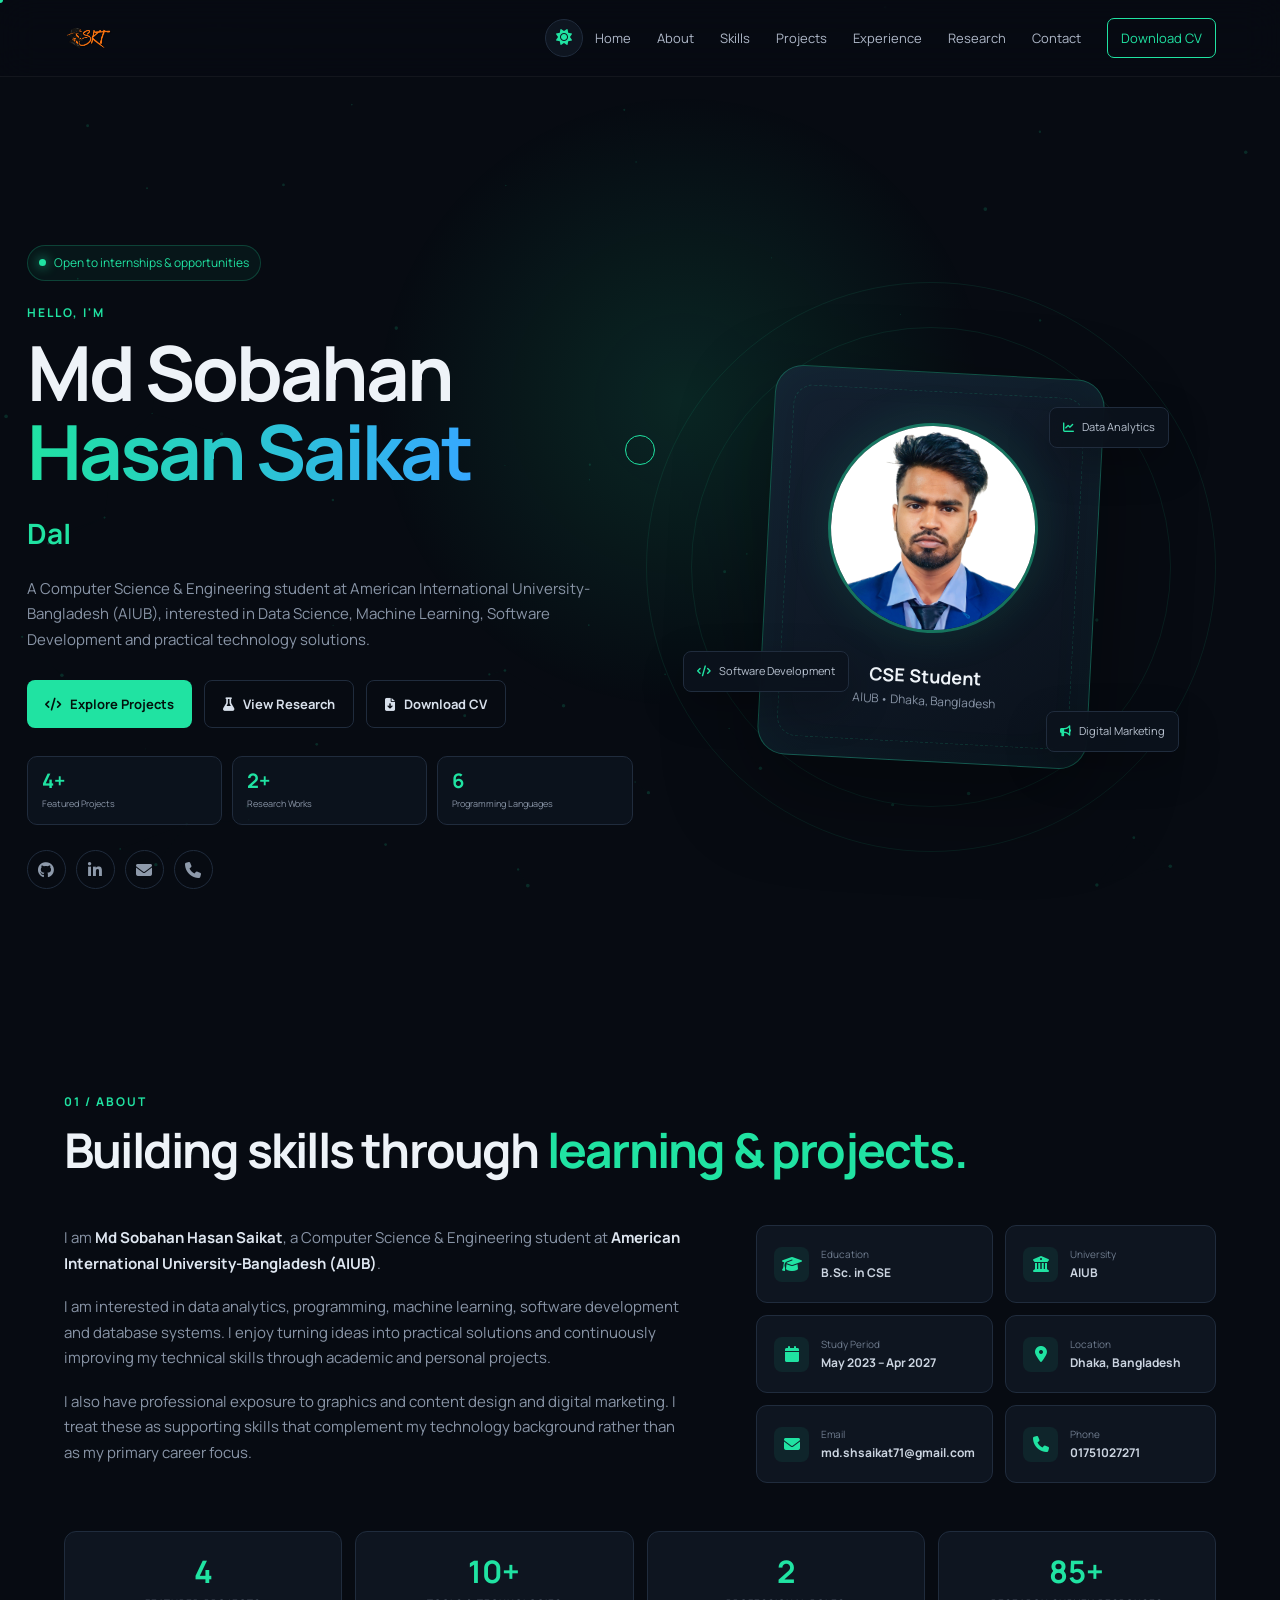
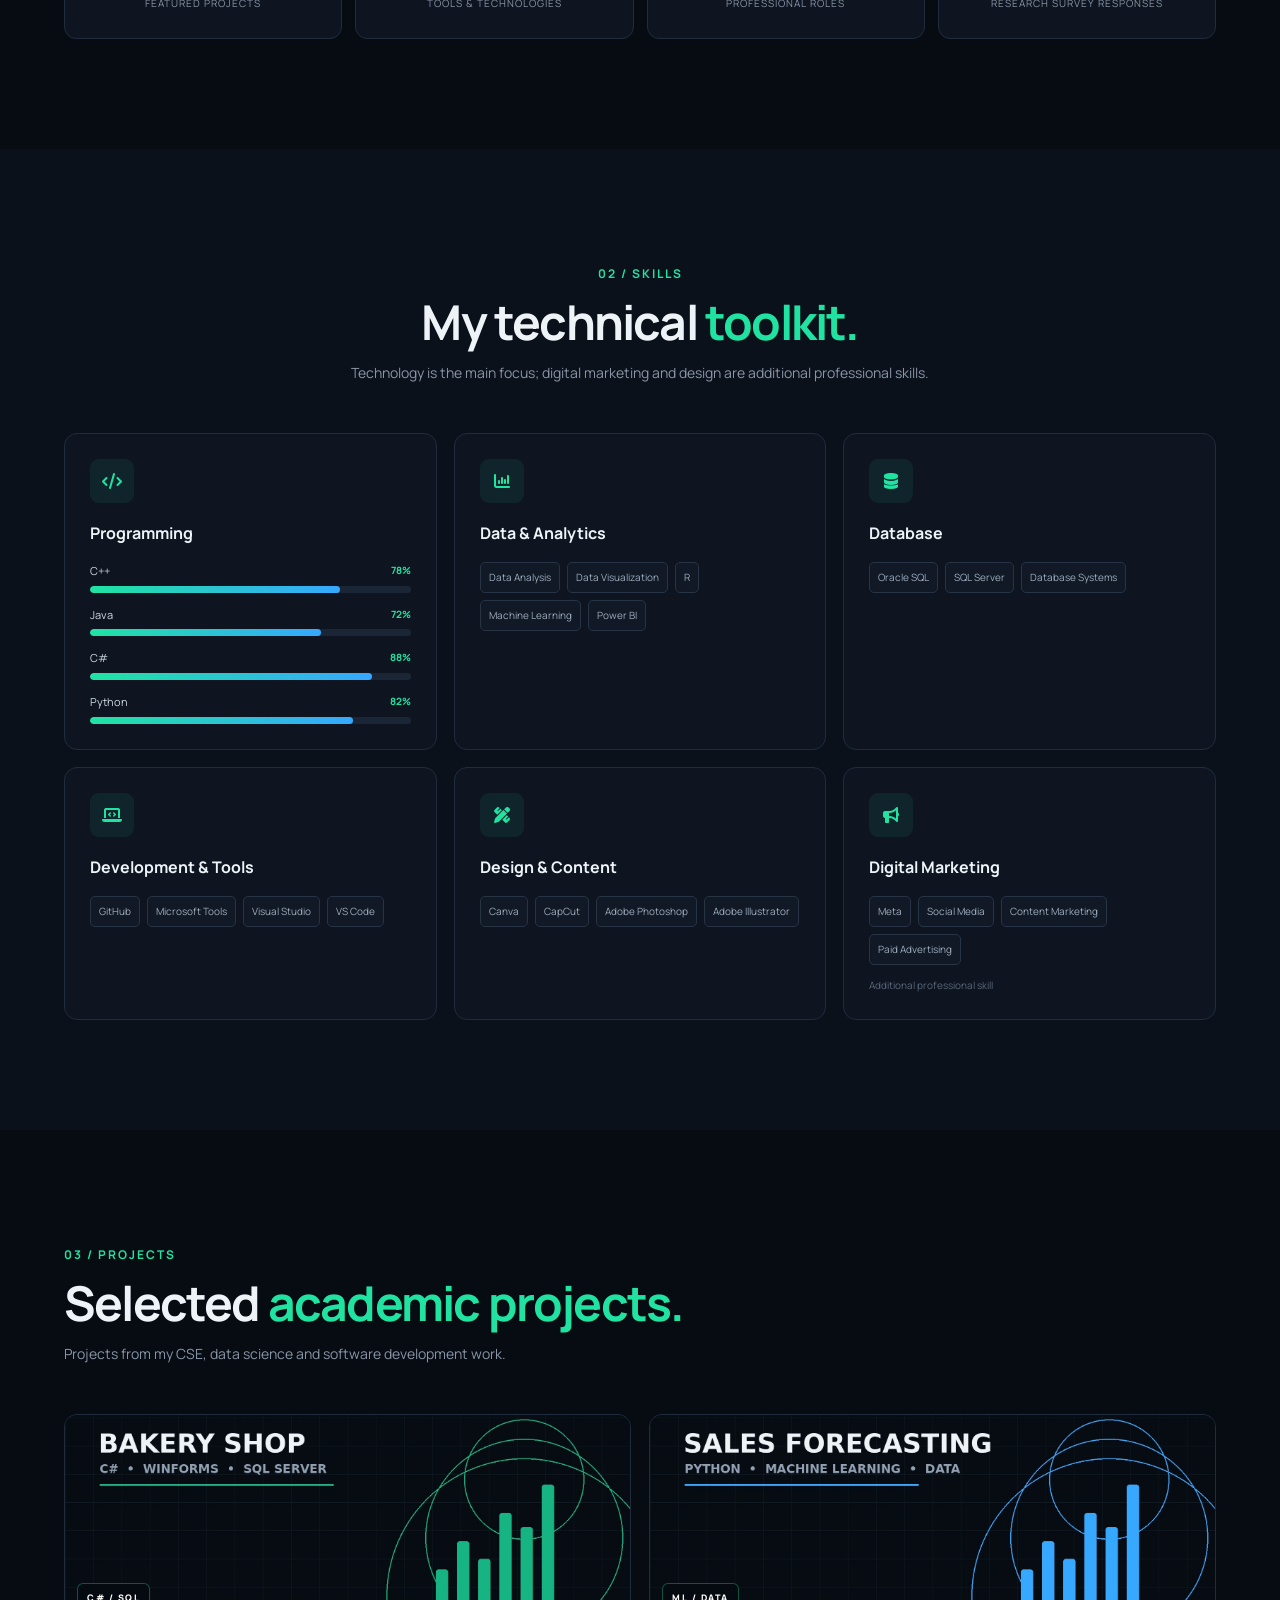
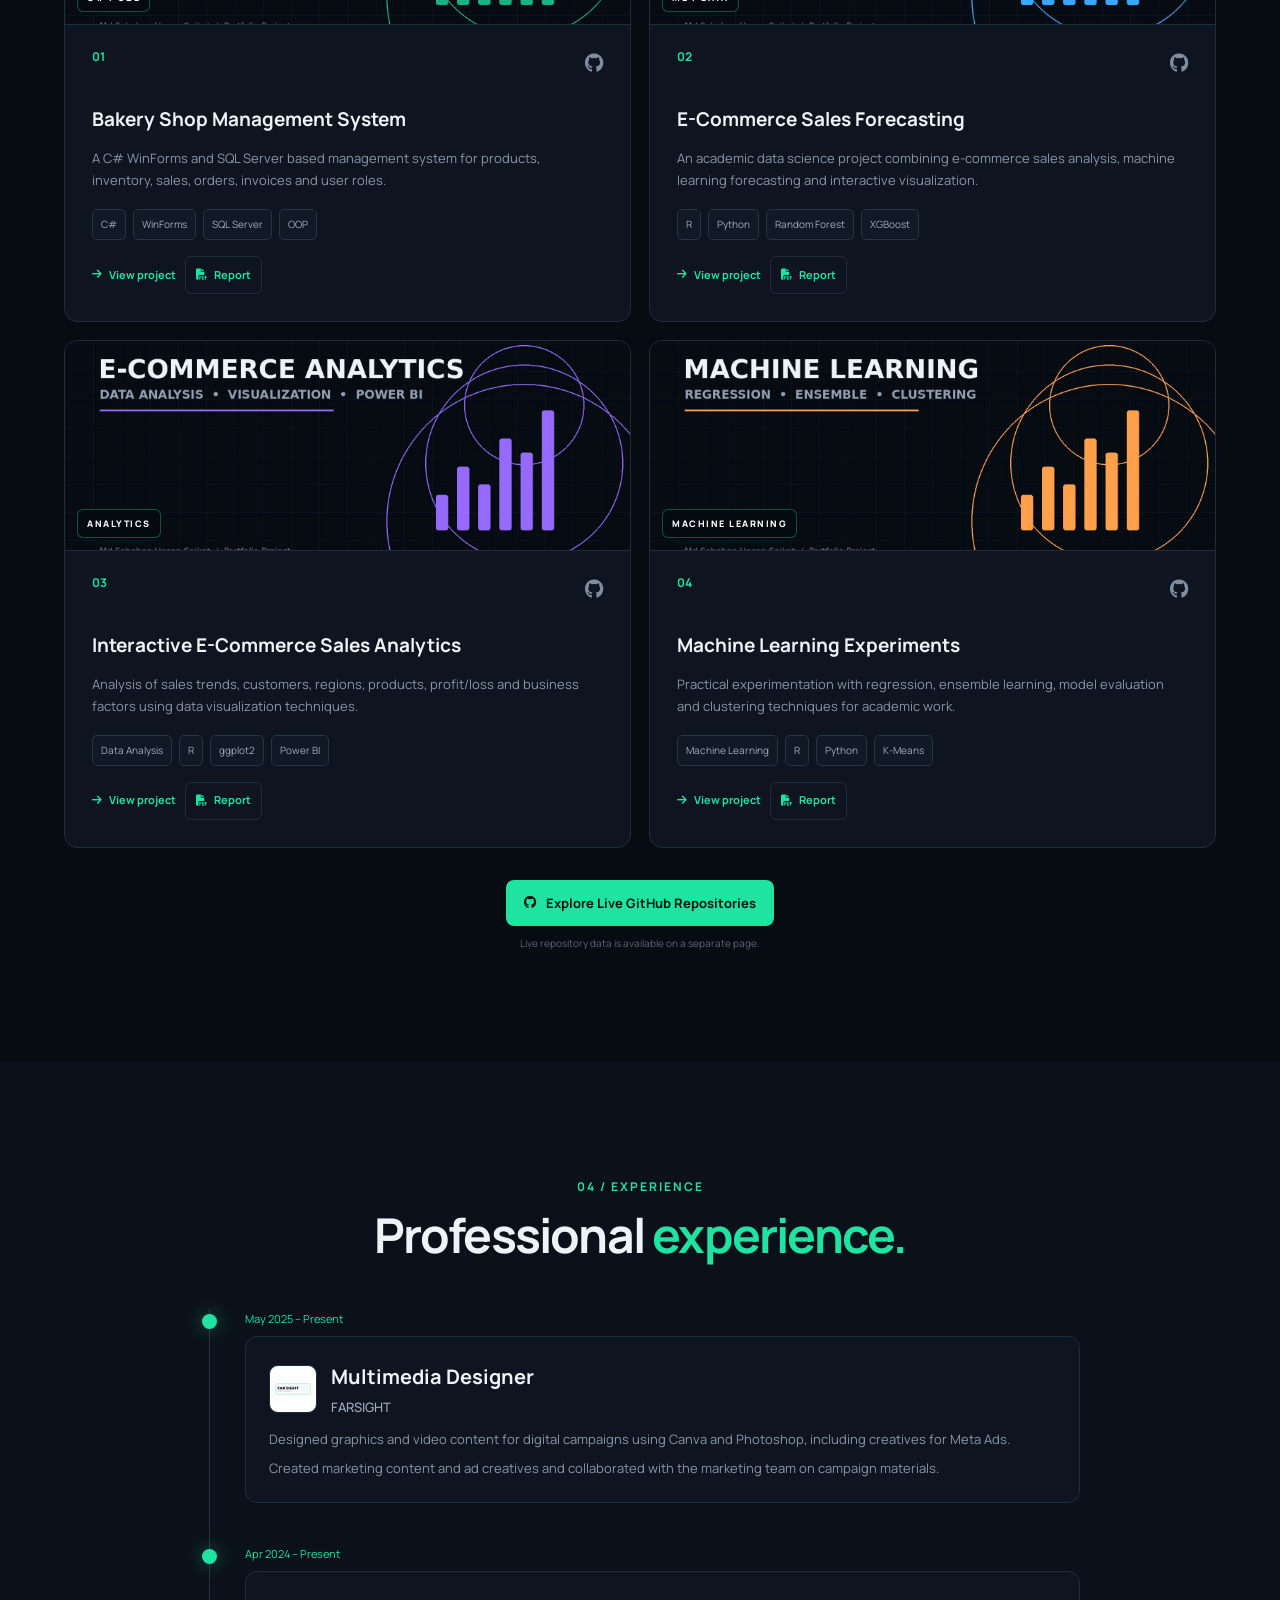
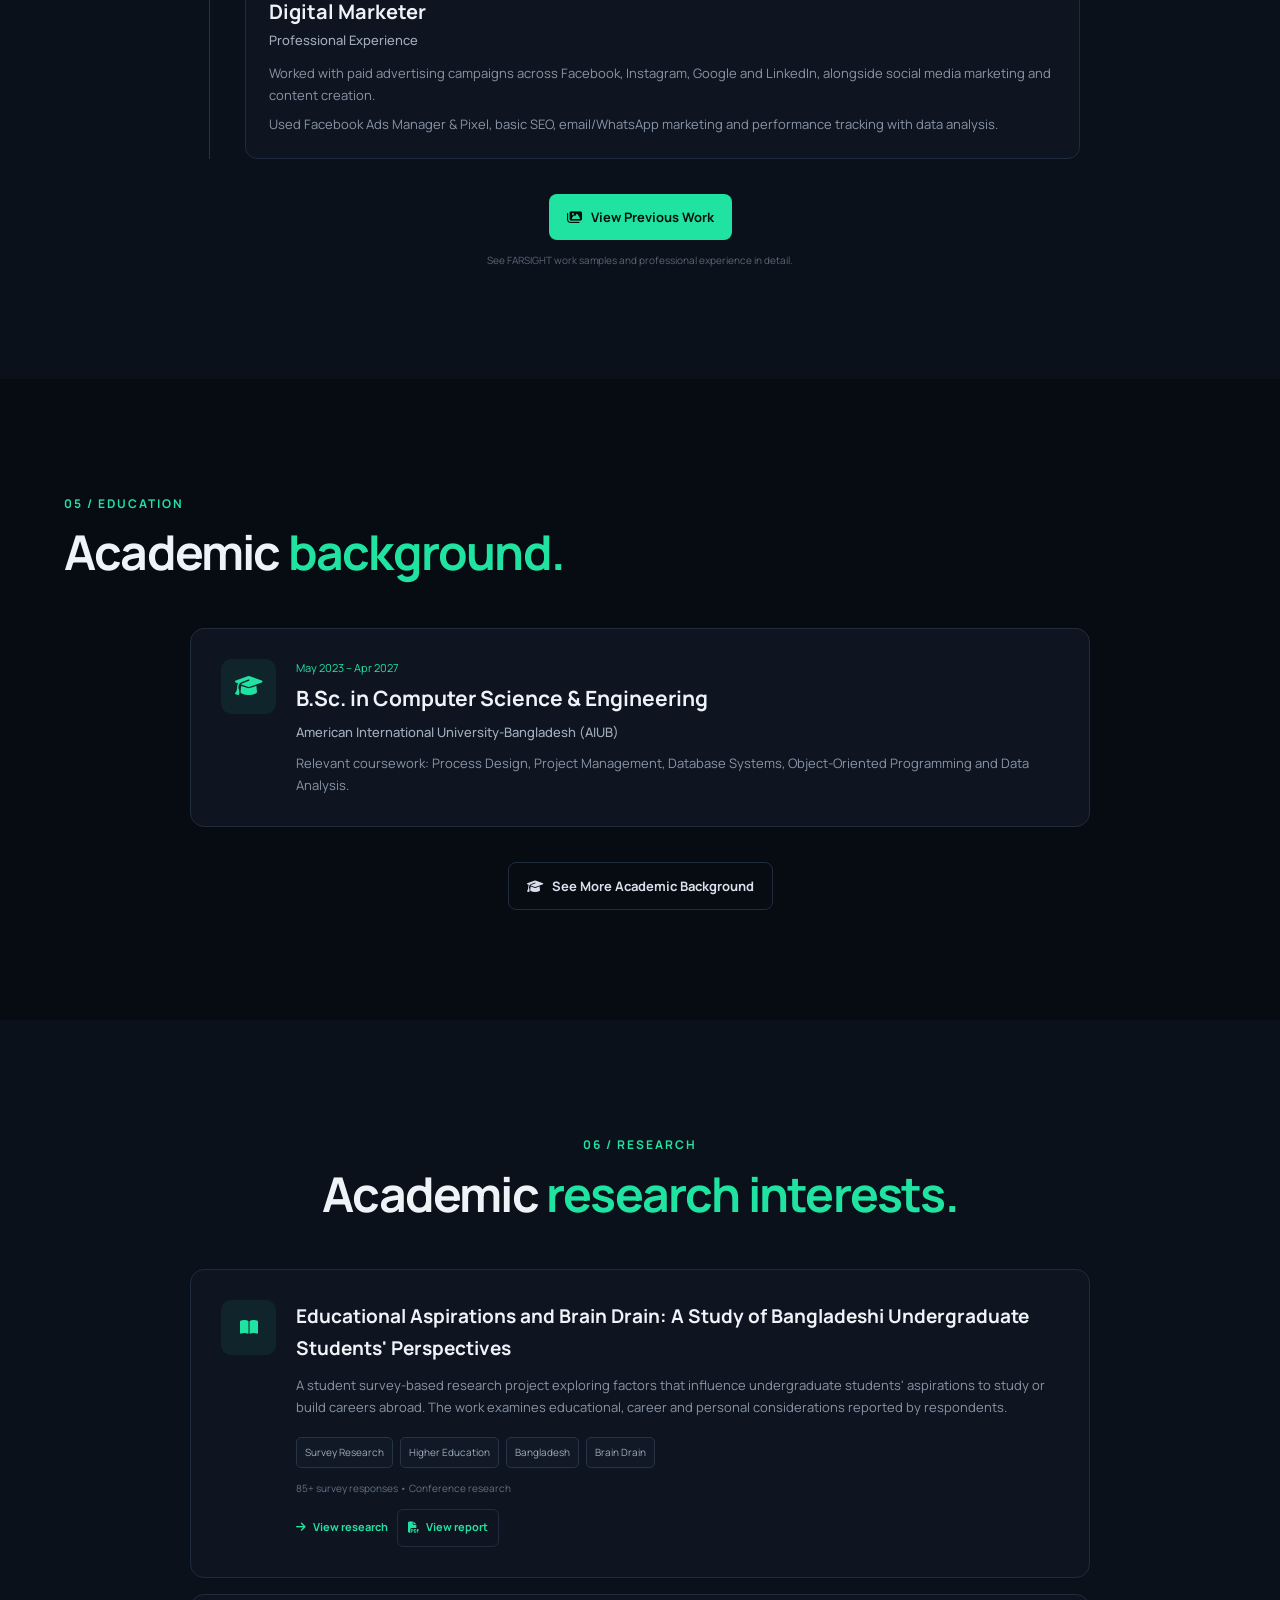
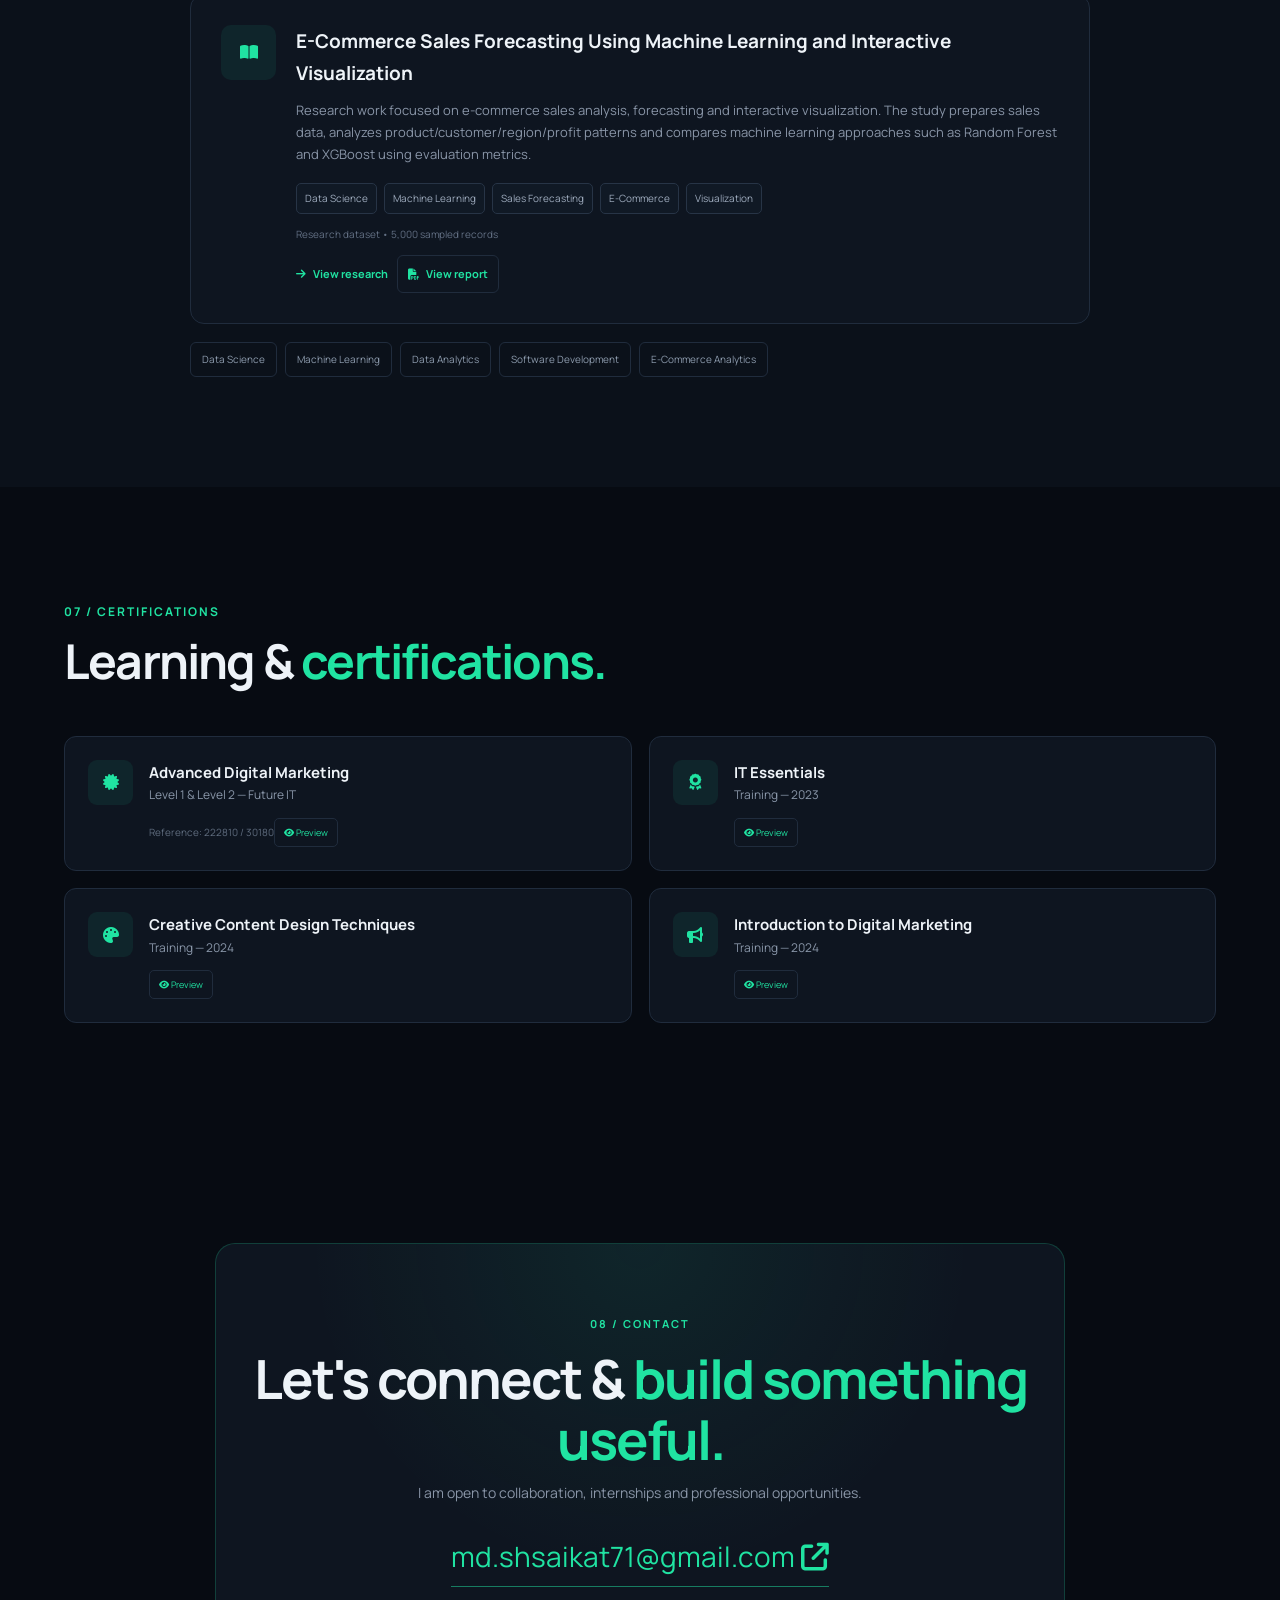
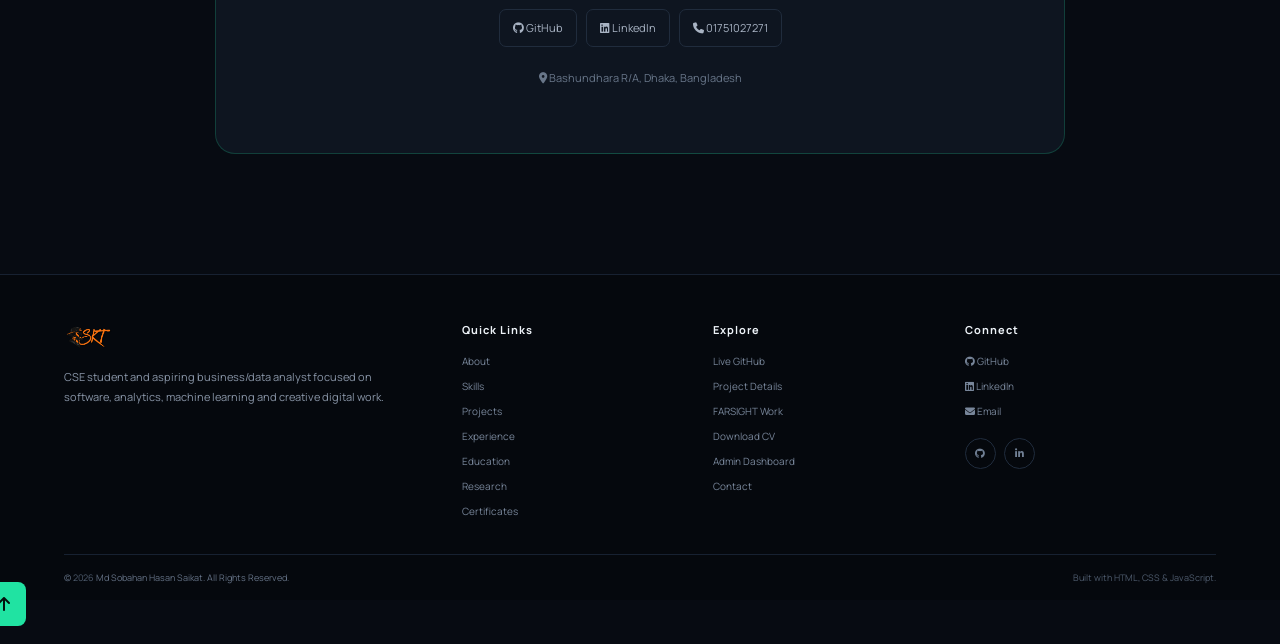
==== index.html @ 8b810a0f "Fresh Start" ====
<!DOCTYPE html>
<html lang="en">
<head>
  <meta charset="UTF-8">
  <meta name="viewport" content="width=device-width, initial-scale=1.0">
  <meta name="description" content="Md Sobahan Hasan Saikat — CSE student at AIUB, Data Science and Software Development enthusiast.">
  <meta name="author" content="Md Sobahan Hasan Saikat">
  <title>Md Sobahan Hasan Saikat | CSE Student & Developer</title>
  <link rel="icon" type="image/png" href="images/Favicon.PNG">
  <link rel="apple-touch-icon" href="images/Favicon.PNG">

  <link rel="preconnect" href="https://fonts.googleapis.com">
  <link rel="preconnect" href="https://fonts.gstatic.com" crossorigin>
  <link href="https://fonts.googleapis.com/css2?family=Manrope:wght@400;500;600;700;800&display=swap" rel="stylesheet">
  <link rel="stylesheet" href="https://cdnjs.cloudflare.com/ajax/libs/font-awesome/6.5.2/css/all.min.css">
  <link rel="stylesheet" href="style.css">
</head>

<body>
  <canvas id="particles" aria-hidden="true"></canvas>
  <div class="cursor-dot" aria-hidden="true"></div><div class="cursor-ring" aria-hidden="true"></div>
  <div id="preloader"><span></span></div>

  <header class="header">
    <nav class="nav container">
      <a class="brand brand-logo" href="#home" aria-label="Saikat home"><img src="images/Logo.png" alt="Saikat logo"></a>

      <button class="theme-toggle" id="themeToggle" aria-label="Toggle dark and light mode"><i class="fa-solid fa-sun"></i></button>
      <button class="menu-toggle" aria-label="Open menu">
        <i class="fa-solid fa-bars"></i>
      </button>

      <div class="nav-menu">
        <a href="#home">Home</a>
        <a href="#about">About</a>
        <a href="#skills">Skills</a>
        <a href="#projects">Projects</a>
        <a href="#experience">Experience</a>
        <a href="#research">Research</a>
        <a href="#contact">Contact</a>
        <a class="nav-cv" href="documents/CV.pdf" download>Download CV</a>
      </div>
    </nav>
  </header>

  <main>
    <!-- HERO -->
    <section id="home" class="hero">
      <div class="hero-grid container">
        <div class="hero-copy reveal">
          <div class="availability"><span></span> Open to internships & opportunities</div>
          <p class="eyebrow">HELLO, I'M</p>
          <h1>Md Sobahan<br><span>Hasan Saikat</span></h1>
          <h2><span id="typing"></span><b class="cursor">|</b></h2>
          <p class="hero-text">
            A Computer Science & Engineering student at American International University-Bangladesh (AIUB),
            interested in Data Science, Machine Learning, Software Development and practical technology solutions.
          </p>

          <div class="hero-actions">
            <a class="btn btn-primary" href="#projects"><i class="fa-solid fa-code"></i> Explore Projects</a>
            <a class="btn btn-ghost" href="#research"><i class="fa-solid fa-flask"></i> View Research</a>
            <a class="btn btn-ghost" href="documents/CV.pdf" download><i class="fa-solid fa-file-arrow-down"></i> Download CV</a>
          </div>

          <div class="hero-metrics" aria-label="Portfolio highlights">
            <div><strong>4+</strong><span>Featured Projects</span></div>
            <div><strong>2+</strong><span>Research Works</span></div>
            <div><strong>6</strong><span>Programming Languages</span></div>
          </div>

          <div class="socials">
            <a href="https://github.com/saikat-71" target="_blank" rel="noopener" aria-label="GitHub"><i class="fa-brands fa-github"></i></a>
            <a href="https://www.linkedin.com/in/sobahansaikat/" target="_blank" rel="noopener" aria-label="LinkedIn"><i class="fa-brands fa-linkedin-in"></i></a>
            <a href="mailto:md.shsaikat71@gmail.com" aria-label="Email"><i class="fa-solid fa-envelope"></i></a>
            <a href="tel:+8801751027271" aria-label="Phone"><i class="fa-solid fa-phone"></i></a>
          </div>
        </div>

        <div class="hero-visual reveal">
          <div class="orbit orbit-1"></div>
          <div class="orbit orbit-2"></div>
          <div class="profile">
            <img class="profile-photo" src="images/profile.jpg" alt="Md Sobahan Hasan Saikat profile photo">
            <div class="profile-caption">
              <strong>CSE Student</strong>
              <span>AIUB • Dhaka, Bangladesh</span>
            </div>
          </div>
          <div class="float-card fc-one"><i class="fa-solid fa-chart-line"></i><span>Data Analytics</span></div>
          <div class="float-card fc-two"><i class="fa-solid fa-code"></i><span>Software Development</span></div>
          <div class="float-card fc-three"><i class="fa-solid fa-bullhorn"></i><span>Digital Marketing</span></div>
        </div>
      </div>

      <a class="scroll-cue" href="#about"><span>Scroll to explore</span><i class="fa-solid fa-arrow-down"></i></a>
    </section>

    <!-- ABOUT -->
    <section id="about" class="section">
      <div class="container">
        <div class="section-head reveal">
          <span>01 / ABOUT</span>
          <h2>Building skills through <em>learning & projects.</em></h2>
        </div>

        <div class="about-grid">
          <div class="about-copy reveal">
            <p>
              I am <strong>Md Sobahan Hasan Saikat</strong>, a Computer Science & Engineering student at
              <strong>American International University-Bangladesh (AIUB)</strong>.
            </p>
            <p>
              I am interested in data analytics, programming, machine learning, software development and
              database systems. I enjoy turning ideas into practical solutions and continuously improving
              my technical skills through academic and personal projects.
            </p>
            <p>
              I also have professional exposure to graphics and content design and digital marketing.
              I treat these as supporting skills that complement my technology background rather than as my
              primary career focus.
            </p>
          </div>

          <div class="fact-grid reveal">
            <div class="fact"><i class="fa-solid fa-graduation-cap"></i><div><small>Education</small><strong>B.Sc. in CSE</strong></div></div>
            <div class="fact"><i class="fa-solid fa-building-columns"></i><div><small>University</small><strong>AIUB</strong></div></div>
            <div class="fact"><i class="fa-solid fa-calendar"></i><div><small>Study Period</small><strong>May 2023 – Apr 2027</strong></div></div>
            <div class="fact"><i class="fa-solid fa-location-dot"></i><div><small>Location</small><strong>Dhaka, Bangladesh</strong></div></div>
            <div class="fact"><i class="fa-solid fa-envelope"></i><div><small>Email</small><strong>md.shsaikat71@gmail.com</strong></div></div>
            <div class="fact"><i class="fa-solid fa-phone"></i><div><small>Phone</small><strong>01751027271</strong></div></div>
          </div>
        </div>

        <div class="stats-grid reveal" aria-label="Portfolio statistics">
          <div class="stat"><strong data-count="4">0</strong><span>Featured Projects</span></div>
          <div class="stat"><strong data-count="10" data-suffix="+">0</strong><span>Tools & Technologies</span></div>
          <div class="stat"><strong data-count="2">0</strong><span>Professional Roles</span></div>
          <div class="stat"><strong data-count="85" data-suffix="+">0</strong><span>Research Survey Responses</span></div>
        </div>
      </div>
    </section>

    <!-- SKILLS -->
    <section id="skills" class="section section-dark">
      <div class="container">
        <div class="section-head center reveal">
          <span>02 / SKILLS</span>
          <h2>My technical <em>toolkit.</em></h2>
          <p>Technology is the main focus; digital marketing and design are additional professional skills.</p>
        </div>

        <div class="skill-groups">
          <article class="skill-card reveal">
            <div class="skill-icon"><i class="fa-solid fa-code"></i></div>
            <h3>Programming</h3>
            <div class="tags"><span>C++</span><span>Java</span><span>C#</span><span>Python</span></div>
          </article>

          <article class="skill-card reveal">
            <div class="skill-icon"><i class="fa-solid fa-chart-column"></i></div>
            <h3>Data & Analytics</h3>
            <div class="tags"><span>Data Analysis</span><span>Data Visualization</span><span>R</span><span>Machine Learning</span></div>
          </article>

          <article class="skill-card reveal">
            <div class="skill-icon"><i class="fa-solid fa-database"></i></div>
            <h3>Database</h3>
            <div class="tags"><span>Oracle SQL</span><span>SQL Server</span><span>Database Systems</span></div>
          </article>

          <article class="skill-card reveal">
            <div class="skill-icon"><i class="fa-solid fa-laptop-code"></i></div>
            <h3>Development & Tools</h3>
            <div class="tags"><span>GitHub</span><span>Microsoft Tools</span><span>Visual Studio</span><span>VS Code</span></div>
          </article>

          <article class="skill-card reveal">
            <div class="skill-icon"><i class="fa-solid fa-pen-ruler"></i></div>
            <h3>Design & Content</h3>
            <div class="tags"><span>Canva</span><span>CapCut</span><span>Adobe Photoshop</span><span>Adobe Illustrator</span></div>
          </article>

          <article class="skill-card reveal">
            <div class="skill-icon"><i class="fa-solid fa-bullhorn"></i></div>
            <h3>Digital Marketing</h3>
            <div class="tags"><span>Meta</span><span>Social Media</span><span>Content Marketing</span><span>Paid Advertising</span></div>
            <p class="skill-note">Additional professional skill</p>
          </article>
        </div>
      </div>
    </section>

    <!-- PROJECTS -->
    <section id="projects" class="section">
      <div class="container">
        <div class="section-head reveal">
          <span>03 / PROJECTS</span>
          <h2>Selected <em>academic projects.</em></h2>
          <p>Projects from my CSE, data science and software development work.</p>
        </div>

        <div class="project-grid">
          <article class="project reveal">
            <div class="project-cover"><img src="images/project-bakery.jpg" alt="Bakery Shop Management System project cover"><div class="cover-label">C# / SQL</div></div>
            <div class="project-top"><span class="project-number">01</span><a href="https://github.com/saikat-71" target="_blank" rel="noopener"><i class="fa-brands fa-github"></i></a></div>
            <h3>Bakery Shop Management System</h3>
            <p>A C# WinForms and SQL Server based management system for products, inventory, sales, orders, invoices and user roles.</p>
            <div class="tags"><span>C#</span><span>WinForms</span><span>SQL Server</span><span>OOP</span></div><div class="project-actions"><a class="project-details" href="project.html?id=bakery">View project details <i class="fa-solid fa-arrow-right"></i></a><a class="report-link" href="documents/bakery-shop-management-report.pdf" target="_blank"><i class="fa-solid fa-file-pdf"></i> View report PDF</a></div>
          </article>

          <article class="project reveal">
            <div class="project-cover"><img src="images/project-forecasting.jpg" alt="E-Commerce Sales Forecasting project cover"><div class="cover-label">ML / DATA</div></div>
            <div class="project-top"><span class="project-number">02</span><a href="https://github.com/saikat-71" target="_blank" rel="noopener"><i class="fa-brands fa-github"></i></a></div>
            <h3>E-Commerce Sales Forecasting</h3>
            <p>An academic data science project combining e-commerce sales analysis, machine learning forecasting and interactive visualization.</p>
            <div class="tags"><span>R</span><span>Python</span><span>Random Forest</span><span>XGBoost</span></div><div class="project-actions"><a class="project-details" href="project.html?id=forecasting">View project details <i class="fa-solid fa-arrow-right"></i></a><a class="report-link" href="documents/ecommerce-sales-forecasting-report.pdf" target="_blank"><i class="fa-solid fa-file-pdf"></i> View report PDF</a></div>
          </article>

          <article class="project reveal">
            <div class="project-cover"><img src="images/project-analytics.jpg" alt="Interactive E-Commerce Sales Analytics project cover"><div class="cover-label">ANALYTICS</div></div>
            <div class="project-top"><span class="project-number">03</span><a href="https://github.com/saikat-71" target="_blank" rel="noopener"><i class="fa-brands fa-github"></i></a></div>
            <h3>Interactive E-Commerce Sales Analytics</h3>
            <p>Analysis of sales trends, customers, regions, products, profit/loss and business factors using data visualization techniques.</p>
            <div class="tags"><span>Data Analysis</span><span>R</span><span>ggplot2</span><span>Power BI</span></div><div class="project-actions"><a class="project-details" href="project.html?id=analytics">View project details <i class="fa-solid fa-arrow-right"></i></a><a class="report-link" href="documents/ecommerce-sales-analytics-report.pdf" target="_blank"><i class="fa-solid fa-file-pdf"></i> View report PDF</a></div>
          </article>

          <article class="project reveal">
            <div class="project-cover"><img src="images/project-ml.jpg" alt="Machine Learning Experiments project cover"><div class="cover-label">MACHINE LEARNING</div></div>
            <div class="project-top"><span class="project-number">04</span><a href="https://github.com/saikat-71" target="_blank" rel="noopener"><i class="fa-brands fa-github"></i></a></div>
            <h3>Machine Learning Experiments</h3>
            <p>Practical experimentation with regression, ensemble learning, model evaluation and clustering techniques for academic work.</p>
            <div class="tags"><span>Machine Learning</span><span>R</span><span>Python</span><span>K-Means</span></div><div class="project-actions"><a class="project-details" href="project.html?id=ml">View project details <i class="fa-solid fa-arrow-right"></i></a><a class="report-link" href="documents/machine-learning-experiments-report.pdf" target="_blank"><i class="fa-solid fa-file-pdf"></i> View report PDF</a></div>
          </article>
        </div>

        <div class="center reveal github-cta">
          <a class="btn btn-primary" href="github.html"><i class="fa-brands fa-github"></i> Explore Live GitHub Repositories</a>
          <p class="skill-note">Live repository data is available on a separate page.</p>
        </div>
      </div>
    </section>

    <!-- EXPERIENCE -->
    <section id="experience" class="section section-dark">
      <div class="container">
        <div class="section-head center reveal">
          <span>04 / EXPERIENCE</span>
          <h2>Professional <em>experience.</em></h2>
        </div>

        <div class="timeline">
          <article class="timeline-item reveal">
            <div class="timeline-marker"></div>
            <div class="timeline-date">May 2025 – Present</div>
            <div class="timeline-card">
              <div class="company-heading"><img src="images/farsight-logo.png" alt="FARSIGHT company logo"><div><h3>Multimedia Designer</h3><h4>FARSIGHT</h4></div></div>
              <p>Designed graphics and video content for digital campaigns using Canva and Photoshop, including creatives for Meta Ads.</p>
              <p>Created marketing content and ad creatives and collaborated with the marketing team on campaign materials.</p>
            </div>
          </article>

          <article class="timeline-item reveal">
            <div class="timeline-marker"></div>
            <div class="timeline-date">Apr 2024 – Present</div>
            <div class="timeline-card">
              <h3>Digital Marketer</h3>
              <h4>Professional Experience</h4>
              <p>Worked with paid advertising campaigns across Facebook, Instagram, Google and LinkedIn, alongside social media marketing and content creation.</p>
              <p>Used Facebook Ads Manager & Pixel, basic SEO, email/WhatsApp marketing and performance tracking with data analysis.</p>
            </div>
          </article>
        </div>
        <div class="center reveal">
          <a class="btn btn-primary" href="experience.html"><i class="fa-solid fa-images"></i> View Previous Work</a>
          <p class="skill-note">See FARSIGHT work samples and professional experience in detail.</p>
        </div>
      </div>
    </section>

    <!-- EDUCATION -->
    <section class="section">
      <div class="container">
        <div class="section-head reveal">
          <span>05 / EDUCATION</span>
          <h2>Academic <em>background.</em></h2>
        </div>

        <div class="education reveal">
          <div class="edu-icon"><i class="fa-solid fa-graduation-cap"></i></div>
          <div>
            <div class="edu-date">May 2023 – Apr 2027</div>
            <h3>B.Sc. in Computer Science & Engineering</h3>
            <h4>American International University-Bangladesh (AIUB)</h4>
            <p>Relevant coursework: Process Design, Project Management, Database Systems, Object-Oriented Programming and Data Analysis.</p>
          </div>
        </div>
        <div class="center reveal">
          <a class="btn btn-ghost" href="education.html"><i class="fa-solid fa-graduation-cap"></i> See More Academic Background</a>
        </div>
      </div>
    </section>

    <!-- RESEARCH -->
    <section id="research" class="section section-dark">
      <div class="container">
        <div class="section-head center reveal">
          <span>06 / RESEARCH</span>
          <h2>Academic <em>research interests.</em></h2>
        </div>

        <div class="research-list">
          <article class="research-card reveal">
            <div class="research-icon"><i class="fa-solid fa-book-open"></i></div>
            <div><h3>Educational Aspirations and Brain Drain: A Study of Bangladeshi Undergraduate Students' Perspectives</h3><p>Research on the factors influencing Bangladeshi undergraduate students' aspirations to study or build careers abroad, based on a student survey.</p><div class="tags"><span>Survey Research</span><span>Higher Education</span><span>Bangladesh</span><span>Brain Drain</span></div><span class="paper-meta">85+ survey responses • Conference research</span><div class="research-actions"><a class="project-details" href="research.html?id=brain-drain">View research details <i class="fa-solid fa-arrow-right"></i></a><a class="report-link" href="documents/brain-drain-research-report.pdf" target="_blank"><i class="fa-solid fa-file-pdf"></i> View report PDF</a></div></div>
          </article>
          <article class="research-card reveal">
            <div class="research-icon"><i class="fa-solid fa-magnifying-glass-chart"></i></div>
            <div><h3>E-Commerce Sales Forecasting Using Machine Learning and Interactive Visualization</h3><p>Academic research work focused on e-commerce sales analysis, machine learning based sales forecasting and interactive visualization for business decision support.</p><div class="tags"><span>Data Science</span><span>Machine Learning</span><span>Sales Forecasting</span><span>E-Commerce</span><span>Visualization</span></div><div class="research-actions"><a class="project-details" href="research.html?id=forecasting">View research details <i class="fa-solid fa-arrow-right"></i></a><a class="report-link" href="documents/ecommerce-sales-forecasting-research-report.pdf" target="_blank"><i class="fa-solid fa-file-pdf"></i> View report PDF</a></div></div>
          </article>
        </div>

        <div class="research-interests reveal">
          <span>Data Science</span><span>Machine Learning</span><span>Data Analytics</span><span>Software Development</span><span>E-Commerce Analytics</span>
        </div>
      </div>
    </section>

    <!-- CERTIFICATIONS -->
    <section class="section">
      <div class="container">
        <div class="section-head reveal">
          <span>07 / CERTIFICATIONS</span>
          <h2>Learning & <em>certifications.</em></h2>
        </div>

        <div class="cert-grid">
          <article class="certificate reveal"><i class="fa-solid fa-certificate"></i><div><h3>Advanced Digital Marketing</h3><p>Level 1 & Level 2 — Future IT</p><small>References: 222810 / 30180</small><button class="preview-btn" data-title="Advanced Digital Marketing" data-provider="Future IT" data-file="documents/advanced-digital-marketing-advance-digital-marketing-l1-l2-certificate.pdf">Preview</button></div></article>
          <article class="certificate reveal"><i class="fa-solid fa-award"></i><div><h3>IT Essentials</h3><p>Training — 2023</p><button class="preview-btn" data-title="IT Essentials" data-provider="Training — 2023">Preview</button></div></article>
          <article class="certificate reveal"><i class="fa-solid fa-palette"></i><div><h3>Creative Content Design Techniques</h3><p>Training — 2024</p><button class="preview-btn" data-title="Creative Content Design Techniques" data-provider="Training — 2024">Preview</button></div></article>
          <article class="certificate reveal"><i class="fa-solid fa-bullhorn"></i><div><h3>Introduction to Digital Marketing</h3><p>Training — 2024</p><button class="preview-btn" data-title="Introduction to Digital Marketing" data-provider="Training — 2024">Preview</button></div></article>
        </div>
      </div>
    </section>

    <!-- CONTACT -->
    <section id="contact" class="contact section">
      <div class="container">
        <div class="contact-box reveal">
          <span>08 / CONTACT</span>
          <h2>Let's connect & <em>build something useful.</em></h2>
          <p>I am open to collaboration, internships and professional opportunities.</p>
          <a class="email" href="mailto:md.shsaikat71@gmail.com">md.shsaikat71@gmail.com <i class="fa-solid fa-arrow-up-right-from-square"></i></a>

          <div class="contact-links">
            <a href="https://github.com/saikat-71" target="_blank" rel="noopener"><i class="fa-brands fa-github"></i> GitHub</a>
            <a href="https://www.linkedin.com/in/sobahansaikat/" target="_blank" rel="noopener"><i class="fa-brands fa-linkedin"></i> LinkedIn</a>
            <a href="tel:+8801751027271"><i class="fa-solid fa-phone"></i> 01751027271</a>
          </div>

          <div class="location"><i class="fa-solid fa-location-dot"></i> Bashundhara R/A, Dhaka, Bangladesh</div>
        </div>
      </div>
    </section>
  </main>

  <div id="certificateModal" class="modal" aria-hidden="true"><div class="modal-backdrop"></div><div class="certificate-preview"><button class="modal-close" aria-label="Close">&times;</button><div class="certificate-sheet"><span class="cert-ribbon">CERTIFICATE</span><div class="cert-seal"><i class="fa-solid fa-award"></i></div><p class="cert-small">CERTIFICATE OF COMPLETION</p><h2 id="modalCertTitle">Certificate</h2><p id="modalCertProvider">Training</p><div class="cert-line"></div><small>Preview generated from portfolio information. The original certificate file remains available in the admin-managed documents.</small></div></div></div>

  <footer>
    <div class="container footer-grid">
      <div class="footer-about">
        <a class="brand brand-logo footer-logo" href="#home" aria-label="Saikat home"><img src="images/Logo.png" alt="Saikat logo"></a>
        <p>CSE student and aspiring business/data analyst focused on software, analytics, machine learning and creative digital work.</p>
      </div>
      <div class="footer-column"><h4>Quick Links</h4><a href="#about">About</a><a href="#skills">Skills</a><a href="#projects">Projects</a><a href="#experience">Experience</a><a href="education.html">Education</a><a href="#research">Research</a><a href="#certificates">Certificates</a></div>
      <div class="footer-column"><h4>Explore</h4><a href="github.html">Live GitHub</a><a href="project.html?id=bakery">Project Details</a><a href="experience.html">FARSIGHT Work</a><a href="documents/CV.pdf" target="_blank">Download CV</a><a href="admin.html">Admin Dashboard</a><a href="#contact">Contact</a></div>
      <div class="footer-column"><h4>Connect</h4><a href="https://github.com/saikat-71" target="_blank" rel="noopener"><i class="fa-brands fa-github"></i> GitHub</a><a href="https://www.linkedin.com/in/sobahansaikat/" target="_blank" rel="noopener"><i class="fa-brands fa-linkedin"></i> LinkedIn</a><a href="mailto:md.shsaikat71@gmail.com"><i class="fa-solid fa-envelope"></i> Email</a><div class="footer-social"><a href="https://github.com/saikat-71" target="_blank" rel="noopener" aria-label="GitHub"><i class="fa-brands fa-github"></i></a><a href="https://www.linkedin.com/in/sobahansaikat/" target="_blank" rel="noopener" aria-label="LinkedIn"><i class="fa-brands fa-linkedin-in"></i></a></div></div>
    </div>
    <div class="container footer-bottom"><p>© <span id="year"></span> Md Sobahan Hasan Saikat. All Rights Reserved.</p><span>Built with HTML, CSS & JavaScript.</span></div>
  </footer>

  <button id="topBtn" aria-label="Back to top"><i class="fa-solid fa-arrow-up"></i></button>
  <script src="script.js"></script>
<script src="data/portfolio-loader.js"></script>
</body>
</html>
---- style.css ----
*{margin:0;padding:0;box-sizing:border-box}
:root{--bg:#070b12;--panel:#0e1520;--panel2:#111a27;--text:#eef3f8;--muted:#8995a7;--line:#202c3d;--accent:#20e3a2;--accent2:#36a8ff;--max:1160px}
html{scroll-behavior:smooth}
body{font-family:Inter,Arial,sans-serif;background:var(--bg);color:var(--text);line-height:1.7;overflow-x:hidden}
a{text-decoration:none;color:inherit}button{font:inherit}.container{width:min(var(--max),90%);margin:auto}
.header{position:fixed;top:0;left:0;width:100%;z-index:1000;background:rgba(7,11,18,.72);backdrop-filter:blur(18px);border-bottom:1px solid rgba(255,255,255,.05)}
.nav{height:76px;display:flex;align-items:center;justify-content:space-between}
.brand{font-weight:800;font-size:22px;letter-spacing:-1px}.brand span{color:var(--accent)}
.nav-menu{display:flex;align-items:center;gap:26px}.nav-menu>a{font-size:13px;color:#aeb8c8;transition:.25s}.nav-menu>a:hover{color:var(--accent)}
.nav-cv{padding:8px 13px;border:1px solid var(--accent);border-radius:7px;color:var(--accent)!important}.nav-cv:hover{background:var(--accent);color:#04100b!important}
.menu-toggle{display:none;border:0;background:transparent;color:white;font-size:22px}
.hero{min-height:100vh;display:flex;align-items:center;position:relative;padding-top:80px;overflow:hidden}
.hero:before{content:"";position:absolute;width:650px;height:650px;left:28%;top:0;background:radial-gradient(circle,rgba(32,227,162,.13),transparent 67%);pointer-events:none}
.hero-grid{display:grid;grid-template-columns:1.1fr .9fr;gap:50px;align-items:center}
.availability{display:inline-flex;align-items:center;gap:8px;color:var(--accent);font-size:12px;border:1px solid rgba(32,227,162,.22);padding:7px 11px;border-radius:99px;background:rgba(32,227,162,.05);margin-bottom:22px}.availability span{width:7px;height:7px;border-radius:50%;background:var(--accent);box-shadow:0 0 12px var(--accent)}
.eyebrow,.section-head>span{font-size:12px;color:var(--accent);letter-spacing:2px;font-weight:700}
.hero h1{font-size:clamp(42px,6vw,76px);line-height:1.03;letter-spacing:-3px;margin:10px 0 20px}.hero h1 span{background:linear-gradient(90deg,var(--accent),var(--accent2));-webkit-background-clip:text;color:transparent}
.hero h2{font-size:clamp(20px,3vw,28px);color:#d7deea;margin-bottom:18px}.hero h2 #typing{color:var(--accent)}.cursor{animation:blink .7s infinite;color:var(--accent)}@keyframes blink{50%{opacity:0}}
.hero-text{max-width:650px;color:var(--muted);font-size:15px}
.hero-actions{display:flex;gap:12px;flex-wrap:wrap;margin-top:28px}.btn{display:inline-flex;align-items:center;gap:9px;padding:12px 18px;border-radius:8px;font-size:13px;font-weight:700;transition:.3s}.btn-primary{background:var(--accent);color:#03110c}.btn-primary:hover{transform:translateY(-3px);box-shadow:0 12px 35px rgba(32,227,162,.18)}.btn-ghost{border:1px solid var(--line);color:#d8e0eb}.btn-ghost:hover{border-color:var(--accent);color:var(--accent);transform:translateY(-3px)}
.socials{display:flex;gap:10px;margin-top:25px}.socials a{width:39px;height:39px;border:1px solid var(--line);border-radius:50%;display:grid;place-items:center;color:#8e9aab;transition:.25s}.socials a:hover{border-color:var(--accent);color:var(--accent);transform:translateY(-4px)}
.hero-visual{min-height:500px;display:grid;place-items:center;position:relative}.profile{width:330px;height:390px;border-radius:28px;border:1px solid rgba(32,227,162,.3);background:linear-gradient(145deg,#142131,#0a111b);box-shadow:0 35px 90px rgba(0,0,0,.35),inset 0 0 50px rgba(32,227,162,.04);display:flex;flex-direction:column;justify-content:center;align-items:center;position:relative;transform:rotate(3deg);transition:.5s}.profile:hover{transform:rotate(0) scale(1.025)}
.profile:before{content:"";position:absolute;inset:18px;border:1px dashed rgba(32,227,162,.15);border-radius:20px}.profile-photo{width:210px;height:210px;object-fit:cover;object-position:center top;border-radius:50%;display:block;border:3px solid rgba(32,227,162,.45);box-shadow:0 0 45px rgba(32,227,162,.12);position:relative;z-index:2}
.profile-initials{width:155px;height:155px;border-radius:50%;display:grid;place-items:center;font-size:42px;font-weight:800;background:linear-gradient(135deg,rgba(32,227,162,.18),rgba(54,168,255,.18));border:1px solid rgba(32,227,162,.4);color:var(--accent);box-shadow:0 0 70px rgba(32,227,162,.12)}
.profile-caption{text-align:center;margin-top:28px;display:flex;flex-direction:column}.profile-caption strong{font-size:18px}.profile-caption span{color:var(--muted);font-size:12px}
.orbit{position:absolute;border:1px solid rgba(32,227,162,.09);border-radius:50%;pointer-events:none}.orbit-1{width:480px;height:480px;animation:spin 20s linear infinite}.orbit-2{width:570px;height:570px;animation:spin 30s linear infinite reverse}@keyframes spin{to{transform:rotate(360deg)}}
.float-card{position:absolute;padding:10px 13px;border:1px solid var(--line);background:rgba(12,19,29,.88);backdrop-filter:blur(10px);border-radius:8px;font-size:11px;color:#b9c3d1;display:flex;gap:8px;align-items:center;box-shadow:0 15px 40px rgba(0,0,0,.25)}.float-card i{color:var(--accent)}.fc-one{top:90px;right:10px;animation:float 4s ease-in-out infinite}.fc-two{left:0;bottom:125px;animation:float 4s ease-in-out infinite 1s}.fc-three{right:0;bottom:65px;animation:float 4s ease-in-out infinite 2s}@keyframes float{50%{transform:translateY(-10px)}}
.scroll-cue{position:absolute;bottom:22px;left:50%;transform:translateX(-50%);display:flex;flex-direction:column;align-items:center;gap:5px;color:#687589;font-size:10px}.scroll-cue i{color:var(--accent)}
.section{padding:110px 0}.section-dark{background:#0b111a}.section-head{margin-bottom:48px}.section-head.center{text-align:center;max-width:750px;margin:0 auto 48px}.section-head h2{font-size:clamp(31px,4.5vw,48px);line-height:1.15;letter-spacing:-1.8px;margin-top:8px}.section-head h2 em,.contact-box h2 em{font-style:normal;color:var(--accent)}.section-head p{color:var(--muted);font-size:14px;margin-top:12px}
.about-grid{display:grid;grid-template-columns:1.15fr .85fr;gap:70px}.about-copy p{color:var(--muted);font-size:15px;margin-bottom:18px}.about-copy strong{color:#dfe7f1}
.fact-grid{display:grid;grid-template-columns:1fr 1fr;gap:12px}.fact{background:var(--panel);border:1px solid var(--line);border-radius:11px;padding:17px;display:flex;gap:12px;align-items:center;transition:.3s}.fact:hover{border-color:rgba(32,227,162,.5);transform:translateY(-3px)}.fact i{color:var(--accent);width:35px;height:35px;display:grid;place-items:center;background:rgba(32,227,162,.08);border-radius:8px}.fact small,.fact strong{display:block}.fact small{color:#6f7c8e;font-size:10px}.fact strong{font-size:12px;color:#cbd4e0}
.skill-groups{display:grid;grid-template-columns:repeat(3,1fr);gap:17px}.skill-card{background:var(--panel);border:1px solid var(--line);border-radius:13px;padding:25px;transition:.35s}.skill-card:hover{transform:translateY(-6px);border-color:rgba(32,227,162,.55)}.skill-icon{width:44px;height:44px;display:grid;place-items:center;border-radius:9px;background:rgba(32,227,162,.08);color:var(--accent);margin-bottom:17px}.skill-card h3{font-size:16px;margin-bottom:15px}.tags{display:flex;flex-wrap:wrap;gap:7px}.tags span{font-size:10px;color:#9eabbd;border:1px solid #273446;background:#101925;padding:6px 8px;border-radius:5px}.skill-note{color:#59677a;font-size:10px;margin-top:12px}
.project-grid{display:grid;grid-template-columns:1fr 1fr;gap:18px}.project{background:var(--panel);border:1px solid var(--line);padding:27px;border-radius:13px;transition:.35s}.project:hover{transform:translateY(-7px);border-color:rgba(32,227,162,.55);box-shadow:0 20px 60px rgba(0,0,0,.2)}.project-top{display:flex;justify-content:space-between;margin-bottom:24px}.project-number{font-size:12px;color:var(--accent);font-weight:700}.project-top a{color:#7f8da0;font-size:19px}.project-top a:hover{color:var(--accent)}.project h3{font-size:19px;margin-bottom:11px}.project p{font-size:13px;color:var(--muted);margin-bottom:18px}.center{text-align:center;margin-top:35px}
.timeline{max-width:880px;margin:auto;position:relative}.timeline:before{content:"";position:absolute;left:9px;top:0;bottom:0;width:1px;background:#263243}.timeline-item{position:relative;padding-left:45px;margin-bottom:42px}.timeline-marker{position:absolute;left:2px;top:4px;width:15px;height:15px;background:var(--accent);border-radius:50%;box-shadow:0 0 18px rgba(32,227,162,.45)}.timeline-date{color:var(--accent);font-size:11px;margin-bottom:7px}.timeline-card{background:var(--panel);border:1px solid var(--line);border-radius:12px;padding:23px}.timeline-card h3{font-size:20px}.timeline-card h4{font-size:13px;color:#a0acbc;font-weight:500;margin-bottom:11px}.timeline-card p{font-size:13px;color:var(--muted);margin-top:7px}
.education{max-width:900px;margin:auto;padding:30px;border:1px solid var(--line);background:var(--panel);border-radius:14px;display:flex;gap:20px}.edu-icon{min-width:55px;height:55px;border-radius:11px;background:rgba(32,227,162,.08);color:var(--accent);display:grid;place-items:center;font-size:22px}.edu-date{color:var(--accent);font-size:11px}.education h3{font-size:21px;margin:4px 0}.education h4{font-size:13px;color:#a2aebf;font-weight:500}.education p{font-size:13px;color:var(--muted);margin-top:9px}
.research-card{max-width:900px;margin:auto;padding:30px;background:var(--panel);border:1px solid var(--line);border-radius:14px;display:grid;grid-template-columns:55px 1fr;gap:20px}.research-icon{width:55px;height:55px;background:rgba(32,227,162,.08);color:var(--accent);display:grid;place-items:center;border-radius:10px}.research-card h3{font-size:19px}.research-card p{font-size:13px;color:var(--muted);margin:10px 0 18px}.research-interests{max-width:900px;margin:18px auto 0;display:flex;gap:8px;flex-wrap:wrap}.research-interests span{padding:8px 11px;border-radius:6px;border:1px solid var(--line);font-size:10px;color:#8d9bad}
.cert-grid{display:grid;grid-template-columns:1fr 1fr;gap:17px}.certificate{display:flex;gap:16px;padding:23px;background:var(--panel);border:1px solid var(--line);border-radius:12px;transition:.3s}.certificate:hover{border-color:rgba(32,227,162,.5);transform:translateY(-4px)}.certificate>i{width:45px;height:45px;min-width:45px;border-radius:9px;display:grid;place-items:center;background:rgba(32,227,162,.08);color:var(--accent)}.certificate h3{font-size:15px}.certificate p{font-size:12px;color:#8996a8}.certificate small{font-size:10px;color:#5f6c7e}
.contact{padding-bottom:120px}.contact-box{text-align:center;max-width:850px;margin:auto;padding:65px 25px;border:1px solid rgba(32,227,162,.2);border-radius:20px;background:radial-gradient(circle at 50% 0,rgba(32,227,162,.08),transparent 50%),var(--panel)}.contact-box>span{font-size:11px;color:var(--accent);letter-spacing:2px;font-weight:700}.contact-box h2{font-size:clamp(34px,5vw,54px);line-height:1.12;letter-spacing:-2px;margin:12px 0}.contact-box>p{color:var(--muted);font-size:14px}.email{display:inline-block;color:var(--accent);font-size:clamp(18px,3vw,28px);margin:28px 0 22px;border-bottom:1px solid rgba(32,227,162,.5);padding-bottom:5px}.contact-links{display:flex;justify-content:center;gap:9px;flex-wrap:wrap}.contact-links a{border:1px solid var(--line);padding:9px 13px;border-radius:7px;color:#a8b3c3;font-size:11px;transition:.25s}.contact-links a:hover{border-color:var(--accent);color:var(--accent)}.location{margin-top:22px;color:#687689;font-size:11px}
footer{border-top:1px solid #172131;background:#05080d}.footer-inner{min-height:90px;display:flex;align-items:center;justify-content:space-between;gap:20px}.footer-inner p{font-size:10px;color:#5e6b7d}.footer-social{display:flex;gap:10px}.footer-social a{color:#718095}.footer-social a:hover{color:var(--accent)}
#topBtn{position:fixed;right:max(18px,env(safe-area-inset-right));bottom:max(18px,env(safe-area-inset-bottom));width:44px;height:44px;box-sizing:border-box;border:0;border-radius:8px;background:var(--accent);color:#03110c;display:grid;place-items:center;opacity:0;visibility:hidden;cursor:pointer;transition:.3s;z-index:900}#topBtn.show{opacity:1;visibility:visible}#topBtn:hover{transform:translateY(-4px)}
.reveal{opacity:0;transform:translateY(28px);transition:opacity .75s ease,transform .75s ease}.reveal.show{opacity:1;transform:none}
#preloader{position:fixed;inset:0;background:var(--bg);z-index:5000;display:grid;place-items:center;transition:.5s}#preloader span{width:46px;height:46px;border:3px solid #203040;border-top-color:var(--accent);border-radius:50%;animation:load .8s linear infinite}@keyframes load{to{transform:rotate(360deg)}}

@media(max-width:900px){
  .menu-toggle{display:block}.nav-menu{position:fixed;right:-100%;top:76px;width:280px;height:calc(100vh - 76px);padding:30px;background:#09101a;border-left:1px solid var(--line);display:flex;flex-direction:column;align-items:flex-start;gap:22px;transition:.35s}.nav-menu.open{right:0}
  .hero-grid,.about-grid{grid-template-columns:1fr}.hero-copy{text-align:center}.hero-text{margin:auto}.hero-actions,.socials{justify-content:center}.hero-visual{order:-1;min-height:390px}.profile{transform:scale(.82) rotate(3deg)}.orbit-1{width:400px;height:400px}.orbit-2{width:470px;height:470px}.float-card{display:none}
  .skill-groups{grid-template-columns:1fr 1fr}
}
@media(max-width:650px){
  .section{padding:80px 0}.hero h1{font-size:43px}.hero-visual{min-height:310px}.profile{transform:scale(.66) rotate(3deg);margin-top:-35px;margin-bottom:-55px}.orbit{display:none}.skill-groups,.project-grid,.cert-grid{grid-template-columns:1fr}.fact-grid{grid-template-columns:1fr}.research-card{grid-template-columns:1fr}.education{flex-direction:column}.footer-inner{flex-direction:column;justify-content:center;padding:25px 0}.scroll-cue{display:none}.contact-box{padding:45px 18px}.email{font-size:18px}
}


/* ===== Portfolio Ready Additions ===== */
.brand-logo{display:flex;align-items:center;height:42px}
.brand-logo img{display:block;width:122px;height:42px;object-fit:contain;object-position:left center}
.project{overflow:hidden}
.project-cover{height:210px;margin:-27px -27px 24px;position:relative;overflow:hidden;background:#0a111b;border-bottom:1px solid var(--line)}
.project-cover img{width:100%;height:100%;object-fit:cover;display:block;transition:transform .5s ease,filter .5s ease}
.project:hover .project-cover img{transform:scale(1.045);filter:saturate(1.08)}
.cover-label{position:absolute;left:14px;bottom:14px;padding:6px 9px;border-radius:5px;background:rgba(7,11,18,.82);border:1px solid rgba(32,227,162,.35);color:var(--accent);font-size:9px;letter-spacing:1px;font-weight:700;backdrop-filter:blur(8px)}
.company-heading{display:flex;align-items:center;gap:15px;margin-bottom:10px}
.company-heading img{width:118px;height:42px;object-fit:contain;border-radius:7px}
.company-heading h3{margin:0}
.company-heading h4{margin:2px 0 0}
.footer-logo img{width:108px;height:38px}
.footer-copy{display:flex;flex-direction:column;gap:2px}
.footer-copy span{font-size:9px;color:#465366}
footer .footer-inner{padding:12px 0}
@media(max-width:650px){
  .brand-logo img{width:105px;height:38px}
  .project-cover{height:190px}
  .company-heading{align-items:flex-start;flex-direction:column;gap:10px}
  .company-heading img{width:145px;height:48px}
  .footer-copy{text-align:center;align-items:center}
}


/* ===== Advanced Portfolio Features ===== */
body.light{--bg:#f4f7fb;--panel:#ffffff;--panel2:#eef3f8;--text:#102033;--muted:#5d6b7d;--line:#dbe3ed;--accent:#079e72;--accent2:#1689d8}body.light .header{background:rgba(244,247,251,.8)}body.light .section-dark{background:#eaf0f6}body.light .nav-menu{background:#fff}body.light .project,body.light .skill-card,body.light .fact,body.light .timeline-card,body.light .education,body.light .research-card,body.light .certificate{box-shadow:0 8px 30px rgba(20,40,70,.06)}
.theme-toggle{width:38px;height:38px;border:1px solid var(--line);background:var(--panel);color:var(--accent);border-radius:50%;cursor:pointer;margin-left:auto;margin-right:12px;transition:.25s}.theme-toggle:hover{transform:rotate(18deg);border-color:var(--accent)}
.brand-logo img{width:78px;height:28px;object-fit:contain;object-position:left center}.footer-logo img{width:78px;height:28px}.brand-logo{height:32px}
#particles{position:fixed;inset:0;width:100%;height:100%;pointer-events:none;z-index:0;opacity:.55}.header,main,footer,#topBtn,.modal{position:relative;z-index:1}.hero:before{z-index:0}.hero-grid,.scroll-cue{position:relative;z-index:1}
.cursor-dot,.cursor-ring{position:fixed;top:0;left:0;pointer-events:none;z-index:6000;border-radius:50%;transform:translate(-50%,-50%);opacity:0}.cursor-dot{width:6px;height:6px;background:var(--accent)}.cursor-ring{width:30px;height:30px;border:1px solid var(--accent);transition:width .2s,height .2s,opacity .2s}.cursor-ring.active{width:48px;height:48px;opacity:.5}@media(pointer:fine){body{cursor:none}a,button{cursor:none}.cursor-dot,.cursor-ring{opacity:1}}@media(pointer:coarse){.cursor-dot,.cursor-ring{display:none}}
.stats-grid{display:grid;grid-template-columns:repeat(4,1fr);gap:13px;margin-top:48px}.stat{padding:22px;background:var(--panel);border:1px solid var(--line);border-radius:12px;text-align:center}.stat strong{display:block;font-size:31px;line-height:1.1;color:var(--accent)}.stat span{font-size:10px;color:var(--muted);text-transform:uppercase;letter-spacing:1px}.project-details{display:inline-flex;align-items:center;gap:7px;margin-top:18px;color:var(--accent);font-size:11px;font-weight:700}.project-details i{transition:.2s}.project-details:hover i{transform:translateX(4px)}
.github-section{margin-top:42px;border-top:1px solid var(--line);padding-top:28px}.github-heading{display:flex;justify-content:space-between;align-items:center;margin-bottom:15px}.github-heading span{font-size:10px;letter-spacing:2px;color:var(--accent);font-weight:700}.github-heading small{font-size:10px;color:var(--muted)}.repo-grid{display:grid;grid-template-columns:repeat(3,1fr);gap:12px}.repo-card{padding:17px;background:var(--panel);border:1px solid var(--line);border-radius:10px;min-height:145px;transition:.25s}.repo-card:hover{transform:translateY(-4px);border-color:rgba(32,227,162,.5)}.repo-card h4{font-size:14px;margin-bottom:7px}.repo-card p{font-size:11px;color:var(--muted);min-height:34px}.repo-meta{display:flex;gap:12px;margin-top:13px;color:#738196;font-size:9px}.repo-meta b{color:var(--accent);font-weight:600}.repo-card a{display:inline-block;margin-top:10px;font-size:10px;color:var(--accent)}.paper-meta{display:block;margin-top:12px;color:#637084;font-size:10px}
.research-list{display:grid;gap:16px}.research-card{grid-template-columns:55px 1fr}.preview-btn{margin-top:10px;border:1px solid var(--line);background:transparent;color:var(--accent);border-radius:5px;padding:6px 9px;font-size:9px}.preview-btn:hover{background:rgba(32,227,162,.08);border-color:var(--accent)}
.modal{position:fixed;inset:0;z-index:7000;display:none;align-items:center;justify-content:center;padding:20px}.modal.open{display:flex}.modal-backdrop{position:absolute;inset:0;background:rgba(2,6,12,.82);backdrop-filter:blur(8px)}.certificate-preview{position:relative;width:min(620px,92vw);z-index:2}.modal-close{position:absolute;right:-8px;top:-48px;width:36px;height:36px;border-radius:50%;border:1px solid #536176;background:#0c1420;color:#fff;font-size:24px}.certificate-sheet{aspect-ratio:1.45/1;background:linear-gradient(135deg,#fff,#edf3f7);color:#1b2a3b;border:12px solid #c8d5df;outline:2px solid #6ea08e;box-shadow:0 25px 80px rgba(0,0,0,.35);display:flex;flex-direction:column;align-items:center;justify-content:center;text-align:center;padding:35px}.cert-ribbon{font-size:10px;letter-spacing:4px;color:#087b59;font-weight:800}.cert-seal{width:60px;height:60px;border-radius:50%;border:2px solid #087b59;display:grid;place-items:center;color:#087b59;margin:18px 0}.certificate-sheet h2{font-family:Georgia,serif;font-size:28px;margin:5px 0 8px}.certificate-sheet p{font-size:13px}.cert-small{letter-spacing:2px}.cert-line{width:190px;border-top:1px solid #9cafbd;margin:18px}.certificate-sheet small{max-width:390px;color:#6a7887;font-size:9px}
@media(max-width:900px){.stats-grid{grid-template-columns:1fr 1fr}.repo-grid{grid-template-columns:1fr 1fr}.theme-toggle{margin-left:auto}}
@media(max-width:650px){.brand-logo img{width:70px;height:25px}.stats-grid,.repo-grid{grid-template-columns:1fr}.github-heading{align-items:flex-start;flex-direction:column;gap:5px}.certificate-sheet h2{font-size:21px}.certificate-sheet{padding:20px}}

/* ===== Final polish: footer, GitHub page, subpage cursor and light-mode readability ===== */
.footer-grid{display:grid;grid-template-columns:1.7fr 1fr 1fr 1.2fr;gap:42px;padding:46px 0 34px}
.footer-about p{max-width:330px;color:#8995a7;font-size:11px;margin-top:14px;line-height:1.8}
.footer-column{display:flex;flex-direction:column;gap:8px}.footer-column h4{font-size:11px;letter-spacing:1px;color:var(--text);margin-bottom:5px}.footer-column a{font-size:10px;color:#78869a;transition:.2s}.footer-column a:hover{color:var(--accent);transform:translateX(2px)}
.footer-social{display:flex;gap:8px;margin-top:10px}.footer-social a{width:31px;height:31px;border:1px solid var(--line);border-radius:50%;display:grid;place-items:center;color:#718095}.footer-bottom{border-top:1px solid #172131;display:flex;justify-content:space-between;gap:20px;padding:15px 0;font-size:9px;color:#657286}.footer-bottom span{color:#4f5c6e}
.github-cta{text-align:center;margin-top:32px}.github-cta .skill-note{margin-top:9px}
.subnav-actions{display:flex;align-items:center;gap:10px}.subnav-actions .theme-toggle{margin:0}
.github-page{padding-top:140px;min-height:100vh}.github-page h1{font-size:clamp(38px,5vw,58px);line-height:1.1}.github-profile-card{display:flex;align-items:center;justify-content:space-between;gap:20px;padding:20px 22px;background:var(--panel);border:1px solid var(--line);border-radius:13px;margin-bottom:24px}.github-profile-card>div{display:flex;align-items:center;gap:14px}.github-profile-card>div>i{font-size:32px;color:var(--accent)}.github-profile-card strong,.github-profile-card span{display:block}.github-profile-card strong{font-size:16px}.github-profile-card span{font-size:10px;color:var(--muted);margin-top:2px}.repo-grid-page{grid-template-columns:repeat(3,1fr)}.repo-card-large{min-height:185px}.repo-title{display:flex;align-items:center;gap:9px}.repo-title>i{color:var(--accent)}.repo-title h3{font-size:14px;word-break:break-word}.repo-card-large p{margin-top:12px;min-height:50px}.repo-card a i{transition:.2s}.repo-card a:hover i{transform:translateX(4px)}.repo-error{grid-column:1/-1;padding:40px;text-align:center;border:1px solid var(--line);border-radius:12px;background:var(--panel);color:var(--muted)}.repo-error i{font-size:28px;color:var(--accent);margin-bottom:10px}
/* Make explicit dark-theme hard-coded grays readable in light mode */
body.light .hero h2,body.light .socials a,body.light .nav-menu>a,body.light .btn-ghost,body.light .float-card,body.light .fact strong,body.light .tags span,body.light .skill-note,body.light .timeline-card p,body.light .timeline-card small,body.light .education p,body.light .education small,body.light .research-card p,body.light .research-card small,body.light .certificate p,body.light .certificate small,body.light .repo-meta,body.light .footer-about p,body.light .footer-column a,body.light .footer-bottom,body.light .footer-bottom span{color:#425268}
body.light .tags span{background:#f0f4f8;border-color:#ccd7e2}.light .float-card{background:rgba(255,255,255,.92)}body.light .nav-menu{border-color:#dbe3ed}body.light footer{background:#e8eef5;border-top-color:#d4dde8}body.light .footer-bottom{border-top-color:#d2dce7}body.light .footer-column h4{color:#17263a}body.light .github-profile-card,body.light .repo-card{background:#fff}
@media(max-width:900px){.footer-grid{grid-template-columns:1fr 1fr;gap:28px}.repo-grid-page{grid-template-columns:1fr 1fr}}
@media(max-width:650px){.footer-grid{grid-template-columns:1fr 1fr;gap:24px}.footer-about{grid-column:1/-1}.footer-bottom{flex-direction:column;text-align:center;align-items:center}.github-profile-card{align-items:flex-start;flex-direction:column}.repo-grid-page{grid-template-columns:1fr}}

/* ===== Mobile Navigation & Layout Polish ===== */
@media (max-width: 900px){
  .header{z-index:3000;}
  .nav{height:72px;position:relative;}
  .brand-logo{flex:0 0 auto;}
  .theme-toggle{margin-left:auto;}
  .menu-toggle{display:grid;place-items:center;width:42px;height:42px;margin-left:8px;position:relative;z-index:3100;}
  .nav-menu{
    position:fixed;
    top:72px;
    left:0;
    right:0;
    width:100%;
    height:auto;
    max-height:calc(100dvh - 72px);
    overflow-y:auto;
    padding:24px 22px 30px;
    background:#09101a;
    border:0;
    border-top:1px solid rgba(255,255,255,.08);
    box-shadow:0 24px 45px rgba(0,0,0,.35);
    display:flex;
    flex-direction:column;
    align-items:stretch;
    gap:8px;
    right:auto;
    transform:translateY(-12px);
    opacity:0;
    visibility:hidden;
    pointer-events:none;
    transition:opacity .25s ease,transform .25s ease,visibility .25s ease;
    z-index:3050;
  }
  .nav-menu.open{
    right:auto;
    transform:translateY(0);
    opacity:1;
    visibility:visible;
    pointer-events:auto;
  }
  .nav-menu>a{
    width:100%;
    padding:13px 14px;
    border-radius:9px;
    font-size:14px;
    color:#d8e0eb;
  }
  .nav-menu>a:hover,.nav-menu>a:active{background:rgba(32,227,162,.08);color:var(--accent);}
  .nav-menu .nav-cv{text-align:center;margin-top:6px;padding:11px 14px;}
  body.menu-open{overflow:hidden;}

  .hero{padding-top:88px;min-height:auto;}
  .hero-grid{gap:24px;}
  .hero-visual{order:-1;min-height:320px;margin-top:5px;overflow:visible;}
}

@media (max-width:650px){
  .nav{width:min(var(--max),92%);}
  .brand-logo img{width:70px;height:25px;}
  .theme-toggle{width:38px;height:38px;}
  .menu-toggle{width:40px;height:40px;}
  .nav-menu{top:72px;max-height:calc(100dvh - 72px);padding:20px 18px 28px;}
  .hero{padding-top:88px;}
  .hero-grid{gap:10px;}
  .hero-visual{min-height:285px;margin-bottom:4px;}
  .profile{transform:scale(.62) rotate(3deg);margin-top:-30px;margin-bottom:-70px;}
  .hero-copy{padding-top:8px;}
  .hero h1{font-size:clamp(38px,11vw,46px);letter-spacing:-2px;}
  .hero h2{font-size:21px;line-height:1.35;min-height:30px;}
  .hero-text{font-size:14px;line-height:1.7;}
  .hero-actions .btn{width:100%;justify-content:center;}
  .socials{margin-top:20px;}
  .section{padding:72px 0;}
  .section-head{margin-bottom:34px;}
  .section-head h2{font-size:32px;}
  .project,.skill-card,.education,.research-card{padding:21px;}
  .project-cover{margin:-21px -21px 20px;}
  .timeline-item{padding-left:35px;}
  .timeline-card{padding:19px;}
  .contact-box{padding:40px 16px;}
  .email{word-break:break-word;}
}

body.light .nav-menu{background:#fff;box-shadow:0 24px 45px rgba(20,40,70,.16);border-top-color:#dbe3ed;}
body.light .nav-menu>a{color:#425268;}
body.light .nav-menu>a:hover,body.light .nav-menu>a:active{background:#eef7f4;color:#079e72;}

@media (min-width:901px){body.menu-open{overflow:auto;}}

/* ===== Portfolio improvements ===== */
body{font-family:"Manrope",Arial,sans-serif}
.subpage{padding-top:145px;min-height:78vh}
.subpage h1{font-size:clamp(38px,5vw,64px);line-height:1.08;letter-spacing:-2px}
.subpage .section-head h1{margin-top:8px}
.company-heading{display:flex;align-items:center;gap:14px}
.company-heading img{width:48px;height:48px;object-fit:contain;border-radius:9px;background:#fff;padding:5px;border:1px solid var(--line)}
.research-actions{display:flex;gap:12px;align-items:center;flex-wrap:wrap;margin-top:12px}
.report-link{display:inline-flex;align-items:center;gap:7px;color:var(--accent);font-size:11px;font-weight:700;border:1px solid var(--line);padding:7px 10px;border-radius:6px;transition:.25s}
.report-link:hover{border-color:var(--accent);background:rgba(32,227,162,.06);transform:translateY(-2px)}
.education-list{display:grid;gap:18px;max-width:900px;margin:auto}
.education-list .education{max-width:none}
.gallery-grid{display:grid;grid-template-columns:repeat(4,1fr);gap:16px}
.gallery-card{background:var(--panel);border:1px solid var(--line);border-radius:14px;overflow:hidden;transition:.3s}
.gallery-card:hover{transform:translateY(-5px);border-color:rgba(32,227,162,.55);box-shadow:0 18px 45px rgba(0,0,0,.15)}
.gallery-card img{width:100%;aspect-ratio:4/3;display:block;object-fit:cover}
.gallery-card>div{padding:14px}
.gallery-card span{font-size:9px;color:var(--accent);letter-spacing:1.5px;font-weight:800}
.gallery-card h3{font-size:13px;margin-top:4px}
.research-detail-hero{display:grid;grid-template-columns:90px 1fr;gap:24px;align-items:start;max-width:980px;margin:auto}
.research-icon.large{width:90px;height:90px;font-size:30px}
.research-detail-hero h1{margin:9px 0 14px}
.research-detail-hero p{color:var(--muted);font-size:15px;max-width:850px}
.detail-box p{color:var(--muted);margin:8px 0}
.detail-box strong{color:var(--text)}
.project{overflow:hidden}
.project-cover{margin:-27px -27px 22px;position:relative;overflow:hidden;background:var(--panel2)}
.project-cover img{width:100%;aspect-ratio:16/8;object-fit:cover;display:block;transition:.4s}
.project:hover .project-cover img{transform:scale(1.03)}
.cover-label{position:absolute;left:12px;bottom:12px;padding:6px 9px;border-radius:6px;background:rgba(4,10,16,.82);backdrop-filter:blur(8px);color:#fff;font-size:9px;letter-spacing:1.5px;font-weight:800}
body.light .cover-label{background:rgba(255,255,255,.88);color:#102033}
body.light .nav-menu>a{color:#425166}
body.light .nav-menu>a:hover{color:var(--accent)}
body.light .menu-toggle{color:#102033}
body.light .hero h2{color:#304156}
body.light .hero-text,.light .about-copy p,.light .project p,.light .timeline-card p,.light .education p,.light .research-card p,.light .contact-box>p{color:#536276}
body.light .about-copy strong,body.light .fact strong{color:#17283d}
body.light .fact small{color:#718095}
body.light .fact i,body.light .skill-icon,body.light .research-icon,body.light .edu-icon,body.light .certificate>i{background:rgba(7,158,114,.08)}
body.light .tags span{background:#f4f7fb;border-color:#d4deea;color:#4d5c70}
body.light .skill-note,body.light .paper-meta{color:#68788d}
body.light .project-top a{color:#607087}
body.light .timeline:before{background:#c9d5e2}
body.light .timeline-card h4,body.light .education h4{color:#536276}
body.light .research-interests span{color:#536276;background:#fff}
body.light .certificate p{color:#536276}
body.light .float-card{background:rgba(255,255,255,.9);color:#425166;box-shadow:0 15px 40px rgba(20,40,70,.1)}
body.light .btn-ghost{color:#23364d}
body.light .btn-ghost:hover{color:var(--accent)}
body.light .footer-column a,body.light .footer-about p{color:#536276}
body.light footer{background:#eef3f8;border-top-color:#d8e1eb}
body.light .footer-bottom{border-top-color:#d8e1eb}
body.light .footer-inner{color:#536276}
body.light .header{border-bottom-color:rgba(20,40,70,.08)}
body.light .subnav-actions .btn-ghost{background:#fff}
code{font-family:ui-monospace,SFMono-Regular,Consolas,monospace;font-size:.85em;color:var(--accent)}
@media(max-width:950px){.gallery-grid{grid-template-columns:repeat(2,1fr)}}
@media(max-width:650px){.gallery-grid{grid-template-columns:1fr}.research-detail-hero{grid-template-columns:1fr}.research-icon.large{width:65px;height:65px}.subpage{padding-top:120px}}

.project-actions{display:flex;align-items:center;gap:10px;flex-wrap:wrap;margin-top:16px}.project-actions .project-details,.project-actions .report-link{margin-top:0}.report-link{white-space:nowrap}

/* ===== Auto-expanding managed content =====
   All collections controlled from the Admin Dashboard grow with their content.
   No fixed section height is used, so adding items automatically pushes the
   following section downward without leaving overlap or artificial blank space.
*/
#skills,
#projects,
#experience,
#research,
section.section:has(.cert-grid){
  height:auto;
  min-height:0;
}

.skill-groups,
.project-grid,
.cert-grid,
.research-list,
.timeline{
  height:auto;
  min-height:0;
  align-content:start;
}

.skill-groups,
.project-grid,
.cert-grid{
  grid-auto-rows:auto;
}

.timeline{
  display:block;
}

.timeline-item:last-child{
  margin-bottom:0;
}

/* Keep long titles/descriptions from forcing horizontal overflow. */
.skill-card,
.project,
.certificate,
.timeline-card,
.research-card{
  min-width:0;
  height:auto;
}

.skill-card h3,
.project h3,
.certificate h3,
.timeline-card h3,
.research-card h3,
.skill-card p,
.project p,
.certificate p,
.timeline-card p,
.research-card p{
  overflow-wrap:anywhere;
}

/* ===== Final UI/UX Upgrade ===== */
.hero-metrics{display:grid;grid-template-columns:repeat(3,minmax(0,1fr));gap:10px;margin-top:28px;max-width:620px}.hero-metrics>div{padding:13px 14px;border:1px solid var(--line);border-radius:10px;background:rgba(14,21,32,.72)}.hero-metrics strong{display:block;color:var(--accent);font-size:20px;line-height:1.1}.hero-metrics span{display:block;color:var(--muted);font-size:9px;margin-top:4px}.language-list{display:grid;gap:13px}.language-item{min-width:0}.language-top{display:flex;justify-content:space-between;gap:10px;font-size:11px;color:#cdd7e3;margin-bottom:5px}.language-top strong{color:var(--accent);font-size:10px}.language-track{height:7px;border-radius:99px;background:#1a2635;overflow:hidden}.language-track span{display:block;height:100%;border-radius:inherit;background:linear-gradient(90deg,var(--accent),var(--accent2))}.project-actions,.research-actions{display:flex;align-items:center;gap:9px;flex-wrap:wrap}.project-actions .btn,.research-actions .btn{min-height:38px}.project-actions .report-link,.research-actions .report-link{margin-top:0}.report-link{display:inline-flex;align-items:center;justify-content:center;min-height:38px}.certificate>div{min-width:0}.certificate .preview-btn{margin-top:12px}.modal{z-index:5000}.certificate-preview{width:min(1000px,92vw);max-height:90vh;overflow:hidden}.certificate-preview-head{display:flex;align-items:center;justify-content:space-between;gap:18px;padding:22px 24px;border-bottom:1px solid var(--line)}.certificate-preview-head h2{font-size:24px;margin-top:4px}.certificate-preview-head p{color:var(--muted);font-size:12px}.certificate-preview-frame{height:min(72vh,720px);background:#101722;display:grid;place-items:center}.certificate-preview-frame iframe{width:100%;height:100%;border:0}.certificate-preview-frame img{max-width:100%;max-height:100%;object-fit:contain}.certificate-placeholder{text-align:center;color:var(--muted);padding:30px}.certificate-placeholder i{font-size:38px;color:var(--accent);margin-bottom:12px}.modal-close{z-index:2}.company-heading{min-width:0}.company-heading>div{min-width:0}.research-card>div:last-child{min-width:0}.paper-meta{display:block}.topBtnFix{right:20px}
@media(max-width:900px){.hero-grid{grid-template-columns:1fr}.hero-visual{order:-1}.hero-copy{max-width:760px}.skill-groups{grid-template-columns:1fr 1fr}.project-grid,.cert-grid{grid-template-columns:1fr 1fr}.about-grid{grid-template-columns:1fr;gap:35px}.hero{padding-bottom:65px}.float-card{font-size:10px}.fc-one{right:0}.fc-two{left:0}.fc-three{right:0}}
@media(max-width:650px){.container{width:min(92%,1160px)}.nav{height:68px}.brand-logo img{max-width:76px;height:auto}.hero{padding-top:82px}.hero-grid{gap:4px}.hero-visual{min-height:260px}.profile{transform:scale(.56) rotate(2deg);margin-top:-45px;margin-bottom:-90px}.orbit-1{width:360px;height:360px}.orbit-2{width:420px;height:420px}.float-card{padding:8px 10px;font-size:9px}.fc-one{top:30px}.fc-two{bottom:82px}.fc-three{bottom:30px}.availability{font-size:10px}.hero h1{font-size:clamp(36px,10.5vw,46px);letter-spacing:-2px}.hero h2{font-size:19px}.hero-text{font-size:13px}.hero-actions{display:grid;grid-template-columns:1fr;gap:9px}.hero-actions .btn{width:100%;justify-content:center}.hero-metrics{grid-template-columns:1fr 1fr;max-width:none}.hero-metrics>div:last-child{grid-column:1/-1}.section{padding:68px 0}.section-head h2{font-size:29px}.skill-groups,.project-grid,.cert-grid{grid-template-columns:1fr}.skill-card,.project,.certificate,.research-card{padding:18px}.project-cover{margin:-18px -18px 18px}.project-actions,.research-actions{display:grid;grid-template-columns:1fr}.project-actions>* ,.research-actions>*{width:100%;justify-content:center}.research-card{grid-template-columns:1fr;gap:13px}.research-icon{width:48px;height:48px}.timeline-item{padding-left:29px}.timeline-card{padding:17px}.company-heading{align-items:flex-start}.company-heading img{width:42px;height:42px}.fact-grid{grid-template-columns:1fr}.certificate-preview{width:94vw}.certificate-preview-head{padding:16px;align-items:flex-start}.certificate-preview-head .btn{padding:9px 11px}.certificate-preview-frame{height:65vh}.scroll-cue{display:none}.subpage{padding-top:105px}}
@media(max-width:380px){.hero-metrics{grid-template-columns:1fr}.hero-metrics>div:last-child{grid-column:auto}.hero h1{font-size:34px}.nav-menu{width:calc(100vw - 20px);right:10px}.profile{transform:scale(.5) rotate(2deg)}}
@media(prefers-reduced-motion:reduce){html{scroll-behavior:auto}.orbit,.float-card{animation:none!important}.project,.skill-card,.fact,.profile,.btn{transition:none!important}}

/* ===== Theme Button Contrast Fix ===== */
body.light .btn-primary, body.light .btn-primary:visited { color:#062218 !important; }
body.light .btn-ghost, body.light .btn-ghost:visited { color:#23364d !important; background:transparent; }
body.light .btn-ghost:hover { color:var(--accent) !important; }
body.light .preview-btn { color:#087b59 !important; background:#ffffff; border-color:#cbd7e4; }
body.light .preview-btn:hover { color:#056c4e !important; background:#eef8f4; }
body.light .mini-btn { color:#23364d !important; background:#ffffff; }
body.light .mini-btn:hover { color:var(--accent) !important; }
body.light .admin-tabs button { color:#425268 !important; }
body.light .admin-tabs button.active { color:var(--accent) !important; }
body.light .menu-toggle { color:#23364d !important; }
body.light #topBtn { color:#062218 !important; }
body.light .theme-toggle { color:var(--accent) !important; }

/* Certificate preview is an instant in-page modal; never load the PDF inside it. */
.certificate-preview { width:min(760px,92vw); max-height:90vh; }
.certificate-sheet { width:100%; }
@media(max-width:650px){ .certificate-preview{width:94vw;} .certificate-sheet{padding:22px 16px;border-width:8px;} .certificate-sheet h2{font-size:21px;} .cert-seal{width:52px;height:52px;margin:14px 0;} }

/* ===== Project/research action buttons: text-only style ===== */
.project-actions .project-details,
.research-actions .project-details {
  display:inline-flex;
  align-items:center;
  gap:7px;
  padding:0;
  margin-top:0;
  min-height:auto;
  border:0 !important;
  border-radius:0;
  background:transparent !important;
  box-shadow:none !important;
  color:var(--accent) !important;
  font-size:11px;
  font-weight:700;
  transform:none !important;
}
.project-actions .project-details:hover,
.research-actions .project-details:hover {
  color:var(--accent) !important;
  background:transparent !important;
  border:0 !important;
  box-shadow:none !important;
}
.project-actions .project-details i,
.research-actions .project-details i { transition:transform .2s ease; }
.project-actions .project-details:hover i,
.research-actions .project-details:hover i { transform:translateX(4px); }
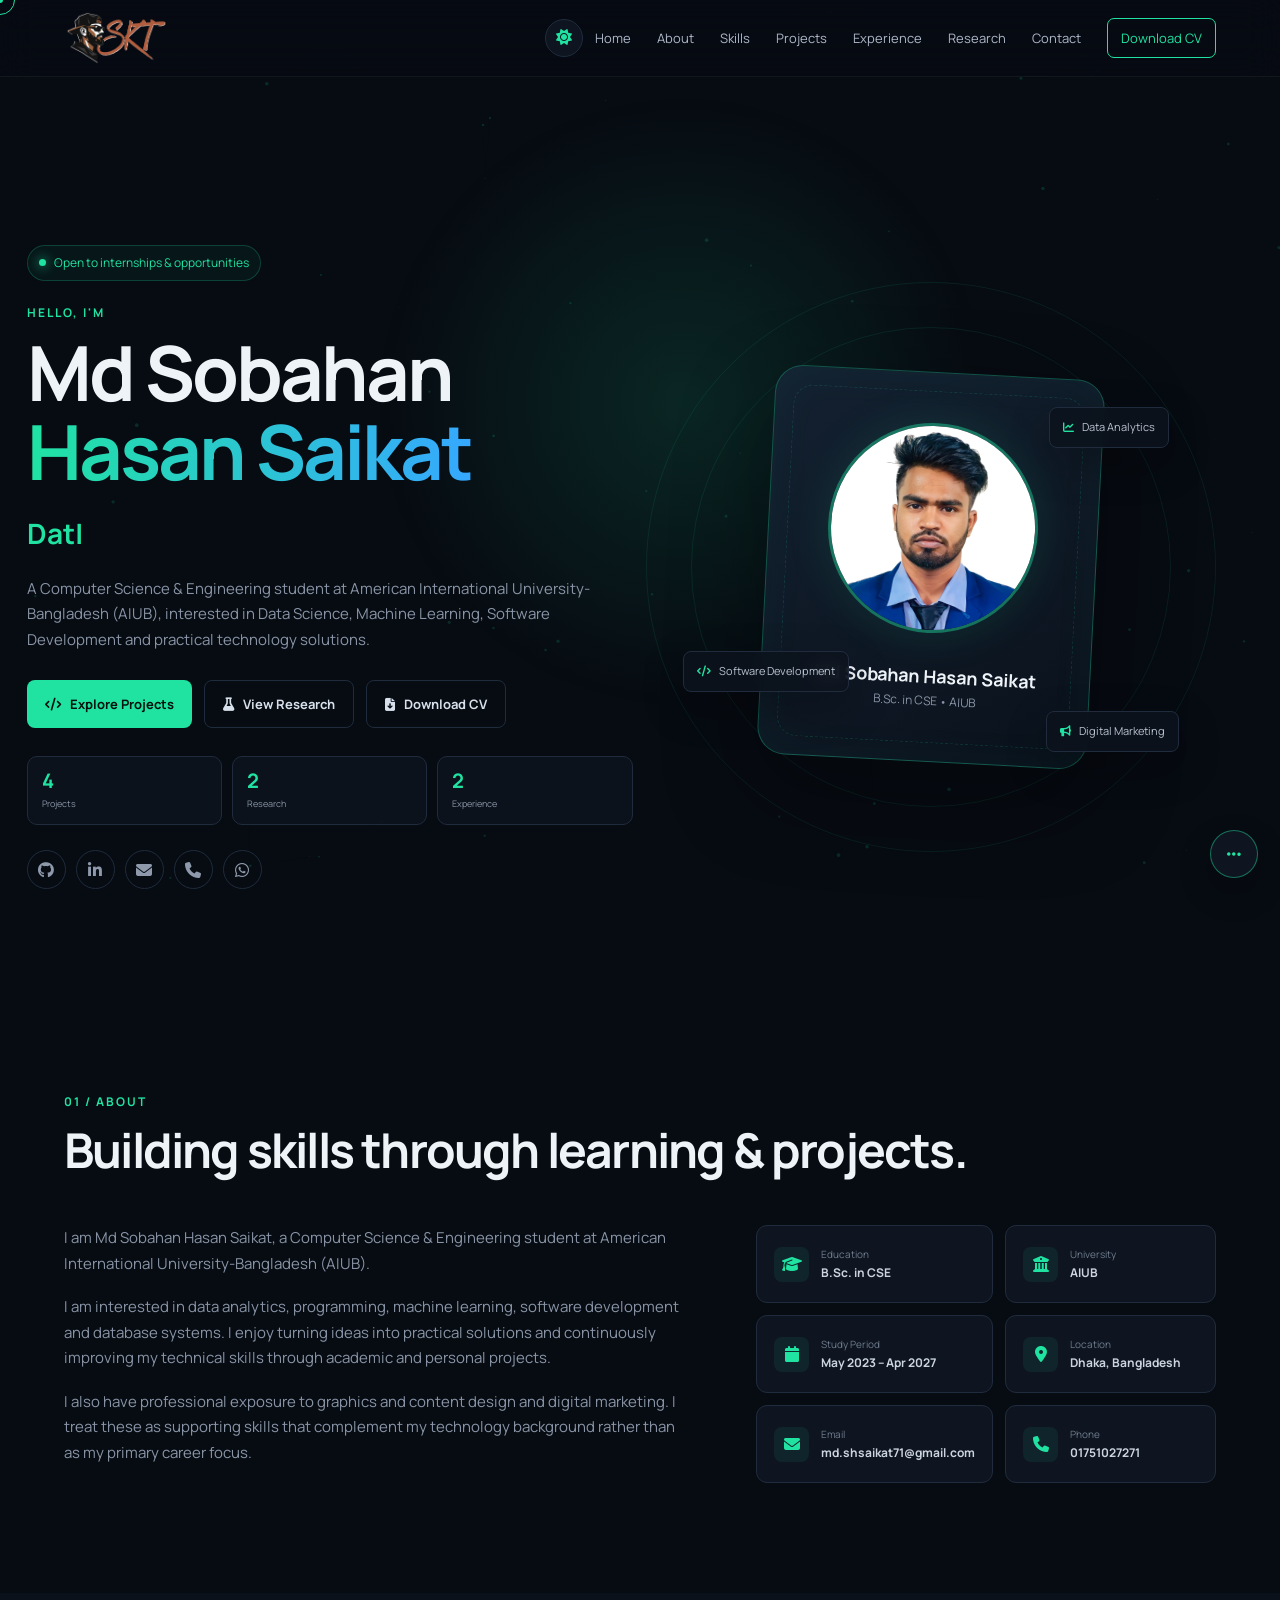
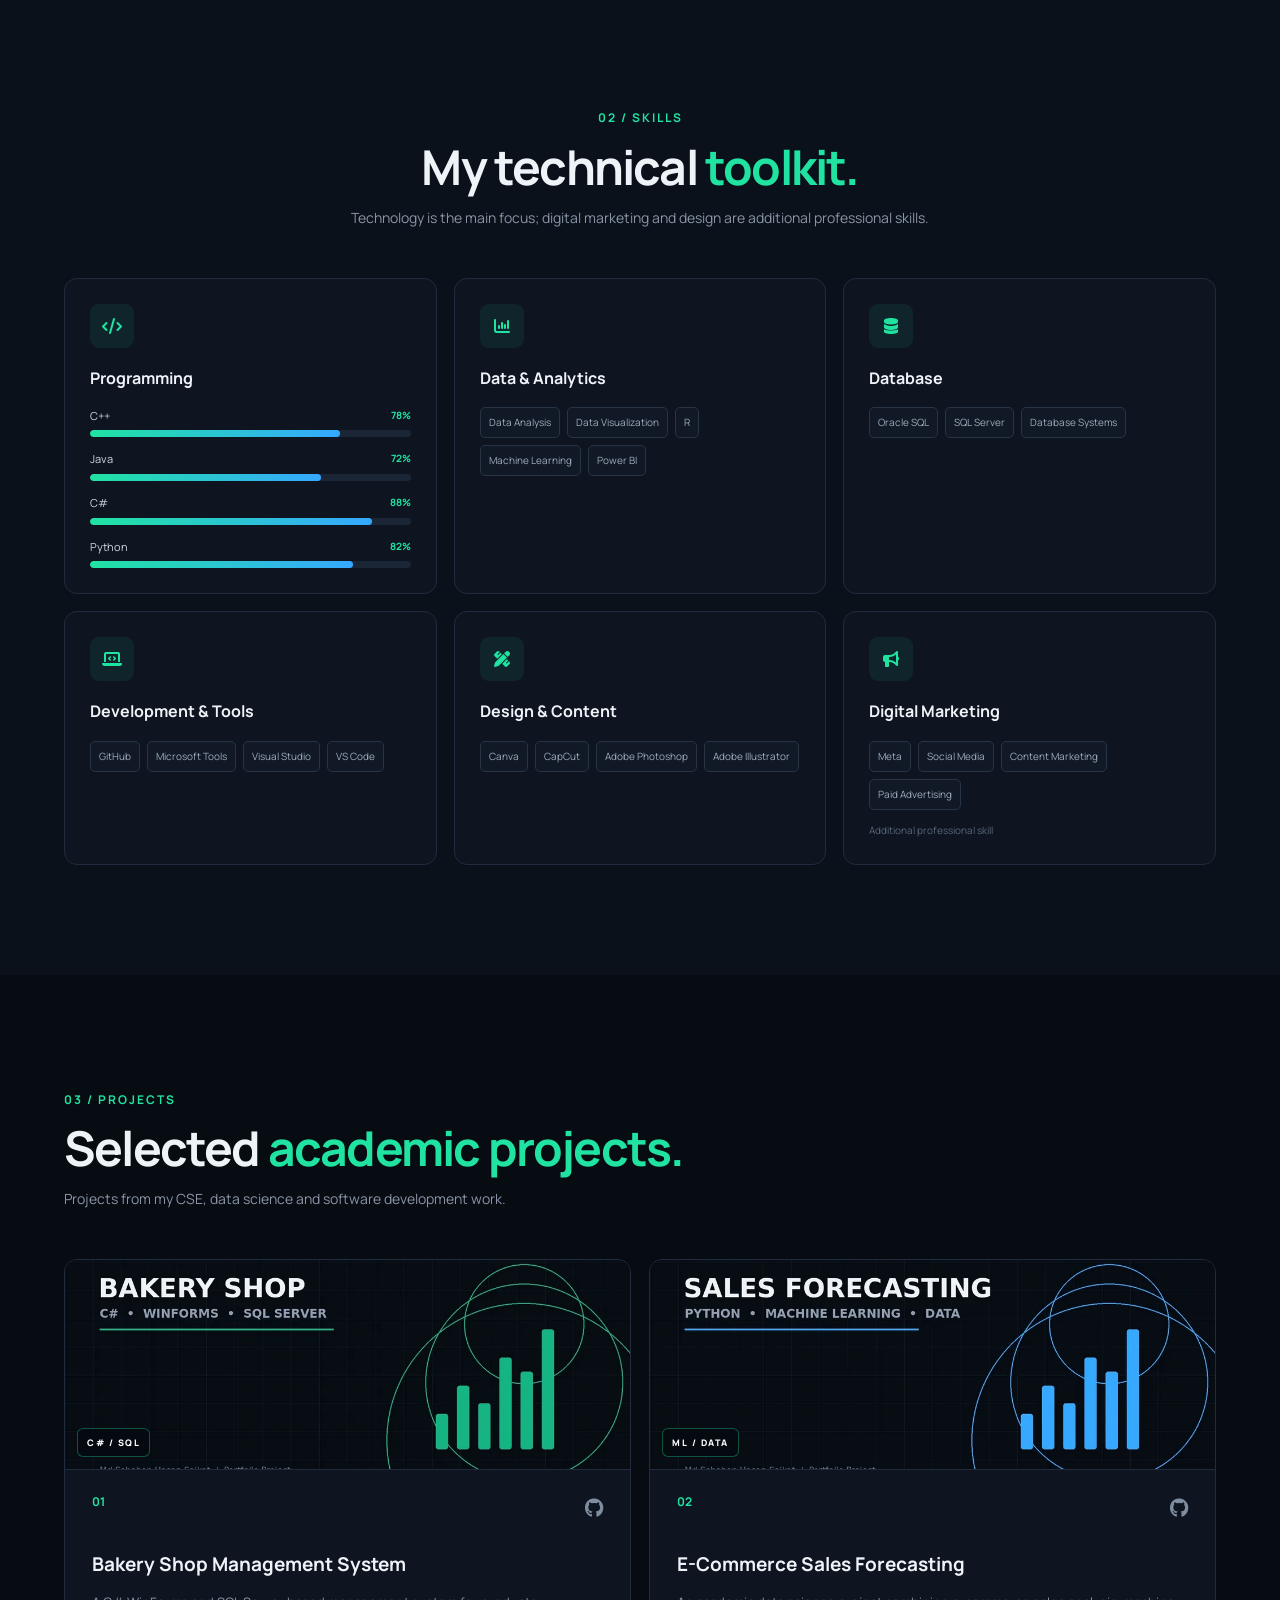
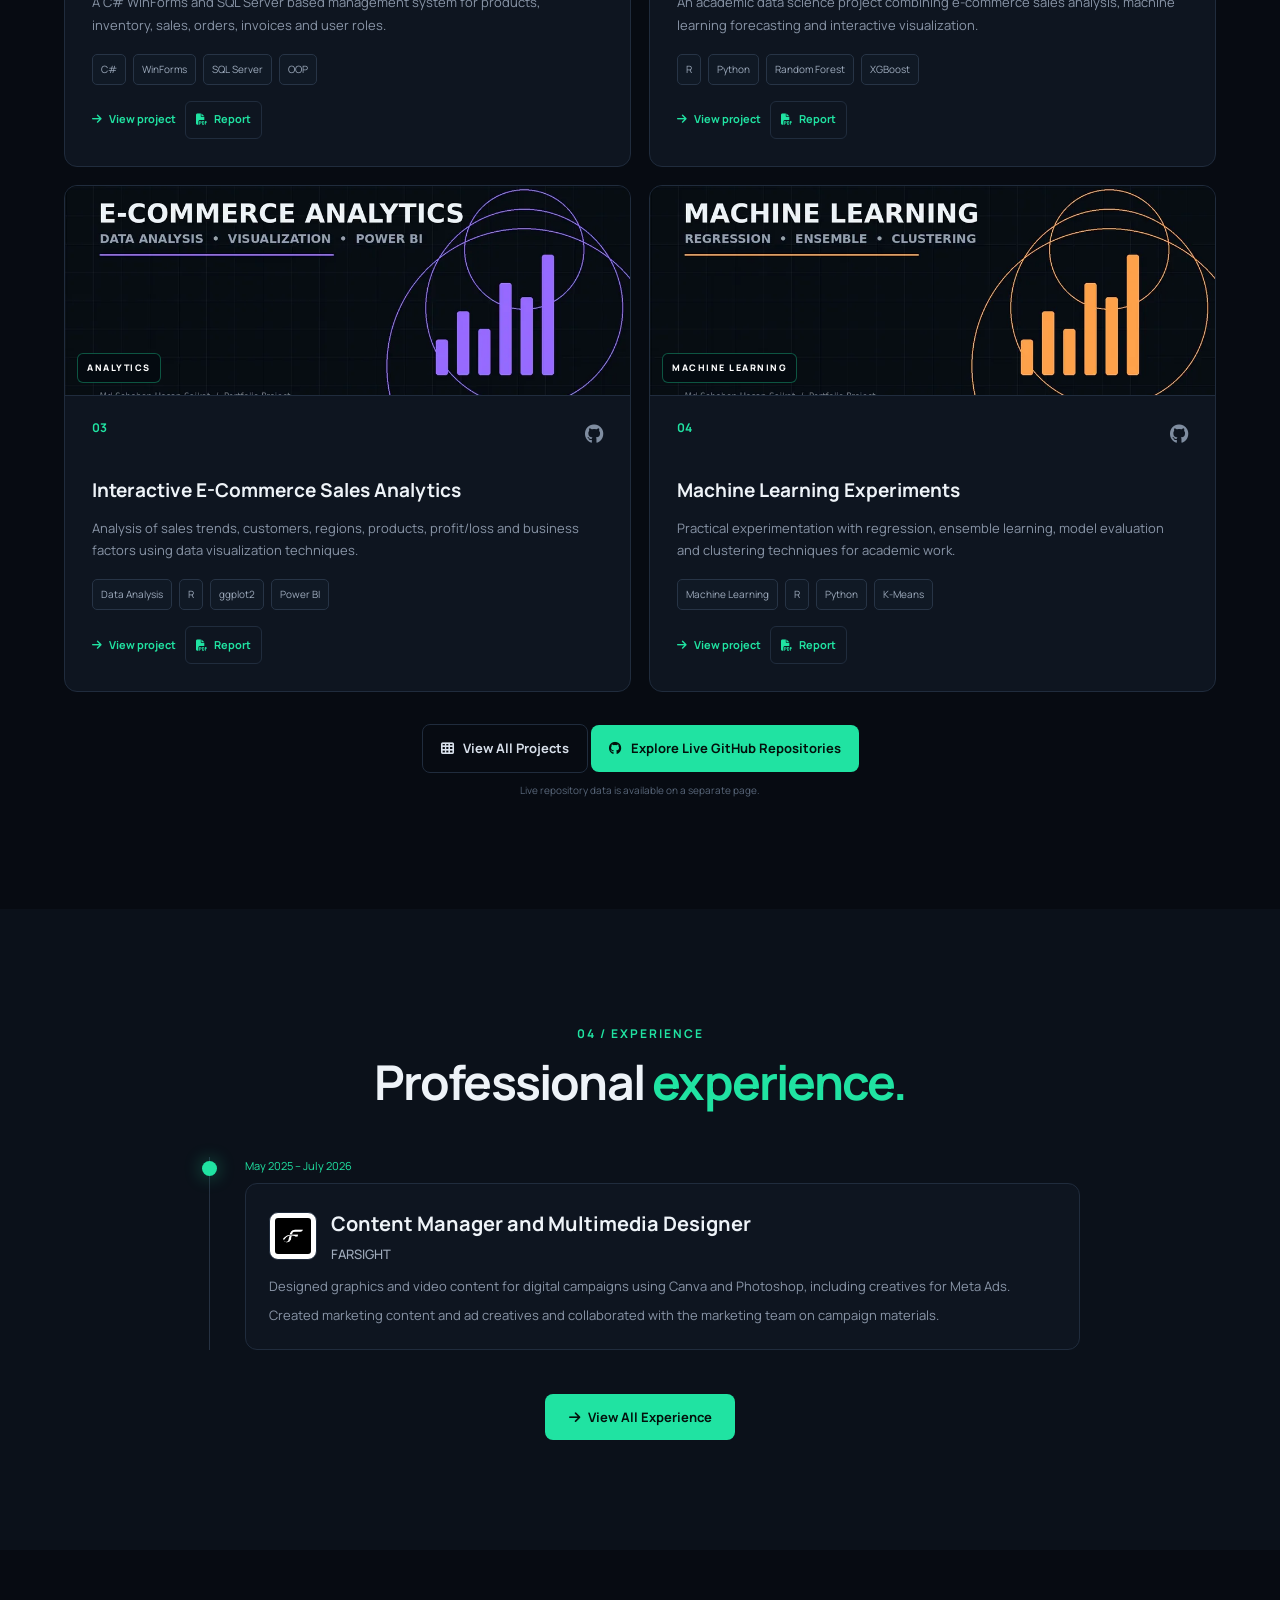
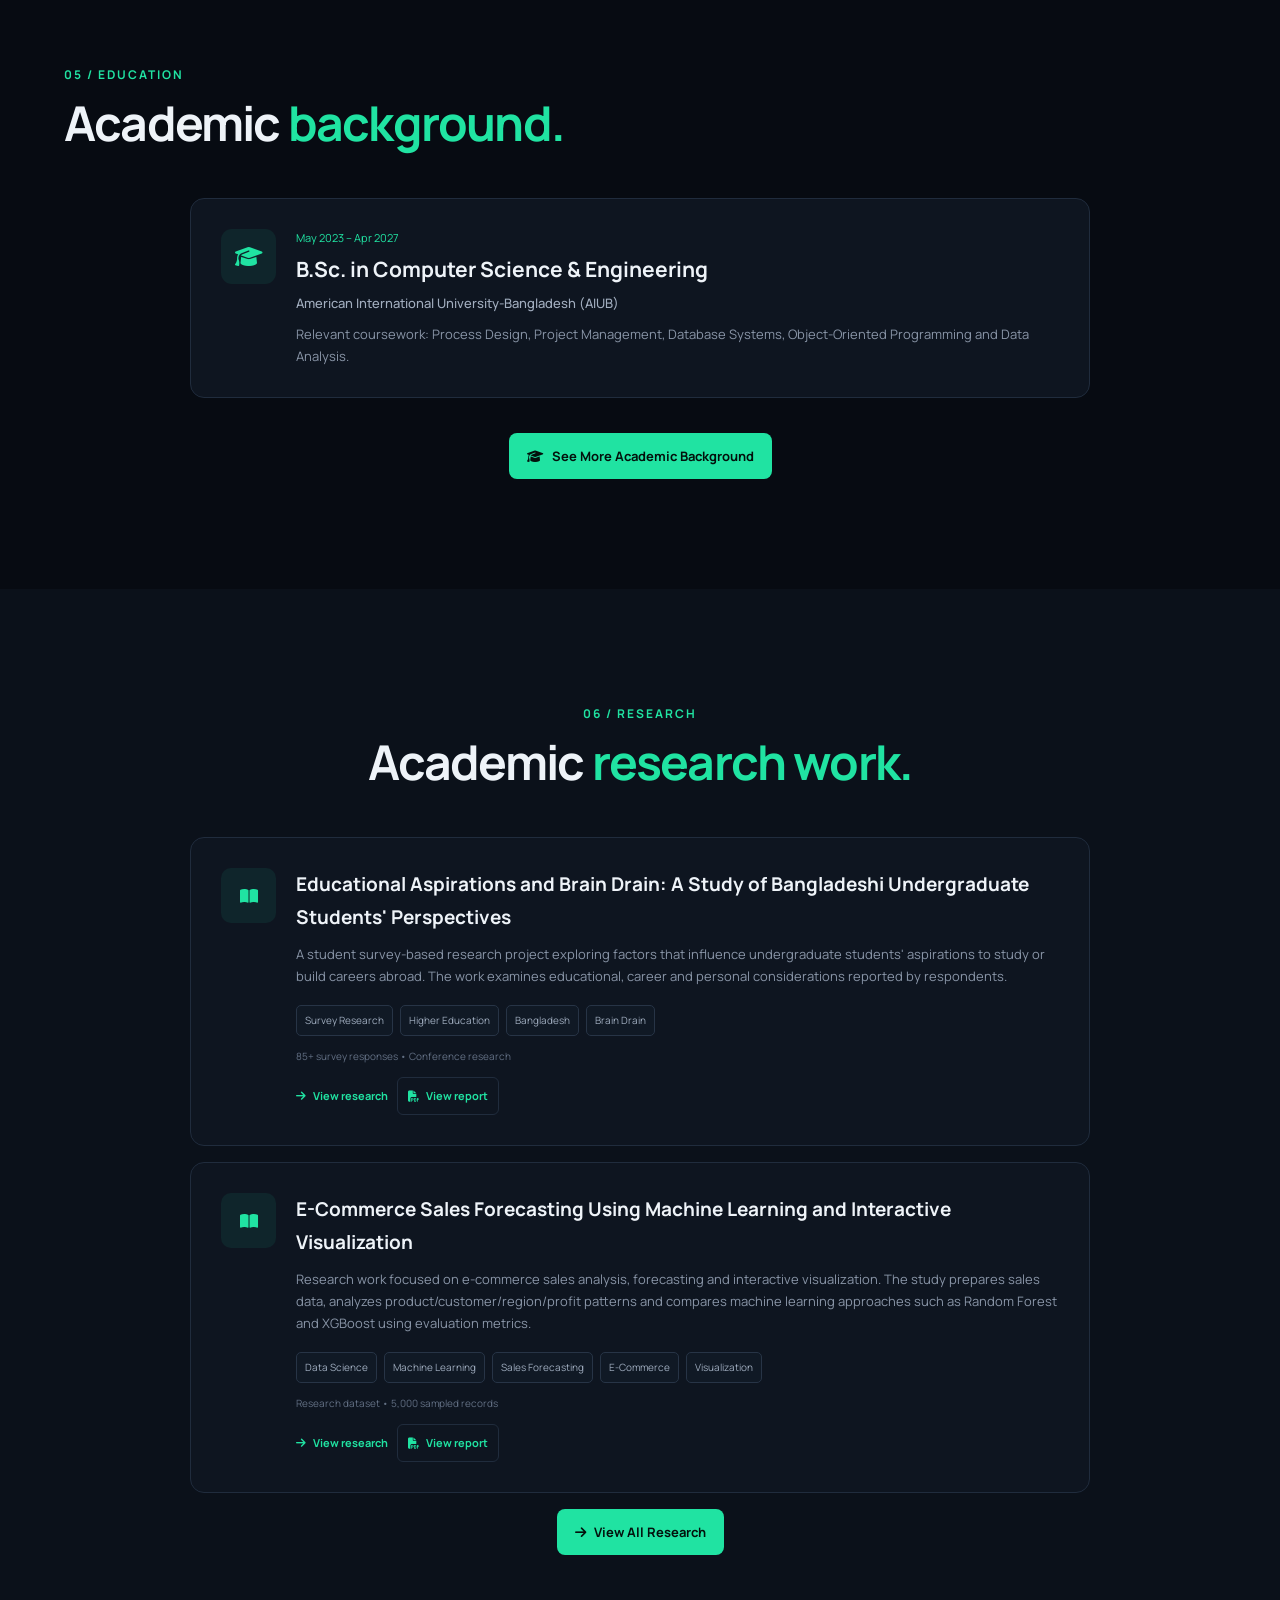
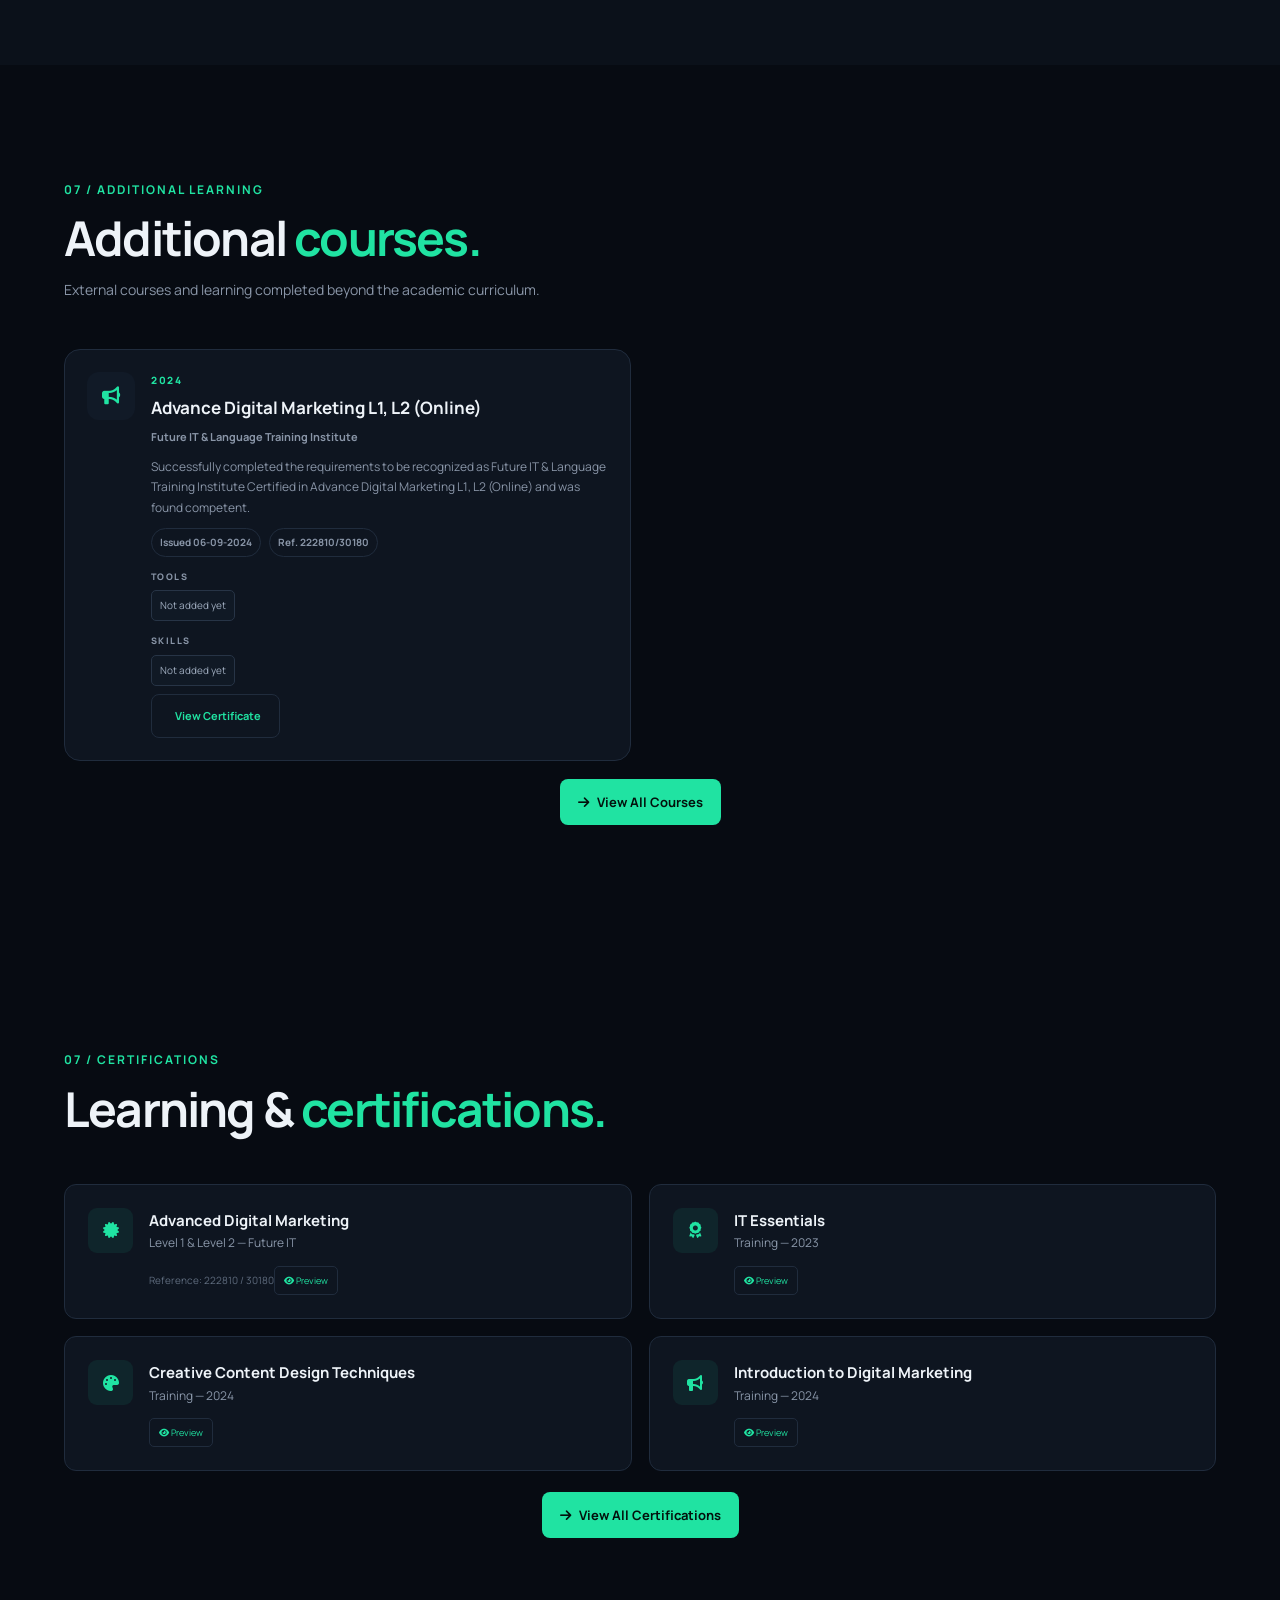
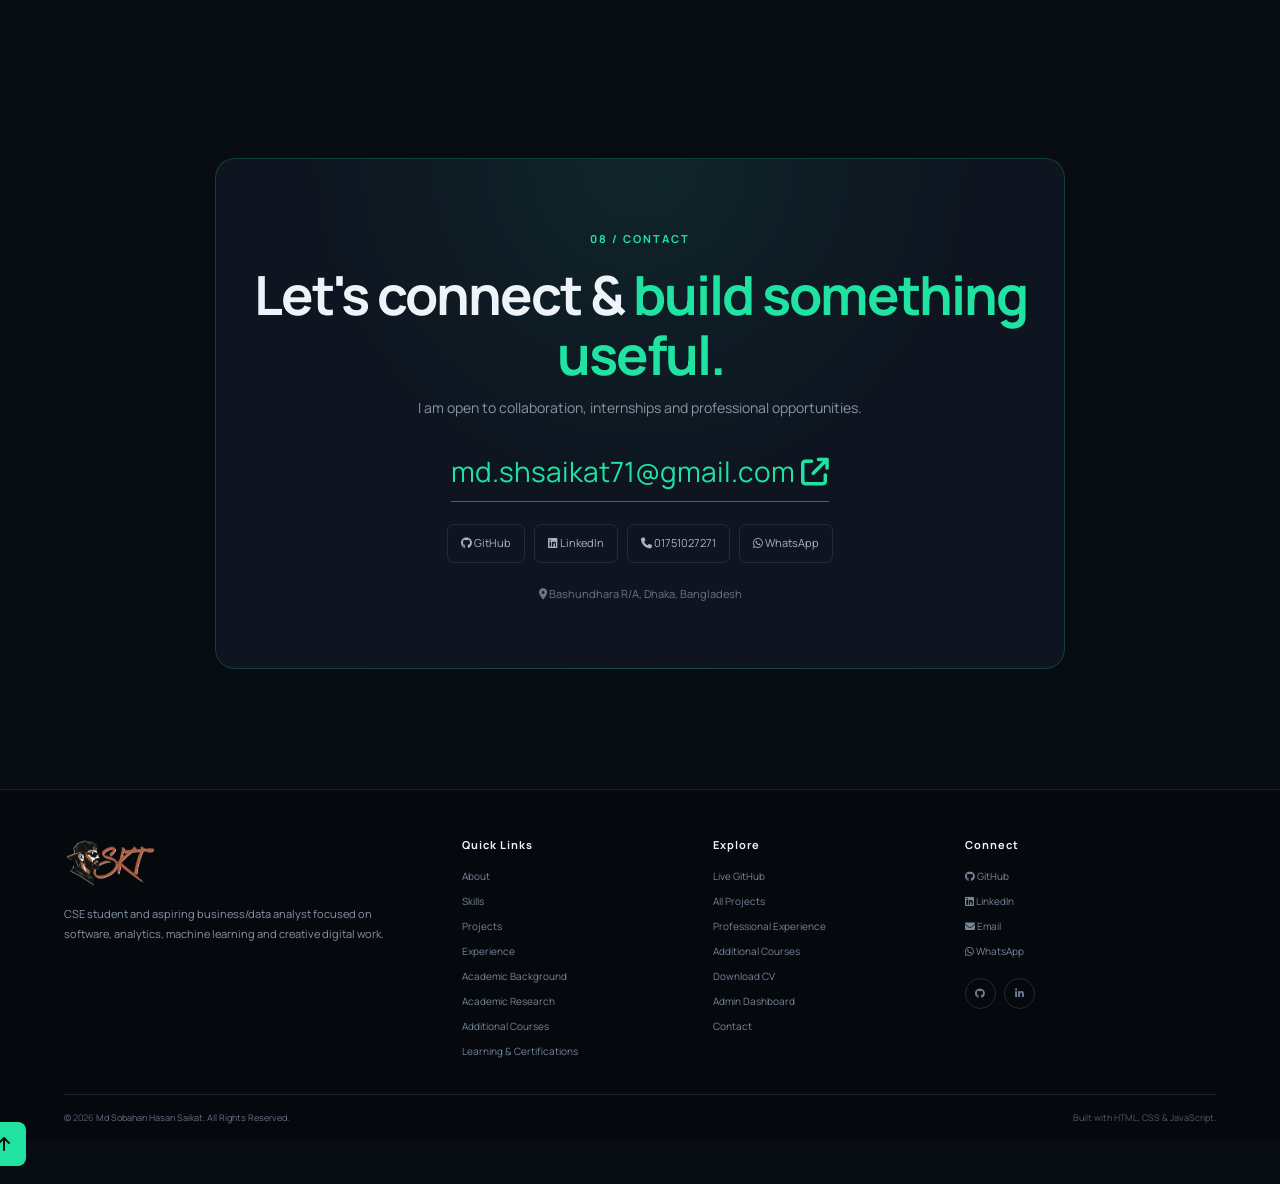
==== commit 197e15ff: "Fresh Start" ====
--- a/index.html
+++ b/index.html
@@ -2,18 +2,33 @@
 <html lang="en">
 <head>
   <meta charset="UTF-8">
-  <meta name="viewport" content="width=device-width, initial-scale=1.0">
-  <meta name="description" content="Md Sobahan Hasan Saikat — CSE student at AIUB, Data Science and Software Development enthusiast.">
-  <meta name="author" content="Md Sobahan Hasan Saikat">
-  <title>Md Sobahan Hasan Saikat | CSE Student & Developer</title>
-  <link rel="icon" type="image/png" href="images/Favicon.PNG">
-  <link rel="apple-touch-icon" href="images/Favicon.PNG">
-
-  <link rel="preconnect" href="https://fonts.googleapis.com">
+  <meta name="viewport" content="width=device-width, initial-scale=1.0"><link rel="icon" type="image/svg+xml" href="images/favicon.svg?v=2"><link rel="icon" type="image/png" sizes="512x512" href="images/favicon.png?v=2"><link rel="icon" href="images/favicon.ico?v=2" sizes="any"><link rel="apple-touch-icon" sizes="256x256" href="images/apple-touch-icon.png?v=2">
+  
+  
+  <title>Md Sobahan Hasan Saikat | CSE Student, Data & Business Analytics</title>
+  <link rel="preconnect" href="https://cdnjs.cloudflare.com">
+<link rel="preconnect" href="https://fonts.googleapis.com">
   <link rel="preconnect" href="https://fonts.gstatic.com" crossorigin>
   <link href="https://fonts.googleapis.com/css2?family=Manrope:wght@400;500;600;700;800&display=swap" rel="stylesheet">
   <link rel="stylesheet" href="https://cdnjs.cloudflare.com/ajax/libs/font-awesome/6.5.2/css/all.min.css">
-  <link rel="stylesheet" href="style.css">
+  <script id="theme-bootstrap">(function(){try{var k="saikat-theme",t=localStorage.getItem(k)||localStorage.getItem("theme");if(t!=="light"&&t!=="dark")t="dark";localStorage.setItem(k,t);document.documentElement.dataset.theme=t;document.documentElement.classList.toggle("theme-light-preload",t==="light");}catch(e){}})();</script><link rel="preload" as="image" href="images/Logo.webp" fetchpriority="high"><link rel="stylesheet" href="style.css">
+<meta name="description" content="Md Sobahan Hasan Saikat — AIUB CSE student focused on data analytics, business analysis, software development, machine learning and practical projects.">
+<meta name="author" content="Md Sobahan Hasan Saikat">
+<meta name="robots" content="index,follow,max-image-preview:large,max-snippet:-1,max-video-preview:-1">
+<link rel="canonical" href="https://saikat-71.github.io/home">
+<meta property="og:type" content="website">
+<meta property="og:site_name" content="Saikat Portfolio">
+<meta property="og:title" content="Md Sobahan Hasan Saikat | CSE Student, Data & Business Analytics">
+<meta property="og:description" content="Md Sobahan Hasan Saikat — AIUB CSE student focused on data analytics, business analysis, software development, machine learning and practical projects.">
+<meta property="og:url" content="https://saikat-71.github.io/home">
+<meta property="og:image" content="https://saikat-71.github.io/images/profile.webp">
+<meta property="og:image:alt" content="Md Sobahan Hasan Saikat">
+<meta name="twitter:card" content="summary_large_image">
+<meta name="twitter:title" content="Md Sobahan Hasan Saikat | CSE Student, Data & Business Analytics">
+<meta name="twitter:description" content="Md Sobahan Hasan Saikat — AIUB CSE student focused on data analytics, business analysis, software development, machine learning and practical projects.">
+<meta name="twitter:image" content="https://saikat-71.github.io/images/profile.webp">
+<link rel="manifest" href="site.webmanifest">
+<script type="application/ld+json">{"@context":"https://schema.org","@type":"Person","name":"Md Sobahan Hasan Saikat","url":"https://saikat-71.github.io/","jobTitle":"CSE Student / Aspiring Data & Business Analyst","email":"mailto:md.shsaikat71@gmail.com","sameAs":["https://github.com/saikat-71","https://www.linkedin.com/in/sobahansaikat/"],"alumniOf":{"@type":"CollegeOrUniversity","name":"American International University-Bangladesh"},"knowsAbout":["Data Analytics","Business Analysis","Python","C++","C#","Java","SQL","Machine Learning","Software Development"]}</script><meta name="theme-color" content="#070b10"><meta name="color-scheme" content="dark light">
 </head>
 
 <body>
@@ -23,7 +38,7 @@
 
   <header class="header">
     <nav class="nav container">
-      <a class="brand brand-logo" href="#home" aria-label="Saikat home"><img src="images/Logo.png" alt="Saikat logo"></a>
+      <a class="brand brand-logo" href="#home" aria-label="Saikat home"><img src="images/Logo.webp" alt="Saikat logo" loading="lazy" decoding="async"></a>
 
       <button class="theme-toggle" id="themeToggle" aria-label="Toggle dark and light mode"><i class="fa-solid fa-sun"></i></button>
       <button class="menu-toggle" aria-label="Open menu">
@@ -64,9 +79,9 @@
           </div>
 
           <div class="hero-metrics" aria-label="Portfolio highlights">
-            <div><strong>4+</strong><span>Featured Projects</span></div>
-            <div><strong>2+</strong><span>Research Works</span></div>
-            <div><strong>6</strong><span>Programming Languages</span></div>
+            <div><strong>4</strong><span>Projects</span></div>
+            <div><strong>2</strong><span>Research</span></div>
+            <div><strong>1</strong><span>Experience</span></div>
           </div>
 
           <div class="socials">
@@ -74,6 +89,7 @@
             <a href="https://www.linkedin.com/in/sobahansaikat/" target="_blank" rel="noopener" aria-label="LinkedIn"><i class="fa-brands fa-linkedin-in"></i></a>
             <a href="mailto:md.shsaikat71@gmail.com" aria-label="Email"><i class="fa-solid fa-envelope"></i></a>
             <a href="tel:+8801751027271" aria-label="Phone"><i class="fa-solid fa-phone"></i></a>
+            <a href="https://wa.me/8801751027271" target="_blank" rel="noopener" aria-label="WhatsApp"><i class="fa-brands fa-whatsapp"></i></a>
           </div>
         </div>
 
@@ -81,10 +97,10 @@
           <div class="orbit orbit-1"></div>
           <div class="orbit orbit-2"></div>
           <div class="profile">
-            <img class="profile-photo" src="images/profile.jpg" alt="Md Sobahan Hasan Saikat profile photo">
+            <img class="profile-photo" src="images/profile.webp" alt="Md Sobahan Hasan Saikat profile photo" loading="lazy" decoding="async">
             <div class="profile-caption">
-              <strong>CSE Student</strong>
-              <span>AIUB • Dhaka, Bangladesh</span>
+              <strong>Md Sobahan Hasan Saikat</strong>
+              <span>B.Sc. in CSE • AIUB</span>
             </div>
           </div>
           <div class="float-card fc-one"><i class="fa-solid fa-chart-line"></i><span>Data Analytics</span></div>
@@ -131,13 +147,6 @@
             <div class="fact"><i class="fa-solid fa-phone"></i><div><small>Phone</small><strong>01751027271</strong></div></div>
           </div>
         </div>
-
-        <div class="stats-grid reveal" aria-label="Portfolio statistics">
-          <div class="stat"><strong data-count="4">0</strong><span>Featured Projects</span></div>
-          <div class="stat"><strong data-count="10" data-suffix="+">0</strong><span>Tools & Technologies</span></div>
-          <div class="stat"><strong data-count="2">0</strong><span>Professional Roles</span></div>
-          <div class="stat"><strong data-count="85" data-suffix="+">0</strong><span>Research Survey Responses</span></div>
-        </div>
       </div>
     </section>
 
@@ -202,7 +211,7 @@
 
         <div class="project-grid">
           <article class="project reveal">
-            <div class="project-cover"><img src="images/project-bakery.jpg" alt="Bakery Shop Management System project cover"><div class="cover-label">C# / SQL</div></div>
+            <div class="project-cover"><img src="images/project-bakery.webp" alt="Bakery Shop Management System project cover" loading="lazy" decoding="async"><div class="cover-label">C# / SQL</div></div>
             <div class="project-top"><span class="project-number">01</span><a href="https://github.com/saikat-71" target="_blank" rel="noopener"><i class="fa-brands fa-github"></i></a></div>
             <h3>Bakery Shop Management System</h3>
             <p>A C# WinForms and SQL Server based management system for products, inventory, sales, orders, invoices and user roles.</p>
@@ -210,7 +219,7 @@
           </article>
 
           <article class="project reveal">
-            <div class="project-cover"><img src="images/project-forecasting.jpg" alt="E-Commerce Sales Forecasting project cover"><div class="cover-label">ML / DATA</div></div>
+            <div class="project-cover"><img src="images/project-forecasting.webp" alt="E-Commerce Sales Forecasting project cover" loading="lazy" decoding="async"><div class="cover-label">ML / DATA</div></div>
             <div class="project-top"><span class="project-number">02</span><a href="https://github.com/saikat-71" target="_blank" rel="noopener"><i class="fa-brands fa-github"></i></a></div>
             <h3>E-Commerce Sales Forecasting</h3>
             <p>An academic data science project combining e-commerce sales analysis, machine learning forecasting and interactive visualization.</p>
@@ -218,7 +227,7 @@
           </article>
 
           <article class="project reveal">
-            <div class="project-cover"><img src="images/project-analytics.jpg" alt="Interactive E-Commerce Sales Analytics project cover"><div class="cover-label">ANALYTICS</div></div>
+            <div class="project-cover"><img src="images/project-analytics.webp" alt="Interactive E-Commerce Sales Analytics project cover" loading="lazy" decoding="async"><div class="cover-label">ANALYTICS</div></div>
             <div class="project-top"><span class="project-number">03</span><a href="https://github.com/saikat-71" target="_blank" rel="noopener"><i class="fa-brands fa-github"></i></a></div>
             <h3>Interactive E-Commerce Sales Analytics</h3>
             <p>Analysis of sales trends, customers, regions, products, profit/loss and business factors using data visualization techniques.</p>
@@ -226,7 +235,7 @@
           </article>
 
           <article class="project reveal">
-            <div class="project-cover"><img src="images/project-ml.jpg" alt="Machine Learning Experiments project cover"><div class="cover-label">MACHINE LEARNING</div></div>
+            <div class="project-cover"><img src="images/project-ml.webp" alt="Machine Learning Experiments project cover" loading="lazy" decoding="async"><div class="cover-label">MACHINE LEARNING</div></div>
             <div class="project-top"><span class="project-number">04</span><a href="https://github.com/saikat-71" target="_blank" rel="noopener"><i class="fa-brands fa-github"></i></a></div>
             <h3>Machine Learning Experiments</h3>
             <p>Practical experimentation with regression, ensemble learning, model evaluation and clustering techniques for academic work.</p>
@@ -234,7 +243,7 @@
           </article>
         </div>
 
-        <div class="center reveal github-cta">
+        <div class="center reveal github-cta"><a class="btn btn-ghost" href="projects.html"><i class="fa-solid fa-table-cells"></i> View All Projects</a> 
           <a class="btn btn-primary" href="github.html"><i class="fa-brands fa-github"></i> Explore Live GitHub Repositories</a>
           <p class="skill-note">Live repository data is available on a separate page.</p>
         </div>
@@ -252,29 +261,16 @@
         <div class="timeline">
           <article class="timeline-item reveal">
             <div class="timeline-marker"></div>
-            <div class="timeline-date">May 2025 – Present</div>
+            <div class="timeline-date">May 2025 – July 2026</div>
             <div class="timeline-card">
-              <div class="company-heading"><img src="images/farsight-logo.png" alt="FARSIGHT company logo"><div><h3>Multimedia Designer</h3><h4>FARSIGHT</h4></div></div>
+              <div class="company-heading"><img src="images/farsight-logo.jpg" alt="FARSIGHT company logo" loading="lazy" decoding="async"><div><h3>Multimedia Designer</h3><h4>FARSIGHT</h4></div></div>
               <p>Designed graphics and video content for digital campaigns using Canva and Photoshop, including creatives for Meta Ads.</p>
               <p>Created marketing content and ad creatives and collaborated with the marketing team on campaign materials.</p>
             </div>
           </article>
 
-          <article class="timeline-item reveal">
-            <div class="timeline-marker"></div>
-            <div class="timeline-date">Apr 2024 – Present</div>
-            <div class="timeline-card">
-              <h3>Digital Marketer</h3>
-              <h4>Professional Experience</h4>
-              <p>Worked with paid advertising campaigns across Facebook, Instagram, Google and LinkedIn, alongside social media marketing and content creation.</p>
-              <p>Used Facebook Ads Manager & Pixel, basic SEO, email/WhatsApp marketing and performance tracking with data analysis.</p>
-            </div>
-          </article>
-        </div>
-        <div class="center reveal">
-          <a class="btn btn-primary" href="experience.html"><i class="fa-solid fa-images"></i> View Previous Work</a>
-          <p class="skill-note">See FARSIGHT work samples and professional experience in detail.</p>
-        </div>
+        </div>
+        <div class="collection-more experience-more"><a class="see-more-link btn btn-primary magnetic" href="experience.html"><i class="fa-solid fa-arrow-right"></i> View All Experience</a></div>
       </div>
     </section>
 
@@ -296,7 +292,7 @@
           </div>
         </div>
         <div class="center reveal">
-          <a class="btn btn-ghost" href="education.html"><i class="fa-solid fa-graduation-cap"></i> See More Academic Background</a>
+          <a class="btn btn-primary magnetic" href="education.html"><i class="fa-solid fa-graduation-cap"></i> See More Academic Background</a>
         </div>
       </div>
     </section>
@@ -306,7 +302,7 @@
       <div class="container">
         <div class="section-head center reveal">
           <span>06 / RESEARCH</span>
-          <h2>Academic <em>research interests.</em></h2>
+          <h2>Academic <em>research work.</em></h2>
         </div>
 
         <div class="research-list">
@@ -319,15 +315,17 @@
             <div><h3>E-Commerce Sales Forecasting Using Machine Learning and Interactive Visualization</h3><p>Academic research work focused on e-commerce sales analysis, machine learning based sales forecasting and interactive visualization for business decision support.</p><div class="tags"><span>Data Science</span><span>Machine Learning</span><span>Sales Forecasting</span><span>E-Commerce</span><span>Visualization</span></div><div class="research-actions"><a class="project-details" href="research.html?id=forecasting">View research details <i class="fa-solid fa-arrow-right"></i></a><a class="report-link" href="documents/ecommerce-sales-forecasting-research-report.pdf" target="_blank"><i class="fa-solid fa-file-pdf"></i> View report PDF</a></div></div>
           </article>
         </div>
-
-        <div class="research-interests reveal">
-          <span>Data Science</span><span>Machine Learning</span><span>Data Analytics</span><span>Software Development</span><span>E-Commerce Analytics</span>
-        </div>
       </div>
     </section>
 
     <!-- CERTIFICATIONS -->
-    <section class="section">
+    <section id="courses" class="section">
+      <div class="container">
+        <div class="section-head"><span>07 / ADDITIONAL LEARNING</span><h2>Additional <em>courses.</em></h2><p>External courses and learning completed beyond the academic curriculum.</p></div>
+        <div class="course-list"></div>
+      </div>
+    </section>
+    <section id="certificates" class="section">
       <div class="container">
         <div class="section-head reveal">
           <span>07 / CERTIFICATIONS</span>
@@ -356,6 +354,7 @@
             <a href="https://github.com/saikat-71" target="_blank" rel="noopener"><i class="fa-brands fa-github"></i> GitHub</a>
             <a href="https://www.linkedin.com/in/sobahansaikat/" target="_blank" rel="noopener"><i class="fa-brands fa-linkedin"></i> LinkedIn</a>
             <a href="tel:+8801751027271"><i class="fa-solid fa-phone"></i> 01751027271</a>
+            <a href="https://wa.me/8801751027271" target="_blank" rel="noopener"><i class="fa-brands fa-whatsapp"></i> WhatsApp</a>
           </div>
 
           <div class="location"><i class="fa-solid fa-location-dot"></i> Bashundhara R/A, Dhaka, Bangladesh</div>
@@ -364,17 +363,17 @@
     </section>
   </main>
 
-  <div id="certificateModal" class="modal" aria-hidden="true"><div class="modal-backdrop"></div><div class="certificate-preview"><button class="modal-close" aria-label="Close">&times;</button><div class="certificate-sheet"><span class="cert-ribbon">CERTIFICATE</span><div class="cert-seal"><i class="fa-solid fa-award"></i></div><p class="cert-small">CERTIFICATE OF COMPLETION</p><h2 id="modalCertTitle">Certificate</h2><p id="modalCertProvider">Training</p><div class="cert-line"></div><small>Preview generated from portfolio information. The original certificate file remains available in the admin-managed documents.</small></div></div></div>
+  <div id="certificateModal" class="modal" aria-hidden="true"><div class="modal-backdrop"></div><div class="certificate-preview"><button class="modal-close" aria-label="Close">&times;</button><div class="certificate-preview-head"><div><span>07A / CERTIFICATE PREVIEW</span><h2 id="modalCertTitle">Certificate</h2><p id="modalCertProvider">Training</p></div></div><div id="certificatePreviewContent" class="certificate-preview-frame"></div></div></div>
 
   <footer>
     <div class="container footer-grid">
       <div class="footer-about">
-        <a class="brand brand-logo footer-logo" href="#home" aria-label="Saikat home"><img src="images/Logo.png" alt="Saikat logo"></a>
+        <a class="brand brand-logo footer-logo" href="#home" aria-label="Saikat home"><img src="images/Logo.webp" alt="Saikat logo" loading="lazy" decoding="async"></a>
         <p>CSE student and aspiring business/data analyst focused on software, analytics, machine learning and creative digital work.</p>
       </div>
-      <div class="footer-column"><h4>Quick Links</h4><a href="#about">About</a><a href="#skills">Skills</a><a href="#projects">Projects</a><a href="#experience">Experience</a><a href="education.html">Education</a><a href="#research">Research</a><a href="#certificates">Certificates</a></div>
-      <div class="footer-column"><h4>Explore</h4><a href="github.html">Live GitHub</a><a href="project.html?id=bakery">Project Details</a><a href="experience.html">FARSIGHT Work</a><a href="documents/CV.pdf" target="_blank">Download CV</a><a href="admin.html">Admin Dashboard</a><a href="#contact">Contact</a></div>
-      <div class="footer-column"><h4>Connect</h4><a href="https://github.com/saikat-71" target="_blank" rel="noopener"><i class="fa-brands fa-github"></i> GitHub</a><a href="https://www.linkedin.com/in/sobahansaikat/" target="_blank" rel="noopener"><i class="fa-brands fa-linkedin"></i> LinkedIn</a><a href="mailto:md.shsaikat71@gmail.com"><i class="fa-solid fa-envelope"></i> Email</a><div class="footer-social"><a href="https://github.com/saikat-71" target="_blank" rel="noopener" aria-label="GitHub"><i class="fa-brands fa-github"></i></a><a href="https://www.linkedin.com/in/sobahansaikat/" target="_blank" rel="noopener" aria-label="LinkedIn"><i class="fa-brands fa-linkedin-in"></i></a></div></div>
+      <div class="footer-column"><h4>Quick Links</h4><a href="#about">About</a><a href="#skills">Skills</a><a href="#projects">Projects</a><a href="#experience">Experience</a><a href="education.html">Academic Background</a><a href="#research">Academic Research</a><a href="courses.html">Additional Courses</a><a href="#certificates">Learning & Certifications</a></div>
+      <div class="footer-column"><h4>Explore</h4><a href="github.html">Live GitHub</a><a href="projects.html">All Projects</a><a href="experience.html">Professional Experience</a><a href="courses.html">Additional Courses</a><a href="documents/CV.pdf" target="_blank">Download CV</a><a href="admin.html">Admin Dashboard</a><a href="#contact">Contact</a></div>
+      <div class="footer-column"><h4>Connect</h4><a href="https://github.com/saikat-71" target="_blank" rel="noopener"><i class="fa-brands fa-github"></i> GitHub</a><a href="https://www.linkedin.com/in/sobahansaikat/" target="_blank" rel="noopener"><i class="fa-brands fa-linkedin"></i> LinkedIn</a><a href="mailto:md.shsaikat71@gmail.com"><i class="fa-solid fa-envelope"></i> Email</a><a href="https://wa.me/8801751027271" target="_blank" rel="noopener"><i class="fa-brands fa-whatsapp"></i> WhatsApp</a><div class="footer-social"><a href="https://github.com/saikat-71" target="_blank" rel="noopener" aria-label="GitHub"><i class="fa-brands fa-github"></i></a><a href="https://www.linkedin.com/in/sobahansaikat/" target="_blank" rel="noopener" aria-label="LinkedIn"><i class="fa-brands fa-linkedin-in"></i></a></div></div>
     </div>
     <div class="container footer-bottom"><p>© <span id="year"></span> Md Sobahan Hasan Saikat. All Rights Reserved.</p><span>Built with HTML, CSS & JavaScript.</span></div>
   </footer>
@@ -382,5 +381,5 @@
   <button id="topBtn" aria-label="Back to top"><i class="fa-solid fa-arrow-up"></i></button>
   <script src="script.js"></script>
 <script src="data/portfolio-loader.js"></script>
-</body>
+<script src="site-common.js"></script><script src="enhancements.js"></script></body>
 </html>
--- a/style.css
+++ b/style.css
@@ -2,6 +2,11 @@
 :root{--bg:#070b12;--panel:#0e1520;--panel2:#111a27;--text:#eef3f8;--muted:#8995a7;--line:#202c3d;--accent:#20e3a2;--accent2:#36a8ff;--max:1160px}
 html{scroll-behavior:smooth}
 body{font-family:Inter,Arial,sans-serif;background:var(--bg);color:var(--text);line-height:1.7;overflow-x:hidden}
+/* Reliable theme variables before body scripts finish loading. */
+html[data-theme="light"]{--bg:#f4f7fb;--panel:#ffffff;--panel2:#eef3f8;--text:#102033;--muted:#5d6b7d;--line:#dbe3ed;--accent:#079e72;--accent2:#1689d8}
+html[data-theme="dark"]{--bg:#070b12;--panel:#0e1520;--panel2:#111a27;--text:#eef3f8;--muted:#8995a7;--line:#202c3d;--accent:#20e3a2;--accent2:#36a8ff}
+body, .header, .section, footer, .theme-toggle, .project, .skill-card, .fact, .timeline-card, .education, .research-card, .certificate, .repo-card, .github-profile-card{transition:background-color .22s ease,color .22s ease,border-color .22s ease}
+
 a{text-decoration:none;color:inherit}button{font:inherit}.container{width:min(var(--max),90%);margin:auto}
 .header{position:fixed;top:0;left:0;width:100%;z-index:1000;background:rgba(7,11,18,.72);backdrop-filter:blur(18px);border-bottom:1px solid rgba(255,255,255,.05)}
 .nav{height:76px;display:flex;align-items:center;justify-content:space-between}
@@ -81,8 +86,8 @@
 .theme-toggle{width:38px;height:38px;border:1px solid var(--line);background:var(--panel);color:var(--accent);border-radius:50%;cursor:pointer;margin-left:auto;margin-right:12px;transition:.25s}.theme-toggle:hover{transform:rotate(18deg);border-color:var(--accent)}
 .brand-logo img{width:78px;height:28px;object-fit:contain;object-position:left center}.footer-logo img{width:78px;height:28px}.brand-logo{height:32px}
 #particles{position:fixed;inset:0;width:100%;height:100%;pointer-events:none;z-index:0;opacity:.55}.header,main,footer,#topBtn,.modal{position:relative;z-index:1}.hero:before{z-index:0}.hero-grid,.scroll-cue{position:relative;z-index:1}
-.cursor-dot,.cursor-ring{position:fixed;top:0;left:0;pointer-events:none;z-index:6000;border-radius:50%;transform:translate(-50%,-50%);opacity:0}.cursor-dot{width:6px;height:6px;background:var(--accent)}.cursor-ring{width:30px;height:30px;border:1px solid var(--accent);transition:width .2s,height .2s,opacity .2s}.cursor-ring.active{width:48px;height:48px;opacity:.5}@media(pointer:fine){body{cursor:none}a,button{cursor:none}.cursor-dot,.cursor-ring{opacity:1}}@media(pointer:coarse){.cursor-dot,.cursor-ring{display:none}}
-.stats-grid{display:grid;grid-template-columns:repeat(4,1fr);gap:13px;margin-top:48px}.stat{padding:22px;background:var(--panel);border:1px solid var(--line);border-radius:12px;text-align:center}.stat strong{display:block;font-size:31px;line-height:1.1;color:var(--accent)}.stat span{font-size:10px;color:var(--muted);text-transform:uppercase;letter-spacing:1px}.project-details{display:inline-flex;align-items:center;gap:7px;margin-top:18px;color:var(--accent);font-size:11px;font-weight:700}.project-details i{transition:.2s}.project-details:hover i{transform:translateX(4px)}
+ .cursor-dot,.cursor-ring{position:fixed;top:0;left:0;pointer-events:none;z-index:6000;border-radius:50%;transform:translate(-50%,-50%);opacity:0;will-change:transform}.cursor-dot{width:6px;height:6px;background:var(--accent)}.cursor-ring{width:30px;height:30px;border:1px solid var(--accent);transition:width .18s,height .18s,opacity .18s,transform .09s linear}.cursor-ring.active{width:48px;height:48px;opacity:.5}@media(pointer:fine){body.has-custom-cursor{cursor:none}body.has-custom-cursor a,body.has-custom-cursor button{cursor:none}.cursor-dot,.cursor-ring{opacity:0}.has-custom-cursor .cursor-dot,.has-custom-cursor .cursor-ring{opacity:1}}@media(pointer:coarse){.cursor-dot,.cursor-ring{display:none}}
+.stats-grid{display:grid;grid-template-columns:repeat(4,1fr);gap:13px;margin-top:48px}.stat{min-height:134px;padding:26px 20px;background:var(--panel);border:1px solid var(--line);border-radius:15px;text-align:center;display:flex;flex-direction:column;justify-content:center}.stat strong{display:block;font-size:38px;line-height:1.1;color:var(--accent)}.stat span{font-size:10px;color:var(--muted);text-transform:uppercase;letter-spacing:1px;margin-top:9px}.project-details{display:inline-flex;align-items:center;gap:7px;margin-top:18px;color:var(--accent);font-size:11px;font-weight:700}.project-details i{transition:.2s}.project-details:hover i{transform:translateX(4px)}
 .github-section{margin-top:42px;border-top:1px solid var(--line);padding-top:28px}.github-heading{display:flex;justify-content:space-between;align-items:center;margin-bottom:15px}.github-heading span{font-size:10px;letter-spacing:2px;color:var(--accent);font-weight:700}.github-heading small{font-size:10px;color:var(--muted)}.repo-grid{display:grid;grid-template-columns:repeat(3,1fr);gap:12px}.repo-card{padding:17px;background:var(--panel);border:1px solid var(--line);border-radius:10px;min-height:145px;transition:.25s}.repo-card:hover{transform:translateY(-4px);border-color:rgba(32,227,162,.5)}.repo-card h4{font-size:14px;margin-bottom:7px}.repo-card p{font-size:11px;color:var(--muted);min-height:34px}.repo-meta{display:flex;gap:12px;margin-top:13px;color:#738196;font-size:9px}.repo-meta b{color:var(--accent);font-weight:600}.repo-card a{display:inline-block;margin-top:10px;font-size:10px;color:var(--accent)}.paper-meta{display:block;margin-top:12px;color:#637084;font-size:10px}
 .research-list{display:grid;gap:16px}.research-card{grid-template-columns:55px 1fr}.preview-btn{margin-top:10px;border:1px solid var(--line);background:transparent;color:var(--accent);border-radius:5px;padding:6px 9px;font-size:9px}.preview-btn:hover{background:rgba(32,227,162,.08);border-color:var(--accent)}
 .modal{position:fixed;inset:0;z-index:7000;display:none;align-items:center;justify-content:center;padding:20px}.modal.open{display:flex}.modal-backdrop{position:absolute;inset:0;background:rgba(2,6,12,.82);backdrop-filter:blur(8px)}.certificate-preview{position:relative;width:min(620px,92vw);z-index:2}.modal-close{position:absolute;right:-8px;top:-48px;width:36px;height:36px;border-radius:50%;border:1px solid #536176;background:#0c1420;color:#fff;font-size:24px}.certificate-sheet{aspect-ratio:1.45/1;background:linear-gradient(135deg,#fff,#edf3f7);color:#1b2a3b;border:12px solid #c8d5df;outline:2px solid #6ea08e;box-shadow:0 25px 80px rgba(0,0,0,.35);display:flex;flex-direction:column;align-items:center;justify-content:center;text-align:center;padding:35px}.cert-ribbon{font-size:10px;letter-spacing:4px;color:#087b59;font-weight:800}.cert-seal{width:60px;height:60px;border-radius:50%;border:2px solid #087b59;display:grid;place-items:center;color:#087b59;margin:18px 0}.certificate-sheet h2{font-family:Georgia,serif;font-size:28px;margin:5px 0 8px}.certificate-sheet p{font-size:13px}.cert-small{letter-spacing:2px}.cert-line{width:190px;border-top:1px solid #9cafbd;margin:18px}.certificate-sheet small{max-width:390px;color:#6a7887;font-size:9px}
@@ -369,3 +374,270 @@
 .research-actions .project-details i { transition:transform .2s ease; }
 .project-actions .project-details:hover i,
 .research-actions .project-details:hover i { transform:translateX(4px); }
+
+/* ===== Portfolio polish / responsive cursor ===== */
+body.light .nav-menu{background:transparent}
+body.light .nav-menu>a{background:transparent}
+body.light .nav-cv{background:transparent}
+body.light .theme-toggle{background:transparent}
+body.light .hero-metrics>div,
+body.light .float-card{
+  background:#2b3440;
+  border-color:#3b4654;
+  color:#f3f6f9;
+}
+body.light .stat{
+  background:#fff;
+  border-color:#d7e0ea;
+  color:#23364d;
+  box-shadow:0 8px 24px rgba(28,48,72,.04);
+}
+body.light .hero-metrics span,
+body.light .float-card{color:#d1d9e2}
+body.light .stat span{color:#718096}
+body.light .hero-metrics strong,
+body.light .float-card i{color:var(--accent)}
+body.light .language-top{color:#253447}
+body.light .language-top strong{color:#078e69}
+body.light .language-track{background:#d5dde6}
+body.light .skill-card .language-list{color:#253447}
+body.light .tags span{color:#44546a;background:#f1f4f8;border-color:#d5dee8}
+body.light .skill-note{color:#617087}
+body.light .certificate p,body.light .certificate small{color:#536276}
+body.light .research-interests span{background:#fff;color:#425166;border-color:#d4deea}
+.see-more-link{display:inline-flex;align-items:center;justify-content:center;gap:8px;margin-top:18px;text-decoration:none}
+.see-more-link:hover{gap:10px}
+.research-interests .see-more-link{margin-top:0}
+.collection-more{grid-column:1/-1;text-align:center}
+.cert-grid .collection-more{margin-top:4px}
+/* Magnetic CTA buttons */
+.magnetic{transform:translate3d(0,0,0);will-change:transform;transition:transform .18s ease,box-shadow .25s ease,border-color .25s ease,color .25s ease,background-color .25s ease}
+.magnetic.magnetic-active{transition:box-shadow .25s ease,border-color .25s ease,color .25s ease,background-color .25s ease}
+@media(prefers-reduced-motion:reduce){.magnetic,.magnetic.magnetic-active{transform:none!important;transition:none!important}}
+@media(max-width:650px){.collection-more{grid-column:1}.hero-metrics{grid-template-columns:1fr}.float-card{font-size:10px}}
+/* Header navigation buttons stay clean in both themes. */
+.subnav-actions .btn-ghost{background:transparent!important}
+
+/* ===== Requested light-mode polish ===== */
+body.light .hero-metrics>div{
+  background:#ffffff;
+  border-color:#d7e0ea;
+  color:#23364d;
+  box-shadow:0 8px 24px rgba(28,48,72,.04);
+}
+body.light .hero-metrics span{color:#718096;}
+body.light .stats-grid .stat{
+  background:#ffffff;
+  border-color:#d7e0ea;
+  color:#23364d;
+  box-shadow:0 8px 24px rgba(28,48,72,.04);
+}
+body.light .stats-grid .stat span{color:#718096;}
+
+.research-interests .collection-more{
+  width:100%;
+  text-align:center;
+  margin-top:14px;
+}
+.research-more .see-more-link,.cert-grid .collection-more .see-more-link{
+  margin-top:0;
+}
+
+body.light .contact-links a{
+  color:#23364d;
+  background:#ffffff;
+  border-color:#d4deea;
+  box-shadow:0 6px 18px rgba(28,48,72,.04);
+}
+body.light .contact-links a:hover{
+  color:#087b59;
+  border-color:#079e72;
+}
+
+.certificate-preview-frame{
+  min-height:420px;
+  overflow:auto;
+}
+.certificate-preview-frame iframe{
+  display:block;
+  width:100%;
+  height:min(72vh,720px);
+  border:0;
+  background:#fff;
+}
+.generated-certificate{
+  width:min(680px,92%);
+  margin:28px auto;
+  min-height:390px;
+}
+@media(max-width:650px){
+  .research-interests .collection-more{margin-top:12px;}
+  .contact-links{gap:8px;}
+  .contact-links a{padding:10px 12px;}
+  .certificate-preview-frame{min-height:360px;}
+  .certificate-preview-frame iframe{height:65vh;}
+  .generated-certificate{min-height:330px;margin:18px auto;}
+}
+
+/* ===== Global theme persistence + floating quick navigation ===== */
+html.theme-light-preload body{background:#f4f7fb;color:#102033}
+.quick-menu{position:fixed;right:22px;bottom:22px;z-index:4500;font-family:inherit}
+.quick-menu-toggle{width:48px;height:48px;border:1px solid rgba(32,227,162,.45);border-radius:50%;background:var(--panel);color:var(--accent);display:grid;place-items:center;cursor:pointer;box-shadow:0 14px 35px rgba(0,0,0,.2);transition:.25s}
+.quick-menu-toggle:hover{transform:translateY(-3px) scale(1.03);border-color:var(--accent);box-shadow:0 18px 42px rgba(32,227,162,.15)}
+.quick-menu-panel{position:absolute;right:0;bottom:60px;width:235px;max-height:min(72vh,520px);overflow-y:auto;padding:9px;border:1px solid var(--line);border-radius:14px;background:rgba(14,21,32,.97);backdrop-filter:blur(18px);box-shadow:0 22px 60px rgba(0,0,0,.28);opacity:0;visibility:hidden;pointer-events:none;transform:translateY(10px) scale(.98);transform-origin:bottom right;transition:.22s}
+.quick-menu.open .quick-menu-panel{opacity:1;visibility:visible;pointer-events:auto;transform:none}
+.quick-menu-head{display:flex;align-items:center;justify-content:space-between;padding:8px 8px 10px;margin-bottom:3px;border-bottom:1px solid var(--line);font-size:12px}
+.quick-menu-head strong{color:var(--text)}
+.quick-menu-close{width:28px;height:28px;border:1px solid var(--line);border-radius:7px;background:transparent;color:var(--muted);cursor:pointer}
+.quick-menu-close:hover{color:var(--accent);border-color:var(--accent)}
+.quick-menu-panel>a{display:flex;align-items:center;gap:10px;padding:9px 10px;border-radius:8px;color:#c8d2df;font-size:11px;transition:.18s}
+.quick-menu-panel>a i{width:16px;text-align:center;color:var(--accent)}
+.quick-menu-panel>a:hover{background:rgba(32,227,162,.08);color:var(--accent);transform:translateX(2px)}
+.quick-menu-panel .quick-whatsapp{border-top:1px solid var(--line);margin-top:5px;padding-top:12px}
+body.light .quick-menu-panel{background:rgba(255,255,255,.98);box-shadow:0 22px 60px rgba(20,40,70,.16)}
+body.light .quick-menu-panel>a{color:#425268}
+body.light .quick-menu-panel>a:hover{color:var(--accent)}
+body.light .quick-menu-head strong{color:#17263a}
+@media(max-width:650px){.quick-menu{right:15px;bottom:15px}.quick-menu-toggle{width:46px;height:46px}.quick-menu-panel{right:0;bottom:57px;width:min(235px,calc(100vw - 30px));max-height:68vh}}
+
+/* Slight logo size increase — intentionally subtle */
+.brand-logo img{width:88px;height:30px}
+.footer-logo img{width:84px;height:29px}
+@media(max-width:650px){.brand-logo img{width:80px;height:27px}.footer-logo img{width:78px;height:26px}}
+html.theme-light-preload{--bg:#f4f7fb;--panel:#ffffff;--panel2:#eef3f8;--text:#102033;--muted:#5d6b7d;--line:#dbe3ed;--accent:#079e72;--accent2:#1689d8}
+
+/* ===== Portfolio UX enhancements ===== */
+#scrollProgress{position:fixed;top:0;left:0;height:3px;width:0;background:var(--accent);z-index:10000;box-shadow:0 0 12px rgba(32,227,162,.35);pointer-events:none}
+#siteTopBtn{position:fixed;right:22px;bottom:82px;width:42px;height:42px;border:1px solid var(--line);border-radius:50%;background:var(--panel);color:var(--accent);display:grid;place-items:center;z-index:4400;opacity:0;visibility:hidden;transform:translateY(8px);transition:.22s;cursor:pointer;box-shadow:0 12px 30px rgba(0,0,0,.16)}
+#siteTopBtn.show{opacity:1;visibility:visible;transform:none}
+#siteTopBtn:hover{border-color:var(--accent);transform:translateY(-2px)}
+#siteToast{position:fixed;left:50%;bottom:24px;transform:translate(-50%,12px);padding:11px 16px;border:1px solid var(--line);border-radius:10px;background:var(--panel);color:var(--text);font-size:12px;box-shadow:0 15px 40px rgba(0,0,0,.2);opacity:0;visibility:hidden;z-index:10001;transition:.22s;pointer-events:none}
+#siteToast.show{opacity:1;visibility:visible;transform:translate(-50%,0)}
+.collection-tools{display:flex;align-items:center;gap:10px;margin:0 0 24px;padding:10px;border:1px solid var(--line);border-radius:14px;background:color-mix(in srgb,var(--panel) 92%,transparent);box-shadow:0 10px 25px rgba(0,0,0,.05)}
+.collection-search{display:flex;align-items:center;gap:9px;flex:1;min-width:180px}.collection-search i{color:var(--accent)}
+.collection-search input,.collection-tools select{width:100%;border:1px solid var(--line);background:var(--panel2);color:var(--text);border-radius:9px;padding:10px 12px;outline:none;font:inherit;font-size:12px}.collection-tools select{width:auto;min-width:140px}.collection-search input:focus,.collection-tools select:focus{border-color:var(--accent);box-shadow:0 0 0 3px rgba(32,227,162,.08)}
+.collection-count{font-size:11px;color:var(--muted);white-space:nowrap;padding:0 5px}.collection-tools+* [hidden],.collection-tools~[hidden]{display:none!important}
+.project-grid>.project[hidden],.cert-grid>.certificate[hidden],.research-list>.research-card[hidden],.repo-grid>.repo-card[hidden]{display:none!important}
+.lightbox{position:fixed;inset:0;z-index:9000;display:grid;place-items:center;opacity:0;visibility:hidden;transition:.2s}.lightbox.open{opacity:1;visibility:visible}.lightbox-backdrop{position:absolute;inset:0;background:rgba(2,7,14,.84);backdrop-filter:blur(8px)}.lightbox-box{position:relative;width:min(92vw,1000px);max-height:88vh;padding:16px;border:1px solid var(--line);border-radius:16px;background:var(--panel);z-index:1;box-shadow:0 30px 90px rgba(0,0,0,.4)}.lightbox-box img{display:block;max-width:100%;max-height:74vh;width:auto;height:auto;margin:auto;border-radius:10px;object-fit:contain;background:#fff}.lightbox-caption{text-align:center;margin-top:10px;color:var(--text);font-size:12px}.lightbox-close{position:absolute;right:10px;top:10px;width:34px;height:34px;border:1px solid var(--line);border-radius:50%;background:rgba(0,0,0,.45);color:#fff;cursor:pointer;z-index:2}.lightbox-close:hover{border-color:var(--accent);color:var(--accent)}
+.keyboard-user :focus-visible{outline:2px solid var(--accent);outline-offset:3px}
+.image-failed{object-fit:contain!important;padding:20px;background:var(--panel2)}
+@media(max-width:650px){#siteTopBtn{right:14px;bottom:72px}.collection-tools{flex-wrap:wrap}.collection-search{flex-basis:100%}.collection-tools select{flex:1;min-width:0}.collection-count{margin-left:auto}.lightbox-box{width:94vw;padding:10px}.lightbox-box img{max-height:70vh}}
+@media(prefers-reduced-motion:reduce){#siteTopBtn,#siteToast,.lightbox{transition:none}.collection-tools *{scroll-behavior:auto}}
+.certificate-credential{display:inline-flex;align-items:center;gap:5px;margin:8px 8px 0 0;font-size:11px;color:var(--accent);text-decoration:none}.certificate-credential:hover{text-decoration:underline}
+
+/* Collection search/filter improvements */
+.collection-tools{display:flex;align-items:center;gap:10px;margin:0 0 24px;padding:11px;border:1px solid var(--line);border-radius:14px;background:color-mix(in srgb,var(--panel) 94%,transparent);box-shadow:0 10px 25px rgba(0,0,0,.05)}
+.collection-search{display:flex;align-items:center;gap:9px;flex:1;min-width:220px}.collection-search i{color:var(--accent)}
+.collection-search input,.collection-tools select{width:100%;border:1px solid var(--line);background:var(--panel2);color:var(--text);border-radius:9px;padding:10px 12px;outline:none;font:inherit;font-size:12px}.collection-tools select{width:auto;min-width:180px}.collection-search input:focus,.collection-tools select:focus{border-color:var(--accent);box-shadow:0 0 0 3px rgba(32,227,162,.08)}
+.collection-reset{display:inline-flex;align-items:center;gap:7px;border:1px solid var(--line);background:transparent;color:var(--muted);border-radius:9px;padding:10px 12px;font:inherit;font-size:11px;font-weight:800;cursor:pointer;white-space:nowrap}.collection-reset:hover{color:var(--text);border-color:var(--accent);transform:translateY(-1px)}
+.collection-count{font-size:11px;color:var(--muted);white-space:nowrap;padding:0 5px}.collection-tools+* [hidden],.collection-tools~[hidden]{display:none!important}
+.collection-empty{grid-column:1/-1;min-height:180px;display:flex;align-items:center;justify-content:center;flex-direction:column;gap:7px;border:1px dashed var(--line);border-radius:14px;color:var(--muted);text-align:center}.collection-empty i{font-size:22px;color:var(--accent)}.collection-empty strong{color:var(--text);font-size:14px}.collection-empty span{font-size:12px}
+@media(max-width:650px){.collection-tools{flex-wrap:wrap}.collection-search{flex-basis:100%;min-width:100%}.collection-tools select{flex:1;min-width:0}.collection-reset{flex:0 0 auto}.collection-count{margin-left:auto}}
+
+
+/* ===== Final logo, favicon and header polish ===== */
+.brand-logo{
+  display:flex;
+  align-items:center;
+  justify-content:flex-start;
+  height:54px;
+  width:150px;
+  min-width:150px;
+  flex:0 0 150px;
+  overflow:visible;
+}
+.brand-logo img{
+  display:block;
+  width:150px;
+  height:54px;
+  max-width:none;
+  object-fit:contain;
+  object-position:left center;
+}
+.footer-logo{
+  width:138px;
+  min-width:138px;
+  flex-basis:138px;
+}
+.footer-logo img{
+  width:138px;
+  height:48px;
+}
+@media(max-width:900px){
+  .brand-logo{
+    width:128px;
+    min-width:128px;
+    flex-basis:128px;
+    height:48px;
+  }
+  .brand-logo img{
+    width:128px;
+    height:48px;
+  }
+  .footer-logo{
+    width:128px;
+    min-width:128px;
+    flex-basis:128px;
+  }
+  .footer-logo img{
+    width:128px;
+    height:44px;
+  }
+}
+
+
+/* ===== Cross-page light-mode fixes ===== */
+body.light .profile{background:linear-gradient(145deg,#ffffff,#edf4f8);border-color:rgba(7,158,114,.28);box-shadow:0 30px 75px rgba(20,40,70,.14),inset 0 0 45px rgba(7,158,114,.04)}
+body.light .profile-caption strong{color:#102033}
+body.light .profile-caption span{color:#536276}
+body.light .certificate-preview{background:var(--panel);border:1px solid var(--line);border-radius:14px;box-shadow:0 28px 90px rgba(20,40,70,.22);overflow:hidden}
+body.light .certificate-preview-head{background:#fff;color:#102033}
+body.light .certificate-preview-head span{color:var(--accent)}
+body.light .certificate-preview-head h2{color:#102033}
+body.light .certificate-preview-head p{color:#536276}
+body.light .modal-close{background:#fff;color:#23364d;border-color:#cbd7e4}
+body.light .modal-close:hover{color:var(--accent);border-color:var(--accent)}
+body.light .certificate-preview-frame{background:#eef3f8}
+.preview-pdf-link{display:inline-flex;align-items:center;gap:7px;color:var(--accent);font-size:11px;font-weight:800;white-space:nowrap;border:1px solid var(--line);padding:8px 11px;border-radius:7px}
+.preview-pdf-link:hover{border-color:var(--accent);transform:translateY(-1px)}
+body.light .preview-pdf-link{background:#fff;color:#087b59;border-color:#cbd7e4}
+.gallery-card img{background:var(--panel2)}
+
+/* Experience work samples: company-specific and hidden until requested */
+.experience-actions{display:flex;flex-wrap:wrap;gap:10px;margin-top:18px}
+.experience-works-button{font-size:.82rem;padding:10px 14px}
+.experience-works-button .fa-arrow-right{font-size:.72rem;opacity:.7}
+.experience-works-panel{margin:28px 0 10px;padding:30px;border:1px solid var(--line);border-radius:24px;background:var(--panel2);scroll-margin-top:110px}
+.experience-works-panel[hidden]{display:none!important}
+.experience-works-panel .section-head{margin-bottom:22px}
+.experience-works-panel .gallery-grid{margin-top:0}
+@media(max-width:700px){
+  .experience-works-panel{padding:20px;border-radius:18px}
+  .experience-actions{width:100%}.experience-works-button{width:100%;justify-content:center}
+}
+
+/* Professional experience details */
+.experience-meta-grid{display:grid;grid-template-columns:repeat(2,minmax(0,1fr));gap:12px;margin:22px 0 18px}
+.experience-meta-grid>div{padding:13px 15px;border:1px solid var(--line);border-radius:12px;background:var(--panel2)}
+.experience-meta-grid small,.experience-detail-group>span{display:block;font-size:10px;letter-spacing:.14em;font-weight:800;color:var(--muted);margin-bottom:6px}
+.experience-meta-grid strong{font-size:13px;color:var(--text)}
+.experience-detail-group{margin:17px 0}.experience-detail-group .tags{margin-top:8px}
+.experience-more{margin-top:26px}.experience-more .see-more-link{min-width:190px;justify-content:center}
+.experience-works-button.btn-primary{color:#061b14}
+.check-label{display:flex;align-items:center;gap:9px;flex-direction:row!important;padding-top:25px}.check-label input{width:18px!important;height:18px}
+@media(max-width:700px){.experience-meta-grid{grid-template-columns:1fr}.check-label{padding-top:0}}
+
+.course-list{display:grid;grid-template-columns:repeat(2,minmax(0,1fr));gap:18px}.course-card{display:grid;grid-template-columns:auto 1fr;gap:16px;padding:22px;background:var(--panel);border:1px solid var(--line);border-radius:16px;transition:.25s}.course-card:hover{transform:translateY(-4px);border-color:rgba(32,227,162,.5)}.course-icon{width:48px;height:48px;border-radius:12px;display:grid;place-items:center;background:var(--panel2);color:var(--accent);font-size:18px}.course-year{font-size:10px;letter-spacing:1.5px;color:var(--accent);font-weight:800}.course-card h3{font-size:17px;margin:5px 0}.course-card h4{font-size:11px;color:var(--muted);margin:0 0 10px}.course-card p{font-size:12px;color:var(--muted);line-height:1.7}.course-detail-group{margin-top:12px}.course-detail-group>span{display:block;font-size:9px;letter-spacing:1.4px;font-weight:800;color:var(--muted);margin-bottom:6px}.experience-works-button .toggle-icon{transition:transform .2s}.experience-works-panel{scroll-margin-top:110px}@media(max-width:700px){.course-list{grid-template-columns:1fr}.course-card{grid-template-columns:1fr}.course-icon{width:42px;height:42px}}
+.course-meta{display:flex;flex-wrap:wrap;gap:8px;margin:10px 0 12px}.course-meta span{font-size:10px;font-weight:700;color:var(--muted);border:1px solid var(--line);padding:5px 8px;border-radius:999px}.empty-state{padding:28px;text-align:center;border:1px dashed var(--line);border-radius:14px;background:var(--panel2);color:var(--muted)}.empty-state i{font-size:22px;color:var(--accent);margin-bottom:10px}.empty-state p{margin:0 0 4px;color:var(--text);font-weight:700}.empty-state small{font-size:11px}
+
+/* Education: equal visual cards and clear major/group information */
+.education-list{display:grid;grid-template-columns:repeat(3,minmax(0,1fr));gap:20px;max-width:1200px;margin:auto;align-items:stretch}
+.education-list .education{max-width:none;width:100%;height:100%;box-sizing:border-box;align-items:flex-start}
+.education-list .education>div:last-child{flex:1;min-width:0}
+.edu-major{display:flex;flex-direction:column;gap:4px;margin:12px 0 10px;padding:9px 11px;border:1px solid var(--line);border-radius:10px;background:var(--panel2)}
+.edu-major span{font-size:10px;letter-spacing:.08em;text-transform:uppercase;font-weight:800;color:var(--muted)}
+.edu-major strong{font-size:13px;color:var(--text)}
+.course-empty,.collection-empty{grid-column:1/-1;display:flex;flex-direction:column;align-items:center;justify-content:center;gap:8px;min-height:180px;padding:28px;border:1px dashed var(--line);border-radius:16px;color:var(--muted);text-align:center}
+.course-empty i,.collection-empty i{font-size:28px;color:var(--accent)}
+img[src*="take-bite-logo"]{background:#000;border-radius:10px;padding:8px;object-fit:contain}
+@media (max-width:900px){.education-list{grid-template-columns:1fr}.education-list .education{height:auto}}
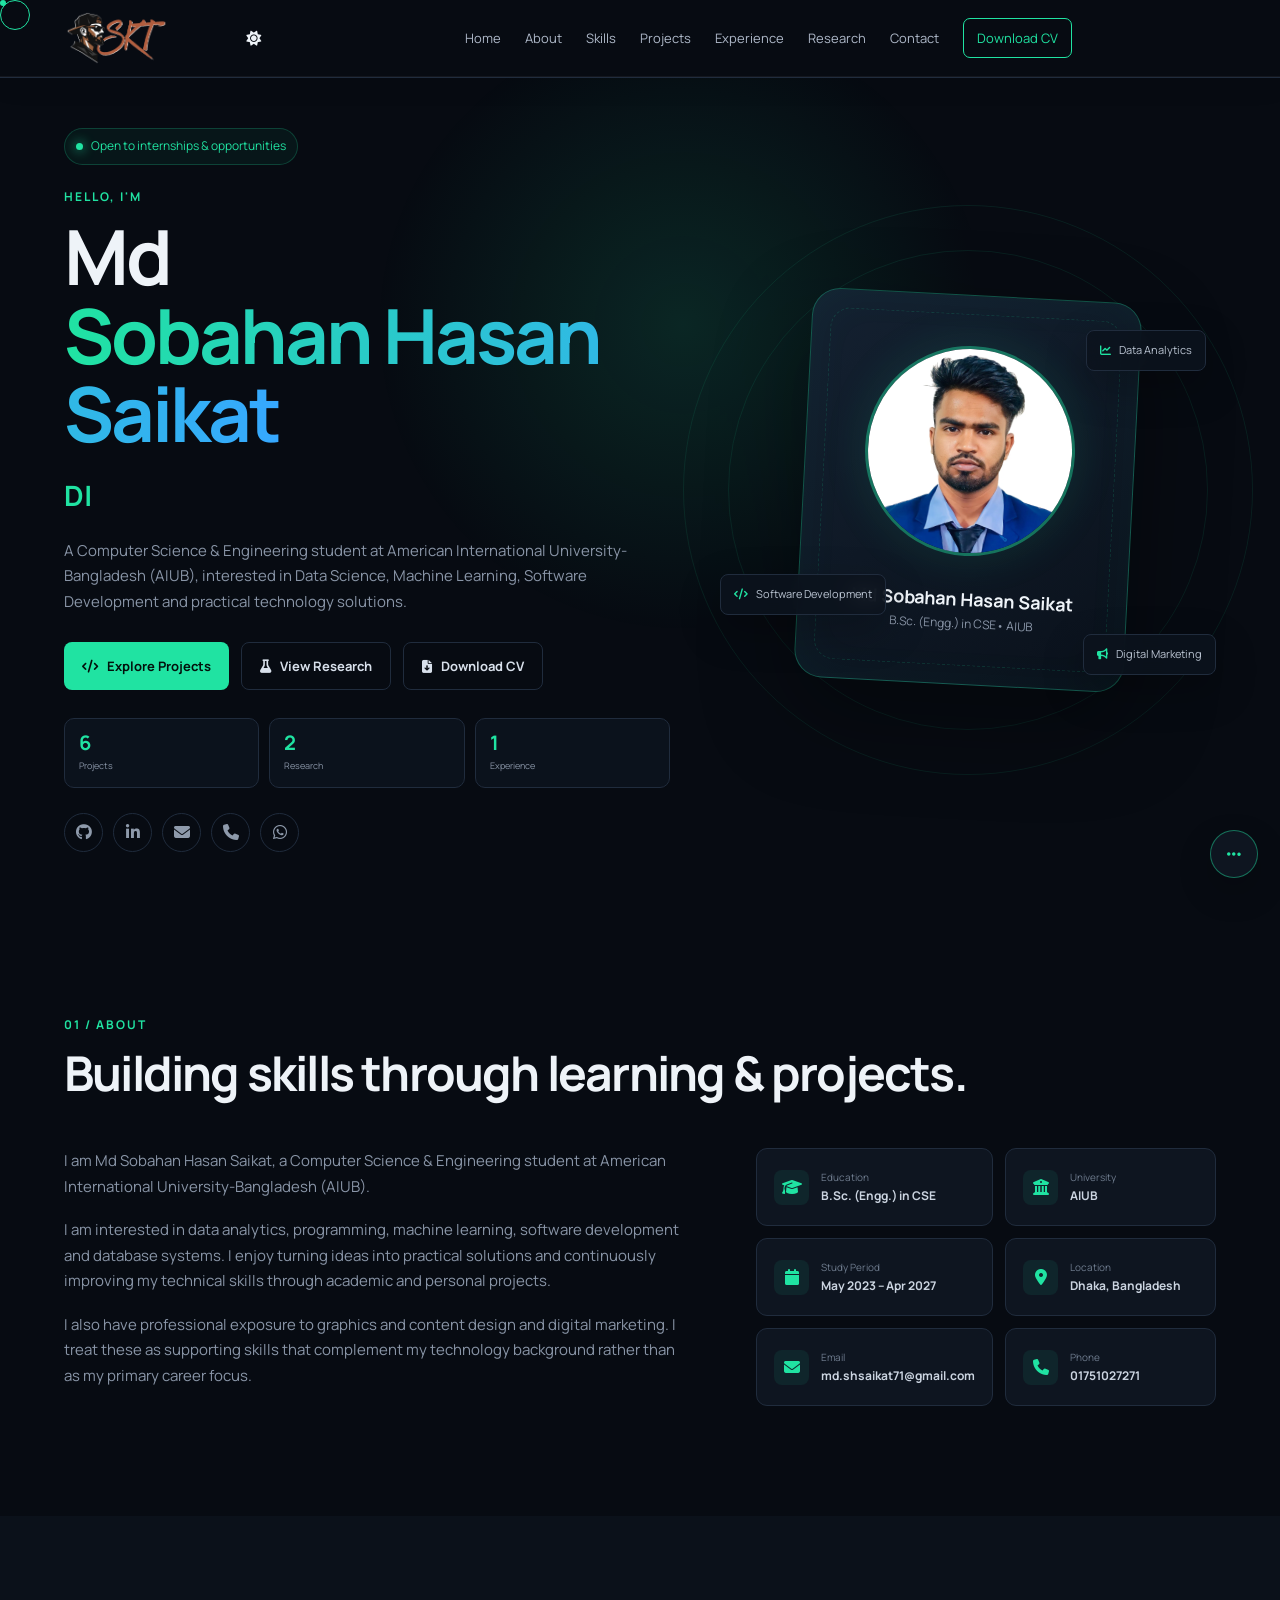
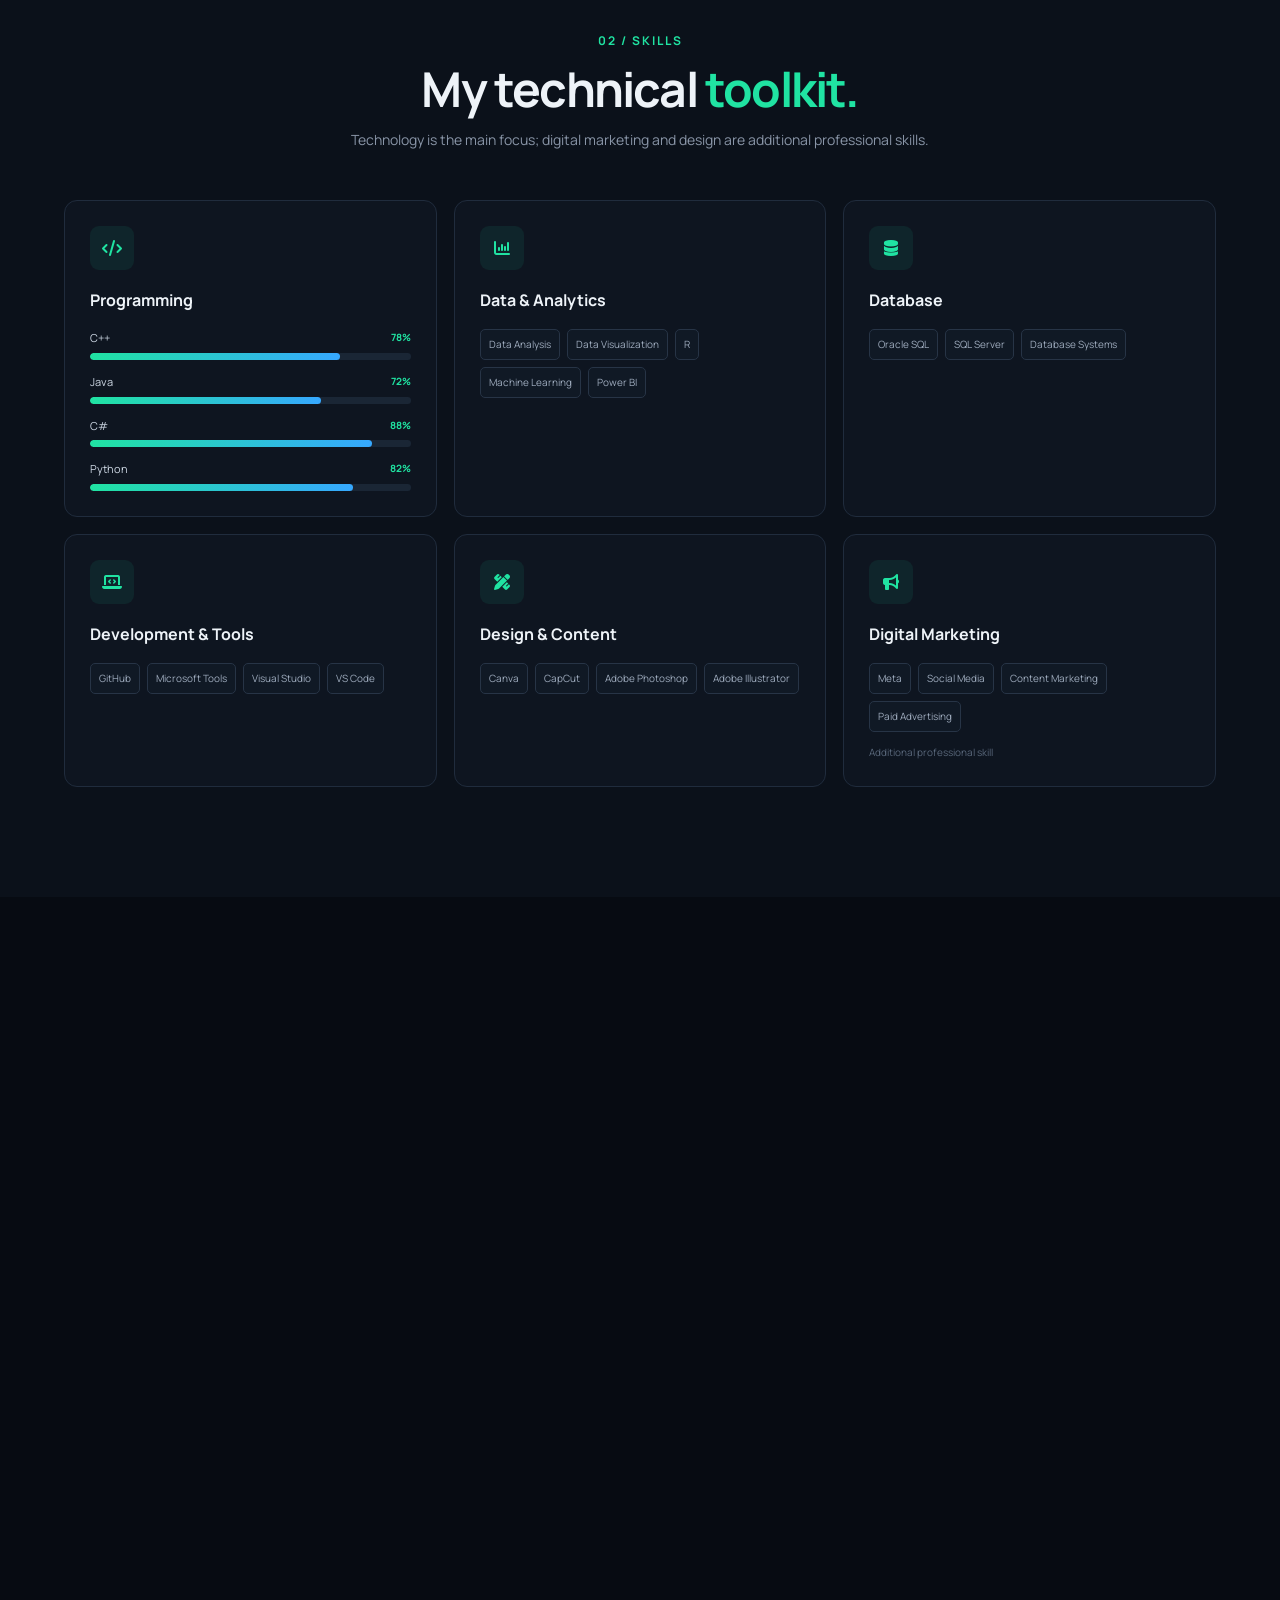
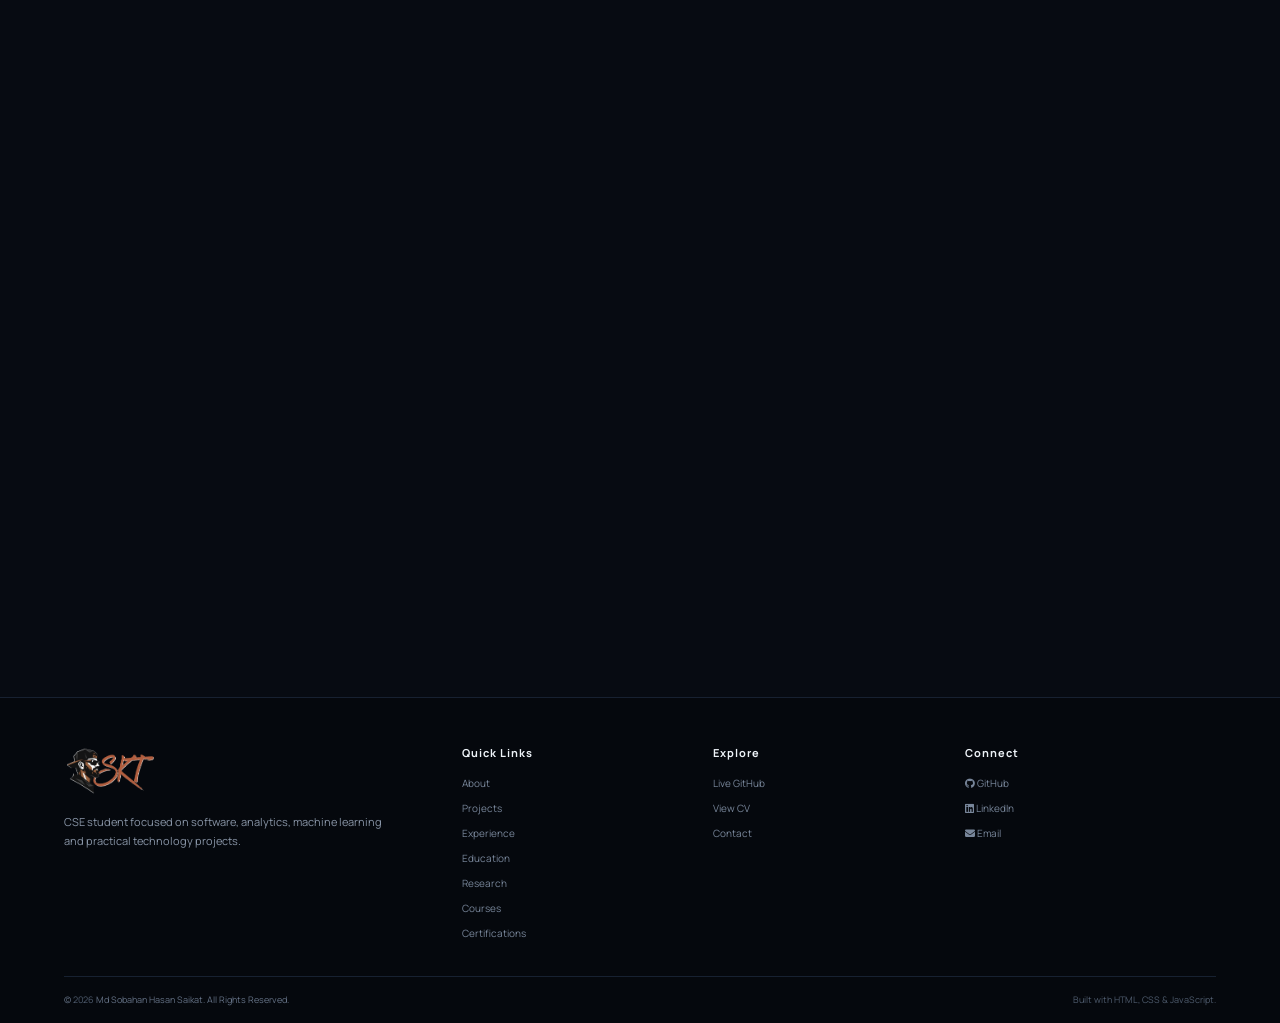
==== commit 5cfa43d4: "Fresh Start" ====
--- a/index.html
+++ b/index.html
@@ -1,385 +1,213 @@
 <!DOCTYPE html>
+
 <html lang="en">
 <head>
-  <meta charset="UTF-8">
-  <meta name="viewport" content="width=device-width, initial-scale=1.0"><link rel="icon" type="image/svg+xml" href="images/favicon.svg?v=2"><link rel="icon" type="image/png" sizes="512x512" href="images/favicon.png?v=2"><link rel="icon" href="images/favicon.ico?v=2" sizes="any"><link rel="apple-touch-icon" sizes="256x256" href="images/apple-touch-icon.png?v=2">
-  
-  
-  <title>Md Sobahan Hasan Saikat | CSE Student, Data & Business Analytics</title>
-  <link rel="preconnect" href="https://cdnjs.cloudflare.com">
-<link rel="preconnect" href="https://fonts.googleapis.com">
-  <link rel="preconnect" href="https://fonts.gstatic.com" crossorigin>
-  <link href="https://fonts.googleapis.com/css2?family=Manrope:wght@400;500;600;700;800&display=swap" rel="stylesheet">
-  <link rel="stylesheet" href="https://cdnjs.cloudflare.com/ajax/libs/font-awesome/6.5.2/css/all.min.css">
-  <script id="theme-bootstrap">(function(){try{var k="saikat-theme",t=localStorage.getItem(k)||localStorage.getItem("theme");if(t!=="light"&&t!=="dark")t="dark";localStorage.setItem(k,t);document.documentElement.dataset.theme=t;document.documentElement.classList.toggle("theme-light-preload",t==="light");}catch(e){}})();</script><link rel="preload" as="image" href="images/Logo.webp" fetchpriority="high"><link rel="stylesheet" href="style.css">
-<meta name="description" content="Md Sobahan Hasan Saikat — AIUB CSE student focused on data analytics, business analysis, software development, machine learning and practical projects.">
-<meta name="author" content="Md Sobahan Hasan Saikat">
-<meta name="robots" content="index,follow,max-image-preview:large,max-snippet:-1,max-video-preview:-1">
-<link rel="canonical" href="https://saikat-71.github.io/home">
-<meta property="og:type" content="website">
-<meta property="og:site_name" content="Saikat Portfolio">
-<meta property="og:title" content="Md Sobahan Hasan Saikat | CSE Student, Data & Business Analytics">
-<meta property="og:description" content="Md Sobahan Hasan Saikat — AIUB CSE student focused on data analytics, business analysis, software development, machine learning and practical projects.">
-<meta property="og:url" content="https://saikat-71.github.io/home">
-<meta property="og:image" content="https://saikat-71.github.io/images/profile.webp">
-<meta property="og:image:alt" content="Md Sobahan Hasan Saikat">
-<meta name="twitter:card" content="summary_large_image">
-<meta name="twitter:title" content="Md Sobahan Hasan Saikat | CSE Student, Data & Business Analytics">
-<meta name="twitter:description" content="Md Sobahan Hasan Saikat — AIUB CSE student focused on data analytics, business analysis, software development, machine learning and practical projects.">
-<meta name="twitter:image" content="https://saikat-71.github.io/images/profile.webp">
-<link rel="manifest" href="site.webmanifest">
-<script type="application/ld+json">{"@context":"https://schema.org","@type":"Person","name":"Md Sobahan Hasan Saikat","url":"https://saikat-71.github.io/","jobTitle":"CSE Student / Aspiring Data & Business Analyst","email":"mailto:md.shsaikat71@gmail.com","sameAs":["https://github.com/saikat-71","https://www.linkedin.com/in/sobahansaikat/"],"alumniOf":{"@type":"CollegeOrUniversity","name":"American International University-Bangladesh"},"knowsAbout":["Data Analytics","Business Analysis","Python","C++","C#","Java","SQL","Machine Learning","Software Development"]}</script><meta name="theme-color" content="#070b10"><meta name="color-scheme" content="dark light">
+<meta charset="utf-8"/>
+<meta content="width=device-width, initial-scale=1.0" name="viewport"/><link href="images/favicon.svg?v=2" rel="icon" type="image/svg+xml"/><link href="images/favicon.png?v=2" rel="icon" sizes="512x512" type="image/png"/><link href="images/favicon.ico?v=2" rel="icon" sizes="any"/><link href="images/apple-touch-icon.png?v=2" rel="apple-touch-icon" sizes="256x256"/>
+<title>Md Sobahan Hasan Saikat | CSE Student, Data &amp; Business Analytics</title>
+<link href="https://cdnjs.cloudflare.com" rel="preconnect"/>
+<link href="https://fonts.googleapis.com" rel="preconnect"/>
+<link crossorigin="" href="https://fonts.gstatic.com" rel="preconnect"/>
+<link href="https://fonts.googleapis.com/css2?family=Manrope:wght@400;500;600;700;800&amp;display=swap" rel="stylesheet"/>
+<link href="https://cdnjs.cloudflare.com/ajax/libs/font-awesome/6.5.2/css/all.min.css" rel="stylesheet"/>
+<script id="theme-bootstrap">(function(){try{var k="saikat-theme",t=localStorage.getItem(k)||localStorage.getItem("theme");if(t!=="light"&&t!=="dark")t="dark";localStorage.setItem(k,t);document.documentElement.dataset.theme=t;document.documentElement.classList.toggle("theme-light-preload",t==="light");}catch(e){}})();</script><link as="image" fetchpriority="high" href="images/Logo.webp" rel="preload"/><link href="style.css" rel="stylesheet"/>
+<meta content="Md Sobahan Hasan Saikat — AIUB CSE student focused on data analytics, business analysis, software development, machine learning and practical projects." name="description"/>
+<meta content="Md Sobahan Hasan Saikat" name="author"/>
+<meta content="index,follow,max-image-preview:large,max-snippet:-1,max-video-preview:-1" name="robots"/>
+<link href="https://saikat-71.github.io/home" rel="canonical"/>
+<meta content="website" property="og:type"/>
+<meta content="Saikat Portfolio" property="og:site_name"/>
+<meta content="Md Sobahan Hasan Saikat | CSE Student, Data &amp; Business Analytics" property="og:title"/>
+<meta content="Md Sobahan Hasan Saikat — AIUB CSE student focused on data analytics, business analysis, software development, machine learning and practical projects." property="og:description"/>
+<meta content="https://saikat-71.github.io/home" property="og:url"/>
+<meta content="https://saikat-71.github.io/images/profile.webp" property="og:image"/>
+<meta content="Md Sobahan Hasan Saikat" property="og:image:alt"/>
+<meta content="summary_large_image" name="twitter:card"/>
+<meta content="Md Sobahan Hasan Saikat | CSE Student, Data &amp; Business Analytics" name="twitter:title"/>
+<meta content="Md Sobahan Hasan Saikat — AIUB CSE student focused on data analytics, business analysis, software development, machine learning and practical projects." name="twitter:description"/>
+<meta content="https://saikat-71.github.io/images/profile.webp" name="twitter:image"/>
+<link href="site.webmanifest" rel="manifest"/>
+<script type="application/ld+json">{"@context":"https://schema.org","@type":"Person","name":"Md Sobahan Hasan Saikat","url":"https://saikat-71.github.io/","jobTitle":"CSE Student / Aspiring Data & Business Analyst","email":"mailto:md.shsaikat71@gmail.com","sameAs":["https://github.com/saikat-71","https://www.linkedin.com/in/sobahansaikat/"],"alumniOf":{"@type":"CollegeOrUniversity","name":"American International University-Bangladesh"},"knowsAbout":["Data Analytics","Business Analysis","Python","C++","C#","Java","SQL","Machine Learning","Software Development"]}</script><meta content="#070b10" name="theme-color"/><meta content="dark light" name="color-scheme"/>
 </head>
-
-<body>
-  <canvas id="particles" aria-hidden="true"></canvas>
-  <div class="cursor-dot" aria-hidden="true"></div><div class="cursor-ring" aria-hidden="true"></div>
-  <div id="preloader"><span></span></div>
-
-  <header class="header">
-    <nav class="nav container">
-      <a class="brand brand-logo" href="#home" aria-label="Saikat home"><img src="images/Logo.webp" alt="Saikat logo" loading="lazy" decoding="async"></a>
-
-      <button class="theme-toggle" id="themeToggle" aria-label="Toggle dark and light mode"><i class="fa-solid fa-sun"></i></button>
-      <button class="menu-toggle" aria-label="Open menu">
-        <i class="fa-solid fa-bars"></i>
-      </button>
-
-      <div class="nav-menu">
-        <a href="#home">Home</a>
-        <a href="#about">About</a>
-        <a href="#skills">Skills</a>
-        <a href="#projects">Projects</a>
-        <a href="#experience">Experience</a>
-        <a href="#research">Research</a>
-        <a href="#contact">Contact</a>
-        <a class="nav-cv" href="documents/CV.pdf" download>Download CV</a>
-      </div>
-    </nav>
-  </header>
-
-  <main>
-    <!-- HERO -->
-    <section id="home" class="hero">
-      <div class="hero-grid container">
-        <div class="hero-copy reveal">
-          <div class="availability"><span></span> Open to internships & opportunities</div>
-          <p class="eyebrow">HELLO, I'M</p>
-          <h1>Md Sobahan<br><span>Hasan Saikat</span></h1>
-          <h2><span id="typing"></span><b class="cursor">|</b></h2>
-          <p class="hero-text">
-            A Computer Science & Engineering student at American International University-Bangladesh (AIUB),
+<body data-page="home">
+<canvas aria-hidden="true" id="particles"></canvas>
+<div aria-hidden="true" class="cursor-dot"></div><div aria-hidden="true" class="cursor-ring"></div>
+<div id="preloader"><span></span></div>
+<!-- Shared header rendered by site-common.js -->
+<main>
+<!-- HERO -->
+<section class="hero" id="home">
+<div class="hero-grid container">
+<div class="hero-copy reveal">
+<div class="availability"><span></span> Open to internships &amp; opportunities</div>
+<p class="eyebrow">HELLO, I'M</p>
+<h1>Md Sobahan<br/><span>Hasan Saikat</span></h1>
+<h2><span id="typing"></span><b class="cursor">|</b></h2>
+<p class="hero-text">
+            A Computer Science &amp; Engineering student at American International University-Bangladesh (AIUB),
             interested in Data Science, Machine Learning, Software Development and practical technology solutions.
           </p>
-
-          <div class="hero-actions">
-            <a class="btn btn-primary" href="#projects"><i class="fa-solid fa-code"></i> Explore Projects</a>
-            <a class="btn btn-ghost" href="#research"><i class="fa-solid fa-flask"></i> View Research</a>
-            <a class="btn btn-ghost" href="documents/CV.pdf" download><i class="fa-solid fa-file-arrow-down"></i> Download CV</a>
-          </div>
-
-          <div class="hero-metrics" aria-label="Portfolio highlights">
-            <div><strong>4</strong><span>Projects</span></div>
-            <div><strong>2</strong><span>Research</span></div>
-            <div><strong>1</strong><span>Experience</span></div>
-          </div>
-
-          <div class="socials">
-            <a href="https://github.com/saikat-71" target="_blank" rel="noopener" aria-label="GitHub"><i class="fa-brands fa-github"></i></a>
-            <a href="https://www.linkedin.com/in/sobahansaikat/" target="_blank" rel="noopener" aria-label="LinkedIn"><i class="fa-brands fa-linkedin-in"></i></a>
-            <a href="mailto:md.shsaikat71@gmail.com" aria-label="Email"><i class="fa-solid fa-envelope"></i></a>
-            <a href="tel:+8801751027271" aria-label="Phone"><i class="fa-solid fa-phone"></i></a>
-            <a href="https://wa.me/8801751027271" target="_blank" rel="noopener" aria-label="WhatsApp"><i class="fa-brands fa-whatsapp"></i></a>
-          </div>
-        </div>
-
-        <div class="hero-visual reveal">
-          <div class="orbit orbit-1"></div>
-          <div class="orbit orbit-2"></div>
-          <div class="profile">
-            <img class="profile-photo" src="images/profile.webp" alt="Md Sobahan Hasan Saikat profile photo" loading="lazy" decoding="async">
-            <div class="profile-caption">
-              <strong>Md Sobahan Hasan Saikat</strong>
-              <span>B.Sc. in CSE • AIUB</span>
-            </div>
-          </div>
-          <div class="float-card fc-one"><i class="fa-solid fa-chart-line"></i><span>Data Analytics</span></div>
-          <div class="float-card fc-two"><i class="fa-solid fa-code"></i><span>Software Development</span></div>
-          <div class="float-card fc-three"><i class="fa-solid fa-bullhorn"></i><span>Digital Marketing</span></div>
-        </div>
-      </div>
-
-      <a class="scroll-cue" href="#about"><span>Scroll to explore</span><i class="fa-solid fa-arrow-down"></i></a>
-    </section>
-
-    <!-- ABOUT -->
-    <section id="about" class="section">
-      <div class="container">
-        <div class="section-head reveal">
-          <span>01 / ABOUT</span>
-          <h2>Building skills through <em>learning & projects.</em></h2>
-        </div>
-
-        <div class="about-grid">
-          <div class="about-copy reveal">
-            <p>
-              I am <strong>Md Sobahan Hasan Saikat</strong>, a Computer Science & Engineering student at
+<div class="hero-actions">
+<a class="btn btn-primary" href="#projects"><i class="fa-solid fa-code"></i> Explore Projects</a>
+<a class="btn btn-ghost" href="#research"><i class="fa-solid fa-flask"></i> View Research</a>
+<a class="btn btn-ghost" download="" href="documents/CV.pdf"><i class="fa-solid fa-file-arrow-down"></i> Download CV</a>
+</div>
+<div aria-label="Portfolio highlights" class="hero-metrics">
+<div><strong>4</strong><span>Projects</span></div>
+<div><strong>2</strong><span>Research</span></div>
+<div><strong>1</strong><span>Experience</span></div>
+</div>
+<div class="socials">
+<a aria-label="GitHub" href="https://github.com/saikat-71" rel="noopener" target="_blank"><i class="fa-brands fa-github"></i></a>
+<a aria-label="LinkedIn" href="https://www.linkedin.com/in/sobahansaikat/" rel="noopener" target="_blank"><i class="fa-brands fa-linkedin-in"></i></a>
+<a aria-label="Email" href="mailto:md.shsaikat71@gmail.com"><i class="fa-solid fa-envelope"></i></a>
+<a aria-label="Phone" href="tel:+8801751027271"><i class="fa-solid fa-phone"></i></a>
+<a aria-label="WhatsApp" href="https://wa.me/8801751027271" rel="noopener" target="_blank"><i class="fa-brands fa-whatsapp"></i></a>
+</div>
+</div>
+<div class="hero-visual reveal">
+<div class="orbit orbit-1"></div>
+<div class="orbit orbit-2"></div>
+<div class="profile">
+<img alt="Md Sobahan Hasan Saikat profile photo" class="profile-photo" decoding="async" loading="lazy" src="images/profile.webp"/>
+<div class="profile-caption">
+<strong>Md Sobahan Hasan Saikat</strong>
+<span>B.Sc. in CSE • AIUB</span>
+</div>
+</div>
+<div class="float-card fc-one"><i class="fa-solid fa-chart-line"></i><span>Data Analytics</span></div>
+<div class="float-card fc-two"><i class="fa-solid fa-code"></i><span>Software Development</span></div>
+<div class="float-card fc-three"><i class="fa-solid fa-bullhorn"></i><span>Digital Marketing</span></div>
+</div>
+</div>
+</section>
+<!-- ABOUT -->
+<section class="section" id="about">
+<div class="container">
+<div class="section-head reveal">
+<span>01 / ABOUT</span>
+<h2>Building skills through <em>learning &amp; projects.</em></h2>
+</div>
+<div class="about-grid">
+<div class="about-copy reveal">
+<p>
+              I am <strong>Md Sobahan Hasan Saikat</strong>, a Computer Science &amp; Engineering student at
               <strong>American International University-Bangladesh (AIUB)</strong>.
             </p>
-            <p>
+<p>
               I am interested in data analytics, programming, machine learning, software development and
               database systems. I enjoy turning ideas into practical solutions and continuously improving
               my technical skills through academic and personal projects.
             </p>
-            <p>
+<p>
               I also have professional exposure to graphics and content design and digital marketing.
               I treat these as supporting skills that complement my technology background rather than as my
               primary career focus.
             </p>
-          </div>
+</div>
+<div class="fact-grid reveal" aria-live="polite"></div>
+</div>
+</div>
+</section>
+<!-- SKILLS -->
+<section class="section section-dark" id="skills">
+<div class="container">
+<div class="section-head center reveal">
+<span>02 / SKILLS</span>
+<h2>My technical <em>toolkit.</em></h2>
+<p>Technology is the main focus; digital marketing and design are additional professional skills.</p>
+</div>
+<div aria-live="polite" class="skill-groups"></div>
+</div>
+</section>
+<!-- PROJECTS -->
+<section class="section" id="projects">
+<div class="container">
+<div class="section-head reveal">
+<span>03 / PROJECTS</span>
+<h2>Selected <em>academic projects.</em></h2>
+<p>Projects from my CSE, data science and software development work.</p>
+</div>
+<div aria-live="polite" class="project-grid"></div>
+<div class="center reveal github-cta"><a class="btn btn-ghost" href="projects.html"><i class="fa-solid fa-table-cells"></i> View All Projects</a>
+<a class="btn btn-primary" href="github.html"><i class="fa-brands fa-github"></i> Explore Live GitHub Repositories</a>
+<p class="skill-note">Live repository data is available on a separate page.</p>
+</div>
+</div>
+</section>
+<!-- EXPERIENCE -->
+<section class="section section-dark" id="experience">
+<div class="container">
+<div class="section-head center reveal">
+<span>04 / EXPERIENCE</span>
+<h2>Professional <em>experience.</em></h2>
+</div>
+<div aria-live="polite" class="timeline"></div>
+<div class="collection-more experience-more"><a class="see-more-link btn btn-primary magnetic" href="experience.html"><i class="fa-solid fa-arrow-right"></i> View All Experience</a></div>
+</div>
+</section>
+<!-- EDUCATION -->
+<section class="section" id="education">
+<div class="container">
+<div class="section-head reveal">
+<span>05 / EDUCATION</span>
+<h2>Academic <em>background.</em></h2>
+</div>
+<div class="education-list" aria-live="polite"></div>
+<div class="center reveal">
+<a class="btn btn-primary magnetic" href="education.html" data-education-more><i class="fa-solid fa-graduation-cap"></i> See More Academic Background</a>
+</div>
+</div>
+</section>
+<!-- RESEARCH -->
+<section class="section section-dark" id="research">
+<div class="container">
+<div class="section-head center reveal">
+<span>06 / RESEARCH</span>
+<h2>Academic <em>research work.</em></h2>
+</div>
+<div aria-live="polite" class="research-list"></div>
+</div>
+</section>
+<!-- CERTIFICATIONS -->
+<section class="section" id="courses">
+<div class="container">
+<div class="section-head"><span>07 / COURSES</span><h2>Additional <em>courses.</em></h2><p>External courses and learning completed beyond the academic curriculum.</p></div>
+<div aria-live="polite" class="course-list"></div>
+</div>
+</section>
+<section class="section section-dark" id="certificates">
+<div class="container">
+<div class="section-head reveal">
+<span>08 / CERTIFICATIONS</span>
+<h2>Learning &amp; <em>certifications.</em></h2>
+</div>
+<div aria-live="polite" class="cert-grid"></div>
+</div>
+</section>
+<!-- CONTACT -->
+<section class="contact section" id="contact">
+<div class="container">
+<div class="contact-box reveal">
+<span>09 / CONTACT</span>
+<h2>Let's connect &amp; <em>build something useful.</em></h2>
+<p>I am open to collaboration, internships and professional opportunities.</p>
+<a class="email" href="mailto:md.shsaikat71@gmail.com">md.shsaikat71@gmail.com <i class="fa-solid fa-arrow-up-right-from-square"></i></a>
+<div class="contact-links">
+<a href="https://github.com/saikat-71" rel="noopener" target="_blank"><i class="fa-brands fa-github"></i> GitHub</a>
+<a href="https://www.linkedin.com/in/sobahansaikat/" rel="noopener" target="_blank"><i class="fa-brands fa-linkedin"></i> LinkedIn</a>
+<a href="tel:+8801751027271"><i class="fa-solid fa-phone"></i> 01751027271</a>
+<a href="https://wa.me/8801751027271" rel="noopener" target="_blank"><i class="fa-brands fa-whatsapp"></i> WhatsApp</a>
+</div>
+<div class="location"><i class="fa-solid fa-location-dot"></i> Bashundhara R/A, Dhaka, Bangladesh</div>
+</div>
+</div>
+</section>
+</main>
+<div aria-hidden="true" class="modal" id="certificateModal"><div class="modal-backdrop"></div><div class="certificate-preview"><div class="certificate-preview-head"><div><span>08 / CERTIFICATE PREVIEW</span><h2 id="modalCertTitle">Certificate</h2><p id="modalCertProvider">Training</p></div><button class="modal-back" id="certificateModalBack" type="button"><i class="fa-solid fa-arrow-left"></i> Back</button></div><div class="certificate-preview-frame" id="certificatePreviewContent"></div></div></div>
+<!-- Shared footer rendered by site-common.js -->
 
-          <div class="fact-grid reveal">
-            <div class="fact"><i class="fa-solid fa-graduation-cap"></i><div><small>Education</small><strong>B.Sc. in CSE</strong></div></div>
-            <div class="fact"><i class="fa-solid fa-building-columns"></i><div><small>University</small><strong>AIUB</strong></div></div>
-            <div class="fact"><i class="fa-solid fa-calendar"></i><div><small>Study Period</small><strong>May 2023 – Apr 2027</strong></div></div>
-            <div class="fact"><i class="fa-solid fa-location-dot"></i><div><small>Location</small><strong>Dhaka, Bangladesh</strong></div></div>
-            <div class="fact"><i class="fa-solid fa-envelope"></i><div><small>Email</small><strong>md.shsaikat71@gmail.com</strong></div></div>
-            <div class="fact"><i class="fa-solid fa-phone"></i><div><small>Phone</small><strong>01751027271</strong></div></div>
-          </div>
-        </div>
-      </div>
-    </section>
-
-    <!-- SKILLS -->
-    <section id="skills" class="section section-dark">
-      <div class="container">
-        <div class="section-head center reveal">
-          <span>02 / SKILLS</span>
-          <h2>My technical <em>toolkit.</em></h2>
-          <p>Technology is the main focus; digital marketing and design are additional professional skills.</p>
-        </div>
-
-        <div class="skill-groups">
-          <article class="skill-card reveal">
-            <div class="skill-icon"><i class="fa-solid fa-code"></i></div>
-            <h3>Programming</h3>
-            <div class="tags"><span>C++</span><span>Java</span><span>C#</span><span>Python</span></div>
-          </article>
-
-          <article class="skill-card reveal">
-            <div class="skill-icon"><i class="fa-solid fa-chart-column"></i></div>
-            <h3>Data & Analytics</h3>
-            <div class="tags"><span>Data Analysis</span><span>Data Visualization</span><span>R</span><span>Machine Learning</span></div>
-          </article>
-
-          <article class="skill-card reveal">
-            <div class="skill-icon"><i class="fa-solid fa-database"></i></div>
-            <h3>Database</h3>
-            <div class="tags"><span>Oracle SQL</span><span>SQL Server</span><span>Database Systems</span></div>
-          </article>
-
-          <article class="skill-card reveal">
-            <div class="skill-icon"><i class="fa-solid fa-laptop-code"></i></div>
-            <h3>Development & Tools</h3>
-            <div class="tags"><span>GitHub</span><span>Microsoft Tools</span><span>Visual Studio</span><span>VS Code</span></div>
-          </article>
-
-          <article class="skill-card reveal">
-            <div class="skill-icon"><i class="fa-solid fa-pen-ruler"></i></div>
-            <h3>Design & Content</h3>
-            <div class="tags"><span>Canva</span><span>CapCut</span><span>Adobe Photoshop</span><span>Adobe Illustrator</span></div>
-          </article>
-
-          <article class="skill-card reveal">
-            <div class="skill-icon"><i class="fa-solid fa-bullhorn"></i></div>
-            <h3>Digital Marketing</h3>
-            <div class="tags"><span>Meta</span><span>Social Media</span><span>Content Marketing</span><span>Paid Advertising</span></div>
-            <p class="skill-note">Additional professional skill</p>
-          </article>
-        </div>
-      </div>
-    </section>
-
-    <!-- PROJECTS -->
-    <section id="projects" class="section">
-      <div class="container">
-        <div class="section-head reveal">
-          <span>03 / PROJECTS</span>
-          <h2>Selected <em>academic projects.</em></h2>
-          <p>Projects from my CSE, data science and software development work.</p>
-        </div>
-
-        <div class="project-grid">
-          <article class="project reveal">
-            <div class="project-cover"><img src="images/project-bakery.webp" alt="Bakery Shop Management System project cover" loading="lazy" decoding="async"><div class="cover-label">C# / SQL</div></div>
-            <div class="project-top"><span class="project-number">01</span><a href="https://github.com/saikat-71" target="_blank" rel="noopener"><i class="fa-brands fa-github"></i></a></div>
-            <h3>Bakery Shop Management System</h3>
-            <p>A C# WinForms and SQL Server based management system for products, inventory, sales, orders, invoices and user roles.</p>
-            <div class="tags"><span>C#</span><span>WinForms</span><span>SQL Server</span><span>OOP</span></div><div class="project-actions"><a class="project-details" href="project.html?id=bakery">View project details <i class="fa-solid fa-arrow-right"></i></a><a class="report-link" href="documents/bakery-shop-management-report.pdf" target="_blank"><i class="fa-solid fa-file-pdf"></i> View report PDF</a></div>
-          </article>
-
-          <article class="project reveal">
-            <div class="project-cover"><img src="images/project-forecasting.webp" alt="E-Commerce Sales Forecasting project cover" loading="lazy" decoding="async"><div class="cover-label">ML / DATA</div></div>
-            <div class="project-top"><span class="project-number">02</span><a href="https://github.com/saikat-71" target="_blank" rel="noopener"><i class="fa-brands fa-github"></i></a></div>
-            <h3>E-Commerce Sales Forecasting</h3>
-            <p>An academic data science project combining e-commerce sales analysis, machine learning forecasting and interactive visualization.</p>
-            <div class="tags"><span>R</span><span>Python</span><span>Random Forest</span><span>XGBoost</span></div><div class="project-actions"><a class="project-details" href="project.html?id=forecasting">View project details <i class="fa-solid fa-arrow-right"></i></a><a class="report-link" href="documents/ecommerce-sales-forecasting-report.pdf" target="_blank"><i class="fa-solid fa-file-pdf"></i> View report PDF</a></div>
-          </article>
-
-          <article class="project reveal">
-            <div class="project-cover"><img src="images/project-analytics.webp" alt="Interactive E-Commerce Sales Analytics project cover" loading="lazy" decoding="async"><div class="cover-label">ANALYTICS</div></div>
-            <div class="project-top"><span class="project-number">03</span><a href="https://github.com/saikat-71" target="_blank" rel="noopener"><i class="fa-brands fa-github"></i></a></div>
-            <h3>Interactive E-Commerce Sales Analytics</h3>
-            <p>Analysis of sales trends, customers, regions, products, profit/loss and business factors using data visualization techniques.</p>
-            <div class="tags"><span>Data Analysis</span><span>R</span><span>ggplot2</span><span>Power BI</span></div><div class="project-actions"><a class="project-details" href="project.html?id=analytics">View project details <i class="fa-solid fa-arrow-right"></i></a><a class="report-link" href="documents/ecommerce-sales-analytics-report.pdf" target="_blank"><i class="fa-solid fa-file-pdf"></i> View report PDF</a></div>
-          </article>
-
-          <article class="project reveal">
-            <div class="project-cover"><img src="images/project-ml.webp" alt="Machine Learning Experiments project cover" loading="lazy" decoding="async"><div class="cover-label">MACHINE LEARNING</div></div>
-            <div class="project-top"><span class="project-number">04</span><a href="https://github.com/saikat-71" target="_blank" rel="noopener"><i class="fa-brands fa-github"></i></a></div>
-            <h3>Machine Learning Experiments</h3>
-            <p>Practical experimentation with regression, ensemble learning, model evaluation and clustering techniques for academic work.</p>
-            <div class="tags"><span>Machine Learning</span><span>R</span><span>Python</span><span>K-Means</span></div><div class="project-actions"><a class="project-details" href="project.html?id=ml">View project details <i class="fa-solid fa-arrow-right"></i></a><a class="report-link" href="documents/machine-learning-experiments-report.pdf" target="_blank"><i class="fa-solid fa-file-pdf"></i> View report PDF</a></div>
-          </article>
-        </div>
-
-        <div class="center reveal github-cta"><a class="btn btn-ghost" href="projects.html"><i class="fa-solid fa-table-cells"></i> View All Projects</a> 
-          <a class="btn btn-primary" href="github.html"><i class="fa-brands fa-github"></i> Explore Live GitHub Repositories</a>
-          <p class="skill-note">Live repository data is available on a separate page.</p>
-        </div>
-      </div>
-    </section>
-
-    <!-- EXPERIENCE -->
-    <section id="experience" class="section section-dark">
-      <div class="container">
-        <div class="section-head center reveal">
-          <span>04 / EXPERIENCE</span>
-          <h2>Professional <em>experience.</em></h2>
-        </div>
-
-        <div class="timeline">
-          <article class="timeline-item reveal">
-            <div class="timeline-marker"></div>
-            <div class="timeline-date">May 2025 – July 2026</div>
-            <div class="timeline-card">
-              <div class="company-heading"><img src="images/farsight-logo.jpg" alt="FARSIGHT company logo" loading="lazy" decoding="async"><div><h3>Multimedia Designer</h3><h4>FARSIGHT</h4></div></div>
-              <p>Designed graphics and video content for digital campaigns using Canva and Photoshop, including creatives for Meta Ads.</p>
-              <p>Created marketing content and ad creatives and collaborated with the marketing team on campaign materials.</p>
-            </div>
-          </article>
-
-        </div>
-        <div class="collection-more experience-more"><a class="see-more-link btn btn-primary magnetic" href="experience.html"><i class="fa-solid fa-arrow-right"></i> View All Experience</a></div>
-      </div>
-    </section>
-
-    <!-- EDUCATION -->
-    <section class="section">
-      <div class="container">
-        <div class="section-head reveal">
-          <span>05 / EDUCATION</span>
-          <h2>Academic <em>background.</em></h2>
-        </div>
-
-        <div class="education reveal">
-          <div class="edu-icon"><i class="fa-solid fa-graduation-cap"></i></div>
-          <div>
-            <div class="edu-date">May 2023 – Apr 2027</div>
-            <h3>B.Sc. in Computer Science & Engineering</h3>
-            <h4>American International University-Bangladesh (AIUB)</h4>
-            <p>Relevant coursework: Process Design, Project Management, Database Systems, Object-Oriented Programming and Data Analysis.</p>
-          </div>
-        </div>
-        <div class="center reveal">
-          <a class="btn btn-primary magnetic" href="education.html"><i class="fa-solid fa-graduation-cap"></i> See More Academic Background</a>
-        </div>
-      </div>
-    </section>
-
-    <!-- RESEARCH -->
-    <section id="research" class="section section-dark">
-      <div class="container">
-        <div class="section-head center reveal">
-          <span>06 / RESEARCH</span>
-          <h2>Academic <em>research work.</em></h2>
-        </div>
-
-        <div class="research-list">
-          <article class="research-card reveal">
-            <div class="research-icon"><i class="fa-solid fa-book-open"></i></div>
-            <div><h3>Educational Aspirations and Brain Drain: A Study of Bangladeshi Undergraduate Students' Perspectives</h3><p>Research on the factors influencing Bangladeshi undergraduate students' aspirations to study or build careers abroad, based on a student survey.</p><div class="tags"><span>Survey Research</span><span>Higher Education</span><span>Bangladesh</span><span>Brain Drain</span></div><span class="paper-meta">85+ survey responses • Conference research</span><div class="research-actions"><a class="project-details" href="research.html?id=brain-drain">View research details <i class="fa-solid fa-arrow-right"></i></a><a class="report-link" href="documents/brain-drain-research-report.pdf" target="_blank"><i class="fa-solid fa-file-pdf"></i> View report PDF</a></div></div>
-          </article>
-          <article class="research-card reveal">
-            <div class="research-icon"><i class="fa-solid fa-magnifying-glass-chart"></i></div>
-            <div><h3>E-Commerce Sales Forecasting Using Machine Learning and Interactive Visualization</h3><p>Academic research work focused on e-commerce sales analysis, machine learning based sales forecasting and interactive visualization for business decision support.</p><div class="tags"><span>Data Science</span><span>Machine Learning</span><span>Sales Forecasting</span><span>E-Commerce</span><span>Visualization</span></div><div class="research-actions"><a class="project-details" href="research.html?id=forecasting">View research details <i class="fa-solid fa-arrow-right"></i></a><a class="report-link" href="documents/ecommerce-sales-forecasting-research-report.pdf" target="_blank"><i class="fa-solid fa-file-pdf"></i> View report PDF</a></div></div>
-          </article>
-        </div>
-      </div>
-    </section>
-
-    <!-- CERTIFICATIONS -->
-    <section id="courses" class="section">
-      <div class="container">
-        <div class="section-head"><span>07 / ADDITIONAL LEARNING</span><h2>Additional <em>courses.</em></h2><p>External courses and learning completed beyond the academic curriculum.</p></div>
-        <div class="course-list"></div>
-      </div>
-    </section>
-    <section id="certificates" class="section">
-      <div class="container">
-        <div class="section-head reveal">
-          <span>07 / CERTIFICATIONS</span>
-          <h2>Learning & <em>certifications.</em></h2>
-        </div>
-
-        <div class="cert-grid">
-          <article class="certificate reveal"><i class="fa-solid fa-certificate"></i><div><h3>Advanced Digital Marketing</h3><p>Level 1 & Level 2 — Future IT</p><small>References: 222810 / 30180</small><button class="preview-btn" data-title="Advanced Digital Marketing" data-provider="Future IT" data-file="documents/advanced-digital-marketing-advance-digital-marketing-l1-l2-certificate.pdf">Preview</button></div></article>
-          <article class="certificate reveal"><i class="fa-solid fa-award"></i><div><h3>IT Essentials</h3><p>Training — 2023</p><button class="preview-btn" data-title="IT Essentials" data-provider="Training — 2023">Preview</button></div></article>
-          <article class="certificate reveal"><i class="fa-solid fa-palette"></i><div><h3>Creative Content Design Techniques</h3><p>Training — 2024</p><button class="preview-btn" data-title="Creative Content Design Techniques" data-provider="Training — 2024">Preview</button></div></article>
-          <article class="certificate reveal"><i class="fa-solid fa-bullhorn"></i><div><h3>Introduction to Digital Marketing</h3><p>Training — 2024</p><button class="preview-btn" data-title="Introduction to Digital Marketing" data-provider="Training — 2024">Preview</button></div></article>
-        </div>
-      </div>
-    </section>
-
-    <!-- CONTACT -->
-    <section id="contact" class="contact section">
-      <div class="container">
-        <div class="contact-box reveal">
-          <span>08 / CONTACT</span>
-          <h2>Let's connect & <em>build something useful.</em></h2>
-          <p>I am open to collaboration, internships and professional opportunities.</p>
-          <a class="email" href="mailto:md.shsaikat71@gmail.com">md.shsaikat71@gmail.com <i class="fa-solid fa-arrow-up-right-from-square"></i></a>
-
-          <div class="contact-links">
-            <a href="https://github.com/saikat-71" target="_blank" rel="noopener"><i class="fa-brands fa-github"></i> GitHub</a>
-            <a href="https://www.linkedin.com/in/sobahansaikat/" target="_blank" rel="noopener"><i class="fa-brands fa-linkedin"></i> LinkedIn</a>
-            <a href="tel:+8801751027271"><i class="fa-solid fa-phone"></i> 01751027271</a>
-            <a href="https://wa.me/8801751027271" target="_blank" rel="noopener"><i class="fa-brands fa-whatsapp"></i> WhatsApp</a>
-          </div>
-
-          <div class="location"><i class="fa-solid fa-location-dot"></i> Bashundhara R/A, Dhaka, Bangladesh</div>
-        </div>
-      </div>
-    </section>
-  </main>
-
-  <div id="certificateModal" class="modal" aria-hidden="true"><div class="modal-backdrop"></div><div class="certificate-preview"><button class="modal-close" aria-label="Close">&times;</button><div class="certificate-preview-head"><div><span>07A / CERTIFICATE PREVIEW</span><h2 id="modalCertTitle">Certificate</h2><p id="modalCertProvider">Training</p></div></div><div id="certificatePreviewContent" class="certificate-preview-frame"></div></div></div>
-
-  <footer>
-    <div class="container footer-grid">
-      <div class="footer-about">
-        <a class="brand brand-logo footer-logo" href="#home" aria-label="Saikat home"><img src="images/Logo.webp" alt="Saikat logo" loading="lazy" decoding="async"></a>
-        <p>CSE student and aspiring business/data analyst focused on software, analytics, machine learning and creative digital work.</p>
-      </div>
-      <div class="footer-column"><h4>Quick Links</h4><a href="#about">About</a><a href="#skills">Skills</a><a href="#projects">Projects</a><a href="#experience">Experience</a><a href="education.html">Academic Background</a><a href="#research">Academic Research</a><a href="courses.html">Additional Courses</a><a href="#certificates">Learning & Certifications</a></div>
-      <div class="footer-column"><h4>Explore</h4><a href="github.html">Live GitHub</a><a href="projects.html">All Projects</a><a href="experience.html">Professional Experience</a><a href="courses.html">Additional Courses</a><a href="documents/CV.pdf" target="_blank">Download CV</a><a href="admin.html">Admin Dashboard</a><a href="#contact">Contact</a></div>
-      <div class="footer-column"><h4>Connect</h4><a href="https://github.com/saikat-71" target="_blank" rel="noopener"><i class="fa-brands fa-github"></i> GitHub</a><a href="https://www.linkedin.com/in/sobahansaikat/" target="_blank" rel="noopener"><i class="fa-brands fa-linkedin"></i> LinkedIn</a><a href="mailto:md.shsaikat71@gmail.com"><i class="fa-solid fa-envelope"></i> Email</a><a href="https://wa.me/8801751027271" target="_blank" rel="noopener"><i class="fa-brands fa-whatsapp"></i> WhatsApp</a><div class="footer-social"><a href="https://github.com/saikat-71" target="_blank" rel="noopener" aria-label="GitHub"><i class="fa-brands fa-github"></i></a><a href="https://www.linkedin.com/in/sobahansaikat/" target="_blank" rel="noopener" aria-label="LinkedIn"><i class="fa-brands fa-linkedin-in"></i></a></div></div>
-    </div>
-    <div class="container footer-bottom"><p>© <span id="year"></span> Md Sobahan Hasan Saikat. All Rights Reserved.</p><span>Built with HTML, CSS & JavaScript.</span></div>
-  </footer>
-
-  <button id="topBtn" aria-label="Back to top"><i class="fa-solid fa-arrow-up"></i></button>
-  <script src="script.js"></script>
-<script src="data/portfolio-loader.js"></script>
-<script src="site-common.js"></script><script src="enhancements.js"></script></body>
+<script src="script.js"></script>
+<script src="site-common.js"></script>
+<script src="data/portfolio-loader.js"></script><script src="analytics.js" defer></script><script src="enhancements.js"></script></body>
 </html>
--- a/style.css
+++ b/style.css
@@ -8,7 +8,7 @@
 body, .header, .section, footer, .theme-toggle, .project, .skill-card, .fact, .timeline-card, .education, .research-card, .certificate, .repo-card, .github-profile-card{transition:background-color .22s ease,color .22s ease,border-color .22s ease}
 
 a{text-decoration:none;color:inherit}button{font:inherit}.container{width:min(var(--max),90%);margin:auto}
-.header{position:fixed;top:0;left:0;width:100%;z-index:1000;background:rgba(7,11,18,.72);backdrop-filter:blur(18px);border-bottom:1px solid rgba(255,255,255,.05)}
+.header{position:fixed;top:0;left:0;width:100%;z-index:1000;background:var(--bg);backdrop-filter:blur(18px);border-bottom:1px solid rgba(255,255,255,.05)}
 .nav{height:76px;display:flex;align-items:center;justify-content:space-between}
 .brand{font-weight:800;font-size:22px;letter-spacing:-1px}.brand span{color:var(--accent)}
 .nav-menu{display:flex;align-items:center;gap:26px}.nav-menu>a{font-size:13px;color:#aeb8c8;transition:.25s}.nav-menu>a:hover{color:var(--accent)}
@@ -30,7 +30,7 @@
 .profile-caption{text-align:center;margin-top:28px;display:flex;flex-direction:column}.profile-caption strong{font-size:18px}.profile-caption span{color:var(--muted);font-size:12px}
 .orbit{position:absolute;border:1px solid rgba(32,227,162,.09);border-radius:50%;pointer-events:none}.orbit-1{width:480px;height:480px;animation:spin 20s linear infinite}.orbit-2{width:570px;height:570px;animation:spin 30s linear infinite reverse}@keyframes spin{to{transform:rotate(360deg)}}
 .float-card{position:absolute;padding:10px 13px;border:1px solid var(--line);background:rgba(12,19,29,.88);backdrop-filter:blur(10px);border-radius:8px;font-size:11px;color:#b9c3d1;display:flex;gap:8px;align-items:center;box-shadow:0 15px 40px rgba(0,0,0,.25)}.float-card i{color:var(--accent)}.fc-one{top:90px;right:10px;animation:float 4s ease-in-out infinite}.fc-two{left:0;bottom:125px;animation:float 4s ease-in-out infinite 1s}.fc-three{right:0;bottom:65px;animation:float 4s ease-in-out infinite 2s}@keyframes float{50%{transform:translateY(-10px)}}
-.scroll-cue{position:absolute;bottom:22px;left:50%;transform:translateX(-50%);display:flex;flex-direction:column;align-items:center;gap:5px;color:#687589;font-size:10px}.scroll-cue i{color:var(--accent)}
+
 .section{padding:110px 0}.section-dark{background:#0b111a}.section-head{margin-bottom:48px}.section-head.center{text-align:center;max-width:750px;margin:0 auto 48px}.section-head h2{font-size:clamp(31px,4.5vw,48px);line-height:1.15;letter-spacing:-1.8px;margin-top:8px}.section-head h2 em,.contact-box h2 em{font-style:normal;color:var(--accent)}.section-head p{color:var(--muted);font-size:14px;margin-top:12px}
 .about-grid{display:grid;grid-template-columns:1.15fr .85fr;gap:70px}.about-copy p{color:var(--muted);font-size:15px;margin-bottom:18px}.about-copy strong{color:#dfe7f1}
 .fact-grid{display:grid;grid-template-columns:1fr 1fr;gap:12px}.fact{background:var(--panel);border:1px solid var(--line);border-radius:11px;padding:17px;display:flex;gap:12px;align-items:center;transition:.3s}.fact:hover{border-color:rgba(32,227,162,.5);transform:translateY(-3px)}.fact i{color:var(--accent);width:35px;height:35px;display:grid;place-items:center;background:rgba(32,227,162,.08);border-radius:8px}.fact small,.fact strong{display:block}.fact small{color:#6f7c8e;font-size:10px}.fact strong{font-size:12px;color:#cbd4e0}
@@ -42,7 +42,7 @@
 .cert-grid{display:grid;grid-template-columns:1fr 1fr;gap:17px}.certificate{display:flex;gap:16px;padding:23px;background:var(--panel);border:1px solid var(--line);border-radius:12px;transition:.3s}.certificate:hover{border-color:rgba(32,227,162,.5);transform:translateY(-4px)}.certificate>i{width:45px;height:45px;min-width:45px;border-radius:9px;display:grid;place-items:center;background:rgba(32,227,162,.08);color:var(--accent)}.certificate h3{font-size:15px}.certificate p{font-size:12px;color:#8996a8}.certificate small{font-size:10px;color:#5f6c7e}
 .contact{padding-bottom:120px}.contact-box{text-align:center;max-width:850px;margin:auto;padding:65px 25px;border:1px solid rgba(32,227,162,.2);border-radius:20px;background:radial-gradient(circle at 50% 0,rgba(32,227,162,.08),transparent 50%),var(--panel)}.contact-box>span{font-size:11px;color:var(--accent);letter-spacing:2px;font-weight:700}.contact-box h2{font-size:clamp(34px,5vw,54px);line-height:1.12;letter-spacing:-2px;margin:12px 0}.contact-box>p{color:var(--muted);font-size:14px}.email{display:inline-block;color:var(--accent);font-size:clamp(18px,3vw,28px);margin:28px 0 22px;border-bottom:1px solid rgba(32,227,162,.5);padding-bottom:5px}.contact-links{display:flex;justify-content:center;gap:9px;flex-wrap:wrap}.contact-links a{border:1px solid var(--line);padding:9px 13px;border-radius:7px;color:#a8b3c3;font-size:11px;transition:.25s}.contact-links a:hover{border-color:var(--accent);color:var(--accent)}.location{margin-top:22px;color:#687689;font-size:11px}
 footer{border-top:1px solid #172131;background:#05080d}.footer-inner{min-height:90px;display:flex;align-items:center;justify-content:space-between;gap:20px}.footer-inner p{font-size:10px;color:#5e6b7d}.footer-social{display:flex;gap:10px}.footer-social a{color:#718095}.footer-social a:hover{color:var(--accent)}
-#topBtn{position:fixed;right:max(18px,env(safe-area-inset-right));bottom:max(18px,env(safe-area-inset-bottom));width:44px;height:44px;box-sizing:border-box;border:0;border-radius:8px;background:var(--accent);color:#03110c;display:grid;place-items:center;opacity:0;visibility:hidden;cursor:pointer;transition:.3s;z-index:900}#topBtn.show{opacity:1;visibility:visible}#topBtn:hover{transform:translateY(-4px)}
+
 .reveal{opacity:0;transform:translateY(28px);transition:opacity .75s ease,transform .75s ease}.reveal.show{opacity:1;transform:none}
 #preloader{position:fixed;inset:0;background:var(--bg);z-index:5000;display:grid;place-items:center;transition:.5s}#preloader span{width:46px;height:46px;border:3px solid #203040;border-top-color:var(--accent);border-radius:50%;animation:load .8s linear infinite}@keyframes load{to{transform:rotate(360deg)}}
 
@@ -52,7 +52,7 @@
   .skill-groups{grid-template-columns:1fr 1fr}
 }
 @media(max-width:650px){
-  .section{padding:80px 0}.hero h1{font-size:43px}.hero-visual{min-height:310px}.profile{transform:scale(.66) rotate(3deg);margin-top:-35px;margin-bottom:-55px}.orbit{display:none}.skill-groups,.project-grid,.cert-grid{grid-template-columns:1fr}.fact-grid{grid-template-columns:1fr}.research-card{grid-template-columns:1fr}.education{flex-direction:column}.footer-inner{flex-direction:column;justify-content:center;padding:25px 0}.scroll-cue{display:none}.contact-box{padding:45px 18px}.email{font-size:18px}
+  .section{padding:80px 0}.hero h1{font-size:43px}.hero-visual{min-height:310px}.profile{transform:scale(.66) rotate(3deg);margin-top:-35px;margin-bottom:-55px}.orbit{display:none}.skill-groups,.project-grid,.cert-grid{grid-template-columns:1fr}.fact-grid{grid-template-columns:1fr}.research-card{grid-template-columns:1fr}.education{flex-direction:column}.footer-inner{flex-direction:column;justify-content:center;padding:25px 0}.contact-box{padding:45px 18px}.email{font-size:18px}
 }
 
 
@@ -82,11 +82,10 @@
 
 
 /* ===== Advanced Portfolio Features ===== */
-body.light{--bg:#f4f7fb;--panel:#ffffff;--panel2:#eef3f8;--text:#102033;--muted:#5d6b7d;--line:#dbe3ed;--accent:#079e72;--accent2:#1689d8}body.light .header{background:rgba(244,247,251,.8)}body.light .section-dark{background:#eaf0f6}body.light .nav-menu{background:#fff}body.light .project,body.light .skill-card,body.light .fact,body.light .timeline-card,body.light .education,body.light .research-card,body.light .certificate{box-shadow:0 8px 30px rgba(20,40,70,.06)}
+body.light{--bg:#f4f7fb;--panel:#ffffff;--panel2:#eef3f8;--text:#102033;--muted:#5d6b7d;--line:#dbe3ed;--accent:#079e72;--accent2:#1689d8}body.light .header{background:var(--bg)}body.light .section-dark{background:#eaf0f6}body.light .nav-menu{background:#fff}body.light .project,body.light .skill-card,body.light .fact,body.light .timeline-card,body.light .education,body.light .research-card,body.light .certificate{box-shadow:0 8px 30px rgba(20,40,70,.06)}
 .theme-toggle{width:38px;height:38px;border:1px solid var(--line);background:var(--panel);color:var(--accent);border-radius:50%;cursor:pointer;margin-left:auto;margin-right:12px;transition:.25s}.theme-toggle:hover{transform:rotate(18deg);border-color:var(--accent)}
 .brand-logo img{width:78px;height:28px;object-fit:contain;object-position:left center}.footer-logo img{width:78px;height:28px}.brand-logo{height:32px}
-#particles{position:fixed;inset:0;width:100%;height:100%;pointer-events:none;z-index:0;opacity:.55}.header,main,footer,#topBtn,.modal{position:relative;z-index:1}.hero:before{z-index:0}.hero-grid,.scroll-cue{position:relative;z-index:1}
- .cursor-dot,.cursor-ring{position:fixed;top:0;left:0;pointer-events:none;z-index:6000;border-radius:50%;transform:translate(-50%,-50%);opacity:0;will-change:transform}.cursor-dot{width:6px;height:6px;background:var(--accent)}.cursor-ring{width:30px;height:30px;border:1px solid var(--accent);transition:width .18s,height .18s,opacity .18s,transform .09s linear}.cursor-ring.active{width:48px;height:48px;opacity:.5}@media(pointer:fine){body.has-custom-cursor{cursor:none}body.has-custom-cursor a,body.has-custom-cursor button{cursor:none}.cursor-dot,.cursor-ring{opacity:0}.has-custom-cursor .cursor-dot,.has-custom-cursor .cursor-ring{opacity:1}}@media(pointer:coarse){.cursor-dot,.cursor-ring{display:none}}
+#particles{position:fixed;inset:0;width:100%;height:100%;pointer-events:none;z-index:0;opacity:.55}.header,main,footer,.hero:before{z-index:0}.cursor-dot,.cursor-ring{position:fixed;top:0;left:0;pointer-events:none;z-index:30001;border-radius:50%;opacity:0;will-change:transform}.cursor-dot{width:6px;height:6px;background:var(--accent)}.cursor-ring{width:30px;height:30px;border:1px solid var(--accent);transition:width .18s,height .18s,opacity .18s,transform .09s linear}.cursor-ring.active{width:48px;height:48px;opacity:.5}@media(pointer:fine){body.has-custom-cursor{cursor:none}body.has-custom-cursor a,body.has-custom-cursor button{cursor:none}.cursor-dot,.cursor-ring{opacity:0}.has-custom-cursor .cursor-dot,.has-custom-cursor .cursor-ring{opacity:1}}@media(pointer:coarse){.cursor-dot,.cursor-ring{display:none}}
 .stats-grid{display:grid;grid-template-columns:repeat(4,1fr);gap:13px;margin-top:48px}.stat{min-height:134px;padding:26px 20px;background:var(--panel);border:1px solid var(--line);border-radius:15px;text-align:center;display:flex;flex-direction:column;justify-content:center}.stat strong{display:block;font-size:38px;line-height:1.1;color:var(--accent)}.stat span{font-size:10px;color:var(--muted);text-transform:uppercase;letter-spacing:1px;margin-top:9px}.project-details{display:inline-flex;align-items:center;gap:7px;margin-top:18px;color:var(--accent);font-size:11px;font-weight:700}.project-details i{transition:.2s}.project-details:hover i{transform:translateX(4px)}
 .github-section{margin-top:42px;border-top:1px solid var(--line);padding-top:28px}.github-heading{display:flex;justify-content:space-between;align-items:center;margin-bottom:15px}.github-heading span{font-size:10px;letter-spacing:2px;color:var(--accent);font-weight:700}.github-heading small{font-size:10px;color:var(--muted)}.repo-grid{display:grid;grid-template-columns:repeat(3,1fr);gap:12px}.repo-card{padding:17px;background:var(--panel);border:1px solid var(--line);border-radius:10px;min-height:145px;transition:.25s}.repo-card:hover{transform:translateY(-4px);border-color:rgba(32,227,162,.5)}.repo-card h4{font-size:14px;margin-bottom:7px}.repo-card p{font-size:11px;color:var(--muted);min-height:34px}.repo-meta{display:flex;gap:12px;margin-top:13px;color:#738196;font-size:9px}.repo-meta b{color:var(--accent);font-weight:600}.repo-card a{display:inline-block;margin-top:10px;font-size:10px;color:var(--accent)}.paper-meta{display:block;margin-top:12px;color:#637084;font-size:10px}
 .research-list{display:grid;gap:16px}.research-card{grid-template-columns:55px 1fr}.preview-btn{margin-top:10px;border:1px solid var(--line);background:transparent;color:var(--accent);border-radius:5px;padding:6px 9px;font-size:9px}.preview-btn:hover{background:rgba(32,227,162,.08);border-color:var(--accent)}
@@ -259,7 +258,7 @@
 .project-actions{display:flex;align-items:center;gap:10px;flex-wrap:wrap;margin-top:16px}.project-actions .project-details,.project-actions .report-link{margin-top:0}.report-link{white-space:nowrap}
 
 /* ===== Auto-expanding managed content =====
-   All collections controlled from the Admin Dashboard grow with their content.
+   All portfolio collections expand automatically as new content is added.
    No fixed section height is used, so adding items automatically pushes the
    following section downward without leaving overlap or artificial blank space.
 */
@@ -320,9 +319,9 @@
 }
 
 /* ===== Final UI/UX Upgrade ===== */
-.hero-metrics{display:grid;grid-template-columns:repeat(3,minmax(0,1fr));gap:10px;margin-top:28px;max-width:620px}.hero-metrics>div{padding:13px 14px;border:1px solid var(--line);border-radius:10px;background:rgba(14,21,32,.72)}.hero-metrics strong{display:block;color:var(--accent);font-size:20px;line-height:1.1}.hero-metrics span{display:block;color:var(--muted);font-size:9px;margin-top:4px}.language-list{display:grid;gap:13px}.language-item{min-width:0}.language-top{display:flex;justify-content:space-between;gap:10px;font-size:11px;color:#cdd7e3;margin-bottom:5px}.language-top strong{color:var(--accent);font-size:10px}.language-track{height:7px;border-radius:99px;background:#1a2635;overflow:hidden}.language-track span{display:block;height:100%;border-radius:inherit;background:linear-gradient(90deg,var(--accent),var(--accent2))}.project-actions,.research-actions{display:flex;align-items:center;gap:9px;flex-wrap:wrap}.project-actions .btn,.research-actions .btn{min-height:38px}.project-actions .report-link,.research-actions .report-link{margin-top:0}.report-link{display:inline-flex;align-items:center;justify-content:center;min-height:38px}.certificate>div{min-width:0}.certificate .preview-btn{margin-top:12px}.modal{z-index:5000}.certificate-preview{width:min(1000px,92vw);max-height:90vh;overflow:hidden}.certificate-preview-head{display:flex;align-items:center;justify-content:space-between;gap:18px;padding:22px 24px;border-bottom:1px solid var(--line)}.certificate-preview-head h2{font-size:24px;margin-top:4px}.certificate-preview-head p{color:var(--muted);font-size:12px}.certificate-preview-frame{height:min(72vh,720px);background:#101722;display:grid;place-items:center}.certificate-preview-frame iframe{width:100%;height:100%;border:0}.certificate-preview-frame img{max-width:100%;max-height:100%;object-fit:contain}.certificate-placeholder{text-align:center;color:var(--muted);padding:30px}.certificate-placeholder i{font-size:38px;color:var(--accent);margin-bottom:12px}.modal-close{z-index:2}.company-heading{min-width:0}.company-heading>div{min-width:0}.research-card>div:last-child{min-width:0}.paper-meta{display:block}.topBtnFix{right:20px}
+.hero-metrics{display:grid;grid-template-columns:repeat(3,minmax(0,1fr));gap:10px;margin-top:28px;max-width:620px}.hero-metrics>div{padding:13px 14px;border:1px solid var(--line);border-radius:10px;background:rgba(14,21,32,.72)}.hero-metrics strong{display:block;color:var(--accent);font-size:20px;line-height:1.1}.hero-metrics span{display:block;color:var(--muted);font-size:9px;margin-top:4px}.language-list{display:grid;gap:13px}.language-item{min-width:0}.language-top{display:flex;justify-content:space-between;gap:10px;font-size:11px;color:#cdd7e3;margin-bottom:5px}.language-top strong{color:var(--accent);font-size:10px}.language-track{height:7px;border-radius:99px;background:#1a2635;overflow:hidden}.language-track span{display:block;height:100%;border-radius:inherit;background:linear-gradient(90deg,var(--accent),var(--accent2))}.project-actions,.research-actions{display:flex;align-items:center;gap:9px;flex-wrap:wrap}.project-actions .btn,.research-actions .btn{min-height:38px}.project-actions .report-link,.research-actions .report-link{margin-top:0}.report-link{display:inline-flex;align-items:center;justify-content:center;min-height:38px}.certificate>div{min-width:0}.certificate .preview-btn{margin-top:12px}.modal{z-index:5000}.certificate-preview{width:min(1000px,92vw);max-height:90vh;overflow:hidden}.certificate-preview-head{display:flex;align-items:center;justify-content:space-between;gap:18px;padding:22px 24px;border-bottom:1px solid var(--line)}.certificate-preview-head h2{font-size:24px;margin-top:4px}.certificate-preview-head p{color:var(--muted);font-size:12px}.certificate-preview-frame{height:min(72vh,720px);background:#101722;display:grid;place-items:center}.certificate-preview-frame iframe{width:100%;height:100%;border:0}.certificate-preview-frame img{max-width:100%;max-height:100%;object-fit:contain}.certificate-placeholder{text-align:center;color:var(--muted);padding:30px}.certificate-placeholder i{font-size:38px;color:var(--accent);margin-bottom:12px}.modal-close{z-index:2}.company-heading{min-width:0}.company-heading>div{min-width:0}.research-card>div:last-child{min-width:0}.paper-meta{display:block}
 @media(max-width:900px){.hero-grid{grid-template-columns:1fr}.hero-visual{order:-1}.hero-copy{max-width:760px}.skill-groups{grid-template-columns:1fr 1fr}.project-grid,.cert-grid{grid-template-columns:1fr 1fr}.about-grid{grid-template-columns:1fr;gap:35px}.hero{padding-bottom:65px}.float-card{font-size:10px}.fc-one{right:0}.fc-two{left:0}.fc-three{right:0}}
-@media(max-width:650px){.container{width:min(92%,1160px)}.nav{height:68px}.brand-logo img{max-width:76px;height:auto}.hero{padding-top:82px}.hero-grid{gap:4px}.hero-visual{min-height:260px}.profile{transform:scale(.56) rotate(2deg);margin-top:-45px;margin-bottom:-90px}.orbit-1{width:360px;height:360px}.orbit-2{width:420px;height:420px}.float-card{padding:8px 10px;font-size:9px}.fc-one{top:30px}.fc-two{bottom:82px}.fc-three{bottom:30px}.availability{font-size:10px}.hero h1{font-size:clamp(36px,10.5vw,46px);letter-spacing:-2px}.hero h2{font-size:19px}.hero-text{font-size:13px}.hero-actions{display:grid;grid-template-columns:1fr;gap:9px}.hero-actions .btn{width:100%;justify-content:center}.hero-metrics{grid-template-columns:1fr 1fr;max-width:none}.hero-metrics>div:last-child{grid-column:1/-1}.section{padding:68px 0}.section-head h2{font-size:29px}.skill-groups,.project-grid,.cert-grid{grid-template-columns:1fr}.skill-card,.project,.certificate,.research-card{padding:18px}.project-cover{margin:-18px -18px 18px}.project-actions,.research-actions{display:grid;grid-template-columns:1fr}.project-actions>* ,.research-actions>*{width:100%;justify-content:center}.research-card{grid-template-columns:1fr;gap:13px}.research-icon{width:48px;height:48px}.timeline-item{padding-left:29px}.timeline-card{padding:17px}.company-heading{align-items:flex-start}.company-heading img{width:42px;height:42px}.fact-grid{grid-template-columns:1fr}.certificate-preview{width:94vw}.certificate-preview-head{padding:16px;align-items:flex-start}.certificate-preview-head .btn{padding:9px 11px}.certificate-preview-frame{height:65vh}.scroll-cue{display:none}.subpage{padding-top:105px}}
+@media(max-width:650px){.container{width:min(92%,1160px)}.nav{height:68px}.brand-logo img{max-width:76px;height:auto}.hero{padding-top:82px}.hero-grid{gap:4px}.hero-visual{min-height:260px}.profile{transform:scale(.56) rotate(2deg);margin-top:-45px;margin-bottom:-90px}.orbit-1{width:360px;height:360px}.orbit-2{width:420px;height:420px}.float-card{padding:8px 10px;font-size:9px}.fc-one{top:30px}.fc-two{bottom:82px}.fc-three{bottom:30px}.availability{font-size:10px}.hero h1{font-size:clamp(36px,10.5vw,46px);letter-spacing:-2px}.hero h2{font-size:19px}.hero-text{font-size:13px}.hero-actions{display:grid;grid-template-columns:1fr;gap:9px}.hero-actions .btn{width:100%;justify-content:center}.hero-metrics{grid-template-columns:1fr 1fr;max-width:none}.hero-metrics>div:last-child{grid-column:1/-1}.section{padding:68px 0}.section-head h2{font-size:29px}.skill-groups,.project-grid,.cert-grid{grid-template-columns:1fr}.skill-card,.project,.certificate,.research-card{padding:18px}.project-cover{margin:-18px -18px 18px}.project-actions,.research-actions{display:grid;grid-template-columns:1fr}.project-actions>* ,.research-actions>*{width:100%;justify-content:center}.research-card{grid-template-columns:1fr;gap:13px}.research-icon{width:48px;height:48px}.timeline-item{padding-left:29px}.timeline-card{padding:17px}.company-heading{align-items:flex-start}.company-heading img{width:42px;height:42px}.fact-grid{grid-template-columns:1fr}.certificate-preview{width:94vw}.certificate-preview-head{padding:16px;align-items:flex-start}.certificate-preview-head .btn{padding:9px 11px}.certificate-preview-frame{height:65vh}.subpage{padding-top:105px}}
 @media(max-width:380px){.hero-metrics{grid-template-columns:1fr}.hero-metrics>div:last-child{grid-column:auto}.hero h1{font-size:34px}.nav-menu{width:calc(100vw - 20px);right:10px}.profile{transform:scale(.5) rotate(2deg)}}
 @media(prefers-reduced-motion:reduce){html{scroll-behavior:auto}.orbit,.float-card{animation:none!important}.project,.skill-card,.fact,.profile,.btn{transition:none!important}}
 
@@ -337,7 +336,7 @@
 body.light .admin-tabs button { color:#425268 !important; }
 body.light .admin-tabs button.active { color:var(--accent) !important; }
 body.light .menu-toggle { color:#23364d !important; }
-body.light #topBtn { color:#062218 !important; }
+body.light 
 body.light .theme-toggle { color:var(--accent) !important; }
 
 /* Certificate preview is an instant in-page modal; never load the PDF inside it. */
@@ -507,10 +506,10 @@
 html.theme-light-preload{--bg:#f4f7fb;--panel:#ffffff;--panel2:#eef3f8;--text:#102033;--muted:#5d6b7d;--line:#dbe3ed;--accent:#079e72;--accent2:#1689d8}
 
 /* ===== Portfolio UX enhancements ===== */
-#scrollProgress{position:fixed;top:0;left:0;height:3px;width:0;background:var(--accent);z-index:10000;box-shadow:0 0 12px rgba(32,227,162,.35);pointer-events:none}
-#siteTopBtn{position:fixed;right:22px;bottom:82px;width:42px;height:42px;border:1px solid var(--line);border-radius:50%;background:var(--panel);color:var(--accent);display:grid;place-items:center;z-index:4400;opacity:0;visibility:hidden;transform:translateY(8px);transition:.22s;cursor:pointer;box-shadow:0 12px 30px rgba(0,0,0,.16)}
-#siteTopBtn.show{opacity:1;visibility:visible;transform:none}
-#siteTopBtn:hover{border-color:var(--accent);transform:translateY(-2px)}
+
+
+
+
 #siteToast{position:fixed;left:50%;bottom:24px;transform:translate(-50%,12px);padding:11px 16px;border:1px solid var(--line);border-radius:10px;background:var(--panel);color:var(--text);font-size:12px;box-shadow:0 15px 40px rgba(0,0,0,.2);opacity:0;visibility:hidden;z-index:10001;transition:.22s;pointer-events:none}
 #siteToast.show{opacity:1;visibility:visible;transform:translate(-50%,0)}
 .collection-tools{display:flex;align-items:center;gap:10px;margin:0 0 24px;padding:10px;border:1px solid var(--line);border-radius:14px;background:color-mix(in srgb,var(--panel) 92%,transparent);box-shadow:0 10px 25px rgba(0,0,0,.05)}
@@ -521,8 +520,8 @@
 .lightbox{position:fixed;inset:0;z-index:9000;display:grid;place-items:center;opacity:0;visibility:hidden;transition:.2s}.lightbox.open{opacity:1;visibility:visible}.lightbox-backdrop{position:absolute;inset:0;background:rgba(2,7,14,.84);backdrop-filter:blur(8px)}.lightbox-box{position:relative;width:min(92vw,1000px);max-height:88vh;padding:16px;border:1px solid var(--line);border-radius:16px;background:var(--panel);z-index:1;box-shadow:0 30px 90px rgba(0,0,0,.4)}.lightbox-box img{display:block;max-width:100%;max-height:74vh;width:auto;height:auto;margin:auto;border-radius:10px;object-fit:contain;background:#fff}.lightbox-caption{text-align:center;margin-top:10px;color:var(--text);font-size:12px}.lightbox-close{position:absolute;right:10px;top:10px;width:34px;height:34px;border:1px solid var(--line);border-radius:50%;background:rgba(0,0,0,.45);color:#fff;cursor:pointer;z-index:2}.lightbox-close:hover{border-color:var(--accent);color:var(--accent)}
 .keyboard-user :focus-visible{outline:2px solid var(--accent);outline-offset:3px}
 .image-failed{object-fit:contain!important;padding:20px;background:var(--panel2)}
-@media(max-width:650px){#siteTopBtn{right:14px;bottom:72px}.collection-tools{flex-wrap:wrap}.collection-search{flex-basis:100%}.collection-tools select{flex:1;min-width:0}.collection-count{margin-left:auto}.lightbox-box{width:94vw;padding:10px}.lightbox-box img{max-height:70vh}}
-@media(prefers-reduced-motion:reduce){#siteTopBtn,#siteToast,.lightbox{transition:none}.collection-tools *{scroll-behavior:auto}}
+@media(max-width:650px){.collection-tools{flex-wrap:wrap}.collection-search{flex-basis:100%}.collection-tools select{flex:1;min-width:0}.collection-count{margin-left:auto}.lightbox-box{width:94vw;padding:10px}.lightbox-box img{max-height:70vh}}
+@media(prefers-reduced-motion:reduce){.collection-tools *{scroll-behavior:auto}}
 .certificate-credential{display:inline-flex;align-items:center;gap:5px;margin:8px 8px 0 0;font-size:11px;color:var(--accent);text-decoration:none}.certificate-credential:hover{text-decoration:underline}
 
 /* Collection search/filter improvements */
@@ -641,3 +640,295 @@
 .course-empty i,.collection-empty i{font-size:28px;color:var(--accent)}
 img[src*="take-bite-logo"]{background:#000;border-radius:10px;padding:8px;object-fit:contain}
 @media (max-width:900px){.education-list{grid-template-columns:1fr}.education-list .education{height:auto}}
+
+/* Certificate preview navigation */
+.certificate-preview-head{display:flex;align-items:flex-start;justify-content:space-between;gap:18px;margin-bottom:14px}
+.modal-back{margin-left:auto;flex:0 0 auto;display:inline-flex;align-items:center;gap:7px;border:1px solid var(--line);background:var(--panel);color:var(--text);border-radius:7px;padding:8px 12px;font-size:11px;font-weight:700;cursor:pointer}
+.modal-back:hover{border-color:var(--accent);color:var(--accent)}
+/* Keep native cursors usable inside form controls while custom cursor is enabled. */
+@media(pointer:fine){
+ body.has-custom-cursor input,body.has-custom-cursor textarea,body.has-custom-cursor select,body.has-custom-cursor [contenteditable="true"]{cursor:text!important}
+ body.has-custom-cursor input[type="checkbox"],body.has-custom-cursor input[type="radio"],body.has-custom-cursor input[type="file"]{cursor:pointer!important}
+}
+html[data-theme="light"] .nav-menu>a{color:#4f6074}
+html[data-theme="light"] .menu-toggle{color:#102033}
+html[data-theme="light"] .quick-menu-panel{background:rgba(255,255,255,.98);color:#102033}
+html[data-theme="light"] .quick-menu-panel>a{color:#43546a}
+html[data-theme="light"] .project-detail-copy .tags span,
+html[data-theme="light"] .feature-card p{color:var(--muted)}
+
+/* ===== Central component + Phase 3 performance polish ===== */
+.subpage-back{margin-left:auto;white-space:nowrap}
+.nav-menu a i{display:none}
+@media(max-width:900px){.subpage-back{display:none}.nav-menu a i{display:inline-block;width:16px;text-align:center}.nav-menu a{display:flex;align-items:center;gap:8px}}
+section:not(.hero),main.subpage section{content-visibility:auto;contain-intrinsic-size:600px}
+img{max-width:100%;height:auto}
+
+/* Original-style shared navigation */
+.nav{position:relative;gap:22px}
+.nav-menu{display:flex;align-items:center;justify-content:center;gap:24px;flex:1;margin-left:24px}
+.nav-menu>a{white-space:nowrap}
+.nav-actions{display:flex;align-items:center;gap:12px;flex-shrink:0}
+.theme-toggle{display:inline-flex;align-items:center;justify-content:center;gap:7px;border:1px solid var(--line);background:transparent;color:var(--text);padding:8px 10px;border-radius:7px;cursor:pointer;font-size:12px}
+.theme-toggle span{display:inline}
+.nav-cv{display:inline-flex;align-items:center;gap:7px;white-space:nowrap;padding:8px 13px;border:1px solid var(--accent);border-radius:7px;color:var(--accent)!important}
+.nav-menu a i{display:none}
+@media(max-width:1100px){.nav-menu{gap:15px;margin-left:10px}.nav-menu>a{font-size:12px}.theme-toggle span{display:none}}
+@media(max-width:900px){.nav-menu{position:absolute;top:76px;left:0;right:0;display:none;flex-direction:column;align-items:stretch;gap:0;margin:0;padding:12px 5%;background:var(--panel);border-bottom:1px solid var(--line);box-shadow:0 12px 30px rgba(0,0,0,.16)}.nav-menu.open{display:flex}.nav-menu>a{padding:11px 0;font-size:14px}.nav-menu a i{display:inline-block;width:18px;text-align:center}.menu-toggle{display:inline-flex;align-items:center;justify-content:center}.nav-actions{margin-left:auto}.nav-cv{padding:8px 10px}.nav-cv span{display:inline}.theme-toggle span{display:none}}
+@media(max-width:520px){.nav-cv span{display:none}.nav-cv{padding:8px 9px}.brand-logo img{width:82px;height:auto}}
+
+/* Shared component safety overrides */
+body > header.header { display:block; visibility:visible; opacity:1; }
+body > footer { display:block; visibility:visible; opacity:1; }
+@media (pointer:fine) { body.has-custom-cursor { cursor:none !important; } }
+
+
+/* ===== Original header format + quick navigator final polish ===== */
+.header .nav{min-height:72px;display:flex;align-items:center;gap:20px}
+.header .brand{margin-right:auto}
+.header .theme-toggle,.header .menu-toggle{flex:0 0 auto}
+.header .nav-menu{order:4}
+.header .nav-cv{white-space:nowrap;display:inline-flex;align-items:center;justify-content:center}
+.quick-theme-toggle{width:100%;display:flex;align-items:center;gap:10px;padding:10px;border:0;border-top:1px solid var(--line);margin-top:5px;background:transparent;color:var(--muted);font:inherit;font-size:11px;text-align:left;cursor:pointer}
+.quick-theme-toggle i{width:16px;text-align:center;color:var(--accent)}
+.quick-theme-toggle:hover{color:var(--accent);background:rgba(32,227,162,.08)}
+@media(max-width:900px){.header .nav-menu{order:initial}.header .theme-toggle{margin-left:auto}.header .brand{margin-right:0}}
+
+/* Final scroll/header stability */
+#scrollProgress{position:fixed;top:0;left:0;height:3px;width:0;background:var(--accent);z-index:10001;pointer-events:none;transition:width .08s linear}
+.hero .reveal{opacity:1;transform:none}
+.header{box-shadow:0 1px 0 var(--line),0 8px 24px rgba(0,0,0,.08)}
+html{scroll-padding-top:88px}
+
+/* ===== Final stability fixes: home visibility + fixed header layering ===== */
+html, body { min-height: 100%; }
+body { position: relative; }
+body > header.header {
+  position: fixed !important;
+  top: 0 !important; left: 0 !important; right: 0 !important;
+  width: 100% !important;
+  height: auto !important;
+  z-index: 10000 !important;
+  isolation: isolate;
+  background: var(--bg) !important;
+  background-image: none !important;
+  opacity: 1 !important;
+  visibility: visible !important;
+}
+body > main { position: relative; z-index: 1; }
+body > footer { position: relative; z-index: 1; }
+#particles { z-index: 0 !important; }
+#preloader {
+  z-index: 20000 !important;
+  pointer-events: none !important;
+  animation: forcePreloaderExit .2s ease 1.2s forwards;
+}
+@keyframes forcePreloaderExit {
+  to { opacity: 0 !important; visibility: hidden !important; }
+}
+.hero { position: relative; z-index: 1; }
+.hero-grid { position: relative; z-index: 2; }
+/* Keep normal page flow below the fixed header. */
+main { padding-top: 0; }
+.hero { scroll-margin-top: 88px; }
+
+/* ===== Final header behavior: auto-hide on downward scroll ===== */
+body > header.header{transition:transform .28s ease, background-color .22s ease, border-color .22s ease, box-shadow .22s ease;}
+body > header.header.header-hidden{transform:translateY(-105%);}
+@media(prefers-reduced-motion:reduce){body > header.header{transition:none;}}
+
+/* ===== Certificate preview: modal scroll isolation + responsive document fit ===== */
+html.certificate-modal-open,
+body.certificate-modal-open {
+  overflow: hidden !important;
+  overscroll-behavior: none;
+  height: 100%;
+}
+body.certificate-modal-open {
+  touch-action: none;
+}
+.certificate-preview {
+  width: min(1000px, 94vw) !important;
+  max-width: 1000px;
+  max-height: calc(100dvh - 32px) !important;
+  margin: 0 auto;
+  display: flex;
+  flex-direction: column;
+}
+.certificate-preview-head {
+  flex: 0 0 auto;
+}
+.certificate-preview-frame {
+  flex: 1 1 auto;
+  min-height: 0 !important;
+  height: min(72dvh, 720px) !important;
+  max-height: calc(100dvh - 150px);
+  overflow: hidden !important;
+  overscroll-behavior: contain;
+  -webkit-overflow-scrolling: touch;
+}
+.certificate-preview-frame img {
+  display: block;
+  width: auto;
+  height: auto;
+  max-width: 100%;
+  max-height: 100%;
+  object-fit: contain;
+}
+.certificate-preview-frame iframe {
+  display: block;
+  width: 100%;
+  height: 100%;
+  min-height: 0;
+  border: 0;
+  background: #fff;
+}
+@media (max-width: 650px) {
+  .modal {
+    padding: 10px !important;
+    align-items: center;
+  }
+  .certificate-preview {
+    width: 96vw !important;
+    max-width: 96vw;
+    max-height: calc(100dvh - 20px) !important;
+    border-radius: 12px;
+  }
+  .certificate-preview-head {
+    padding: 12px 14px !important;
+    gap: 10px;
+  }
+  .certificate-preview-head h2 {
+    font-size: 17px !important;
+    line-height: 1.25;
+  }
+  .certificate-preview-head p {
+    font-size: 11px;
+  }
+  .certificate-preview-head .modal-back,
+  .certificate-preview-head .preview-pdf-link {
+    font-size: 10px;
+    padding: 7px 8px;
+  }
+  .certificate-preview-frame {
+    height: min(64dvh, 560px) !important;
+    max-height: calc(100dvh - 125px);
+  }
+  .certificate-preview-frame img {
+    max-width: 100%;
+    max-height: 100%;
+  }
+  .certificate-preview-frame iframe {
+    height: 100%;
+    width: 100%;
+  }
+  .modal-close {
+    top: 8px !important;
+    right: 8px !important;
+    width: 32px;
+    height: 32px;
+    font-size: 20px;
+  }
+}
+
+/* ===== Final header/theme control ===== */
+.header .theme-toggle,
+.header .theme-toggle:hover,
+.header .theme-toggle:focus-visible {
+  width: 38px !important;
+  height: 38px !important;
+  min-width: 38px !important;
+  min-height: 38px !important;
+  padding: 0 !important;
+  margin-left: auto !important;
+  margin-right: 4px !important;
+  border: 0 !important;
+  border-radius: 50% !important;
+  background: transparent !important;
+  box-shadow: none !important;
+  outline-offset: 4px;
+}
+.header .theme-toggle:hover { transform: none !important; color: var(--accent) !important; }
+.header .theme-toggle i { font-size: 15px; line-height: 1; }
+
+/* The certificate modal must always sit above the fixed header/footer/quick navigation. */
+body > header.header { z-index: 3000 !important; }
+.modal.certificate-modal-layer,
+#certificateModal.modal { z-index: 20000 !important; }
+#certificateModal .modal-backdrop { z-index: 0; }
+#certificateModal .certificate-preview { z-index: 1; }
+
+/* Certificate preview is an isolated viewport, not a second page. */
+html.certificate-modal-open,
+body.certificate-modal-open {
+  overflow: hidden !important;
+  overscroll-behavior: none !important;
+}
+body.certificate-modal-open { touch-action: none; }
+#certificateModal .certificate-preview-frame {
+  overflow: hidden !important;
+  display: flex !important;
+  align-items: center !important;
+  justify-content: center !important;
+}
+#certificateModal .certificate-preview-frame img {
+  width: auto !important;
+  height: auto !important;
+  max-width: 100% !important;
+  max-height: 100% !important;
+  object-fit: contain !important;
+  object-position: center !important;
+}
+#certificateModal .certificate-preview-frame iframe {
+  width: 100% !important;
+  height: 100% !important;
+  border: 0 !important;
+  display: block !important;
+}
+@media (max-width: 650px) {
+  #certificateModal.modal { padding: 8px !important; }
+  #certificateModal .certificate-preview {
+    width: 96vw !important;
+    max-width: 96vw !important;
+    max-height: calc(100dvh - 16px) !important;
+  }
+  #certificateModal .certificate-preview-head {
+    padding: 12px 46px 12px 12px !important;
+    min-height: 66px;
+  }
+  #certificateModal .certificate-preview-head h2 { font-size: 16px !important; }
+  #certificateModal .certificate-preview-head p { font-size: 10px !important; }
+  #certificateModal .certificate-preview-frame {
+    height: calc(100dvh - 105px) !important;
+    max-height: calc(100dvh - 105px) !important;
+    min-height: 0 !important;
+  }
+  #certificateModal .certificate-preview-frame img {
+    max-width: calc(100% - 10px) !important;
+    max-height: calc(100% - 10px) !important;
+  }
+  #certificateModal .modal-close {
+    top: 8px !important;
+    right: 8px !important;
+    width: 30px !important;
+    height: 30px !important;
+    font-size: 18px !important;
+  }
+}
+
+/* ===== Final visual corrections ===== */
+#education .education-list{grid-template-columns:1fr;max-width:1200px}
+#education .education-list .education{width:100%}
+#courses,#certificates,#contact{background:var(--bg)!important;border-top-color:var(--line)}
+.header .theme-toggle{width:38px;height:38px;padding:0!important;border:0!important;border-radius:50%;background:transparent!important;box-shadow:none!important;outline:none!important}
+.header .theme-toggle:hover,.header .theme-toggle:focus,.header .theme-toggle:focus-visible{border:0!important;background:transparent!important;box-shadow:none!important;outline:none!important;color:var(--accent)}
+.modal-close{display:none!important}
+.certificate-preview-head .modal-back{margin-left:auto}
+@media(max-width:900px){#education .education-list{max-width:100%}}
+
+/* ===== Final certificate + section corrections ===== */
+#certificates.section-dark{background:#0b111a;}
+body.light #certificates.section-dark{background:#eaf0f6;}
+#contact.section{background:var(--bg);}
+#certificateModal .certificate-preview{position:relative;z-index:1;}
+#certificateModal .modal-back{position:relative;z-index:3;}
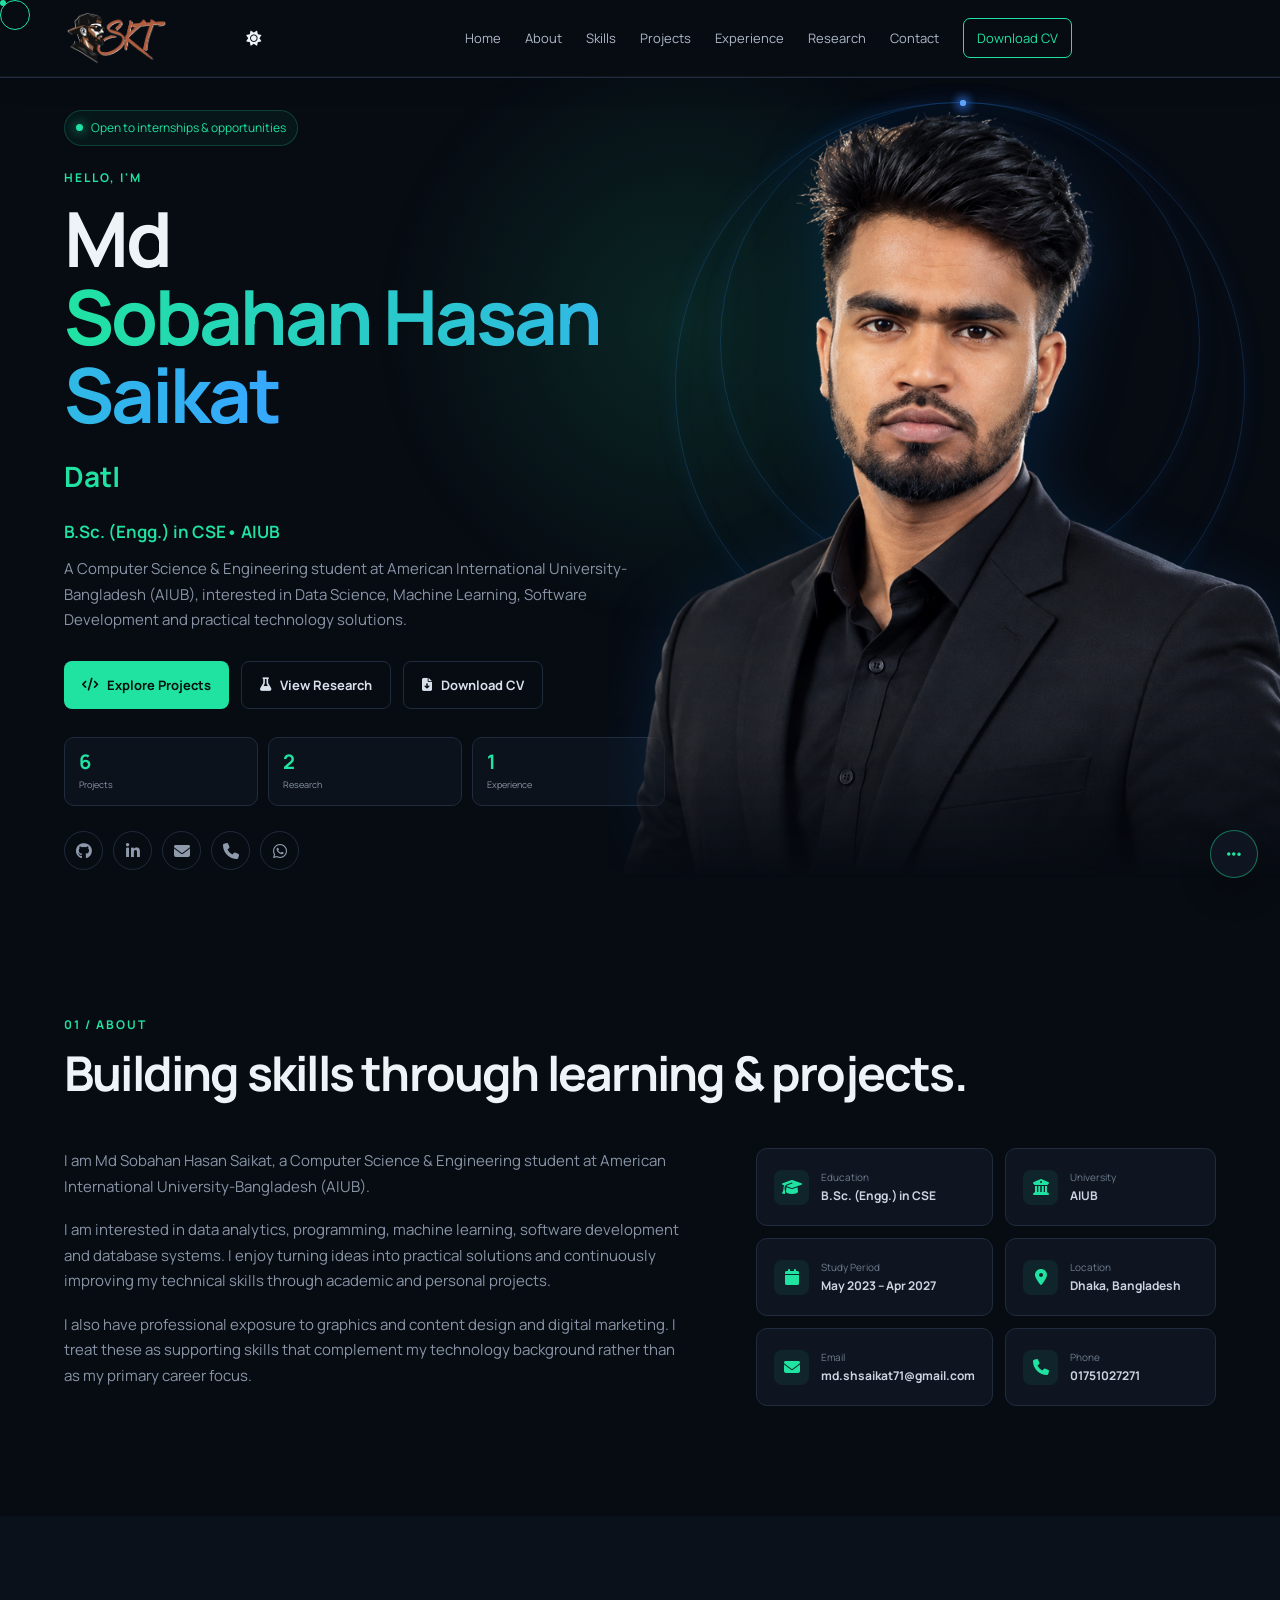
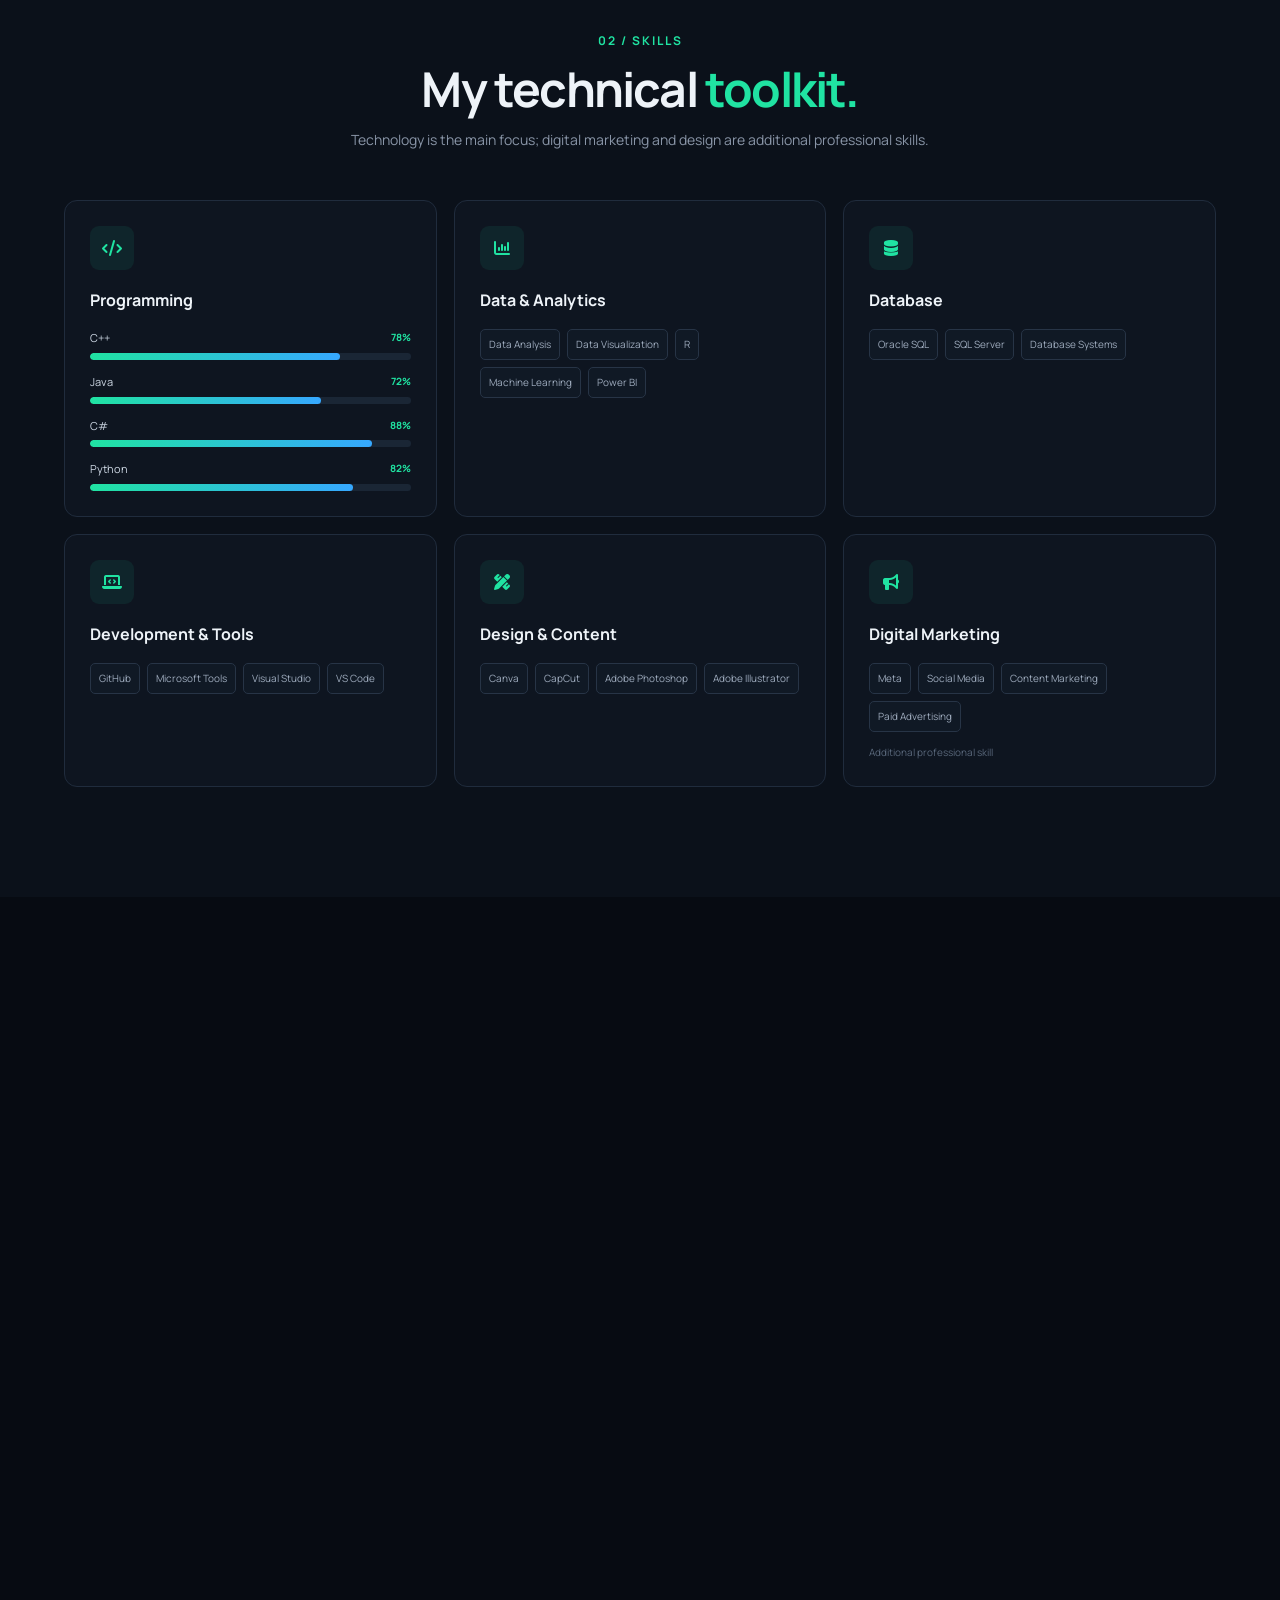
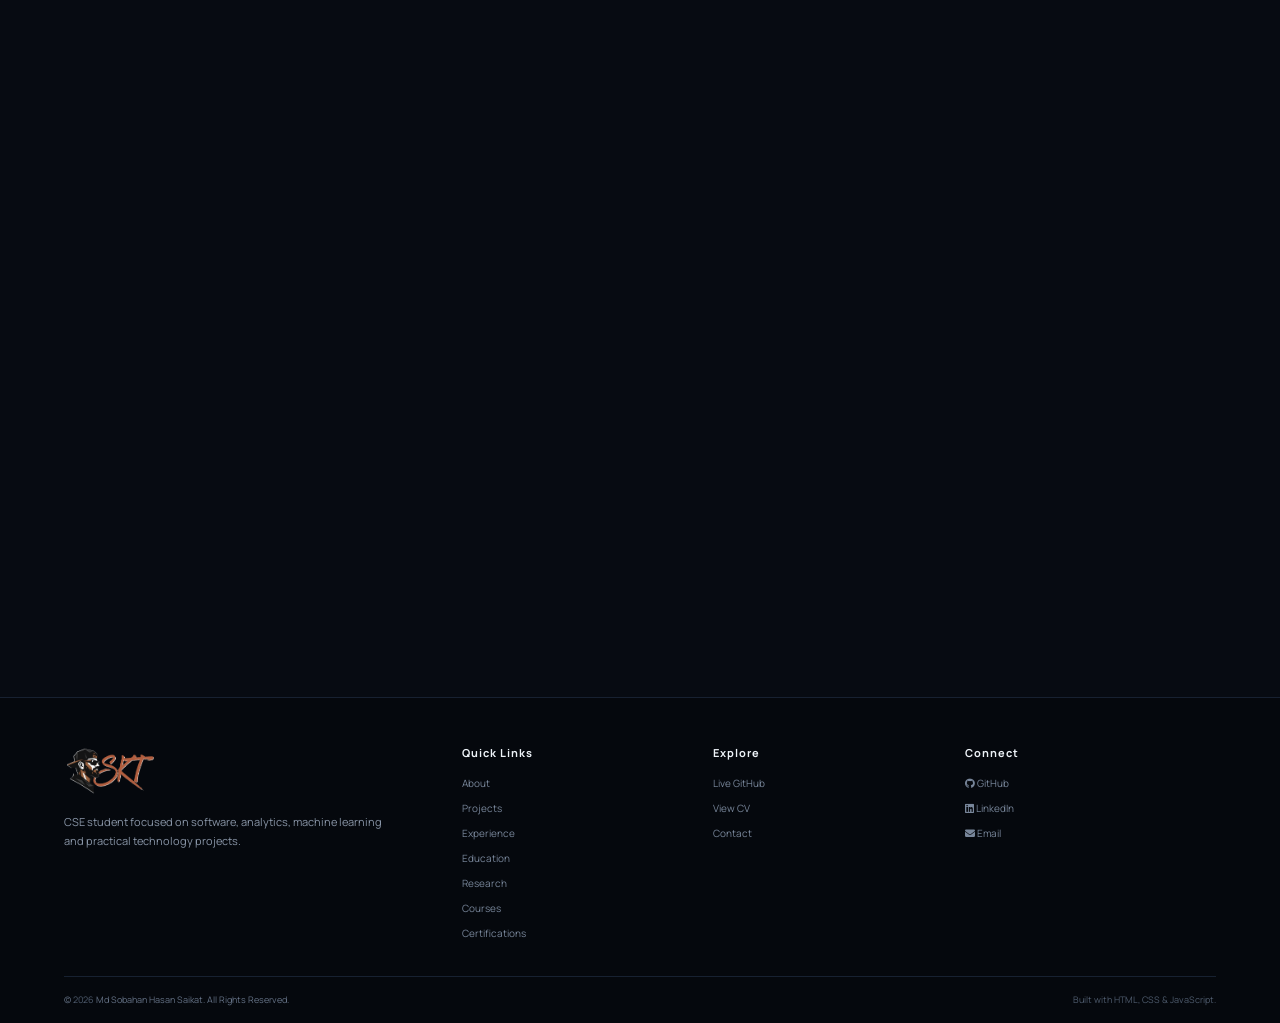
==== commit 0c060372: "Fresh Start" ====
--- a/index.html
+++ b/index.html
@@ -43,6 +43,7 @@
 <p class="eyebrow">HELLO, I'M</p>
 <h1>Md Sobahan<br/><span>Hasan Saikat</span></h1>
 <h2><span id="typing"></span><b class="cursor">|</b></h2>
+<p class="hero-subtitle" id="hero-subtitle" aria-live="polite"></p>
 <p class="hero-text">
             A Computer Science &amp; Engineering student at American International University-Bangladesh (AIUB),
             interested in Data Science, Machine Learning, Software Development and practical technology solutions.
@@ -69,15 +70,12 @@
 <div class="orbit orbit-1"></div>
 <div class="orbit orbit-2"></div>
 <div class="profile">
-<img alt="Md Sobahan Hasan Saikat profile photo" class="profile-photo" decoding="async" loading="lazy" src="images/profile.webp"/>
+<img alt="Md Sobahan Hasan Saikat profile photo" class="profile-photo" decoding="async" loading="lazy" src="images/profile.png"/>
 <div class="profile-caption">
 <strong>Md Sobahan Hasan Saikat</strong>
 <span>B.Sc. in CSE • AIUB</span>
 </div>
 </div>
-<div class="float-card fc-one"><i class="fa-solid fa-chart-line"></i><span>Data Analytics</span></div>
-<div class="float-card fc-two"><i class="fa-solid fa-code"></i><span>Software Development</span></div>
-<div class="float-card fc-three"><i class="fa-solid fa-bullhorn"></i><span>Digital Marketing</span></div>
 </div>
 </div>
 </section>
@@ -209,5 +207,5 @@
 
 <script src="script.js"></script>
 <script src="site-common.js"></script>
-<script src="data/portfolio-loader.js"></script><script src="analytics.js" defer></script><script src="enhancements.js"></script></body>
+<script src="data/portfolio-loader.js"></script><script src="analytics.js" defer></script><script src="enhancements.js"></script><script src="hero-motion.js" defer></script></body>
 </html>
--- a/style.css
+++ b/style.css
@@ -932,3 +932,69 @@
 #contact.section{background:var(--bg);}
 #certificateModal .certificate-preview{position:relative;z-index:1;}
 #certificateModal .modal-back{position:relative;z-index:3;}
+
+
+/* HERO PORTRAIT — final layout refinement */
+.hero{overflow:hidden;}
+.hero-grid{grid-template-columns:minmax(0,1.08fr) minmax(0,.92fr);gap:clamp(18px,3vw,44px);align-items:stretch;}
+.hero-copy{position:relative;z-index:2;align-self:center;}
+.hero-visual{position:relative;align-self:stretch;min-width:0;height:auto!important;min-height:0!important;display:flex;align-items:stretch;justify-content:center;overflow:visible;background:transparent!important;}
+.hero-visual .profile{position:relative;width:100%!important;height:100%!important;min-height:0!important;margin:0;display:flex;align-items:center;justify-content:center;overflow:visible!important;background:transparent!important;border:0!important;border-radius:0!important;box-shadow:none!important;transform:none!important;animation:none!important;}
+.hero-visual .profile:before{display:none!important;}
+.hero-visual .profile-photo{display:block;width:auto!important;height:100%!important;max-width:none!important;max-height:100%!important;aspect-ratio:auto;object-fit:contain!important;object-position:center bottom!important;position:relative;z-index:2;flex:0 0 auto;margin-left:clamp(14px,2.1vw,30px);background:transparent!important;border:0!important;border-radius:0!important;box-shadow:none!important;filter:drop-shadow(0 16px 32px rgba(0,132,255,.17));-webkit-mask-image:linear-gradient(to bottom,#000 0%,#000 62%,rgba(0,0,0,.96) 72%,rgba(0,0,0,.78) 82%,rgba(0,0,0,.42) 91%,rgba(0,0,0,.16) 97%,transparent 100%)!important;mask-image:linear-gradient(to bottom,#000 0%,#000 62%,rgba(0,0,0,.96) 72%,rgba(0,0,0,.78) 82%,rgba(0,0,0,.42) 91%,rgba(0,0,0,.16) 97%,transparent 100%)!important;animation:portraitRise 1s cubic-bezier(.2,.75,.25,1) both,portraitFloat 6s ease-in-out 1s infinite;}
+.hero-visual .profile-caption,.hero-visual .float-card{display:none!important;}
+.hero-visual .orbit{pointer-events:none;animation:orbitPulse 7s ease-in-out infinite;}
+.hero-visual .orbit-2{animation-delay:-3.5s;}
+@keyframes portraitRise{from{opacity:0;transform:translateY(24px) scale(.97)}to{opacity:1;transform:translateY(0) scale(1)}}
+@keyframes portraitFloat{0%,100%{translate:0 0}50%{translate:0 -6px}}
+@keyframes orbitPulse{0%,100%{opacity:.35}50%{opacity:.8}}
+@media(max-width:900px){.hero-visual .profile-photo{margin-left:0!important}.hero-grid{grid-template-columns:1fr;gap:18px;align-items:center}.hero-visual{height:clamp(380px,52vh,520px)!important;min-height:0!important;order:-1;margin:0 auto;width:100%;}.hero-visual .profile-photo{height:100%!important;max-height:100%!important;width:auto!important;max-width:100%!important;}.hero-copy{align-self:auto}}
+@media(max-width:600px){.hero-visual{height:clamp(300px,42vh,390px)!important}.hero-grid{gap:10px}.hero-visual .profile-photo{height:100%!important;width:auto!important;max-width:100%!important}}
+@media(prefers-reduced-motion:reduce){.hero-visual .profile-photo,.hero-visual .orbit,.hero-copy .eyebrow,.hero-copy h1,.hero-copy h2,.hero-copy .hero-text,.hero-copy .hero-actions,.hero-copy .hero-metrics,.hero-copy .socials{animation:none!important;transition:none!important}}
+
+/* Advanced hero motion: restrained orbit glow, portrait depth and polished hover states */
+.hero-visual .orbit{border-color:rgba(45,145,255,.20);box-shadow:0 0 24px rgba(35,130,255,.08),inset 0 0 24px rgba(35,130,255,.04);will-change:transform;}
+.hero-visual .orbit-1{animation:heroOrbitSpin 26s linear infinite,heroOrbitGlow 6s ease-in-out infinite;}
+.hero-visual .orbit-2{animation:heroOrbitSpinReverse 38s linear infinite,heroOrbitGlow 8s ease-in-out -2s infinite;}
+.hero-visual .orbit:after{content:"";position:absolute;left:50%;top:-3px;width:6px;height:6px;border-radius:50%;background:#60a5fa;box-shadow:0 0 10px 3px rgba(59,130,246,.48);}
+@keyframes heroOrbitSpin{to{transform:rotate(360deg)}}
+@keyframes heroOrbitSpinReverse{to{transform:rotate(-360deg)}}
+@keyframes heroOrbitGlow{0%,100%{opacity:.55}50%{opacity:1}}
+.hero-visual .profile-photo{transition:filter .35s ease;will-change:transform;}
+.hero-visual .profile-photo:hover{filter:drop-shadow(0 18px 38px rgba(0,132,255,.28));}
+.hero-actions .btn,.socials a,.nav a{transition:transform .25s cubic-bezier(.2,.8,.2,1),box-shadow .25s ease,color .25s ease,border-color .25s ease;}
+.hero-actions .btn:hover{box-shadow:0 8px 28px rgba(30,130,255,.20);}
+.socials a:hover{transform:translateY(-3px) scale(1.06);}
+.nav a{position:relative;}
+.nav a:after{content:"";position:absolute;left:50%;right:50%;bottom:-5px;height:2px;border-radius:2px;background:var(--accent);transition:left .22s ease,right .22s ease;}
+.nav a:hover:after,.nav a:focus-visible:after{left:0;right:0;}
+body.light .hero-visual .orbit{border-color:rgba(37,99,235,.16);box-shadow:0 0 22px rgba(37,99,235,.045),inset 0 0 20px rgba(37,99,235,.025);}
+body.light .hero-visual .orbit:after{background:#3b82f6;box-shadow:0 0 9px 2px rgba(59,130,246,.25);}
+@media(prefers-reduced-motion:reduce){.hero-visual .orbit-1,.hero-visual .orbit-2,.hero-actions .btn,.socials a,.nav a,.hero-visual .profile-photo{animation:none!important;transition:none!important;transform:none!important}}
+
+/* Mobile hero order: greeting + name, portrait, then animated designation */
+@media(max-width:600px){
+  .hero-grid{display:flex!important;flex-direction:column!important;align-items:stretch!important;gap:8px!important;}
+  .hero-copy{display:contents!important;}
+  .hero-copy .availability{order:0;}
+  .hero-copy .eyebrow{order:1;margin-bottom:4px;}
+  .hero-copy h1{order:2;margin-bottom:8px;}
+  .hero-visual{order:3!important;height:clamp(270px,38vh,340px)!important;width:100%;margin:0 auto 2px!important;}
+  .hero-copy h2{order:4;margin:0 0 14px;min-height:30px;}
+  .hero-copy .hero-text{order:5;}
+  .hero-copy .hero-actions{order:6;}
+  .hero-copy .hero-metrics{order:7;}
+  .hero-copy .socials{order:8;}
+}
+
+
+/* Final mobile light-theme menu fix: keep the open navigation opaque and readable. */
+@media(max-width:900px){
+  body.light .nav-menu, html[data-theme="light"] .nav-menu{background:#fff!important;background-color:#fff!important;opacity:1!important;backdrop-filter:none!important;-webkit-backdrop-filter:none!important;box-shadow:0 18px 40px rgba(20,40,70,.18)!important;z-index:1005!important;}
+  body.light .nav-menu>a, html[data-theme="light"] .nav-menu>a{background:transparent!important;color:#425268!important;}
+  body.light .nav-menu .nav-cv, html[data-theme="light"] .nav-menu .nav-cv{background:#fff!important;color:#079e72!important;border:1px solid #079e72!important;}
+}
+/* The editable subtitle belongs directly below the animated designation on every screen. */
+.hero-subtitle{margin:8px 0 12px;color:var(--accent);font-weight:650;font-size:clamp(14px,1.45vw,17px);line-height:1.5;min-height:0;}
+.hero-subtitle:empty{display:none;}
+@media(max-width:900px){.hero-subtitle{margin:4px 0 10px;font-size:14px;text-align:center;}}
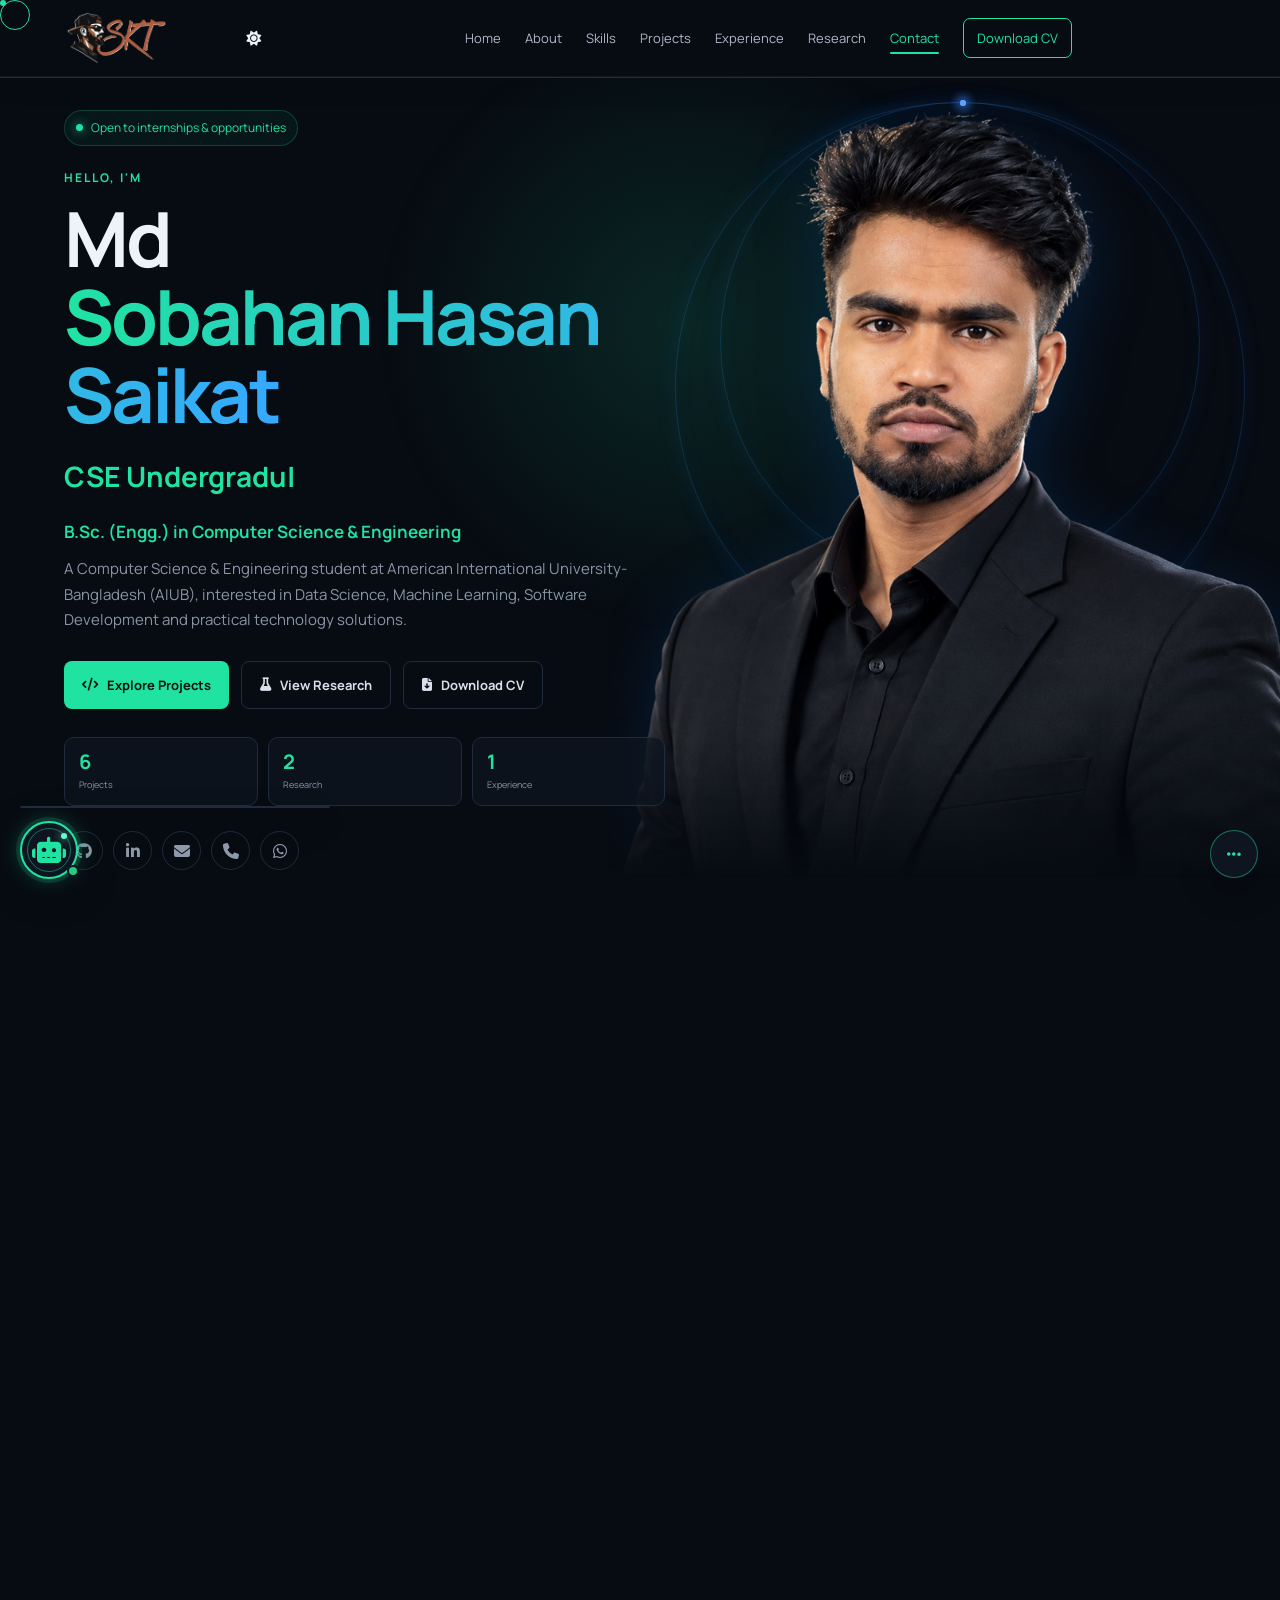
==== commit b4602582: "Fresh Start" ====
--- a/index.html
+++ b/index.html
@@ -14,18 +14,18 @@
 <meta content="Md Sobahan Hasan Saikat — AIUB CSE student focused on data analytics, business analysis, software development, machine learning and practical projects." name="description"/>
 <meta content="Md Sobahan Hasan Saikat" name="author"/>
 <meta content="index,follow,max-image-preview:large,max-snippet:-1,max-video-preview:-1" name="robots"/>
-<link href="https://saikat-71.github.io/home" rel="canonical"/>
+<link href="https://saikat-71.github.io/" rel="canonical"/>
 <meta content="website" property="og:type"/>
 <meta content="Saikat Portfolio" property="og:site_name"/>
 <meta content="Md Sobahan Hasan Saikat | CSE Student, Data &amp; Business Analytics" property="og:title"/>
 <meta content="Md Sobahan Hasan Saikat — AIUB CSE student focused on data analytics, business analysis, software development, machine learning and practical projects." property="og:description"/>
-<meta content="https://saikat-71.github.io/home" property="og:url"/>
-<meta content="https://saikat-71.github.io/images/profile.webp" property="og:image"/>
+<meta content="https://saikat-71.github.io/" property="og:url"/>
+<meta content="https://saikat-71.github.io/images/profile.png" property="og:image"/>
 <meta content="Md Sobahan Hasan Saikat" property="og:image:alt"/>
 <meta content="summary_large_image" name="twitter:card"/>
 <meta content="Md Sobahan Hasan Saikat | CSE Student, Data &amp; Business Analytics" name="twitter:title"/>
 <meta content="Md Sobahan Hasan Saikat — AIUB CSE student focused on data analytics, business analysis, software development, machine learning and practical projects." name="twitter:description"/>
-<meta content="https://saikat-71.github.io/images/profile.webp" name="twitter:image"/>
+<meta content="https://saikat-71.github.io/images/profile.png" name="twitter:image"/>
 <link href="site.webmanifest" rel="manifest"/>
 <script type="application/ld+json">{"@context":"https://schema.org","@type":"Person","name":"Md Sobahan Hasan Saikat","url":"https://saikat-71.github.io/","jobTitle":"CSE Student / Aspiring Data & Business Analyst","email":"mailto:md.shsaikat71@gmail.com","sameAs":["https://github.com/saikat-71","https://www.linkedin.com/in/sobahansaikat/"],"alumniOf":{"@type":"CollegeOrUniversity","name":"American International University-Bangladesh"},"knowsAbout":["Data Analytics","Business Analysis","Python","C++","C#","Java","SQL","Machine Learning","Software Development"]}</script><meta content="#070b10" name="theme-color"/><meta content="dark light" name="color-scheme"/>
 </head>
@@ -113,7 +113,7 @@
 <div class="section-head center reveal">
 <span>02 / SKILLS</span>
 <h2>My technical <em>toolkit.</em></h2>
-<p>Technology is the main focus; digital marketing and design are additional professional skills.</p>
+<p>A focused toolkit for programming, data analytics, business intelligence and information systems.</p>
 </div>
 <div aria-live="polite" class="skill-groups"></div>
 </div>
@@ -207,5 +207,5 @@
 
 <script src="script.js"></script>
 <script src="site-common.js"></script>
-<script src="data/portfolio-loader.js"></script><script src="analytics.js" defer></script><script src="enhancements.js"></script><script src="hero-motion.js" defer></script></body>
+<script src="data/portfolio-loader.js"></script><script src="analytics.js" defer></script><script src="enhancements.js"></script><script src="hero-motion.js" defer></script><script src="scroll-animations.js"></script></body>
 </html>
--- a/style.css
+++ b/style.css
@@ -34,7 +34,7 @@
 .section{padding:110px 0}.section-dark{background:#0b111a}.section-head{margin-bottom:48px}.section-head.center{text-align:center;max-width:750px;margin:0 auto 48px}.section-head h2{font-size:clamp(31px,4.5vw,48px);line-height:1.15;letter-spacing:-1.8px;margin-top:8px}.section-head h2 em,.contact-box h2 em{font-style:normal;color:var(--accent)}.section-head p{color:var(--muted);font-size:14px;margin-top:12px}
 .about-grid{display:grid;grid-template-columns:1.15fr .85fr;gap:70px}.about-copy p{color:var(--muted);font-size:15px;margin-bottom:18px}.about-copy strong{color:#dfe7f1}
 .fact-grid{display:grid;grid-template-columns:1fr 1fr;gap:12px}.fact{background:var(--panel);border:1px solid var(--line);border-radius:11px;padding:17px;display:flex;gap:12px;align-items:center;transition:.3s}.fact:hover{border-color:rgba(32,227,162,.5);transform:translateY(-3px)}.fact i{color:var(--accent);width:35px;height:35px;display:grid;place-items:center;background:rgba(32,227,162,.08);border-radius:8px}.fact small,.fact strong{display:block}.fact small{color:#6f7c8e;font-size:10px}.fact strong{font-size:12px;color:#cbd4e0}
-.skill-groups{display:grid;grid-template-columns:repeat(3,1fr);gap:17px}.skill-card{background:var(--panel);border:1px solid var(--line);border-radius:13px;padding:25px;transition:.35s}.skill-card:hover{transform:translateY(-6px);border-color:rgba(32,227,162,.55)}.skill-icon{width:44px;height:44px;display:grid;place-items:center;border-radius:9px;background:rgba(32,227,162,.08);color:var(--accent);margin-bottom:17px}.skill-card h3{font-size:16px;margin-bottom:15px}.tags{display:flex;flex-wrap:wrap;gap:7px}.tags span{font-size:10px;color:#9eabbd;border:1px solid #273446;background:#101925;padding:6px 8px;border-radius:5px}.skill-note{color:#59677a;font-size:10px;margin-top:12px}
+.skill-groups{display:grid;grid-template-columns:repeat(3,1fr);gap:22px}.skill-card{position:relative;overflow:hidden;background:var(--panel);border:1px solid var(--line);border-radius:18px;padding:28px;transition:.3s;box-shadow:0 8px 26px rgba(0,0,0,.08)}.skill-card::after{content:none}.skill-card:hover{transform:translateY(-4px);border-color:var(--accent2);box-shadow:0 12px 30px rgba(0,0,0,.14)}.skill-icon{width:58px;height:58px;display:grid;place-items:center;border-radius:16px;background:var(--panel2);color:var(--accent2);margin-bottom:20px;font-size:27px;border:1px solid var(--line);box-shadow:none}.skill-card h3{font-size:18px;margin-bottom:18px}.skill-pills{position:relative;z-index:1;display:flex;flex-wrap:wrap;gap:9px}.skill-pill{display:inline-flex;align-items:center;gap:8px;font-size:11px;color:var(--muted);border:1px solid var(--line);background:var(--panel2);padding:8px 11px;border-radius:999px;transition:.25s}.skill-pill i{color:var(--accent2);font-size:13px}.skill-pill:hover{color:var(--text);border-color:var(--accent2);background:var(--panel);transform:translateY(-2px)}.skill-note{position:relative;z-index:1;color:var(--muted);font-size:10px;line-height:1.6;margin-top:16px}.tags{display:flex;flex-wrap:wrap;gap:7px}.tags span{font-size:10px;color:#9eabbd;border:1px solid #273446;background:#101925;padding:6px 8px;border-radius:5px}
 .project-grid{display:grid;grid-template-columns:1fr 1fr;gap:18px}.project{background:var(--panel);border:1px solid var(--line);padding:27px;border-radius:13px;transition:.35s}.project:hover{transform:translateY(-7px);border-color:rgba(32,227,162,.55);box-shadow:0 20px 60px rgba(0,0,0,.2)}.project-top{display:flex;justify-content:space-between;margin-bottom:24px}.project-number{font-size:12px;color:var(--accent);font-weight:700}.project-top a{color:#7f8da0;font-size:19px}.project-top a:hover{color:var(--accent)}.project h3{font-size:19px;margin-bottom:11px}.project p{font-size:13px;color:var(--muted);margin-bottom:18px}.center{text-align:center;margin-top:35px}
 .timeline{max-width:880px;margin:auto;position:relative}.timeline:before{content:"";position:absolute;left:9px;top:0;bottom:0;width:1px;background:#263243}.timeline-item{position:relative;padding-left:45px;margin-bottom:42px}.timeline-marker{position:absolute;left:2px;top:4px;width:15px;height:15px;background:var(--accent);border-radius:50%;box-shadow:0 0 18px rgba(32,227,162,.45)}.timeline-date{color:var(--accent);font-size:11px;margin-bottom:7px}.timeline-card{background:var(--panel);border:1px solid var(--line);border-radius:12px;padding:23px}.timeline-card h3{font-size:20px}.timeline-card h4{font-size:13px;color:#a0acbc;font-weight:500;margin-bottom:11px}.timeline-card p{font-size:13px;color:var(--muted);margin-top:7px}
 .education{max-width:900px;margin:auto;padding:30px;border:1px solid var(--line);background:var(--panel);border-radius:14px;display:flex;gap:20px}.edu-icon{min-width:55px;height:55px;border-radius:11px;background:rgba(32,227,162,.08);color:var(--accent);display:grid;place-items:center;font-size:22px}.edu-date{color:var(--accent);font-size:11px}.education h3{font-size:21px;margin:4px 0}.education h4{font-size:13px;color:#a2aebf;font-weight:500}.education p{font-size:13px;color:var(--muted);margin-top:9px}
@@ -980,11 +980,12 @@
   .hero-copy .eyebrow{order:1;margin-bottom:4px;}
   .hero-copy h1{order:2;margin-bottom:8px;}
   .hero-visual{order:3!important;height:clamp(270px,38vh,340px)!important;width:100%;margin:0 auto 2px!important;}
-  .hero-copy h2{order:4;margin:0 0 14px;min-height:30px;}
-  .hero-copy .hero-text{order:5;}
-  .hero-copy .hero-actions{order:6;}
-  .hero-copy .hero-metrics{order:7;}
-  .hero-copy .socials{order:8;}
+  .hero-copy h2{order:4;margin:0 0 4px;min-height:30px;}
+  .hero-subtitle{order:5;margin:0 0 14px!important;}
+  .hero-copy .hero-text{order:6;}
+  .hero-copy .hero-actions{order:7;}
+  .hero-copy .hero-metrics{order:8;}
+  .hero-copy .socials{order:9;}
 }
 
 
@@ -998,3 +999,297 @@
 .hero-subtitle{margin:8px 0 12px;color:var(--accent);font-weight:650;font-size:clamp(14px,1.45vw,17px);line-height:1.5;min-height:0;}
 .hero-subtitle:empty{display:none;}
 @media(max-width:900px){.hero-subtitle{margin:4px 0 10px;font-size:14px;text-align:center;}}
+
+
+/* ===== Corrected theme + tablet layout (2026-10-19) ===== */
+/* Keep all Skills accents within the portfolio's green accent system. */
+#skills .skill-card:hover {
+  border-color: var(--accent);
+  box-shadow: 0 12px 30px rgba(32, 227, 162, .10);
+}
+#skills .skill-icon,
+#skills .skill-pill i {
+  color: var(--accent);
+}
+#skills .skill-pill:hover {
+  border-color: var(--accent);
+  background: rgba(32, 227, 162, .07);
+}
+body.light #skills .skill-card:hover {
+  border-color: #079e72;
+  box-shadow: 0 12px 30px rgba(7, 158, 114, .10);
+}
+body.light #skills .skill-icon,
+body.light #skills .skill-pill i {
+  color: #079e72;
+}
+body.light #skills .skill-pill:hover {
+  border-color: #079e72;
+  background: rgba(7, 158, 114, .07);
+}
+
+/* Tablet: follow the mobile hero sequence — greeting/name, portrait, role/content. */
+@media (min-width: 601px) and (max-width: 900px) {
+  .hero-grid {
+    display: flex !important;
+    flex-direction: column !important;
+    align-items: stretch !important;
+    gap: 10px !important;
+  }
+  .hero-copy {
+    display: contents !important;
+    max-width: none !important;
+  }
+  .hero-copy .availability { order: 0; align-self: center; }
+  .hero-copy .eyebrow { order: 1; margin: 0 0 2px; text-align: center; }
+  .hero-copy h1 { order: 2; margin: 0 auto 8px; text-align: center; }
+  .hero-visual {
+    order: 3 !important;
+    height: clamp(300px, 42vh, 390px) !important;
+    min-height: 0 !important;
+    width: 100%;
+    max-width: 560px;
+    margin: 0 auto 4px !important;
+    align-self: center;
+  }
+  .hero-visual .profile-photo {
+    height: 100% !important;
+    max-height: 100% !important;
+    width: auto !important;
+    max-width: 100% !important;
+    margin-left: 0 !important;
+  }
+  .hero-copy h2 { order: 4; text-align: center; margin: 0 0 4px; }
+  .hero-subtitle { order: 5; text-align: center; }
+  .hero-copy .hero-text { order: 6; text-align: center; }
+  .hero-copy .hero-actions { order: 7; }
+  .hero-copy .hero-metrics { order: 8; }
+  .hero-copy .socials { order: 9; justify-content: center; }
+  /* Keep project, research and experience cards centered and readable. */
+  #projects .project-grid,
+  #research .research-list,
+  #experience .timeline {
+    width: 100%;
+    max-width: 760px;
+    margin-left: auto;
+    margin-right: auto;
+  }
+  #projects .project-grid {
+    grid-template-columns: minmax(0, 1fr);
+    justify-items: center;
+  }
+  #projects .project,
+  #research .research-card {
+    width: 100%;
+    max-width: 720px;
+    margin-left: auto;
+    margin-right: auto;
+  }
+  #experience .timeline-item {
+    width: 100%;
+    max-width: 760px;
+    margin-left: auto;
+    margin-right: auto;
+  }
+}
+
+
+/* Unified, restrained green interaction language across the site. */
+:root {
+  --green-glow: rgba(32, 227, 162, .20);
+  --green-glow-strong: rgba(32, 227, 162, .34);
+  --green-border: rgba(32, 227, 162, .42);
+}
+html[data-theme="light"] {
+  --green-glow: rgba(7, 158, 114, .12);
+  --green-glow-strong: rgba(7, 158, 114, .23);
+  --green-border: rgba(7, 158, 114, .42);
+}
+.project, .skill-card, .fact, .timeline-card, .education, .research-card,
+.certificate, .repo-card, .github-profile-card, .tool-card, .course-card,
+.contact-card, .experience-card, .academic-card, .skill-pill, .tool-pill,
+.badge, .certificate-card {
+  transition: transform .24s ease, box-shadow .24s ease, border-color .24s ease,
+    background-color .24s ease, color .24s ease;
+}
+.project:hover, .skill-card:hover, .fact:hover, .timeline-card:hover,
+.education:hover, .research-card:hover, .certificate:hover, .repo-card:hover,
+.github-profile-card:hover, .tool-card:hover, .course-card:hover,
+.contact-card:hover, .experience-card:hover, .academic-card:hover,
+.certificate-card:hover {
+  border-color: var(--green-border);
+  box-shadow: 0 8px 28px var(--green-glow), 0 0 0 1px var(--green-glow);
+  transform: translateY(-3px);
+}
+.skill-pill:hover, .tool-pill:hover, .badge:hover {
+  border-color: var(--green-border);
+  box-shadow: 0 3px 14px var(--green-glow);
+}
+a, button, [role="button"], input[type="button"], input[type="submit"] {
+  -webkit-tap-highlight-color: transparent;
+}
+button, .btn, a.btn, .nav-cv, .project a, .certificate a, .research-card a,
+.contact a, .hero-actions a, .cta a, .action-btn {
+  transition: color .22s ease, background-color .22s ease, border-color .22s ease,
+    box-shadow .22s ease, translate .18s ease;
+}
+button:focus-visible, a:focus-visible, [role="button"]:focus-visible,
+input:focus-visible, select:focus-visible, textarea:focus-visible {
+  outline: 2px solid var(--accent);
+  outline-offset: 3px;
+}
+button:active, .btn:active, a.btn:active { box-shadow: 0 0 0 2px var(--green-glow); }
+.project:hover i, .skill-card:hover i, .research-card:hover i,
+.education:hover i, .certificate:hover i, .timeline-card:hover i {
+  color: var(--accent);
+  transition: color .22s ease;
+}
+
+/* Lightweight ambient green particles on narrow screens; never intercepts input. */
+@media (max-width: 768px) {
+  body::before {
+    content: "";
+    position: fixed;
+    inset: -12%;
+    z-index: 0;
+    pointer-events: none;
+    background:
+      radial-gradient(ellipse at 12% 18%, rgba(32,227,162,.105), transparent 34%),
+      radial-gradient(ellipse at 88% 38%, rgba(32,227,162,.075), transparent 31%),
+      radial-gradient(ellipse at 38% 82%, rgba(54,168,255,.055), transparent 36%);
+    animation: mobileGreenDrift 18s ease-in-out infinite alternate;
+    will-change: opacity, background-position;
+  }
+  html[data-theme="light"] body::before {
+    background:
+      radial-gradient(ellipse at 12% 18%, rgba(7,158,114,.09), transparent 34%),
+      radial-gradient(ellipse at 88% 38%, rgba(7,158,114,.065), transparent 31%),
+      radial-gradient(ellipse at 38% 82%, rgba(22,137,216,.045), transparent 36%);
+  }
+}
+@keyframes mobileGreenDrift {
+  from { opacity: .62; background-position: 0 0, 0 0, 0 0; }
+  to { opacity: 1; background-position: 14px -10px, -12px 16px, 8px 12px; }
+}
+@media (prefers-reduced-motion: reduce) {
+  *, *::before, *::after {
+    scroll-behavior: auto !important;
+    animation-duration: .01ms !important;
+    animation-iteration-count: 1 !important;
+    transition-duration: .01ms !important;
+  }
+}
+
+
+/* ===== Time-aware floating greeting avatar ===== */
+.greeting-assistant{position:fixed;left:20px;bottom:20px;z-index:4490;display:flex;align-items:flex-end;font-family:inherit;pointer-events:none}
+.greeting-avatar{position:relative;flex:0 0 auto;width:60px;height:60px;padding:0;border:0;border-radius:50%;background:transparent;cursor:pointer;pointer-events:auto;filter:drop-shadow(0 8px 18px rgba(0,0,0,.25));transition:transform .2s}
+.greeting-avatar:hover{transform:translateY(-3px) scale(1.04)}
+.greeting-bot-orb,.greeting-bot-mark{position:relative;display:grid;place-items:center;border:2px solid var(--accent);border-radius:50%;color:var(--accent);background:var(--panel);box-shadow:0 0 0 4px color-mix(in srgb,var(--accent) 14%,transparent),0 0 22px color-mix(in srgb,var(--accent) 30%,transparent);animation:greetingBotFloat 3s ease-in-out infinite}
+.greeting-bot-orb{width:58px;height:58px;font-size:27px;overflow:hidden}
+.greeting-bot-orb:before{content:"";position:absolute;inset:5px;border:1px solid color-mix(in srgb,var(--accent) 45%,transparent);border-radius:50%;animation:greetingBotSpin 8s linear infinite}
+.greeting-bot-spark{position:absolute;top:10px;right:9px;width:6px;height:6px;border-radius:50%;background:#5fffd0;box-shadow:0 0 10px #5fffd0;animation:greetingSpark 1.4s ease-in-out infinite}
+.greeting-online-dot{position:absolute;right:1px;bottom:3px;width:12px;height:12px;border:2px solid var(--panel);border-radius:50%;background:#27c984}
+.greeting-bubble{position:absolute;left:0;bottom:72px;width:min(310px,calc(100vw - 38px));border:1px solid var(--line);border-radius:17px;background:var(--panel);color:var(--text);box-shadow:0 15px 45px rgba(0,0,0,.26);opacity:0;visibility:hidden;transform:translateY(8px) scale(.98);transform-origin:bottom left;transition:opacity .22s,transform .22s,visibility .22s;pointer-events:none;overflow:hidden}
+.greeting-assistant.greeting-open .greeting-bubble{opacity:1;visibility:visible;transform:none;pointer-events:auto}
+.greeting-chat-header{display:flex;align-items:center;gap:10px;padding:12px;border-bottom:1px solid var(--line)}
+.greeting-bot-mark{width:36px;height:36px;flex:0 0 36px;font-size:17px;animation:none}
+.greeting-bot-mark span{position:absolute;right:1px;bottom:1px;width:8px;height:8px;border-radius:50%;background:#27c984;border:1px solid var(--panel)}
+.greeting-chat-heading{display:flex;flex:1;flex-direction:column;gap:3px}.greeting-chat-heading strong{font-size:12px}.greeting-chat-heading small{font-size:10px;color:var(--muted)}
+.greeting-status-dot{display:inline-block;width:6px;height:6px;margin-right:4px;border-radius:50%;background:#27c984}
+.greeting-dismiss{width:28px;height:28px;display:grid;place-items:center;border:1px solid var(--line);border-radius:50%;background:transparent;color:var(--muted);cursor:pointer}
+.greeting-chat-body{padding:13px 13px 7px;font-size:12px;line-height:1.55}.greeting-title{display:block;margin-bottom:5px;font-size:14px;line-height:1.3}.greeting-message{margin:0;color:var(--muted);font-size:11px;line-height:1.55}
+.greeting-answer{margin-top:9px;padding:10px;border-radius:10px;background:color-mix(in srgb,var(--accent) 10%,var(--panel));border:1px solid color-mix(in srgb,var(--accent) 28%,var(--line));font-size:11px;line-height:1.55}.greeting-answer[hidden],.greeting-chat-welcome[hidden]{display:none}
+.greeting-questions{display:flex;flex-wrap:wrap;gap:6px;padding:7px 12px 13px}.greeting-questions button{padding:7px 9px;border:1px solid var(--line);border-radius:999px;background:transparent;color:var(--text);font:inherit;font-size:10px;cursor:pointer;transition:background .2s,border-color .2s}.greeting-questions button:hover,.greeting-questions button.selected{border-color:var(--accent);background:color-mix(in srgb,var(--accent) 12%,var(--panel))}
+@keyframes greetingBotFloat{0%,100%{transform:translateY(0)}50%{transform:translateY(-4px)}}@keyframes greetingBotSpin{to{transform:rotate(360deg)}}@keyframes greetingSpark{0%,100%{opacity:.4;transform:scale(.8)}50%{opacity:1;transform:scale(1.2)}}
+@media(max-width:650px){.greeting-assistant{left:12px;bottom:14px}.greeting-avatar{width:52px;height:52px}.greeting-bot-orb{width:50px;height:50px;font-size:23px}.greeting-bubble{bottom:62px;width:min(290px,calc(100vw - 28px))}}
+@media(prefers-reduced-motion:reduce){.greeting-avatar,.greeting-bot-orb,.greeting-bot-orb:before,.greeting-bot-spark,.greeting-bubble{animation:none;transition:none}}/* Portfolio chatbot question input */
+.greeting-chat-input{display:flex;gap:7px;padding:0 12px 12px;align-items:center}
+.greeting-user-input{min-width:0;flex:1;padding:10px 12px;border:1px solid var(--line);border-radius:999px;background:var(--bg,var(--panel));color:var(--text);font:inherit;font-size:12px;outline-offset:2px}
+.greeting-chat-input button{width:36px;height:36px;flex:0 0 36px;border:0;border-radius:50%;background:var(--accent);color:#fff;cursor:pointer}
+.greeting-answer{white-space:pre-line;max-height:220px;overflow:auto;overflow-wrap:anywhere}
+.greeting-questions{max-height:110px;overflow:auto}
+
+/* Chat history, reset control, and mobile Safari input-zoom prevention. */
+.greeting-reset{width:28px;height:28px;display:grid;place-items:center;border:1px solid var(--line);border-radius:50%;background:transparent;color:var(--muted);cursor:pointer}
+.greeting-chat-body{max-height:min(48vh,360px);overflow-y:auto;overscroll-behavior:contain}
+.greeting-messages{display:flex;flex-direction:column;gap:9px;max-height:310px;overflow-y:auto;overflow-wrap:anywhere}
+.greeting-chat-message{padding:9px 10px;border:1px solid var(--line);border-radius:11px;background:var(--bg,var(--panel));min-width:0}
+.greeting-chat-message.is-user{align-self:flex-end;max-width:94%;background:color-mix(in srgb,var(--accent) 12%,var(--panel))}
+.greeting-chat-message.is-bot{align-self:stretch}
+.greeting-message-label{display:block;font-size:10px;color:var(--muted);margin-bottom:4px}
+.greeting-chat-message .greeting-message-text{margin:0;font-size:12px;line-height:1.55;white-space:pre-line;overflow-wrap:anywhere}
+.greeting-questions[hidden]{display:none!important}
+.greeting-user-input{font-size:16px!important;line-height:1.35;touch-action:manipulation}
+.greeting-chat-input button,.greeting-dismiss,.greeting-reset,.greeting-avatar{touch-action:manipulation}
+@media(max-width:650px){.greeting-chat-body{max-height:46vh}.greeting-messages{max-height:280px}.greeting-user-input{font-size:16px!important}.greeting-chat-message .greeting-message-text{font-size:13px}}
+
+/* Chat modal-like scroll isolation: preserve page position while the assistant is open. */
+body[data-chat-scroll-locked="true"]{overscroll-behavior:none}
+.greeting-chat-input button:disabled{opacity:.55;cursor:wait}
+.greeting-chat-loading{color:var(--muted);font-style:italic}
+.greeting-chat-message:focus-within{outline-offset:2px}
+@media(max-width:650px){.greeting-bubble{max-height:calc(100dvh - 92px);display:flex;flex-direction:column}.greeting-chat-body{min-height:0}.greeting-messages{min-height:0}.greeting-user-input{font-size:16px!important}}
+
+/* ===== Scroll animations (scroll-animations.js) ===== */
+.scroll-progress{position:fixed;top:0;left:0;width:100%;height:3px;z-index:4000;pointer-events:none;background:linear-gradient(90deg,var(--accent),var(--accent2));transform:scaleX(0);transform-origin:left;will-change:transform}
+
+/* Hidden start state: only applied by JS, uses individual transform properties so card hover transforms keep working */
+.sa-js .sa{opacity:0;translate:0 36px;scale:1;transition:opacity .8s ease var(--sa-delay,0ms),translate .8s cubic-bezier(.22,.8,.3,1) var(--sa-delay,0ms),scale .8s cubic-bezier(.22,.8,.3,1) var(--sa-delay,0ms)}
+.sa-js .sa[data-sa="left"]{translate:-44px 0}
+.sa-js .sa[data-sa="right"]{translate:44px 0}
+.sa-js .sa[data-sa="zoom"]{translate:0 18px;scale:.94}
+.sa-js .sa[data-sa="fade"]{translate:0 0}
+.sa-js .sa.sa-in{opacity:1;translate:0 0;scale:1}
+
+/* Skill proficiency bars fill when their card appears */
+.sa-js .language-track span{transform:scaleX(1);transform-origin:left center;transition:transform 1s cubic-bezier(.22,.8,.3,1) .35s}
+.sa-js .sa:not(.sa-in) .language-track span{transform:scaleX(0)}
+
+/* Hero portrait parallax */
+.sa-js .hero-visual{translate:0 var(--sa-py,0px)}
+
+@media(max-width:900px){.sa-js .hero-visual{translate:none}.sa-js .sa[data-sa="left"],.sa-js .sa[data-sa="right"]{translate:0 30px}}
+@media(prefers-reduced-motion:reduce){.scroll-progress{display:none}}
+@media print{.sa-js .sa{opacity:1!important;translate:none!important;scale:1!important}.scroll-progress{display:none}}
+
+/* ===== Scroll animations, part 2 ===== */
+
+/* Section headings: eyebrow slides in, title wipes in, description follows */
+.sa-js .section-head.sa>span{transition:opacity .6s ease calc(var(--sa-delay,0ms) + .05s),translate .7s cubic-bezier(.22,.8,.3,1) calc(var(--sa-delay,0ms) + .05s),letter-spacing .9s ease calc(var(--sa-delay,0ms) + .05s)}
+.sa-js .section-head.sa:not(.sa-in)>span{opacity:0;translate:-26px 0;letter-spacing:.28em}
+.sa-js .section-head.sa>h2{clip-path:inset(-20% -5% -20% -5%);transition:clip-path .95s cubic-bezier(.22,.8,.3,1) calc(var(--sa-delay,0ms) + .18s),opacity .6s ease calc(var(--sa-delay,0ms) + .18s),translate .8s cubic-bezier(.22,.8,.3,1) calc(var(--sa-delay,0ms) + .18s)}
+.sa-js .section-head.sa:not(.sa-in)>h2{clip-path:inset(-20% 100% -20% -5%);opacity:0;translate:0 14px}
+.sa-js .section-head.sa>p{transition:opacity .7s ease calc(var(--sa-delay,0ms) + .38s),translate .8s cubic-bezier(.22,.8,.3,1) calc(var(--sa-delay,0ms) + .38s)}
+.sa-js .section-head.sa:not(.sa-in)>p{opacity:0;translate:0 18px}
+
+/* Contact box pieces cascade */
+.sa-js .contact-box.sa>*{transition:opacity .7s ease calc(var(--sa-delay,0ms) + .2s + var(--k,0)*90ms),translate .8s cubic-bezier(.22,.8,.3,1) calc(var(--sa-delay,0ms) + .2s + var(--k,0)*90ms)}
+.sa-js .contact-box.sa:not(.sa-in)>*{opacity:0;translate:0 20px}
+.sa-js .contact-box.sa>*:nth-child(2){--k:1}.sa-js .contact-box.sa>*:nth-child(3){--k:2}.sa-js .contact-box.sa>*:nth-child(4){--k:3}.sa-js .contact-box.sa>*:nth-child(5){--k:4}.sa-js .contact-box.sa>*:nth-child(6){--k:5}
+
+/* Inner pieces of revealed cards cascade (index --i is set by the script) */
+.sa-js .sa :is(.tags span,.skill-pill,.language-item,.fact){transition:opacity .6s ease calc(var(--sa-delay,0ms) + .3s + min(var(--i,0),12)*45ms),translate .65s cubic-bezier(.22,.8,.3,1) calc(var(--sa-delay,0ms) + .3s + min(var(--i,0),12)*45ms),scale .65s cubic-bezier(.22,.8,.3,1) calc(var(--sa-delay,0ms) + .3s + min(var(--i,0),12)*45ms)}
+.sa-js .sa:not(.sa-in) :is(.tags span,.skill-pill,.language-item,.fact){opacity:0;translate:0 12px;scale:.92}
+
+/* Skill bars: stagger per row */
+.sa-js .language-track span{transition:transform 1s cubic-bezier(.22,.8,.3,1) calc(.35s + min(var(--i,0),12)*.1s)}
+
+/* Timeline: line draws with scroll, markers pop in */
+.sa-js .timeline:after{content:"";position:absolute;left:8.5px;top:0;bottom:0;width:2px;border-radius:2px;background:linear-gradient(var(--accent),var(--accent2));transform-origin:top;transform:scaleY(var(--sa-line,0));pointer-events:none;box-shadow:0 0 12px rgba(32,227,162,.35)}
+.sa-js .sa .timeline-marker{transition:scale .55s cubic-bezier(.3,1.6,.5,1) calc(var(--sa-delay,0ms) + .25s)}
+.sa-js .sa:not(.sa-in) .timeline-marker{scale:0}
+
+/* Navigation scroll-spy */
+.nav-menu a.sa-active:not(.nav-cv){color:var(--accent)}
+.nav-menu a.sa-active:not(.nav-cv):after{left:0;right:0}
+
+/* Hero: text drifts and fades, orbit rings turn with the page */
+.sa-js .hero-copy{opacity:var(--sa-fade,1);translate:0 var(--sa-cy,0px)}
+.sa-js .hero-visual .orbit{rotate:var(--sa-rot,0deg)}
+
+/* Project covers: image drifts inside its frame */
+.sa-js .project-cover img{scale:1.12;translate:0 var(--cy,0px)}
+
+@media(max-width:900px){.sa-js .hero-copy{translate:none;opacity:1}}
+@media print{.sa-js .sa :is(.tags span,.skill-pill,.language-item,.fact),.sa-js .sa>*,.sa-js .section-head.sa>*{opacity:1!important;translate:none!important;scale:1!important;clip-path:none!important}.sa-js .sa .timeline-marker{scale:1!important}}
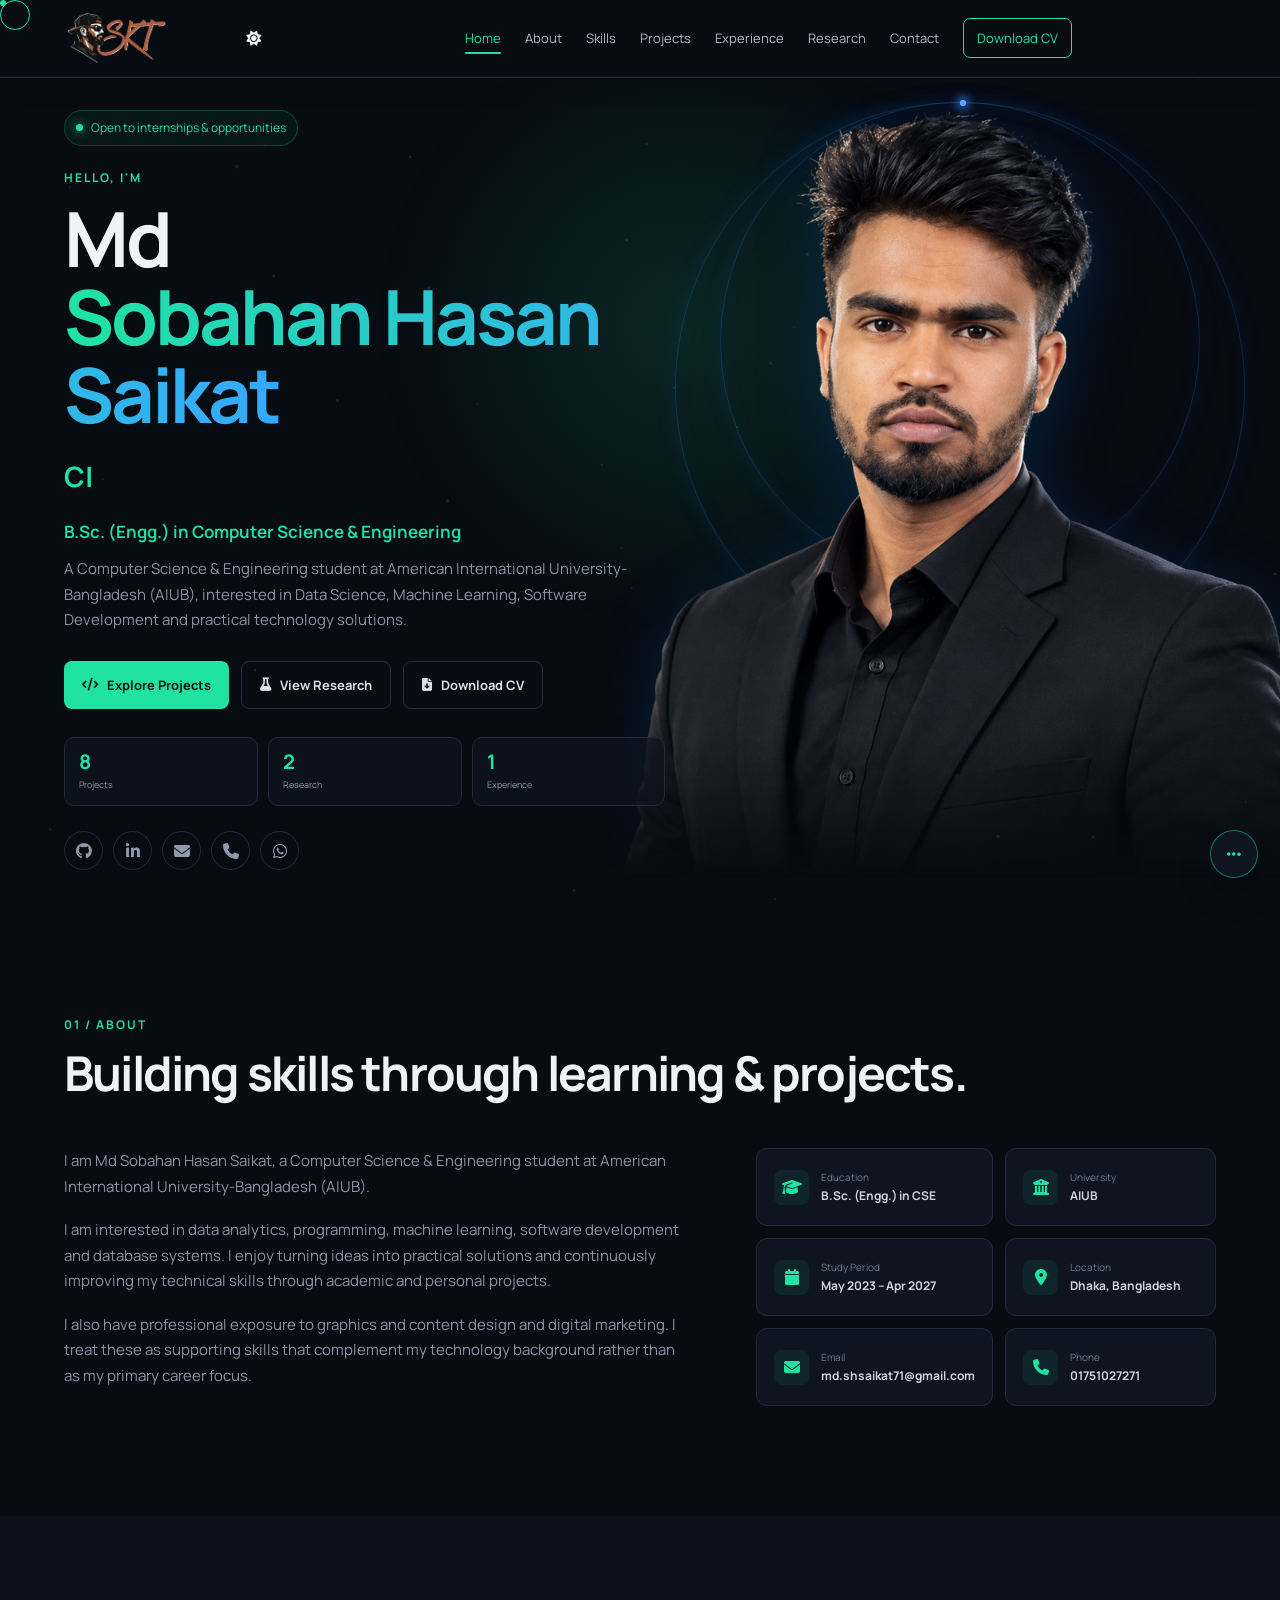
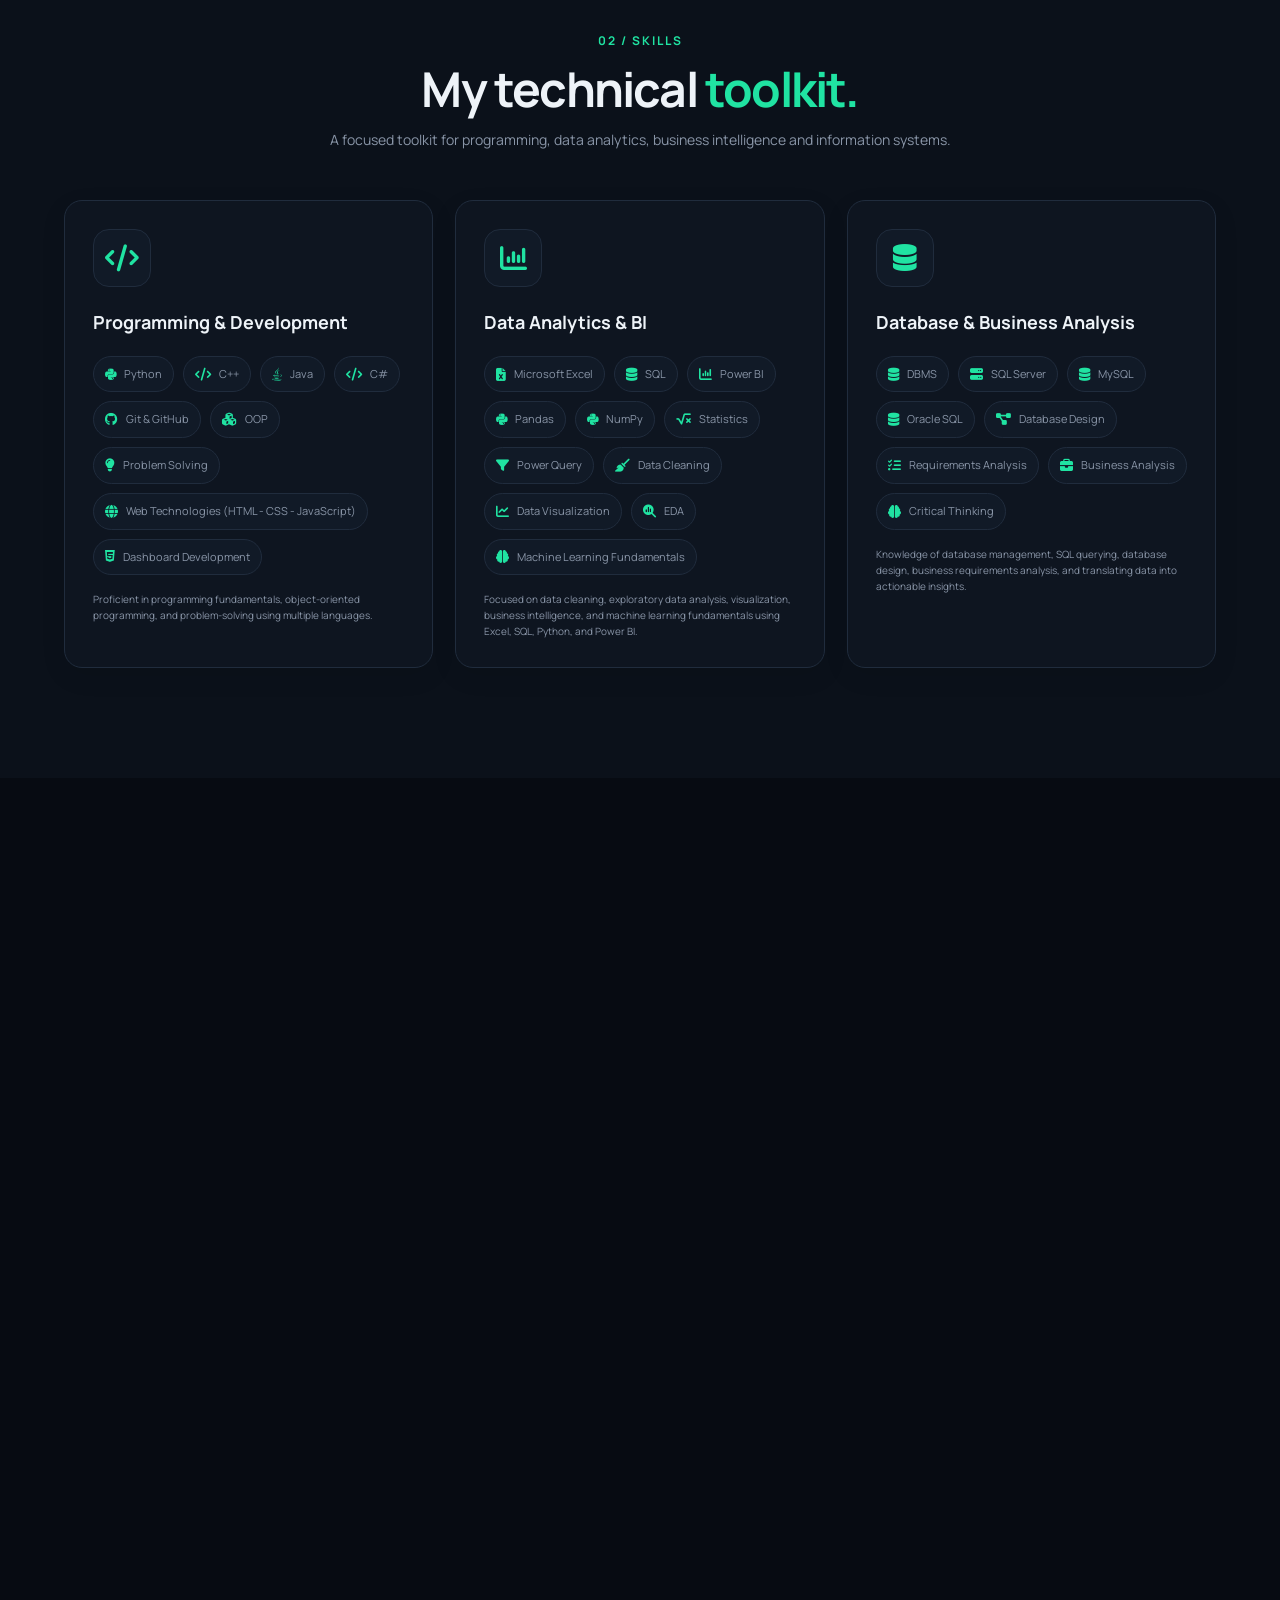
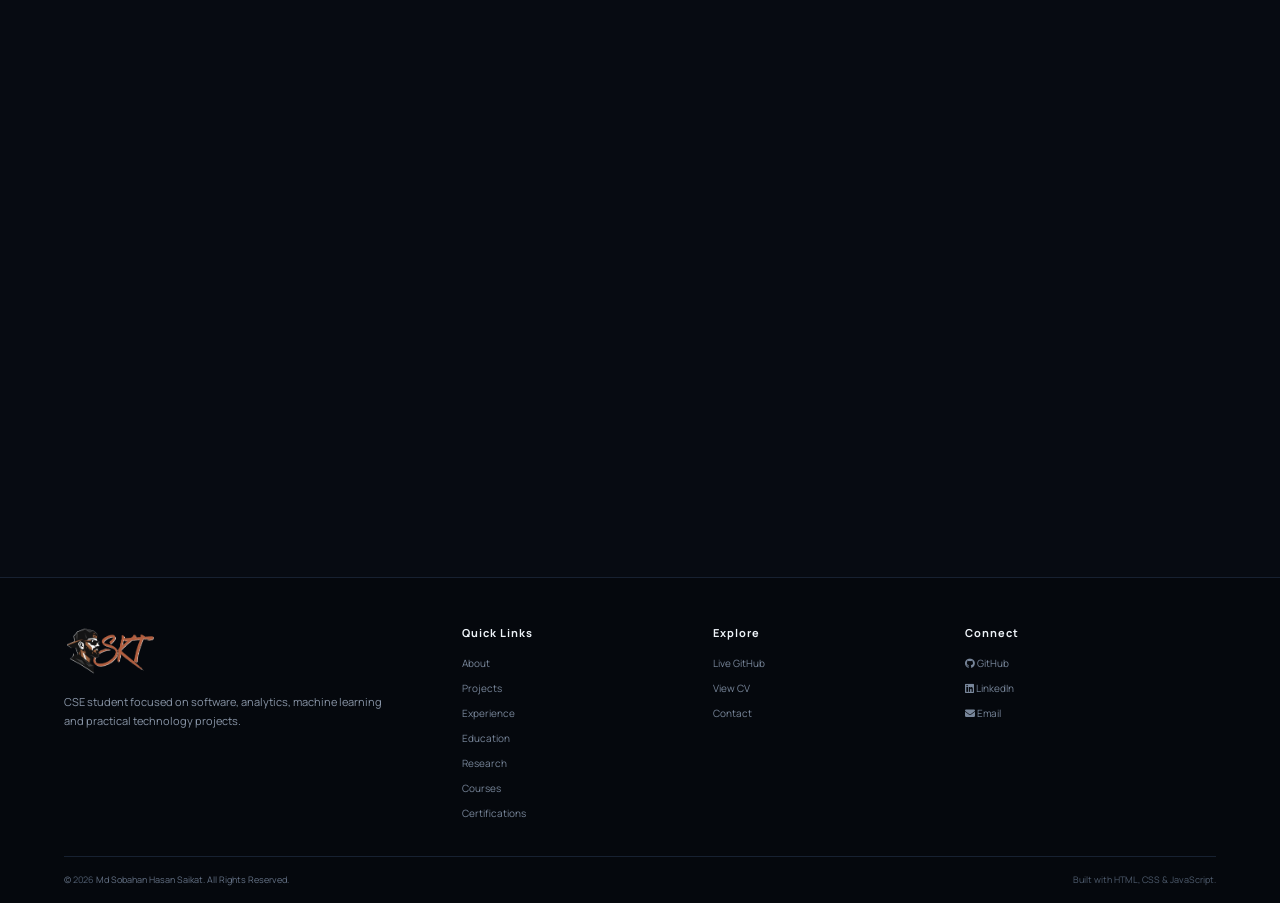
==== commit 036aabb4: "Fresh Start" ====
--- a/index.html
+++ b/index.html
@@ -1,211 +1,368 @@
-<!DOCTYPE html>
+<!doctype html>
 
 <html lang="en">
-<head>
-<meta charset="utf-8"/>
-<meta content="width=device-width, initial-scale=1.0" name="viewport"/><link href="images/favicon.svg?v=2" rel="icon" type="image/svg+xml"/><link href="images/favicon.png?v=2" rel="icon" sizes="512x512" type="image/png"/><link href="images/favicon.ico?v=2" rel="icon" sizes="any"/><link href="images/apple-touch-icon.png?v=2" rel="apple-touch-icon" sizes="256x256"/>
-<title>Md Sobahan Hasan Saikat | CSE Student, Data &amp; Business Analytics</title>
-<link href="https://cdnjs.cloudflare.com" rel="preconnect"/>
-<link href="https://fonts.googleapis.com" rel="preconnect"/>
-<link crossorigin="" href="https://fonts.gstatic.com" rel="preconnect"/>
-<link href="https://fonts.googleapis.com/css2?family=Manrope:wght@400;500;600;700;800&amp;display=swap" rel="stylesheet"/>
-<link href="https://cdnjs.cloudflare.com/ajax/libs/font-awesome/6.5.2/css/all.min.css" rel="stylesheet"/>
-<script id="theme-bootstrap">(function(){try{var k="saikat-theme",t=localStorage.getItem(k)||localStorage.getItem("theme");if(t!=="light"&&t!=="dark")t="dark";localStorage.setItem(k,t);document.documentElement.dataset.theme=t;document.documentElement.classList.toggle("theme-light-preload",t==="light");}catch(e){}})();</script><link as="image" fetchpriority="high" href="images/Logo.webp" rel="preload"/><link href="style.css" rel="stylesheet"/>
-<meta content="Md Sobahan Hasan Saikat — AIUB CSE student focused on data analytics, business analysis, software development, machine learning and practical projects." name="description"/>
-<meta content="Md Sobahan Hasan Saikat" name="author"/>
-<meta content="index,follow,max-image-preview:large,max-snippet:-1,max-video-preview:-1" name="robots"/>
-<link href="https://saikat-71.github.io/" rel="canonical"/>
-<meta content="website" property="og:type"/>
-<meta content="Saikat Portfolio" property="og:site_name"/>
-<meta content="Md Sobahan Hasan Saikat | CSE Student, Data &amp; Business Analytics" property="og:title"/>
-<meta content="Md Sobahan Hasan Saikat — AIUB CSE student focused on data analytics, business analysis, software development, machine learning and practical projects." property="og:description"/>
-<meta content="https://saikat-71.github.io/" property="og:url"/>
-<meta content="https://saikat-71.github.io/images/profile.png" property="og:image"/>
-<meta content="Md Sobahan Hasan Saikat" property="og:image:alt"/>
-<meta content="summary_large_image" name="twitter:card"/>
-<meta content="Md Sobahan Hasan Saikat | CSE Student, Data &amp; Business Analytics" name="twitter:title"/>
-<meta content="Md Sobahan Hasan Saikat — AIUB CSE student focused on data analytics, business analysis, software development, machine learning and practical projects." name="twitter:description"/>
-<meta content="https://saikat-71.github.io/images/profile.png" name="twitter:image"/>
-<link href="site.webmanifest" rel="manifest"/>
-<script type="application/ld+json">{"@context":"https://schema.org","@type":"Person","name":"Md Sobahan Hasan Saikat","url":"https://saikat-71.github.io/","jobTitle":"CSE Student / Aspiring Data & Business Analyst","email":"mailto:md.shsaikat71@gmail.com","sameAs":["https://github.com/saikat-71","https://www.linkedin.com/in/sobahansaikat/"],"alumniOf":{"@type":"CollegeOrUniversity","name":"American International University-Bangladesh"},"knowsAbout":["Data Analytics","Business Analysis","Python","C++","C#","Java","SQL","Machine Learning","Software Development"]}</script><meta content="#070b10" name="theme-color"/><meta content="dark light" name="color-scheme"/>
-</head>
-<body data-page="home">
-<canvas aria-hidden="true" id="particles"></canvas>
-<div aria-hidden="true" class="cursor-dot"></div><div aria-hidden="true" class="cursor-ring"></div>
-<div id="preloader"><span></span></div>
-<!-- Shared header rendered by site-common.js -->
-<main>
-<!-- HERO -->
-<section class="hero" id="home">
-<div class="hero-grid container">
-<div class="hero-copy reveal">
-<div class="availability"><span></span> Open to internships &amp; opportunities</div>
-<p class="eyebrow">HELLO, I'M</p>
-<h1>Md Sobahan<br/><span>Hasan Saikat</span></h1>
-<h2><span id="typing"></span><b class="cursor">|</b></h2>
-<p class="hero-subtitle" id="hero-subtitle" aria-live="polite"></p>
-<p class="hero-text">
-            A Computer Science &amp; Engineering student at American International University-Bangladesh (AIUB),
-            interested in Data Science, Machine Learning, Software Development and practical technology solutions.
-          </p>
-<div class="hero-actions">
-<a class="btn btn-primary" href="#projects"><i class="fa-solid fa-code"></i> Explore Projects</a>
-<a class="btn btn-ghost" href="#research"><i class="fa-solid fa-flask"></i> View Research</a>
-<a class="btn btn-ghost" download="" href="documents/CV.pdf"><i class="fa-solid fa-file-arrow-down"></i> Download CV</a>
-</div>
-<div aria-label="Portfolio highlights" class="hero-metrics">
-<div><strong>4</strong><span>Projects</span></div>
-<div><strong>2</strong><span>Research</span></div>
-<div><strong>1</strong><span>Experience</span></div>
-</div>
-<div class="socials">
-<a aria-label="GitHub" href="https://github.com/saikat-71" rel="noopener" target="_blank"><i class="fa-brands fa-github"></i></a>
-<a aria-label="LinkedIn" href="https://www.linkedin.com/in/sobahansaikat/" rel="noopener" target="_blank"><i class="fa-brands fa-linkedin-in"></i></a>
-<a aria-label="Email" href="mailto:md.shsaikat71@gmail.com"><i class="fa-solid fa-envelope"></i></a>
-<a aria-label="Phone" href="tel:+8801751027271"><i class="fa-solid fa-phone"></i></a>
-<a aria-label="WhatsApp" href="https://wa.me/8801751027271" rel="noopener" target="_blank"><i class="fa-brands fa-whatsapp"></i></a>
-</div>
-</div>
-<div class="hero-visual reveal">
-<div class="orbit orbit-1"></div>
-<div class="orbit orbit-2"></div>
-<div class="profile">
-<img alt="Md Sobahan Hasan Saikat profile photo" class="profile-photo" decoding="async" loading="lazy" src="images/profile.png"/>
-<div class="profile-caption">
-<strong>Md Sobahan Hasan Saikat</strong>
-<span>B.Sc. in CSE • AIUB</span>
-</div>
-</div>
-</div>
-</div>
-</section>
-<!-- ABOUT -->
-<section class="section" id="about">
-<div class="container">
-<div class="section-head reveal">
-<span>01 / ABOUT</span>
-<h2>Building skills through <em>learning &amp; projects.</em></h2>
-</div>
-<div class="about-grid">
-<div class="about-copy reveal">
-<p>
-              I am <strong>Md Sobahan Hasan Saikat</strong>, a Computer Science &amp; Engineering student at
-              <strong>American International University-Bangladesh (AIUB)</strong>.
+  <head>
+    <meta charset="utf-8" />
+    <meta content="width=device-width, initial-scale=1.0" name="viewport" />
+    <link href="images/favicon.svg?v=2" rel="icon" type="image/svg+xml" />
+    <link href="images/favicon.png?v=2" rel="icon" sizes="512x512" type="image/png" />
+    <link href="images/favicon.ico?v=2" rel="icon" sizes="any" />
+    <link href="images/apple-touch-icon.png?v=3" rel="apple-touch-icon" sizes="180x180" />
+    <title>Md Sobahan Hasan Saikat | CSE Student, Data &amp; Business Analytics</title>
+    <link href="https://cdnjs.cloudflare.com" rel="preconnect" />
+    <link href="https://fonts.googleapis.com" rel="preconnect" />
+    <link crossorigin="" href="https://fonts.gstatic.com" rel="preconnect" />
+    <link
+      href="https://fonts.googleapis.com/css2?family=Manrope:wght@400;500;600;700;800&amp;display=swap"
+      rel="stylesheet"
+    />
+    <link
+      href="https://cdnjs.cloudflare.com/ajax/libs/font-awesome/6.5.2/css/all.min.css"
+      rel="stylesheet"
+    />
+    <script id="theme-bootstrap">
+      (function () {
+        try {
+          var k = 'saikat-theme',
+            t = localStorage.getItem(k) || localStorage.getItem('theme');
+          if (t !== 'light' && t !== 'dark') t = 'dark';
+          localStorage.setItem(k, t);
+          document.documentElement.dataset.theme = t;
+          document.documentElement.classList.toggle('theme-light-preload', t === 'light');
+        } catch (e) {}
+      })();
+    </script>
+    <link as="image" fetchpriority="high" href="images/Logo.webp" rel="preload" />
+    <link href="style.css" rel="stylesheet" />
+    <meta
+      content="Md Sobahan Hasan Saikat — AIUB CSE student focused on data analytics, business analysis, software development, machine learning and practical projects."
+      name="description"
+    />
+    <meta content="Md Sobahan Hasan Saikat" name="author" />
+    <meta
+      content="index,follow,max-image-preview:large,max-snippet:-1,max-video-preview:-1"
+      name="robots"
+    />
+    <link href="https://saikat-71.github.io/" rel="canonical" />
+    <meta content="website" property="og:type" />
+    <meta content="Saikat Portfolio" property="og:site_name" />
+    <meta
+      content="Md Sobahan Hasan Saikat | CSE Student, Data &amp; Business Analytics"
+      property="og:title"
+    />
+    <meta
+      content="Md Sobahan Hasan Saikat — AIUB CSE student focused on data analytics, business analysis, software development, machine learning and practical projects."
+      property="og:description"
+    />
+    <meta content="https://saikat-71.github.io/" property="og:url" />
+    <meta content="https://saikat-71.github.io/images/profile.png" property="og:image" />
+    <meta content="Md Sobahan Hasan Saikat" property="og:image:alt" />
+    <meta content="summary_large_image" name="twitter:card" />
+    <meta
+      content="Md Sobahan Hasan Saikat | CSE Student, Data &amp; Business Analytics"
+      name="twitter:title"
+    />
+    <meta
+      content="Md Sobahan Hasan Saikat — AIUB CSE student focused on data analytics, business analysis, software development, machine learning and practical projects."
+      name="twitter:description"
+    />
+    <meta content="https://saikat-71.github.io/images/profile.png" name="twitter:image" />
+    <link href="site.webmanifest" rel="manifest" />
+    <script type="application/ld+json">
+      {
+        "@context": "https://schema.org",
+        "@type": "Person",
+        "name": "Md Sobahan Hasan Saikat",
+        "url": "https://saikat-71.github.io/",
+        "jobTitle": "CSE Student / Aspiring Data & Business Analyst",
+        "email": "mailto:md.shsaikat71@gmail.com",
+        "sameAs": ["https://github.com/saikat-71", "https://www.linkedin.com/in/sobahansaikat/"],
+        "alumniOf": {
+          "@type": "CollegeOrUniversity",
+          "name": "American International University-Bangladesh"
+        },
+        "knowsAbout": [
+          "Data Analytics",
+          "Business Analysis",
+          "Python",
+          "C++",
+          "C#",
+          "Java",
+          "SQL",
+          "Machine Learning",
+          "Software Development"
+        ]
+      }
+    </script>
+    <noscript
+      ><style>
+        .hero-metrics {
+          display: none;
+        }
+      </style></noscript
+    >
+    <meta content="#070b10" name="theme-color" />
+    <meta content="dark light" name="color-scheme" />
+  </head>
+  <body data-page="home">
+    <canvas aria-hidden="true" id="particles"></canvas>
+    <div aria-hidden="true" class="cursor-dot"></div>
+    <div aria-hidden="true" class="cursor-ring"></div>
+    <div id="preloader"><span></span></div>
+    <!-- Shared header rendered by site-common.js -->
+    <main>
+      <!-- HERO -->
+      <section class="hero" id="home">
+        <div class="hero-grid container">
+          <div class="hero-copy reveal">
+            <div class="availability"><span></span> Open to internships &amp; opportunities</div>
+            <p class="eyebrow">HELLO, I'M</p>
+            <h1>Md Sobahan<br /><span>Hasan Saikat</span></h1>
+            <h2><span id="typing"></span><b class="cursor">|</b></h2>
+            <p class="hero-subtitle" id="hero-subtitle" aria-live="polite"></p>
+            <p class="hero-text">
+              A Computer Science &amp; Engineering student at American International
+              University-Bangladesh (AIUB), interested in Data Science, Machine Learning, Software
+              Development and practical technology solutions.
             </p>
-<p>
-              I am interested in data analytics, programming, machine learning, software development and
-              database systems. I enjoy turning ideas into practical solutions and continuously improving
-              my technical skills through academic and personal projects.
+            <div class="hero-actions">
+              <a class="btn btn-primary" href="#projects"
+                ><i class="fa-solid fa-code"></i> Explore Projects</a
+              >
+              <a class="btn btn-ghost" href="#research"
+                ><i class="fa-solid fa-flask"></i> View Research</a
+              >
+              <a class="btn btn-ghost" download="" href="documents/CV.pdf"
+                ><i class="fa-solid fa-file-arrow-down"></i> Download CV</a
+              >
+            </div>
+            <div aria-label="Portfolio highlights" class="hero-metrics" data-ready="false">
+              <div><strong data-metric="projects"></strong><span>Projects</span></div>
+              <div><strong data-metric="research"></strong><span>Research</span></div>
+              <div><strong data-metric="experience"></strong><span>Experience</span></div>
+            </div>
+            <div class="socials">
+              <a
+                aria-label="GitHub"
+                href="https://github.com/saikat-71"
+                rel="noopener"
+                target="_blank"
+                ><i class="fa-brands fa-github"></i
+              ></a>
+              <a
+                aria-label="LinkedIn"
+                href="https://www.linkedin.com/in/sobahansaikat/"
+                rel="noopener"
+                target="_blank"
+                ><i class="fa-brands fa-linkedin-in"></i
+              ></a>
+              <a aria-label="Email" href="mailto:md.shsaikat71@gmail.com"
+                ><i class="fa-solid fa-envelope"></i
+              ></a>
+              <a aria-label="Phone" href="tel:+8801751027271"><i class="fa-solid fa-phone"></i></a>
+              <a
+                aria-label="WhatsApp"
+                href="https://wa.me/8801751027271"
+                rel="noopener"
+                target="_blank"
+                ><i class="fa-brands fa-whatsapp"></i
+              ></a>
+            </div>
+          </div>
+          <div class="hero-visual reveal">
+            <div class="orbit orbit-1"></div>
+            <div class="orbit orbit-2"></div>
+            <div class="profile">
+              <img
+                alt="Md Sobahan Hasan Saikat profile photo"
+                class="profile-photo"
+                decoding="async"
+                loading="lazy"
+                src="images/profile.png"
+              />
+              <div class="profile-caption">
+                <strong>Md Sobahan Hasan Saikat</strong>
+                <span>B.Sc. in CSE • AIUB</span>
+              </div>
+            </div>
+          </div>
+        </div>
+      </section>
+      <!-- ABOUT -->
+      <section class="section" id="about">
+        <div class="container">
+          <div class="section-head reveal">
+            <span>01 / ABOUT</span>
+            <h2>Building skills through <em>learning &amp; projects.</em></h2>
+          </div>
+          <div class="about-grid">
+            <div class="about-copy reveal">
+              <p>
+                I am <strong>Md Sobahan Hasan Saikat</strong>, a Computer Science &amp; Engineering
+                student at <strong>American International University-Bangladesh (AIUB)</strong>.
+              </p>
+              <p>
+                I am interested in data analytics, programming, machine learning, software
+                development and database systems. I enjoy turning ideas into practical solutions and
+                continuously improving my technical skills through academic and personal projects.
+              </p>
+              <p>
+                I also have professional exposure to graphics and content design and digital
+                marketing. I treat these as supporting skills that complement my technology
+                background rather than as my primary career focus.
+              </p>
+            </div>
+            <div class="fact-grid reveal" aria-live="polite"></div>
+          </div>
+        </div>
+      </section>
+      <!-- SKILLS -->
+      <section class="section section-dark" id="skills">
+        <div class="container">
+          <div class="section-head center reveal">
+            <span>02 / SKILLS</span>
+            <h2>My technical <em>toolkit.</em></h2>
+            <p>
+              A focused toolkit for programming, data analytics, business intelligence and
+              information systems.
             </p>
-<p>
-              I also have professional exposure to graphics and content design and digital marketing.
-              I treat these as supporting skills that complement my technology background rather than as my
-              primary career focus.
-            </p>
-</div>
-<div class="fact-grid reveal" aria-live="polite"></div>
-</div>
-</div>
-</section>
-<!-- SKILLS -->
-<section class="section section-dark" id="skills">
-<div class="container">
-<div class="section-head center reveal">
-<span>02 / SKILLS</span>
-<h2>My technical <em>toolkit.</em></h2>
-<p>A focused toolkit for programming, data analytics, business intelligence and information systems.</p>
-</div>
-<div aria-live="polite" class="skill-groups"></div>
-</div>
-</section>
-<!-- PROJECTS -->
-<section class="section" id="projects">
-<div class="container">
-<div class="section-head reveal">
-<span>03 / PROJECTS</span>
-<h2>Selected <em>academic projects.</em></h2>
-<p>Projects from my CSE, data science and software development work.</p>
-</div>
-<div aria-live="polite" class="project-grid"></div>
-<div class="center reveal github-cta"><a class="btn btn-ghost" href="projects.html"><i class="fa-solid fa-table-cells"></i> View All Projects</a>
-<a class="btn btn-primary" href="github.html"><i class="fa-brands fa-github"></i> Explore Live GitHub Repositories</a>
-<p class="skill-note">Live repository data is available on a separate page.</p>
-</div>
-</div>
-</section>
-<!-- EXPERIENCE -->
-<section class="section section-dark" id="experience">
-<div class="container">
-<div class="section-head center reveal">
-<span>04 / EXPERIENCE</span>
-<h2>Professional <em>experience.</em></h2>
-</div>
-<div aria-live="polite" class="timeline"></div>
-<div class="collection-more experience-more"><a class="see-more-link btn btn-primary magnetic" href="experience.html"><i class="fa-solid fa-arrow-right"></i> View All Experience</a></div>
-</div>
-</section>
-<!-- EDUCATION -->
-<section class="section" id="education">
-<div class="container">
-<div class="section-head reveal">
-<span>05 / EDUCATION</span>
-<h2>Academic <em>background.</em></h2>
-</div>
-<div class="education-list" aria-live="polite"></div>
-<div class="center reveal">
-<a class="btn btn-primary magnetic" href="education.html" data-education-more><i class="fa-solid fa-graduation-cap"></i> See More Academic Background</a>
-</div>
-</div>
-</section>
-<!-- RESEARCH -->
-<section class="section section-dark" id="research">
-<div class="container">
-<div class="section-head center reveal">
-<span>06 / RESEARCH</span>
-<h2>Academic <em>research work.</em></h2>
-</div>
-<div aria-live="polite" class="research-list"></div>
-</div>
-</section>
-<!-- CERTIFICATIONS -->
-<section class="section" id="courses">
-<div class="container">
-<div class="section-head"><span>07 / COURSES</span><h2>Additional <em>courses.</em></h2><p>External courses and learning completed beyond the academic curriculum.</p></div>
-<div aria-live="polite" class="course-list"></div>
-</div>
-</section>
-<section class="section section-dark" id="certificates">
-<div class="container">
-<div class="section-head reveal">
-<span>08 / CERTIFICATIONS</span>
-<h2>Learning &amp; <em>certifications.</em></h2>
-</div>
-<div aria-live="polite" class="cert-grid"></div>
-</div>
-</section>
-<!-- CONTACT -->
-<section class="contact section" id="contact">
-<div class="container">
-<div class="contact-box reveal">
-<span>09 / CONTACT</span>
-<h2>Let's connect &amp; <em>build something useful.</em></h2>
-<p>I am open to collaboration, internships and professional opportunities.</p>
-<a class="email" href="mailto:md.shsaikat71@gmail.com">md.shsaikat71@gmail.com <i class="fa-solid fa-arrow-up-right-from-square"></i></a>
-<div class="contact-links">
-<a href="https://github.com/saikat-71" rel="noopener" target="_blank"><i class="fa-brands fa-github"></i> GitHub</a>
-<a href="https://www.linkedin.com/in/sobahansaikat/" rel="noopener" target="_blank"><i class="fa-brands fa-linkedin"></i> LinkedIn</a>
-<a href="tel:+8801751027271"><i class="fa-solid fa-phone"></i> 01751027271</a>
-<a href="https://wa.me/8801751027271" rel="noopener" target="_blank"><i class="fa-brands fa-whatsapp"></i> WhatsApp</a>
-</div>
-<div class="location"><i class="fa-solid fa-location-dot"></i> Bashundhara R/A, Dhaka, Bangladesh</div>
-</div>
-</div>
-</section>
-</main>
-<div aria-hidden="true" class="modal" id="certificateModal"><div class="modal-backdrop"></div><div class="certificate-preview"><div class="certificate-preview-head"><div><span>08 / CERTIFICATE PREVIEW</span><h2 id="modalCertTitle">Certificate</h2><p id="modalCertProvider">Training</p></div><button class="modal-back" id="certificateModalBack" type="button"><i class="fa-solid fa-arrow-left"></i> Back</button></div><div class="certificate-preview-frame" id="certificatePreviewContent"></div></div></div>
-<!-- Shared footer rendered by site-common.js -->
+          </div>
+          <div aria-live="polite" class="skill-groups"></div>
+        </div>
+      </section>
+      <!-- PROJECTS -->
+      <section class="section" id="projects">
+        <div class="container">
+          <div class="section-head reveal">
+            <span>03 / PROJECTS</span>
+            <h2>Selected <em>academic projects.</em></h2>
+            <p>Projects from my CSE, data science and software development work.</p>
+          </div>
+          <div aria-live="polite" class="project-grid"></div>
+          <div class="center reveal github-cta">
+            <a class="btn btn-ghost" href="projects.html"
+              ><i class="fa-solid fa-table-cells"></i> View All Projects</a
+            >
+            <a class="btn btn-primary" href="github.html"
+              ><i class="fa-brands fa-github"></i> Explore Live GitHub Repositories</a
+            >
+            <p class="skill-note">Live repository data is available on a separate page.</p>
+          </div>
+        </div>
+      </section>
+      <!-- EXPERIENCE -->
+      <section class="section section-dark" id="experience">
+        <div class="container">
+          <div class="section-head center reveal">
+            <span>04 / EXPERIENCE</span>
+            <h2>Professional <em>experience.</em></h2>
+          </div>
+          <div aria-live="polite" class="timeline"></div>
+          <div class="collection-more experience-more">
+            <a class="see-more-link btn btn-primary magnetic" href="experience.html"
+              ><i class="fa-solid fa-arrow-right"></i> View All Experience</a
+            >
+          </div>
+        </div>
+      </section>
+      <!-- EDUCATION -->
+      <section class="section" id="education">
+        <div class="container">
+          <div class="section-head reveal">
+            <span>05 / EDUCATION</span>
+            <h2>Academic <em>background.</em></h2>
+          </div>
+          <div class="education-list" aria-live="polite"></div>
+          <div class="center reveal">
+            <a class="btn btn-primary magnetic" href="education.html" data-education-more
+              ><i class="fa-solid fa-graduation-cap"></i> See More Academic Background</a
+            >
+          </div>
+        </div>
+      </section>
+      <!-- RESEARCH -->
+      <section class="section section-dark" id="research">
+        <div class="container">
+          <div class="section-head center reveal">
+            <span>06 / RESEARCH</span>
+            <h2>Academic <em>research work.</em></h2>
+          </div>
+          <div aria-live="polite" class="research-list"></div>
+        </div>
+      </section>
+      <!-- CERTIFICATIONS -->
+      <section class="section" id="courses">
+        <div class="container">
+          <div class="section-head">
+            <span>07 / COURSES</span>
+            <h2>Additional <em>courses.</em></h2>
+            <p>External courses and learning completed beyond the academic curriculum.</p>
+          </div>
+          <div aria-live="polite" class="course-list"></div>
+        </div>
+      </section>
+      <section class="section section-dark" id="certificates">
+        <div class="container">
+          <div class="section-head reveal">
+            <span>08 / CERTIFICATIONS</span>
+            <h2>Learning &amp; <em>certifications.</em></h2>
+          </div>
+          <div aria-live="polite" class="cert-grid"></div>
+        </div>
+      </section>
+      <!-- CONTACT -->
+      <section class="contact section" id="contact">
+        <div class="container">
+          <div class="contact-box reveal">
+            <span>09 / CONTACT</span>
+            <h2>Let's connect &amp; <em>build something useful.</em></h2>
+            <p>I am open to collaboration, internships and professional opportunities.</p>
+            <a class="email" href="mailto:md.shsaikat71@gmail.com"
+              >md.shsaikat71@gmail.com <i class="fa-solid fa-arrow-up-right-from-square"></i
+            ></a>
+            <div class="contact-links">
+              <a href="https://github.com/saikat-71" rel="noopener" target="_blank"
+                ><i class="fa-brands fa-github"></i> GitHub</a
+              >
+              <a href="https://www.linkedin.com/in/sobahansaikat/" rel="noopener" target="_blank"
+                ><i class="fa-brands fa-linkedin"></i> LinkedIn</a
+              >
+              <a href="tel:+8801751027271"><i class="fa-solid fa-phone"></i> 01751027271</a>
+              <a href="https://wa.me/8801751027271" rel="noopener" target="_blank"
+                ><i class="fa-brands fa-whatsapp"></i> WhatsApp</a
+              >
+            </div>
+            <div class="location">
+              <i class="fa-solid fa-location-dot"></i> Bashundhara R/A, Dhaka, Bangladesh
+            </div>
+          </div>
+        </div>
+      </section>
+    </main>
+    <div aria-hidden="true" class="modal" id="certificateModal">
+      <div class="modal-backdrop"></div>
+      <div class="certificate-preview">
+        <div class="certificate-preview-head">
+          <div>
+            <span>08 / CERTIFICATE PREVIEW</span>
+            <h2 id="modalCertTitle">Certificate</h2>
+            <p id="modalCertProvider">Training</p>
+          </div>
+          <button class="modal-back" id="certificateModalBack" type="button">
+            <i class="fa-solid fa-arrow-left"></i> Back
+          </button>
+        </div>
+        <div class="certificate-preview-frame" id="certificatePreviewContent"></div>
+      </div>
+    </div>
+    <!-- Shared footer rendered by site-common.js -->
 
-<script src="script.js"></script>
-<script src="site-common.js"></script>
-<script src="data/portfolio-loader.js"></script><script src="analytics.js" defer></script><script src="enhancements.js"></script><script src="hero-motion.js" defer></script><script src="scroll-animations.js"></script></body>
+    <script src="script.js"></script>
+    <script src="site-common.js"></script>
+    <script src="data/portfolio-loader.js"></script>
+    <script src="analytics.js" defer></script>
+    <script src="enhancements.js"></script>
+    <script src="hero-motion.js" defer></script>
+    <script src="scroll-animations.js"></script>
+  </body>
 </html>
--- a/style.css
+++ b/style.css
@@ -1,261 +1,2244 @@
-*{margin:0;padding:0;box-sizing:border-box}
-:root{--bg:#070b12;--panel:#0e1520;--panel2:#111a27;--text:#eef3f8;--muted:#8995a7;--line:#202c3d;--accent:#20e3a2;--accent2:#36a8ff;--max:1160px}
-html{scroll-behavior:smooth}
-body{font-family:Inter,Arial,sans-serif;background:var(--bg);color:var(--text);line-height:1.7;overflow-x:hidden}
+* {
+  margin: 0;
+  padding: 0;
+  box-sizing: border-box;
+}
+:root {
+  --bg: #070b12;
+  --panel: #0e1520;
+  --panel2: #111a27;
+  --text: #eef3f8;
+  --muted: #8995a7;
+  --line: #202c3d;
+  --accent: #20e3a2;
+  --accent2: #36a8ff;
+  --max: 1160px;
+}
+html {
+  scroll-behavior: smooth;
+}
+body {
+  font-family: Inter, Arial, sans-serif;
+  background: var(--bg);
+  color: var(--text);
+  line-height: 1.7;
+  overflow-x: hidden;
+}
 /* Reliable theme variables before body scripts finish loading. */
-html[data-theme="light"]{--bg:#f4f7fb;--panel:#ffffff;--panel2:#eef3f8;--text:#102033;--muted:#5d6b7d;--line:#dbe3ed;--accent:#079e72;--accent2:#1689d8}
-html[data-theme="dark"]{--bg:#070b12;--panel:#0e1520;--panel2:#111a27;--text:#eef3f8;--muted:#8995a7;--line:#202c3d;--accent:#20e3a2;--accent2:#36a8ff}
-body, .header, .section, footer, .theme-toggle, .project, .skill-card, .fact, .timeline-card, .education, .research-card, .certificate, .repo-card, .github-profile-card{transition:background-color .22s ease,color .22s ease,border-color .22s ease}
-
-a{text-decoration:none;color:inherit}button{font:inherit}.container{width:min(var(--max),90%);margin:auto}
-.header{position:fixed;top:0;left:0;width:100%;z-index:1000;background:var(--bg);backdrop-filter:blur(18px);border-bottom:1px solid rgba(255,255,255,.05)}
-.nav{height:76px;display:flex;align-items:center;justify-content:space-between}
-.brand{font-weight:800;font-size:22px;letter-spacing:-1px}.brand span{color:var(--accent)}
-.nav-menu{display:flex;align-items:center;gap:26px}.nav-menu>a{font-size:13px;color:#aeb8c8;transition:.25s}.nav-menu>a:hover{color:var(--accent)}
-.nav-cv{padding:8px 13px;border:1px solid var(--accent);border-radius:7px;color:var(--accent)!important}.nav-cv:hover{background:var(--accent);color:#04100b!important}
-.menu-toggle{display:none;border:0;background:transparent;color:white;font-size:22px}
-.hero{min-height:100vh;display:flex;align-items:center;position:relative;padding-top:80px;overflow:hidden}
-.hero:before{content:"";position:absolute;width:650px;height:650px;left:28%;top:0;background:radial-gradient(circle,rgba(32,227,162,.13),transparent 67%);pointer-events:none}
-.hero-grid{display:grid;grid-template-columns:1.1fr .9fr;gap:50px;align-items:center}
-.availability{display:inline-flex;align-items:center;gap:8px;color:var(--accent);font-size:12px;border:1px solid rgba(32,227,162,.22);padding:7px 11px;border-radius:99px;background:rgba(32,227,162,.05);margin-bottom:22px}.availability span{width:7px;height:7px;border-radius:50%;background:var(--accent);box-shadow:0 0 12px var(--accent)}
-.eyebrow,.section-head>span{font-size:12px;color:var(--accent);letter-spacing:2px;font-weight:700}
-.hero h1{font-size:clamp(42px,6vw,76px);line-height:1.03;letter-spacing:-3px;margin:10px 0 20px}.hero h1 span{background:linear-gradient(90deg,var(--accent),var(--accent2));-webkit-background-clip:text;color:transparent}
-.hero h2{font-size:clamp(20px,3vw,28px);color:#d7deea;margin-bottom:18px}.hero h2 #typing{color:var(--accent)}.cursor{animation:blink .7s infinite;color:var(--accent)}@keyframes blink{50%{opacity:0}}
-.hero-text{max-width:650px;color:var(--muted);font-size:15px}
-.hero-actions{display:flex;gap:12px;flex-wrap:wrap;margin-top:28px}.btn{display:inline-flex;align-items:center;gap:9px;padding:12px 18px;border-radius:8px;font-size:13px;font-weight:700;transition:.3s}.btn-primary{background:var(--accent);color:#03110c}.btn-primary:hover{transform:translateY(-3px);box-shadow:0 12px 35px rgba(32,227,162,.18)}.btn-ghost{border:1px solid var(--line);color:#d8e0eb}.btn-ghost:hover{border-color:var(--accent);color:var(--accent);transform:translateY(-3px)}
-.socials{display:flex;gap:10px;margin-top:25px}.socials a{width:39px;height:39px;border:1px solid var(--line);border-radius:50%;display:grid;place-items:center;color:#8e9aab;transition:.25s}.socials a:hover{border-color:var(--accent);color:var(--accent);transform:translateY(-4px)}
-.hero-visual{min-height:500px;display:grid;place-items:center;position:relative}.profile{width:330px;height:390px;border-radius:28px;border:1px solid rgba(32,227,162,.3);background:linear-gradient(145deg,#142131,#0a111b);box-shadow:0 35px 90px rgba(0,0,0,.35),inset 0 0 50px rgba(32,227,162,.04);display:flex;flex-direction:column;justify-content:center;align-items:center;position:relative;transform:rotate(3deg);transition:.5s}.profile:hover{transform:rotate(0) scale(1.025)}
-.profile:before{content:"";position:absolute;inset:18px;border:1px dashed rgba(32,227,162,.15);border-radius:20px}.profile-photo{width:210px;height:210px;object-fit:cover;object-position:center top;border-radius:50%;display:block;border:3px solid rgba(32,227,162,.45);box-shadow:0 0 45px rgba(32,227,162,.12);position:relative;z-index:2}
-.profile-initials{width:155px;height:155px;border-radius:50%;display:grid;place-items:center;font-size:42px;font-weight:800;background:linear-gradient(135deg,rgba(32,227,162,.18),rgba(54,168,255,.18));border:1px solid rgba(32,227,162,.4);color:var(--accent);box-shadow:0 0 70px rgba(32,227,162,.12)}
-.profile-caption{text-align:center;margin-top:28px;display:flex;flex-direction:column}.profile-caption strong{font-size:18px}.profile-caption span{color:var(--muted);font-size:12px}
-.orbit{position:absolute;border:1px solid rgba(32,227,162,.09);border-radius:50%;pointer-events:none}.orbit-1{width:480px;height:480px;animation:spin 20s linear infinite}.orbit-2{width:570px;height:570px;animation:spin 30s linear infinite reverse}@keyframes spin{to{transform:rotate(360deg)}}
-.float-card{position:absolute;padding:10px 13px;border:1px solid var(--line);background:rgba(12,19,29,.88);backdrop-filter:blur(10px);border-radius:8px;font-size:11px;color:#b9c3d1;display:flex;gap:8px;align-items:center;box-shadow:0 15px 40px rgba(0,0,0,.25)}.float-card i{color:var(--accent)}.fc-one{top:90px;right:10px;animation:float 4s ease-in-out infinite}.fc-two{left:0;bottom:125px;animation:float 4s ease-in-out infinite 1s}.fc-three{right:0;bottom:65px;animation:float 4s ease-in-out infinite 2s}@keyframes float{50%{transform:translateY(-10px)}}
-
-.section{padding:110px 0}.section-dark{background:#0b111a}.section-head{margin-bottom:48px}.section-head.center{text-align:center;max-width:750px;margin:0 auto 48px}.section-head h2{font-size:clamp(31px,4.5vw,48px);line-height:1.15;letter-spacing:-1.8px;margin-top:8px}.section-head h2 em,.contact-box h2 em{font-style:normal;color:var(--accent)}.section-head p{color:var(--muted);font-size:14px;margin-top:12px}
-.about-grid{display:grid;grid-template-columns:1.15fr .85fr;gap:70px}.about-copy p{color:var(--muted);font-size:15px;margin-bottom:18px}.about-copy strong{color:#dfe7f1}
-.fact-grid{display:grid;grid-template-columns:1fr 1fr;gap:12px}.fact{background:var(--panel);border:1px solid var(--line);border-radius:11px;padding:17px;display:flex;gap:12px;align-items:center;transition:.3s}.fact:hover{border-color:rgba(32,227,162,.5);transform:translateY(-3px)}.fact i{color:var(--accent);width:35px;height:35px;display:grid;place-items:center;background:rgba(32,227,162,.08);border-radius:8px}.fact small,.fact strong{display:block}.fact small{color:#6f7c8e;font-size:10px}.fact strong{font-size:12px;color:#cbd4e0}
-.skill-groups{display:grid;grid-template-columns:repeat(3,1fr);gap:22px}.skill-card{position:relative;overflow:hidden;background:var(--panel);border:1px solid var(--line);border-radius:18px;padding:28px;transition:.3s;box-shadow:0 8px 26px rgba(0,0,0,.08)}.skill-card::after{content:none}.skill-card:hover{transform:translateY(-4px);border-color:var(--accent2);box-shadow:0 12px 30px rgba(0,0,0,.14)}.skill-icon{width:58px;height:58px;display:grid;place-items:center;border-radius:16px;background:var(--panel2);color:var(--accent2);margin-bottom:20px;font-size:27px;border:1px solid var(--line);box-shadow:none}.skill-card h3{font-size:18px;margin-bottom:18px}.skill-pills{position:relative;z-index:1;display:flex;flex-wrap:wrap;gap:9px}.skill-pill{display:inline-flex;align-items:center;gap:8px;font-size:11px;color:var(--muted);border:1px solid var(--line);background:var(--panel2);padding:8px 11px;border-radius:999px;transition:.25s}.skill-pill i{color:var(--accent2);font-size:13px}.skill-pill:hover{color:var(--text);border-color:var(--accent2);background:var(--panel);transform:translateY(-2px)}.skill-note{position:relative;z-index:1;color:var(--muted);font-size:10px;line-height:1.6;margin-top:16px}.tags{display:flex;flex-wrap:wrap;gap:7px}.tags span{font-size:10px;color:#9eabbd;border:1px solid #273446;background:#101925;padding:6px 8px;border-radius:5px}
-.project-grid{display:grid;grid-template-columns:1fr 1fr;gap:18px}.project{background:var(--panel);border:1px solid var(--line);padding:27px;border-radius:13px;transition:.35s}.project:hover{transform:translateY(-7px);border-color:rgba(32,227,162,.55);box-shadow:0 20px 60px rgba(0,0,0,.2)}.project-top{display:flex;justify-content:space-between;margin-bottom:24px}.project-number{font-size:12px;color:var(--accent);font-weight:700}.project-top a{color:#7f8da0;font-size:19px}.project-top a:hover{color:var(--accent)}.project h3{font-size:19px;margin-bottom:11px}.project p{font-size:13px;color:var(--muted);margin-bottom:18px}.center{text-align:center;margin-top:35px}
-.timeline{max-width:880px;margin:auto;position:relative}.timeline:before{content:"";position:absolute;left:9px;top:0;bottom:0;width:1px;background:#263243}.timeline-item{position:relative;padding-left:45px;margin-bottom:42px}.timeline-marker{position:absolute;left:2px;top:4px;width:15px;height:15px;background:var(--accent);border-radius:50%;box-shadow:0 0 18px rgba(32,227,162,.45)}.timeline-date{color:var(--accent);font-size:11px;margin-bottom:7px}.timeline-card{background:var(--panel);border:1px solid var(--line);border-radius:12px;padding:23px}.timeline-card h3{font-size:20px}.timeline-card h4{font-size:13px;color:#a0acbc;font-weight:500;margin-bottom:11px}.timeline-card p{font-size:13px;color:var(--muted);margin-top:7px}
-.education{max-width:900px;margin:auto;padding:30px;border:1px solid var(--line);background:var(--panel);border-radius:14px;display:flex;gap:20px}.edu-icon{min-width:55px;height:55px;border-radius:11px;background:rgba(32,227,162,.08);color:var(--accent);display:grid;place-items:center;font-size:22px}.edu-date{color:var(--accent);font-size:11px}.education h3{font-size:21px;margin:4px 0}.education h4{font-size:13px;color:#a2aebf;font-weight:500}.education p{font-size:13px;color:var(--muted);margin-top:9px}
-.research-card{max-width:900px;margin:auto;padding:30px;background:var(--panel);border:1px solid var(--line);border-radius:14px;display:grid;grid-template-columns:55px 1fr;gap:20px}.research-icon{width:55px;height:55px;background:rgba(32,227,162,.08);color:var(--accent);display:grid;place-items:center;border-radius:10px}.research-card h3{font-size:19px}.research-card p{font-size:13px;color:var(--muted);margin:10px 0 18px}.research-interests{max-width:900px;margin:18px auto 0;display:flex;gap:8px;flex-wrap:wrap}.research-interests span{padding:8px 11px;border-radius:6px;border:1px solid var(--line);font-size:10px;color:#8d9bad}
-.cert-grid{display:grid;grid-template-columns:1fr 1fr;gap:17px}.certificate{display:flex;gap:16px;padding:23px;background:var(--panel);border:1px solid var(--line);border-radius:12px;transition:.3s}.certificate:hover{border-color:rgba(32,227,162,.5);transform:translateY(-4px)}.certificate>i{width:45px;height:45px;min-width:45px;border-radius:9px;display:grid;place-items:center;background:rgba(32,227,162,.08);color:var(--accent)}.certificate h3{font-size:15px}.certificate p{font-size:12px;color:#8996a8}.certificate small{font-size:10px;color:#5f6c7e}
-.contact{padding-bottom:120px}.contact-box{text-align:center;max-width:850px;margin:auto;padding:65px 25px;border:1px solid rgba(32,227,162,.2);border-radius:20px;background:radial-gradient(circle at 50% 0,rgba(32,227,162,.08),transparent 50%),var(--panel)}.contact-box>span{font-size:11px;color:var(--accent);letter-spacing:2px;font-weight:700}.contact-box h2{font-size:clamp(34px,5vw,54px);line-height:1.12;letter-spacing:-2px;margin:12px 0}.contact-box>p{color:var(--muted);font-size:14px}.email{display:inline-block;color:var(--accent);font-size:clamp(18px,3vw,28px);margin:28px 0 22px;border-bottom:1px solid rgba(32,227,162,.5);padding-bottom:5px}.contact-links{display:flex;justify-content:center;gap:9px;flex-wrap:wrap}.contact-links a{border:1px solid var(--line);padding:9px 13px;border-radius:7px;color:#a8b3c3;font-size:11px;transition:.25s}.contact-links a:hover{border-color:var(--accent);color:var(--accent)}.location{margin-top:22px;color:#687689;font-size:11px}
-footer{border-top:1px solid #172131;background:#05080d}.footer-inner{min-height:90px;display:flex;align-items:center;justify-content:space-between;gap:20px}.footer-inner p{font-size:10px;color:#5e6b7d}.footer-social{display:flex;gap:10px}.footer-social a{color:#718095}.footer-social a:hover{color:var(--accent)}
-
-.reveal{opacity:0;transform:translateY(28px);transition:opacity .75s ease,transform .75s ease}.reveal.show{opacity:1;transform:none}
-#preloader{position:fixed;inset:0;background:var(--bg);z-index:5000;display:grid;place-items:center;transition:.5s}#preloader span{width:46px;height:46px;border:3px solid #203040;border-top-color:var(--accent);border-radius:50%;animation:load .8s linear infinite}@keyframes load{to{transform:rotate(360deg)}}
-
-@media(max-width:900px){
-  .menu-toggle{display:block}.nav-menu{position:fixed;right:-100%;top:76px;width:280px;height:calc(100vh - 76px);padding:30px;background:#09101a;border-left:1px solid var(--line);display:flex;flex-direction:column;align-items:flex-start;gap:22px;transition:.35s}.nav-menu.open{right:0}
-  .hero-grid,.about-grid{grid-template-columns:1fr}.hero-copy{text-align:center}.hero-text{margin:auto}.hero-actions,.socials{justify-content:center}.hero-visual{order:-1;min-height:390px}.profile{transform:scale(.82) rotate(3deg)}.orbit-1{width:400px;height:400px}.orbit-2{width:470px;height:470px}.float-card{display:none}
-  .skill-groups{grid-template-columns:1fr 1fr}
-}
-@media(max-width:650px){
-  .section{padding:80px 0}.hero h1{font-size:43px}.hero-visual{min-height:310px}.profile{transform:scale(.66) rotate(3deg);margin-top:-35px;margin-bottom:-55px}.orbit{display:none}.skill-groups,.project-grid,.cert-grid{grid-template-columns:1fr}.fact-grid{grid-template-columns:1fr}.research-card{grid-template-columns:1fr}.education{flex-direction:column}.footer-inner{flex-direction:column;justify-content:center;padding:25px 0}.contact-box{padding:45px 18px}.email{font-size:18px}
-}
-
+html[data-theme='light'] {
+  --bg: #f4f7fb;
+  --panel: #ffffff;
+  --panel2: #eef3f8;
+  --text: #102033;
+  --muted: #5d6b7d;
+  --line: #dbe3ed;
+  --accent: #079e72;
+  --accent2: #1689d8;
+}
+html[data-theme='dark'] {
+  --bg: #070b12;
+  --panel: #0e1520;
+  --panel2: #111a27;
+  --text: #eef3f8;
+  --muted: #8995a7;
+  --line: #202c3d;
+  --accent: #20e3a2;
+  --accent2: #36a8ff;
+}
+body,
+.header,
+.section,
+footer,
+.theme-toggle,
+.project,
+.skill-card,
+.fact,
+.timeline-card,
+.education,
+.research-card,
+.certificate,
+.repo-card,
+.github-profile-card {
+  transition:
+    background-color 0.22s ease,
+    color 0.22s ease,
+    border-color 0.22s ease;
+}
+
+a {
+  text-decoration: none;
+  color: inherit;
+}
+button {
+  font: inherit;
+}
+.container {
+  width: min(var(--max), 90%);
+  margin: auto;
+}
+.header {
+  position: fixed;
+  top: 0;
+  left: 0;
+  width: 100%;
+  z-index: 1000;
+  background: var(--bg);
+  backdrop-filter: blur(18px);
+  border-bottom: 1px solid rgba(255, 255, 255, 0.05);
+}
+.nav {
+  height: 76px;
+  display: flex;
+  align-items: center;
+  justify-content: space-between;
+}
+.brand {
+  font-weight: 800;
+  font-size: 22px;
+  letter-spacing: -1px;
+}
+.brand span {
+  color: var(--accent);
+}
+.nav-menu {
+  display: flex;
+  align-items: center;
+  gap: 26px;
+}
+.nav-menu > a {
+  font-size: 13px;
+  color: #aeb8c8;
+  transition: 0.25s;
+}
+.nav-menu > a:hover {
+  color: var(--accent);
+}
+.nav-cv {
+  padding: 8px 13px;
+  border: 1px solid var(--accent);
+  border-radius: 7px;
+  color: var(--accent) !important;
+}
+.nav-cv:hover {
+  background: var(--accent);
+  color: #04100b !important;
+}
+.menu-toggle {
+  display: none;
+  border: 0;
+  background: transparent;
+  color: white;
+  font-size: 22px;
+}
+.hero {
+  min-height: 100vh;
+  display: flex;
+  align-items: center;
+  position: relative;
+  padding-top: 80px;
+  overflow: hidden;
+}
+.hero:before {
+  content: '';
+  position: absolute;
+  width: 650px;
+  height: 650px;
+  left: 28%;
+  top: 0;
+  background: radial-gradient(circle, rgba(32, 227, 162, 0.13), transparent 67%);
+  pointer-events: none;
+}
+.hero-grid {
+  display: grid;
+  grid-template-columns: 1.1fr 0.9fr;
+  gap: 50px;
+  align-items: center;
+}
+.availability {
+  display: inline-flex;
+  align-items: center;
+  gap: 8px;
+  color: var(--accent);
+  font-size: 12px;
+  border: 1px solid rgba(32, 227, 162, 0.22);
+  padding: 7px 11px;
+  border-radius: 99px;
+  background: rgba(32, 227, 162, 0.05);
+  margin-bottom: 22px;
+}
+.availability span {
+  width: 7px;
+  height: 7px;
+  border-radius: 50%;
+  background: var(--accent);
+  box-shadow: 0 0 12px var(--accent);
+}
+.eyebrow,
+.section-head > span {
+  font-size: 12px;
+  color: var(--accent);
+  letter-spacing: 2px;
+  font-weight: 700;
+}
+.hero h1 {
+  font-size: clamp(42px, 6vw, 76px);
+  line-height: 1.03;
+  letter-spacing: -3px;
+  margin: 10px 0 20px;
+}
+.hero h1 span {
+  background: linear-gradient(90deg, var(--accent), var(--accent2));
+  -webkit-background-clip: text;
+  color: transparent;
+}
+.hero h2 {
+  font-size: clamp(20px, 3vw, 28px);
+  color: #d7deea;
+  margin-bottom: 18px;
+}
+.hero h2 #typing {
+  color: var(--accent);
+}
+.cursor {
+  animation: blink 0.7s infinite;
+  color: var(--accent);
+}
+@keyframes blink {
+  50% {
+    opacity: 0;
+  }
+}
+.hero-text {
+  max-width: 650px;
+  color: var(--muted);
+  font-size: 15px;
+}
+.hero-actions {
+  display: flex;
+  gap: 12px;
+  flex-wrap: wrap;
+  margin-top: 28px;
+}
+.btn {
+  display: inline-flex;
+  align-items: center;
+  gap: 9px;
+  padding: 12px 18px;
+  border-radius: 8px;
+  font-size: 13px;
+  font-weight: 700;
+  transition: 0.3s;
+}
+.btn-primary {
+  background: var(--accent);
+  color: #03110c;
+}
+.btn-primary:hover {
+  transform: translateY(-3px);
+  box-shadow: 0 12px 35px rgba(32, 227, 162, 0.18);
+}
+.btn-ghost {
+  border: 1px solid var(--line);
+  color: #d8e0eb;
+}
+.btn-ghost:hover {
+  border-color: var(--accent);
+  color: var(--accent);
+  transform: translateY(-3px);
+}
+.socials {
+  display: flex;
+  gap: 10px;
+  margin-top: 25px;
+}
+.socials a {
+  width: 39px;
+  height: 39px;
+  border: 1px solid var(--line);
+  border-radius: 50%;
+  display: grid;
+  place-items: center;
+  color: #8e9aab;
+  transition: 0.25s;
+}
+.socials a:hover {
+  border-color: var(--accent);
+  color: var(--accent);
+  transform: translateY(-4px);
+}
+.hero-visual {
+  min-height: 500px;
+  display: grid;
+  place-items: center;
+  position: relative;
+}
+.profile {
+  width: 330px;
+  height: 390px;
+  border-radius: 28px;
+  border: 1px solid rgba(32, 227, 162, 0.3);
+  background: linear-gradient(145deg, #142131, #0a111b);
+  box-shadow:
+    0 35px 90px rgba(0, 0, 0, 0.35),
+    inset 0 0 50px rgba(32, 227, 162, 0.04);
+  display: flex;
+  flex-direction: column;
+  justify-content: center;
+  align-items: center;
+  position: relative;
+  transform: rotate(3deg);
+  transition: 0.5s;
+}
+.profile:hover {
+  transform: rotate(0) scale(1.025);
+}
+.profile:before {
+  content: '';
+  position: absolute;
+  inset: 18px;
+  border: 1px dashed rgba(32, 227, 162, 0.15);
+  border-radius: 20px;
+}
+.profile-photo {
+  width: 210px;
+  height: 210px;
+  object-fit: cover;
+  object-position: center top;
+  border-radius: 50%;
+  display: block;
+  border: 3px solid rgba(32, 227, 162, 0.45);
+  box-shadow: 0 0 45px rgba(32, 227, 162, 0.12);
+  position: relative;
+  z-index: 2;
+}
+.profile-initials {
+  width: 155px;
+  height: 155px;
+  border-radius: 50%;
+  display: grid;
+  place-items: center;
+  font-size: 42px;
+  font-weight: 800;
+  background: linear-gradient(135deg, rgba(32, 227, 162, 0.18), rgba(54, 168, 255, 0.18));
+  border: 1px solid rgba(32, 227, 162, 0.4);
+  color: var(--accent);
+  box-shadow: 0 0 70px rgba(32, 227, 162, 0.12);
+}
+.profile-caption {
+  text-align: center;
+  margin-top: 28px;
+  display: flex;
+  flex-direction: column;
+}
+.profile-caption strong {
+  font-size: 18px;
+}
+.profile-caption span {
+  color: var(--muted);
+  font-size: 12px;
+}
+.orbit {
+  position: absolute;
+  border: 1px solid rgba(32, 227, 162, 0.09);
+  border-radius: 50%;
+  pointer-events: none;
+}
+.orbit-1 {
+  width: 480px;
+  height: 480px;
+  animation: spin 20s linear infinite;
+}
+.orbit-2 {
+  width: 570px;
+  height: 570px;
+  animation: spin 30s linear infinite reverse;
+}
+@keyframes spin {
+  to {
+    transform: rotate(360deg);
+  }
+}
+.float-card {
+  position: absolute;
+  padding: 10px 13px;
+  border: 1px solid var(--line);
+  background: rgba(12, 19, 29, 0.88);
+  backdrop-filter: blur(10px);
+  border-radius: 8px;
+  font-size: 11px;
+  color: #b9c3d1;
+  display: flex;
+  gap: 8px;
+  align-items: center;
+  box-shadow: 0 15px 40px rgba(0, 0, 0, 0.25);
+}
+.float-card i {
+  color: var(--accent);
+}
+.fc-one {
+  top: 90px;
+  right: 10px;
+  animation: float 4s ease-in-out infinite;
+}
+.fc-two {
+  left: 0;
+  bottom: 125px;
+  animation: float 4s ease-in-out infinite 1s;
+}
+.fc-three {
+  right: 0;
+  bottom: 65px;
+  animation: float 4s ease-in-out infinite 2s;
+}
+@keyframes float {
+  50% {
+    transform: translateY(-10px);
+  }
+}
+
+.section {
+  padding: 110px 0;
+}
+.section-dark {
+  background: #0b111a;
+}
+.section-head {
+  margin-bottom: 48px;
+}
+.section-head.center {
+  text-align: center;
+  max-width: 750px;
+  margin: 0 auto 48px;
+}
+.section-head h2 {
+  font-size: clamp(31px, 4.5vw, 48px);
+  line-height: 1.15;
+  letter-spacing: -1.8px;
+  margin-top: 8px;
+}
+.section-head h2 em,
+.contact-box h2 em {
+  font-style: normal;
+  color: var(--accent);
+}
+.section-head p {
+  color: var(--muted);
+  font-size: 14px;
+  margin-top: 12px;
+}
+.about-grid {
+  display: grid;
+  grid-template-columns: 1.15fr 0.85fr;
+  gap: 70px;
+}
+.about-copy p {
+  color: var(--muted);
+  font-size: 15px;
+  margin-bottom: 18px;
+}
+.about-copy strong {
+  color: #dfe7f1;
+}
+.fact-grid {
+  display: grid;
+  grid-template-columns: 1fr 1fr;
+  gap: 12px;
+}
+.fact {
+  background: var(--panel);
+  border: 1px solid var(--line);
+  border-radius: 11px;
+  padding: 17px;
+  display: flex;
+  gap: 12px;
+  align-items: center;
+  transition: 0.3s;
+}
+.fact:hover {
+  border-color: rgba(32, 227, 162, 0.5);
+  transform: translateY(-3px);
+}
+.fact i {
+  color: var(--accent);
+  width: 35px;
+  height: 35px;
+  display: grid;
+  place-items: center;
+  background: rgba(32, 227, 162, 0.08);
+  border-radius: 8px;
+}
+.fact small,
+.fact strong {
+  display: block;
+}
+.fact small {
+  color: #6f7c8e;
+  font-size: 10px;
+}
+.fact strong {
+  font-size: 12px;
+  color: #cbd4e0;
+}
+.skill-groups {
+  display: grid;
+  grid-template-columns: repeat(3, 1fr);
+  gap: 22px;
+}
+.skill-card {
+  position: relative;
+  overflow: hidden;
+  background: var(--panel);
+  border: 1px solid var(--line);
+  border-radius: 18px;
+  padding: 28px;
+  transition: 0.3s;
+  box-shadow: 0 8px 26px rgba(0, 0, 0, 0.08);
+}
+.skill-card::after {
+  content: none;
+}
+.skill-card:hover {
+  transform: translateY(-4px);
+  border-color: var(--accent2);
+  box-shadow: 0 12px 30px rgba(0, 0, 0, 0.14);
+}
+.skill-icon {
+  width: 58px;
+  height: 58px;
+  display: grid;
+  place-items: center;
+  border-radius: 16px;
+  background: var(--panel2);
+  color: var(--accent2);
+  margin-bottom: 20px;
+  font-size: 27px;
+  border: 1px solid var(--line);
+  box-shadow: none;
+}
+.skill-card h3 {
+  font-size: 18px;
+  margin-bottom: 18px;
+}
+.skill-pills {
+  position: relative;
+  z-index: 1;
+  display: flex;
+  flex-wrap: wrap;
+  gap: 9px;
+}
+.skill-pill {
+  display: inline-flex;
+  align-items: center;
+  gap: 8px;
+  font-size: 11px;
+  color: var(--muted);
+  border: 1px solid var(--line);
+  background: var(--panel2);
+  padding: 8px 11px;
+  border-radius: 999px;
+  transition: 0.25s;
+}
+.skill-pill i {
+  color: var(--accent2);
+  font-size: 13px;
+}
+.skill-pill:hover {
+  color: var(--text);
+  border-color: var(--accent2);
+  background: var(--panel);
+  transform: translateY(-2px);
+}
+.skill-note {
+  position: relative;
+  z-index: 1;
+  color: var(--muted);
+  font-size: 10px;
+  line-height: 1.6;
+  margin-top: 16px;
+}
+.tags {
+  display: flex;
+  flex-wrap: wrap;
+  gap: 7px;
+}
+.tags span {
+  font-size: 10px;
+  color: #9eabbd;
+  border: 1px solid #273446;
+  background: #101925;
+  padding: 6px 8px;
+  border-radius: 5px;
+}
+.project-grid {
+  display: grid;
+  grid-template-columns: 1fr 1fr;
+  gap: 18px;
+}
+.project {
+  background: var(--panel);
+  border: 1px solid var(--line);
+  padding: 27px;
+  border-radius: 13px;
+  transition: 0.35s;
+}
+.project:hover {
+  transform: translateY(-7px);
+  border-color: rgba(32, 227, 162, 0.55);
+  box-shadow: 0 20px 60px rgba(0, 0, 0, 0.2);
+}
+.project-top {
+  display: flex;
+  justify-content: space-between;
+  margin-bottom: 24px;
+}
+.project-number {
+  font-size: 12px;
+  color: var(--accent);
+  font-weight: 700;
+}
+.project-top a {
+  color: #7f8da0;
+  font-size: 19px;
+}
+.project-top a:hover {
+  color: var(--accent);
+}
+.project h3 {
+  font-size: 19px;
+  margin-bottom: 11px;
+}
+.project p {
+  font-size: 13px;
+  color: var(--muted);
+  margin-bottom: 18px;
+}
+.center {
+  text-align: center;
+  margin-top: 35px;
+}
+.timeline {
+  max-width: 880px;
+  margin: auto;
+  position: relative;
+}
+.timeline:before {
+  content: '';
+  position: absolute;
+  left: 9px;
+  top: 0;
+  bottom: 0;
+  width: 1px;
+  background: #263243;
+}
+.timeline-item {
+  position: relative;
+  padding-left: 45px;
+  margin-bottom: 42px;
+}
+.timeline-marker {
+  position: absolute;
+  left: 2px;
+  top: 4px;
+  width: 15px;
+  height: 15px;
+  background: var(--accent);
+  border-radius: 50%;
+  box-shadow: 0 0 18px rgba(32, 227, 162, 0.45);
+}
+.timeline-date {
+  color: var(--accent);
+  font-size: 11px;
+  margin-bottom: 7px;
+}
+.timeline-card {
+  background: var(--panel);
+  border: 1px solid var(--line);
+  border-radius: 12px;
+  padding: 23px;
+}
+.timeline-card h3 {
+  font-size: 20px;
+}
+.timeline-card h4 {
+  font-size: 13px;
+  color: #a0acbc;
+  font-weight: 500;
+  margin-bottom: 11px;
+}
+.timeline-card p {
+  font-size: 13px;
+  color: var(--muted);
+  margin-top: 7px;
+}
+.education {
+  max-width: 900px;
+  margin: auto;
+  padding: 30px;
+  border: 1px solid var(--line);
+  background: var(--panel);
+  border-radius: 14px;
+  display: flex;
+  gap: 20px;
+}
+.edu-icon {
+  min-width: 55px;
+  height: 55px;
+  border-radius: 11px;
+  background: rgba(32, 227, 162, 0.08);
+  color: var(--accent);
+  display: grid;
+  place-items: center;
+  font-size: 22px;
+}
+.edu-date {
+  color: var(--accent);
+  font-size: 11px;
+}
+.education h3 {
+  font-size: 21px;
+  margin: 4px 0;
+}
+.education h4 {
+  font-size: 13px;
+  color: #a2aebf;
+  font-weight: 500;
+}
+.education p {
+  font-size: 13px;
+  color: var(--muted);
+  margin-top: 9px;
+}
+.research-card {
+  max-width: 900px;
+  margin: auto;
+  padding: 30px;
+  background: var(--panel);
+  border: 1px solid var(--line);
+  border-radius: 14px;
+  display: grid;
+  grid-template-columns: 55px 1fr;
+  gap: 20px;
+}
+.research-icon {
+  width: 55px;
+  height: 55px;
+  background: rgba(32, 227, 162, 0.08);
+  color: var(--accent);
+  display: grid;
+  place-items: center;
+  border-radius: 10px;
+}
+.research-card h3 {
+  font-size: 19px;
+}
+.research-card p {
+  font-size: 13px;
+  color: var(--muted);
+  margin: 10px 0 18px;
+}
+.research-interests {
+  max-width: 900px;
+  margin: 18px auto 0;
+  display: flex;
+  gap: 8px;
+  flex-wrap: wrap;
+}
+.research-interests span {
+  padding: 8px 11px;
+  border-radius: 6px;
+  border: 1px solid var(--line);
+  font-size: 10px;
+  color: #8d9bad;
+}
+.cert-grid {
+  display: grid;
+  grid-template-columns: 1fr 1fr;
+  gap: 17px;
+}
+.certificate {
+  display: flex;
+  gap: 16px;
+  padding: 23px;
+  background: var(--panel);
+  border: 1px solid var(--line);
+  border-radius: 12px;
+  transition: 0.3s;
+}
+.certificate:hover {
+  border-color: rgba(32, 227, 162, 0.5);
+  transform: translateY(-4px);
+}
+.certificate > i {
+  width: 45px;
+  height: 45px;
+  min-width: 45px;
+  border-radius: 9px;
+  display: grid;
+  place-items: center;
+  background: rgba(32, 227, 162, 0.08);
+  color: var(--accent);
+}
+.certificate h3 {
+  font-size: 15px;
+}
+.certificate p {
+  font-size: 12px;
+  color: #8996a8;
+}
+.certificate small {
+  font-size: 10px;
+  color: #5f6c7e;
+}
+.contact {
+  padding-bottom: 120px;
+}
+.contact-box {
+  text-align: center;
+  max-width: 850px;
+  margin: auto;
+  padding: 65px 25px;
+  border: 1px solid rgba(32, 227, 162, 0.2);
+  border-radius: 20px;
+  background:
+    radial-gradient(circle at 50% 0, rgba(32, 227, 162, 0.08), transparent 50%), var(--panel);
+}
+.contact-box > span {
+  font-size: 11px;
+  color: var(--accent);
+  letter-spacing: 2px;
+  font-weight: 700;
+}
+.contact-box h2 {
+  font-size: clamp(34px, 5vw, 54px);
+  line-height: 1.12;
+  letter-spacing: -2px;
+  margin: 12px 0;
+}
+.contact-box > p {
+  color: var(--muted);
+  font-size: 14px;
+}
+.email {
+  display: inline-block;
+  color: var(--accent);
+  font-size: clamp(18px, 3vw, 28px);
+  margin: 28px 0 22px;
+  border-bottom: 1px solid rgba(32, 227, 162, 0.5);
+  padding-bottom: 5px;
+}
+.contact-links {
+  display: flex;
+  justify-content: center;
+  gap: 9px;
+  flex-wrap: wrap;
+}
+.contact-links a {
+  border: 1px solid var(--line);
+  padding: 9px 13px;
+  border-radius: 7px;
+  color: #a8b3c3;
+  font-size: 11px;
+  transition: 0.25s;
+}
+.contact-links a:hover {
+  border-color: var(--accent);
+  color: var(--accent);
+}
+.location {
+  margin-top: 22px;
+  color: #687689;
+  font-size: 11px;
+}
+footer {
+  border-top: 1px solid #172131;
+  background: #05080d;
+}
+.footer-inner {
+  min-height: 90px;
+  display: flex;
+  align-items: center;
+  justify-content: space-between;
+  gap: 20px;
+}
+.footer-inner p {
+  font-size: 10px;
+  color: #5e6b7d;
+}
+.footer-social {
+  display: flex;
+  gap: 10px;
+}
+.footer-social a {
+  color: #718095;
+}
+.footer-social a:hover {
+  color: var(--accent);
+}
+
+.reveal {
+  opacity: 0;
+  transform: translateY(28px);
+  transition:
+    opacity 0.75s ease,
+    transform 0.75s ease;
+}
+.reveal.show {
+  opacity: 1;
+  transform: none;
+}
+#preloader {
+  position: fixed;
+  inset: 0;
+  background: var(--bg);
+  z-index: 5000;
+  display: grid;
+  place-items: center;
+  transition: 0.5s;
+}
+#preloader span {
+  width: 46px;
+  height: 46px;
+  border: 3px solid #203040;
+  border-top-color: var(--accent);
+  border-radius: 50%;
+  animation: load 0.8s linear infinite;
+}
+@keyframes load {
+  to {
+    transform: rotate(360deg);
+  }
+}
+
+@media (max-width: 900px) {
+  .menu-toggle {
+    display: block;
+  }
+  .nav-menu {
+    position: fixed;
+    right: -100%;
+    top: 76px;
+    width: 280px;
+    height: calc(100vh - 76px);
+    padding: 30px;
+    background: #09101a;
+    border-left: 1px solid var(--line);
+    display: flex;
+    flex-direction: column;
+    align-items: flex-start;
+    gap: 22px;
+    transition: 0.35s;
+  }
+  .nav-menu.open {
+    right: 0;
+  }
+  .hero-grid,
+  .about-grid {
+    grid-template-columns: 1fr;
+  }
+  .hero-copy {
+    text-align: center;
+  }
+  .hero-text {
+    margin: auto;
+  }
+  .hero-actions,
+  .socials {
+    justify-content: center;
+  }
+  .hero-visual {
+    order: -1;
+    min-height: 390px;
+  }
+  .profile {
+    transform: scale(0.82) rotate(3deg);
+  }
+  .orbit-1 {
+    width: 400px;
+    height: 400px;
+  }
+  .orbit-2 {
+    width: 470px;
+    height: 470px;
+  }
+  .float-card {
+    display: none;
+  }
+  .skill-groups {
+    grid-template-columns: 1fr 1fr;
+  }
+}
+@media (max-width: 650px) {
+  .section {
+    padding: 80px 0;
+  }
+  .hero h1 {
+    font-size: 43px;
+  }
+  .hero-visual {
+    min-height: 310px;
+  }
+  .profile {
+    transform: scale(0.66) rotate(3deg);
+    margin-top: -35px;
+    margin-bottom: -55px;
+  }
+  .orbit {
+    display: none;
+  }
+  .skill-groups,
+  .project-grid,
+  .cert-grid {
+    grid-template-columns: 1fr;
+  }
+  .fact-grid {
+    grid-template-columns: 1fr;
+  }
+  .research-card {
+    grid-template-columns: 1fr;
+  }
+  .education {
+    flex-direction: column;
+  }
+  .footer-inner {
+    flex-direction: column;
+    justify-content: center;
+    padding: 25px 0;
+  }
+  .contact-box {
+    padding: 45px 18px;
+  }
+  .email {
+    font-size: 18px;
+  }
+}
 
 /* ===== Portfolio Ready Additions ===== */
-.brand-logo{display:flex;align-items:center;height:42px}
-.brand-logo img{display:block;width:122px;height:42px;object-fit:contain;object-position:left center}
-.project{overflow:hidden}
-.project-cover{height:210px;margin:-27px -27px 24px;position:relative;overflow:hidden;background:#0a111b;border-bottom:1px solid var(--line)}
-.project-cover img{width:100%;height:100%;object-fit:cover;display:block;transition:transform .5s ease,filter .5s ease}
-.project:hover .project-cover img{transform:scale(1.045);filter:saturate(1.08)}
-.cover-label{position:absolute;left:14px;bottom:14px;padding:6px 9px;border-radius:5px;background:rgba(7,11,18,.82);border:1px solid rgba(32,227,162,.35);color:var(--accent);font-size:9px;letter-spacing:1px;font-weight:700;backdrop-filter:blur(8px)}
-.company-heading{display:flex;align-items:center;gap:15px;margin-bottom:10px}
-.company-heading img{width:118px;height:42px;object-fit:contain;border-radius:7px}
-.company-heading h3{margin:0}
-.company-heading h4{margin:2px 0 0}
-.footer-logo img{width:108px;height:38px}
-.footer-copy{display:flex;flex-direction:column;gap:2px}
-.footer-copy span{font-size:9px;color:#465366}
-footer .footer-inner{padding:12px 0}
-@media(max-width:650px){
-  .brand-logo img{width:105px;height:38px}
-  .project-cover{height:190px}
-  .company-heading{align-items:flex-start;flex-direction:column;gap:10px}
-  .company-heading img{width:145px;height:48px}
-  .footer-copy{text-align:center;align-items:center}
-}
-
+.brand-logo {
+  display: flex;
+  align-items: center;
+  height: 42px;
+}
+.brand-logo img {
+  display: block;
+  width: 122px;
+  height: 42px;
+  object-fit: contain;
+  object-position: left center;
+}
+.project {
+  overflow: hidden;
+}
+.project-cover {
+  height: 210px;
+  margin: -27px -27px 24px;
+  position: relative;
+  overflow: hidden;
+  background: #0a111b;
+  border-bottom: 1px solid var(--line);
+}
+.project-cover img {
+  width: 100%;
+  height: 100%;
+  object-fit: cover;
+  display: block;
+  transition:
+    transform 0.5s ease,
+    filter 0.5s ease;
+}
+.project:hover .project-cover img {
+  transform: scale(1.045);
+  filter: saturate(1.08);
+}
+.cover-label {
+  position: absolute;
+  left: 14px;
+  bottom: 14px;
+  padding: 6px 9px;
+  border-radius: 5px;
+  background: rgba(7, 11, 18, 0.82);
+  border: 1px solid rgba(32, 227, 162, 0.35);
+  color: var(--accent);
+  font-size: 9px;
+  letter-spacing: 1px;
+  font-weight: 700;
+  backdrop-filter: blur(8px);
+}
+.company-heading {
+  display: flex;
+  align-items: center;
+  gap: 15px;
+  margin-bottom: 10px;
+}
+.company-heading img {
+  width: 118px;
+  height: 42px;
+  object-fit: contain;
+  border-radius: 7px;
+}
+.company-heading h3 {
+  margin: 0;
+}
+.company-heading h4 {
+  margin: 2px 0 0;
+}
+.footer-logo img {
+  width: 108px;
+  height: 38px;
+}
+.footer-copy {
+  display: flex;
+  flex-direction: column;
+  gap: 2px;
+}
+.footer-copy span {
+  font-size: 9px;
+  color: #465366;
+}
+footer .footer-inner {
+  padding: 12px 0;
+}
+@media (max-width: 650px) {
+  .brand-logo img {
+    width: 105px;
+    height: 38px;
+  }
+  .project-cover {
+    height: 190px;
+  }
+  .company-heading {
+    align-items: flex-start;
+    flex-direction: column;
+    gap: 10px;
+  }
+  .company-heading img {
+    width: 145px;
+    height: 48px;
+  }
+  .footer-copy {
+    text-align: center;
+    align-items: center;
+  }
+}
 
 /* ===== Advanced Portfolio Features ===== */
-body.light{--bg:#f4f7fb;--panel:#ffffff;--panel2:#eef3f8;--text:#102033;--muted:#5d6b7d;--line:#dbe3ed;--accent:#079e72;--accent2:#1689d8}body.light .header{background:var(--bg)}body.light .section-dark{background:#eaf0f6}body.light .nav-menu{background:#fff}body.light .project,body.light .skill-card,body.light .fact,body.light .timeline-card,body.light .education,body.light .research-card,body.light .certificate{box-shadow:0 8px 30px rgba(20,40,70,.06)}
-.theme-toggle{width:38px;height:38px;border:1px solid var(--line);background:var(--panel);color:var(--accent);border-radius:50%;cursor:pointer;margin-left:auto;margin-right:12px;transition:.25s}.theme-toggle:hover{transform:rotate(18deg);border-color:var(--accent)}
-.brand-logo img{width:78px;height:28px;object-fit:contain;object-position:left center}.footer-logo img{width:78px;height:28px}.brand-logo{height:32px}
-#particles{position:fixed;inset:0;width:100%;height:100%;pointer-events:none;z-index:0;opacity:.55}.header,main,footer,.hero:before{z-index:0}.cursor-dot,.cursor-ring{position:fixed;top:0;left:0;pointer-events:none;z-index:30001;border-radius:50%;opacity:0;will-change:transform}.cursor-dot{width:6px;height:6px;background:var(--accent)}.cursor-ring{width:30px;height:30px;border:1px solid var(--accent);transition:width .18s,height .18s,opacity .18s,transform .09s linear}.cursor-ring.active{width:48px;height:48px;opacity:.5}@media(pointer:fine){body.has-custom-cursor{cursor:none}body.has-custom-cursor a,body.has-custom-cursor button{cursor:none}.cursor-dot,.cursor-ring{opacity:0}.has-custom-cursor .cursor-dot,.has-custom-cursor .cursor-ring{opacity:1}}@media(pointer:coarse){.cursor-dot,.cursor-ring{display:none}}
-.stats-grid{display:grid;grid-template-columns:repeat(4,1fr);gap:13px;margin-top:48px}.stat{min-height:134px;padding:26px 20px;background:var(--panel);border:1px solid var(--line);border-radius:15px;text-align:center;display:flex;flex-direction:column;justify-content:center}.stat strong{display:block;font-size:38px;line-height:1.1;color:var(--accent)}.stat span{font-size:10px;color:var(--muted);text-transform:uppercase;letter-spacing:1px;margin-top:9px}.project-details{display:inline-flex;align-items:center;gap:7px;margin-top:18px;color:var(--accent);font-size:11px;font-weight:700}.project-details i{transition:.2s}.project-details:hover i{transform:translateX(4px)}
-.github-section{margin-top:42px;border-top:1px solid var(--line);padding-top:28px}.github-heading{display:flex;justify-content:space-between;align-items:center;margin-bottom:15px}.github-heading span{font-size:10px;letter-spacing:2px;color:var(--accent);font-weight:700}.github-heading small{font-size:10px;color:var(--muted)}.repo-grid{display:grid;grid-template-columns:repeat(3,1fr);gap:12px}.repo-card{padding:17px;background:var(--panel);border:1px solid var(--line);border-radius:10px;min-height:145px;transition:.25s}.repo-card:hover{transform:translateY(-4px);border-color:rgba(32,227,162,.5)}.repo-card h4{font-size:14px;margin-bottom:7px}.repo-card p{font-size:11px;color:var(--muted);min-height:34px}.repo-meta{display:flex;gap:12px;margin-top:13px;color:#738196;font-size:9px}.repo-meta b{color:var(--accent);font-weight:600}.repo-card a{display:inline-block;margin-top:10px;font-size:10px;color:var(--accent)}.paper-meta{display:block;margin-top:12px;color:#637084;font-size:10px}
-.research-list{display:grid;gap:16px}.research-card{grid-template-columns:55px 1fr}.preview-btn{margin-top:10px;border:1px solid var(--line);background:transparent;color:var(--accent);border-radius:5px;padding:6px 9px;font-size:9px}.preview-btn:hover{background:rgba(32,227,162,.08);border-color:var(--accent)}
-.modal{position:fixed;inset:0;z-index:7000;display:none;align-items:center;justify-content:center;padding:20px}.modal.open{display:flex}.modal-backdrop{position:absolute;inset:0;background:rgba(2,6,12,.82);backdrop-filter:blur(8px)}.certificate-preview{position:relative;width:min(620px,92vw);z-index:2}.modal-close{position:absolute;right:-8px;top:-48px;width:36px;height:36px;border-radius:50%;border:1px solid #536176;background:#0c1420;color:#fff;font-size:24px}.certificate-sheet{aspect-ratio:1.45/1;background:linear-gradient(135deg,#fff,#edf3f7);color:#1b2a3b;border:12px solid #c8d5df;outline:2px solid #6ea08e;box-shadow:0 25px 80px rgba(0,0,0,.35);display:flex;flex-direction:column;align-items:center;justify-content:center;text-align:center;padding:35px}.cert-ribbon{font-size:10px;letter-spacing:4px;color:#087b59;font-weight:800}.cert-seal{width:60px;height:60px;border-radius:50%;border:2px solid #087b59;display:grid;place-items:center;color:#087b59;margin:18px 0}.certificate-sheet h2{font-family:Georgia,serif;font-size:28px;margin:5px 0 8px}.certificate-sheet p{font-size:13px}.cert-small{letter-spacing:2px}.cert-line{width:190px;border-top:1px solid #9cafbd;margin:18px}.certificate-sheet small{max-width:390px;color:#6a7887;font-size:9px}
-@media(max-width:900px){.stats-grid{grid-template-columns:1fr 1fr}.repo-grid{grid-template-columns:1fr 1fr}.theme-toggle{margin-left:auto}}
-@media(max-width:650px){.brand-logo img{width:70px;height:25px}.stats-grid,.repo-grid{grid-template-columns:1fr}.github-heading{align-items:flex-start;flex-direction:column;gap:5px}.certificate-sheet h2{font-size:21px}.certificate-sheet{padding:20px}}
+body.light {
+  --bg: #f4f7fb;
+  --panel: #ffffff;
+  --panel2: #eef3f8;
+  --text: #102033;
+  --muted: #5d6b7d;
+  --line: #dbe3ed;
+  --accent: #079e72;
+  --accent2: #1689d8;
+}
+body.light .header {
+  background: var(--bg);
+}
+body.light .section-dark {
+  background: #eaf0f6;
+}
+body.light .nav-menu {
+  background: #fff;
+}
+body.light .project,
+body.light .skill-card,
+body.light .fact,
+body.light .timeline-card,
+body.light .education,
+body.light .research-card,
+body.light .certificate {
+  box-shadow: 0 8px 30px rgba(20, 40, 70, 0.06);
+}
+.theme-toggle {
+  width: 38px;
+  height: 38px;
+  border: 1px solid var(--line);
+  background: var(--panel);
+  color: var(--accent);
+  border-radius: 50%;
+  cursor: pointer;
+  margin-left: auto;
+  margin-right: 12px;
+  transition: 0.25s;
+}
+.theme-toggle:hover {
+  transform: rotate(18deg);
+  border-color: var(--accent);
+}
+.brand-logo img {
+  width: 78px;
+  height: 28px;
+  object-fit: contain;
+  object-position: left center;
+}
+.footer-logo img {
+  width: 78px;
+  height: 28px;
+}
+.brand-logo {
+  height: 32px;
+}
+#particles {
+  position: fixed;
+  inset: 0;
+  width: 100%;
+  height: 100%;
+  pointer-events: none;
+  z-index: 0;
+  opacity: 0.55;
+}
+.header,
+main,
+footer,
+.hero:before {
+  z-index: 0;
+}
+.cursor-dot,
+.cursor-ring {
+  position: fixed;
+  top: 0;
+  left: 0;
+  pointer-events: none;
+  z-index: 30001;
+  border-radius: 50%;
+  opacity: 0;
+  will-change: transform;
+}
+.cursor-dot {
+  width: 6px;
+  height: 6px;
+  background: var(--accent);
+}
+.cursor-ring {
+  width: 30px;
+  height: 30px;
+  border: 1px solid var(--accent);
+  transition:
+    width 0.18s,
+    height 0.18s,
+    opacity 0.18s,
+    transform 0.09s linear;
+}
+.cursor-ring.active {
+  width: 48px;
+  height: 48px;
+  opacity: 0.5;
+}
+@media (pointer: fine) {
+  body.has-custom-cursor {
+    cursor: none;
+  }
+  body.has-custom-cursor a,
+  body.has-custom-cursor button {
+    cursor: none;
+  }
+  .cursor-dot,
+  .cursor-ring {
+    opacity: 0;
+  }
+  .has-custom-cursor .cursor-dot,
+  .has-custom-cursor .cursor-ring {
+    opacity: 1;
+  }
+}
+@media (pointer: coarse) {
+  .cursor-dot,
+  .cursor-ring {
+    display: none;
+  }
+}
+.stats-grid {
+  display: grid;
+  grid-template-columns: repeat(4, 1fr);
+  gap: 13px;
+  margin-top: 48px;
+}
+.stat {
+  min-height: 134px;
+  padding: 26px 20px;
+  background: var(--panel);
+  border: 1px solid var(--line);
+  border-radius: 15px;
+  text-align: center;
+  display: flex;
+  flex-direction: column;
+  justify-content: center;
+}
+.stat strong {
+  display: block;
+  font-size: 38px;
+  line-height: 1.1;
+  color: var(--accent);
+}
+.stat span {
+  font-size: 10px;
+  color: var(--muted);
+  text-transform: uppercase;
+  letter-spacing: 1px;
+  margin-top: 9px;
+}
+.project-details {
+  display: inline-flex;
+  align-items: center;
+  gap: 7px;
+  margin-top: 18px;
+  color: var(--accent);
+  font-size: 11px;
+  font-weight: 700;
+}
+.project-details i {
+  transition: 0.2s;
+}
+.project-details:hover i {
+  transform: translateX(4px);
+}
+.github-section {
+  margin-top: 42px;
+  border-top: 1px solid var(--line);
+  padding-top: 28px;
+}
+.github-heading {
+  display: flex;
+  justify-content: space-between;
+  align-items: center;
+  margin-bottom: 15px;
+}
+.github-heading span {
+  font-size: 10px;
+  letter-spacing: 2px;
+  color: var(--accent);
+  font-weight: 700;
+}
+.github-heading small {
+  font-size: 10px;
+  color: var(--muted);
+}
+.repo-grid {
+  display: grid;
+  grid-template-columns: repeat(3, 1fr);
+  gap: 12px;
+}
+.repo-card {
+  padding: 17px;
+  background: var(--panel);
+  border: 1px solid var(--line);
+  border-radius: 10px;
+  min-height: 145px;
+  transition: 0.25s;
+}
+.repo-card:hover {
+  transform: translateY(-4px);
+  border-color: rgba(32, 227, 162, 0.5);
+}
+.repo-card h4 {
+  font-size: 14px;
+  margin-bottom: 7px;
+}
+.repo-card p {
+  font-size: 11px;
+  color: var(--muted);
+  min-height: 34px;
+}
+.repo-meta {
+  display: flex;
+  gap: 12px;
+  margin-top: 13px;
+  color: #738196;
+  font-size: 9px;
+}
+.repo-meta b {
+  color: var(--accent);
+  font-weight: 600;
+}
+.repo-card a {
+  display: inline-block;
+  margin-top: 10px;
+  font-size: 10px;
+  color: var(--accent);
+}
+.paper-meta {
+  display: block;
+  margin-top: 12px;
+  color: #637084;
+  font-size: 10px;
+}
+.research-list {
+  display: grid;
+  gap: 16px;
+}
+.research-card {
+  grid-template-columns: 55px 1fr;
+}
+.preview-btn {
+  margin-top: 10px;
+  border: 1px solid var(--line);
+  background: transparent;
+  color: var(--accent);
+  border-radius: 5px;
+  padding: 6px 9px;
+  font-size: 9px;
+}
+.preview-btn:hover {
+  background: rgba(32, 227, 162, 0.08);
+  border-color: var(--accent);
+}
+.modal {
+  position: fixed;
+  inset: 0;
+  z-index: 7000;
+  display: none;
+  align-items: center;
+  justify-content: center;
+  padding: 20px;
+}
+.modal.open {
+  display: flex;
+}
+.modal-backdrop {
+  position: absolute;
+  inset: 0;
+  background: rgba(2, 6, 12, 0.82);
+  backdrop-filter: blur(8px);
+}
+.certificate-preview {
+  position: relative;
+  width: min(620px, 92vw);
+  z-index: 2;
+}
+.modal-close {
+  position: absolute;
+  right: -8px;
+  top: -48px;
+  width: 36px;
+  height: 36px;
+  border-radius: 50%;
+  border: 1px solid #536176;
+  background: #0c1420;
+  color: #fff;
+  font-size: 24px;
+}
+.certificate-sheet {
+  aspect-ratio: 1.45/1;
+  background: linear-gradient(135deg, #fff, #edf3f7);
+  color: #1b2a3b;
+  border: 12px solid #c8d5df;
+  outline: 2px solid #6ea08e;
+  box-shadow: 0 25px 80px rgba(0, 0, 0, 0.35);
+  display: flex;
+  flex-direction: column;
+  align-items: center;
+  justify-content: center;
+  text-align: center;
+  padding: 35px;
+}
+.cert-ribbon {
+  font-size: 10px;
+  letter-spacing: 4px;
+  color: #087b59;
+  font-weight: 800;
+}
+.cert-seal {
+  width: 60px;
+  height: 60px;
+  border-radius: 50%;
+  border: 2px solid #087b59;
+  display: grid;
+  place-items: center;
+  color: #087b59;
+  margin: 18px 0;
+}
+.certificate-sheet h2 {
+  font-family: Georgia, serif;
+  font-size: 28px;
+  margin: 5px 0 8px;
+}
+.certificate-sheet p {
+  font-size: 13px;
+}
+.cert-small {
+  letter-spacing: 2px;
+}
+.cert-line {
+  width: 190px;
+  border-top: 1px solid #9cafbd;
+  margin: 18px;
+}
+.certificate-sheet small {
+  max-width: 390px;
+  color: #6a7887;
+  font-size: 9px;
+}
+@media (max-width: 900px) {
+  .stats-grid {
+    grid-template-columns: 1fr 1fr;
+  }
+  .repo-grid {
+    grid-template-columns: 1fr 1fr;
+  }
+  .theme-toggle {
+    margin-left: auto;
+  }
+}
+@media (max-width: 650px) {
+  .brand-logo img {
+    width: 70px;
+    height: 25px;
+  }
+  .stats-grid,
+  .repo-grid {
+    grid-template-columns: 1fr;
+  }
+  .github-heading {
+    align-items: flex-start;
+    flex-direction: column;
+    gap: 5px;
+  }
+  .certificate-sheet h2 {
+    font-size: 21px;
+  }
+  .certificate-sheet {
+    padding: 20px;
+  }
+}
 
 /* ===== Final polish: footer, GitHub page, subpage cursor and light-mode readability ===== */
-.footer-grid{display:grid;grid-template-columns:1.7fr 1fr 1fr 1.2fr;gap:42px;padding:46px 0 34px}
-.footer-about p{max-width:330px;color:#8995a7;font-size:11px;margin-top:14px;line-height:1.8}
-.footer-column{display:flex;flex-direction:column;gap:8px}.footer-column h4{font-size:11px;letter-spacing:1px;color:var(--text);margin-bottom:5px}.footer-column a{font-size:10px;color:#78869a;transition:.2s}.footer-column a:hover{color:var(--accent);transform:translateX(2px)}
-.footer-social{display:flex;gap:8px;margin-top:10px}.footer-social a{width:31px;height:31px;border:1px solid var(--line);border-radius:50%;display:grid;place-items:center;color:#718095}.footer-bottom{border-top:1px solid #172131;display:flex;justify-content:space-between;gap:20px;padding:15px 0;font-size:9px;color:#657286}.footer-bottom span{color:#4f5c6e}
-.github-cta{text-align:center;margin-top:32px}.github-cta .skill-note{margin-top:9px}
-.subnav-actions{display:flex;align-items:center;gap:10px}.subnav-actions .theme-toggle{margin:0}
-.github-page{padding-top:140px;min-height:100vh}.github-page h1{font-size:clamp(38px,5vw,58px);line-height:1.1}.github-profile-card{display:flex;align-items:center;justify-content:space-between;gap:20px;padding:20px 22px;background:var(--panel);border:1px solid var(--line);border-radius:13px;margin-bottom:24px}.github-profile-card>div{display:flex;align-items:center;gap:14px}.github-profile-card>div>i{font-size:32px;color:var(--accent)}.github-profile-card strong,.github-profile-card span{display:block}.github-profile-card strong{font-size:16px}.github-profile-card span{font-size:10px;color:var(--muted);margin-top:2px}.repo-grid-page{grid-template-columns:repeat(3,1fr)}.repo-card-large{min-height:185px}.repo-title{display:flex;align-items:center;gap:9px}.repo-title>i{color:var(--accent)}.repo-title h3{font-size:14px;word-break:break-word}.repo-card-large p{margin-top:12px;min-height:50px}.repo-card a i{transition:.2s}.repo-card a:hover i{transform:translateX(4px)}.repo-error{grid-column:1/-1;padding:40px;text-align:center;border:1px solid var(--line);border-radius:12px;background:var(--panel);color:var(--muted)}.repo-error i{font-size:28px;color:var(--accent);margin-bottom:10px}
+.footer-grid {
+  display: grid;
+  grid-template-columns: 1.7fr 1fr 1fr 1.2fr;
+  gap: 42px;
+  padding: 46px 0 34px;
+}
+.footer-about p {
+  max-width: 330px;
+  color: #8995a7;
+  font-size: 11px;
+  margin-top: 14px;
+  line-height: 1.8;
+}
+.footer-column {
+  display: flex;
+  flex-direction: column;
+  gap: 8px;
+}
+.footer-column h4 {
+  font-size: 11px;
+  letter-spacing: 1px;
+  color: var(--text);
+  margin-bottom: 5px;
+}
+.footer-column a {
+  font-size: 10px;
+  color: #78869a;
+  transition: 0.2s;
+}
+.footer-column a:hover {
+  color: var(--accent);
+  transform: translateX(2px);
+}
+.footer-social {
+  display: flex;
+  gap: 8px;
+  margin-top: 10px;
+}
+.footer-social a {
+  width: 31px;
+  height: 31px;
+  border: 1px solid var(--line);
+  border-radius: 50%;
+  display: grid;
+  place-items: center;
+  color: #718095;
+}
+.footer-bottom {
+  border-top: 1px solid #172131;
+  display: flex;
+  justify-content: space-between;
+  gap: 20px;
+  padding: 15px 0;
+  font-size: 9px;
+  color: #657286;
+}
+.footer-bottom span {
+  color: #4f5c6e;
+}
+.github-cta {
+  text-align: center;
+  margin-top: 32px;
+}
+.github-cta .skill-note {
+  margin-top: 9px;
+}
+.subnav-actions {
+  display: flex;
+  align-items: center;
+  gap: 10px;
+}
+.subnav-actions .theme-toggle {
+  margin: 0;
+}
+.github-page {
+  padding-top: 140px;
+  min-height: 100vh;
+}
+.github-page h1 {
+  font-size: clamp(38px, 5vw, 58px);
+  line-height: 1.1;
+}
+.github-profile-card {
+  display: flex;
+  align-items: center;
+  justify-content: space-between;
+  gap: 20px;
+  padding: 20px 22px;
+  background: var(--panel);
+  border: 1px solid var(--line);
+  border-radius: 13px;
+  margin-bottom: 24px;
+}
+.github-profile-card > div {
+  display: flex;
+  align-items: center;
+  gap: 14px;
+}
+.github-profile-card > div > i {
+  font-size: 32px;
+  color: var(--accent);
+}
+.github-profile-card strong,
+.github-profile-card span {
+  display: block;
+}
+.github-profile-card strong {
+  font-size: 16px;
+}
+.github-profile-card span {
+  font-size: 10px;
+  color: var(--muted);
+  margin-top: 2px;
+}
+.repo-grid-page {
+  grid-template-columns: repeat(3, 1fr);
+}
+.repo-card-large {
+  min-height: 185px;
+}
+.repo-title {
+  display: flex;
+  align-items: center;
+  gap: 9px;
+}
+.repo-title > i {
+  color: var(--accent);
+}
+.repo-title h3 {
+  font-size: 14px;
+  word-break: break-word;
+}
+.repo-card-large p {
+  margin-top: 12px;
+  min-height: 50px;
+}
+.repo-card a i {
+  transition: 0.2s;
+}
+.repo-card a:hover i {
+  transform: translateX(4px);
+}
+.repo-error {
+  grid-column: 1/-1;
+  padding: 40px;
+  text-align: center;
+  border: 1px solid var(--line);
+  border-radius: 12px;
+  background: var(--panel);
+  color: var(--muted);
+}
+.repo-error i {
+  font-size: 28px;
+  color: var(--accent);
+  margin-bottom: 10px;
+}
 /* Make explicit dark-theme hard-coded grays readable in light mode */
-body.light .hero h2,body.light .socials a,body.light .nav-menu>a,body.light .btn-ghost,body.light .float-card,body.light .fact strong,body.light .tags span,body.light .skill-note,body.light .timeline-card p,body.light .timeline-card small,body.light .education p,body.light .education small,body.light .research-card p,body.light .research-card small,body.light .certificate p,body.light .certificate small,body.light .repo-meta,body.light .footer-about p,body.light .footer-column a,body.light .footer-bottom,body.light .footer-bottom span{color:#425268}
-body.light .tags span{background:#f0f4f8;border-color:#ccd7e2}.light .float-card{background:rgba(255,255,255,.92)}body.light .nav-menu{border-color:#dbe3ed}body.light footer{background:#e8eef5;border-top-color:#d4dde8}body.light .footer-bottom{border-top-color:#d2dce7}body.light .footer-column h4{color:#17263a}body.light .github-profile-card,body.light .repo-card{background:#fff}
-@media(max-width:900px){.footer-grid{grid-template-columns:1fr 1fr;gap:28px}.repo-grid-page{grid-template-columns:1fr 1fr}}
-@media(max-width:650px){.footer-grid{grid-template-columns:1fr 1fr;gap:24px}.footer-about{grid-column:1/-1}.footer-bottom{flex-direction:column;text-align:center;align-items:center}.github-profile-card{align-items:flex-start;flex-direction:column}.repo-grid-page{grid-template-columns:1fr}}
+body.light .hero h2,
+body.light .socials a,
+body.light .nav-menu > a,
+body.light .btn-ghost,
+body.light .float-card,
+body.light .fact strong,
+body.light .tags span,
+body.light .skill-note,
+body.light .timeline-card p,
+body.light .timeline-card small,
+body.light .education p,
+body.light .education small,
+body.light .research-card p,
+body.light .research-card small,
+body.light .certificate p,
+body.light .certificate small,
+body.light .repo-meta,
+body.light .footer-about p,
+body.light .footer-column a,
+body.light .footer-bottom,
+body.light .footer-bottom span {
+  color: #425268;
+}
+body.light .tags span {
+  background: #f0f4f8;
+  border-color: #ccd7e2;
+}
+.light .float-card {
+  background: rgba(255, 255, 255, 0.92);
+}
+body.light .nav-menu {
+  border-color: #dbe3ed;
+}
+body.light footer {
+  background: #e8eef5;
+  border-top-color: #d4dde8;
+}
+body.light .footer-bottom {
+  border-top-color: #d2dce7;
+}
+body.light .footer-column h4 {
+  color: #17263a;
+}
+body.light .github-profile-card,
+body.light .repo-card {
+  background: #fff;
+}
+@media (max-width: 900px) {
+  .footer-grid {
+    grid-template-columns: 1fr 1fr;
+    gap: 28px;
+  }
+  .repo-grid-page {
+    grid-template-columns: 1fr 1fr;
+  }
+}
+@media (max-width: 650px) {
+  .footer-grid {
+    grid-template-columns: 1fr 1fr;
+    gap: 24px;
+  }
+  .footer-about {
+    grid-column: 1/-1;
+  }
+  .footer-bottom {
+    flex-direction: column;
+    text-align: center;
+    align-items: center;
+  }
+  .github-profile-card {
+    align-items: flex-start;
+    flex-direction: column;
+  }
+  .repo-grid-page {
+    grid-template-columns: 1fr;
+  }
+}
 
 /* ===== Mobile Navigation & Layout Polish ===== */
-@media (max-width: 900px){
-  .header{z-index:3000;}
-  .nav{height:72px;position:relative;}
-  .brand-logo{flex:0 0 auto;}
-  .theme-toggle{margin-left:auto;}
-  .menu-toggle{display:grid;place-items:center;width:42px;height:42px;margin-left:8px;position:relative;z-index:3100;}
-  .nav-menu{
-    position:fixed;
-    top:72px;
-    left:0;
-    right:0;
-    width:100%;
-    height:auto;
-    max-height:calc(100dvh - 72px);
-    overflow-y:auto;
-    padding:24px 22px 30px;
-    background:#09101a;
-    border:0;
-    border-top:1px solid rgba(255,255,255,.08);
-    box-shadow:0 24px 45px rgba(0,0,0,.35);
-    display:flex;
-    flex-direction:column;
-    align-items:stretch;
-    gap:8px;
-    right:auto;
-    transform:translateY(-12px);
-    opacity:0;
-    visibility:hidden;
-    pointer-events:none;
-    transition:opacity .25s ease,transform .25s ease,visibility .25s ease;
-    z-index:3050;
-  }
-  .nav-menu.open{
-    right:auto;
-    transform:translateY(0);
-    opacity:1;
-    visibility:visible;
-    pointer-events:auto;
-  }
-  .nav-menu>a{
-    width:100%;
-    padding:13px 14px;
-    border-radius:9px;
-    font-size:14px;
-    color:#d8e0eb;
-  }
-  .nav-menu>a:hover,.nav-menu>a:active{background:rgba(32,227,162,.08);color:var(--accent);}
-  .nav-menu .nav-cv{text-align:center;margin-top:6px;padding:11px 14px;}
-  body.menu-open{overflow:hidden;}
-
-  .hero{padding-top:88px;min-height:auto;}
-  .hero-grid{gap:24px;}
-  .hero-visual{order:-1;min-height:320px;margin-top:5px;overflow:visible;}
-}
-
-@media (max-width:650px){
-  .nav{width:min(var(--max),92%);}
-  .brand-logo img{width:70px;height:25px;}
-  .theme-toggle{width:38px;height:38px;}
-  .menu-toggle{width:40px;height:40px;}
-  .nav-menu{top:72px;max-height:calc(100dvh - 72px);padding:20px 18px 28px;}
-  .hero{padding-top:88px;}
-  .hero-grid{gap:10px;}
-  .hero-visual{min-height:285px;margin-bottom:4px;}
-  .profile{transform:scale(.62) rotate(3deg);margin-top:-30px;margin-bottom:-70px;}
-  .hero-copy{padding-top:8px;}
-  .hero h1{font-size:clamp(38px,11vw,46px);letter-spacing:-2px;}
-  .hero h2{font-size:21px;line-height:1.35;min-height:30px;}
-  .hero-text{font-size:14px;line-height:1.7;}
-  .hero-actions .btn{width:100%;justify-content:center;}
-  .socials{margin-top:20px;}
-  .section{padding:72px 0;}
-  .section-head{margin-bottom:34px;}
-  .section-head h2{font-size:32px;}
-  .project,.skill-card,.education,.research-card{padding:21px;}
-  .project-cover{margin:-21px -21px 20px;}
-  .timeline-item{padding-left:35px;}
-  .timeline-card{padding:19px;}
-  .contact-box{padding:40px 16px;}
-  .email{word-break:break-word;}
-}
-
-body.light .nav-menu{background:#fff;box-shadow:0 24px 45px rgba(20,40,70,.16);border-top-color:#dbe3ed;}
-body.light .nav-menu>a{color:#425268;}
-body.light .nav-menu>a:hover,body.light .nav-menu>a:active{background:#eef7f4;color:#079e72;}
-
-@media (min-width:901px){body.menu-open{overflow:auto;}}
+@media (max-width: 900px) {
+  .header {
+    z-index: 3000;
+  }
+  .nav {
+    height: 72px;
+    position: relative;
+  }
+  .brand-logo {
+    flex: 0 0 auto;
+  }
+  .theme-toggle {
+    margin-left: auto;
+  }
+  .menu-toggle {
+    display: grid;
+    place-items: center;
+    width: 42px;
+    height: 42px;
+    margin-left: 8px;
+    position: relative;
+    z-index: 3100;
+  }
+  .nav-menu {
+    position: fixed;
+    top: 72px;
+    left: 0;
+    right: 0;
+    width: 100%;
+    height: auto;
+    max-height: calc(100dvh - 72px);
+    overflow-y: auto;
+    padding: 24px 22px 30px;
+    background: #09101a;
+    border: 0;
+    border-top: 1px solid rgba(255, 255, 255, 0.08);
+    box-shadow: 0 24px 45px rgba(0, 0, 0, 0.35);
+    display: flex;
+    flex-direction: column;
+    align-items: stretch;
+    gap: 8px;
+    right: auto;
+    transform: translateY(-12px);
+    opacity: 0;
+    visibility: hidden;
+    pointer-events: none;
+    transition:
+      opacity 0.25s ease,
+      transform 0.25s ease,
+      visibility 0.25s ease;
+    z-index: 3050;
+  }
+  .nav-menu.open {
+    right: auto;
+    transform: translateY(0);
+    opacity: 1;
+    visibility: visible;
+    pointer-events: auto;
+  }
+  .nav-menu > a {
+    width: 100%;
+    padding: 13px 14px;
+    border-radius: 9px;
+    font-size: 14px;
+    color: #d8e0eb;
+  }
+  .nav-menu > a:hover,
+  .nav-menu > a:active {
+    background: rgba(32, 227, 162, 0.08);
+    color: var(--accent);
+  }
+  .nav-menu .nav-cv {
+    text-align: center;
+    margin-top: 6px;
+    padding: 11px 14px;
+  }
+  body.menu-open {
+    overflow: hidden;
+  }
+
+  .hero {
+    padding-top: 88px;
+    min-height: auto;
+  }
+  .hero-grid {
+    gap: 24px;
+  }
+  .hero-visual {
+    order: -1;
+    min-height: 320px;
+    margin-top: 5px;
+    overflow: visible;
+  }
+}
+
+@media (max-width: 650px) {
+  .nav {
+    width: min(var(--max), 92%);
+  }
+  .brand-logo img {
+    width: 70px;
+    height: 25px;
+  }
+  .theme-toggle {
+    width: 38px;
+    height: 38px;
+  }
+  .menu-toggle {
+    width: 40px;
+    height: 40px;
+  }
+  .nav-menu {
+    top: 72px;
+    max-height: calc(100dvh - 72px);
+    padding: 20px 18px 28px;
+  }
+  .hero {
+    padding-top: 88px;
+  }
+  .hero-grid {
+    gap: 10px;
+  }
+  .hero-visual {
+    min-height: 285px;
+    margin-bottom: 4px;
+  }
+  .profile {
+    transform: scale(0.62) rotate(3deg);
+    margin-top: -30px;
+    margin-bottom: -70px;
+  }
+  .hero-copy {
+    padding-top: 8px;
+  }
+  .hero h1 {
+    font-size: clamp(38px, 11vw, 46px);
+    letter-spacing: -2px;
+  }
+  .hero h2 {
+    font-size: 21px;
+    line-height: 1.35;
+    min-height: 30px;
+  }
+  .hero-text {
+    font-size: 14px;
+    line-height: 1.7;
+  }
+  .hero-actions .btn {
+    width: 100%;
+    justify-content: center;
+  }
+  .socials {
+    margin-top: 20px;
+  }
+  .section {
+    padding: 72px 0;
+  }
+  .section-head {
+    margin-bottom: 34px;
+  }
+  .section-head h2 {
+    font-size: 32px;
+  }
+  .project,
+  .skill-card,
+  .education,
+  .research-card {
+    padding: 21px;
+  }
+  .project-cover {
+    margin: -21px -21px 20px;
+  }
+  .timeline-item {
+    padding-left: 35px;
+  }
+  .timeline-card {
+    padding: 19px;
+  }
+  .contact-box {
+    padding: 40px 16px;
+  }
+  .email {
+    word-break: break-word;
+  }
+}
+
+body.light .nav-menu {
+  background: #fff;
+  box-shadow: 0 24px 45px rgba(20, 40, 70, 0.16);
+  border-top-color: #dbe3ed;
+}
+body.light .nav-menu > a {
+  color: #425268;
+}
+body.light .nav-menu > a:hover,
+body.light .nav-menu > a:active {
+  background: #eef7f4;
+  color: #079e72;
+}
+
+@media (min-width: 901px) {
+  body.menu-open {
+    overflow: auto;
+  }
+}
 
 /* ===== Portfolio improvements ===== */
-body{font-family:"Manrope",Arial,sans-serif}
-.subpage{padding-top:145px;min-height:78vh}
-.subpage h1{font-size:clamp(38px,5vw,64px);line-height:1.08;letter-spacing:-2px}
-.subpage .section-head h1{margin-top:8px}
-.company-heading{display:flex;align-items:center;gap:14px}
-.company-heading img{width:48px;height:48px;object-fit:contain;border-radius:9px;background:#fff;padding:5px;border:1px solid var(--line)}
-.research-actions{display:flex;gap:12px;align-items:center;flex-wrap:wrap;margin-top:12px}
-.report-link{display:inline-flex;align-items:center;gap:7px;color:var(--accent);font-size:11px;font-weight:700;border:1px solid var(--line);padding:7px 10px;border-radius:6px;transition:.25s}
-.report-link:hover{border-color:var(--accent);background:rgba(32,227,162,.06);transform:translateY(-2px)}
-.education-list{display:grid;gap:18px;max-width:900px;margin:auto}
-.education-list .education{max-width:none}
-.gallery-grid{display:grid;grid-template-columns:repeat(4,1fr);gap:16px}
-.gallery-card{background:var(--panel);border:1px solid var(--line);border-radius:14px;overflow:hidden;transition:.3s}
-.gallery-card:hover{transform:translateY(-5px);border-color:rgba(32,227,162,.55);box-shadow:0 18px 45px rgba(0,0,0,.15)}
-.gallery-card img{width:100%;aspect-ratio:4/3;display:block;object-fit:cover}
-.gallery-card>div{padding:14px}
-.gallery-card span{font-size:9px;color:var(--accent);letter-spacing:1.5px;font-weight:800}
-.gallery-card h3{font-size:13px;margin-top:4px}
-.research-detail-hero{display:grid;grid-template-columns:90px 1fr;gap:24px;align-items:start;max-width:980px;margin:auto}
-.research-icon.large{width:90px;height:90px;font-size:30px}
-.research-detail-hero h1{margin:9px 0 14px}
-.research-detail-hero p{color:var(--muted);font-size:15px;max-width:850px}
-.detail-box p{color:var(--muted);margin:8px 0}
-.detail-box strong{color:var(--text)}
-.project{overflow:hidden}
-.project-cover{margin:-27px -27px 22px;position:relative;overflow:hidden;background:var(--panel2)}
-.project-cover img{width:100%;aspect-ratio:16/8;object-fit:cover;display:block;transition:.4s}
-.project:hover .project-cover img{transform:scale(1.03)}
-.cover-label{position:absolute;left:12px;bottom:12px;padding:6px 9px;border-radius:6px;background:rgba(4,10,16,.82);backdrop-filter:blur(8px);color:#fff;font-size:9px;letter-spacing:1.5px;font-weight:800}
-body.light .cover-label{background:rgba(255,255,255,.88);color:#102033}
-body.light .nav-menu>a{color:#425166}
-body.light .nav-menu>a:hover{color:var(--accent)}
-body.light .menu-toggle{color:#102033}
-body.light .hero h2{color:#304156}
-body.light .hero-text,.light .about-copy p,.light .project p,.light .timeline-card p,.light .education p,.light .research-card p,.light .contact-box>p{color:#536276}
-body.light .about-copy strong,body.light .fact strong{color:#17283d}
-body.light .fact small{color:#718095}
-body.light .fact i,body.light .skill-icon,body.light .research-icon,body.light .edu-icon,body.light .certificate>i{background:rgba(7,158,114,.08)}
-body.light .tags span{background:#f4f7fb;border-color:#d4deea;color:#4d5c70}
-body.light .skill-note,body.light .paper-meta{color:#68788d}
-body.light .project-top a{color:#607087}
-body.light .timeline:before{background:#c9d5e2}
-body.light .timeline-card h4,body.light .education h4{color:#536276}
-body.light .research-interests span{color:#536276;background:#fff}
-body.light .certificate p{color:#536276}
-body.light .float-card{background:rgba(255,255,255,.9);color:#425166;box-shadow:0 15px 40px rgba(20,40,70,.1)}
-body.light .btn-ghost{color:#23364d}
-body.light .btn-ghost:hover{color:var(--accent)}
-body.light .footer-column a,body.light .footer-about p{color:#536276}
-body.light footer{background:#eef3f8;border-top-color:#d8e1eb}
-body.light .footer-bottom{border-top-color:#d8e1eb}
-body.light .footer-inner{color:#536276}
-body.light .header{border-bottom-color:rgba(20,40,70,.08)}
-body.light .subnav-actions .btn-ghost{background:#fff}
-code{font-family:ui-monospace,SFMono-Regular,Consolas,monospace;font-size:.85em;color:var(--accent)}
-@media(max-width:950px){.gallery-grid{grid-template-columns:repeat(2,1fr)}}
-@media(max-width:650px){.gallery-grid{grid-template-columns:1fr}.research-detail-hero{grid-template-columns:1fr}.research-icon.large{width:65px;height:65px}.subpage{padding-top:120px}}
-
-.project-actions{display:flex;align-items:center;gap:10px;flex-wrap:wrap;margin-top:16px}.project-actions .project-details,.project-actions .report-link{margin-top:0}.report-link{white-space:nowrap}
+body {
+  font-family: 'Manrope', Arial, sans-serif;
+}
+.subpage {
+  padding-top: 145px;
+  min-height: 78vh;
+}
+.subpage h1 {
+  font-size: clamp(38px, 5vw, 64px);
+  line-height: 1.08;
+  letter-spacing: -2px;
+}
+.subpage .section-head h1 {
+  margin-top: 8px;
+}
+.company-heading {
+  display: flex;
+  align-items: center;
+  gap: 14px;
+}
+.company-heading img {
+  width: 48px;
+  height: 48px;
+  object-fit: contain;
+  border-radius: 9px;
+  background: #fff;
+  padding: 5px;
+  border: 1px solid var(--line);
+}
+.research-actions {
+  display: flex;
+  gap: 12px;
+  align-items: center;
+  flex-wrap: wrap;
+  margin-top: 12px;
+}
+.report-link {
+  display: inline-flex;
+  align-items: center;
+  gap: 7px;
+  color: var(--accent);
+  font-size: 11px;
+  font-weight: 700;
+  border: 1px solid var(--line);
+  padding: 7px 10px;
+  border-radius: 6px;
+  transition: 0.25s;
+}
+.report-link:hover {
+  border-color: var(--accent);
+  background: rgba(32, 227, 162, 0.06);
+  transform: translateY(-2px);
+}
+.education-list {
+  display: grid;
+  gap: 18px;
+  max-width: 900px;
+  margin: auto;
+}
+.education-list .education {
+  max-width: none;
+}
+.gallery-grid {
+  display: grid;
+  grid-template-columns: repeat(4, 1fr);
+  gap: 16px;
+}
+.gallery-card {
+  background: var(--panel);
+  border: 1px solid var(--line);
+  border-radius: 14px;
+  overflow: hidden;
+  transition: 0.3s;
+}
+.gallery-card:hover {
+  transform: translateY(-5px);
+  border-color: rgba(32, 227, 162, 0.55);
+  box-shadow: 0 18px 45px rgba(0, 0, 0, 0.15);
+}
+.gallery-card img {
+  width: 100%;
+  aspect-ratio: 4/3;
+  display: block;
+  object-fit: cover;
+}
+.gallery-card > div {
+  padding: 14px;
+}
+.gallery-card span {
+  font-size: 9px;
+  color: var(--accent);
+  letter-spacing: 1.5px;
+  font-weight: 800;
+}
+.gallery-card h3 {
+  font-size: 13px;
+  margin-top: 4px;
+}
+.research-detail-hero {
+  display: grid;
+  grid-template-columns: 90px 1fr;
+  gap: 24px;
+  align-items: start;
+  max-width: 980px;
+  margin: auto;
+}
+.research-icon.large {
+  width: 90px;
+  height: 90px;
+  font-size: 30px;
+}
+.research-detail-hero h1 {
+  margin: 9px 0 14px;
+}
+.research-detail-hero p {
+  color: var(--muted);
+  font-size: 15px;
+  max-width: 850px;
+}
+.detail-box p {
+  color: var(--muted);
+  margin: 8px 0;
+}
+.detail-box strong {
+  color: var(--text);
+}
+.project {
+  overflow: hidden;
+}
+.project-cover {
+  margin: -27px -27px 22px;
+  position: relative;
+  overflow: hidden;
+  background: var(--panel2);
+}
+.project-cover img {
+  width: 100%;
+  aspect-ratio: 16/8;
+  object-fit: cover;
+  display: block;
+  transition: 0.4s;
+}
+.project:hover .project-cover img {
+  transform: scale(1.03);
+}
+.cover-label {
+  position: absolute;
+  left: 12px;
+  bottom: 12px;
+  padding: 6px 9px;
+  border-radius: 6px;
+  background: rgba(4, 10, 16, 0.82);
+  backdrop-filter: blur(8px);
+  color: #fff;
+  font-size: 9px;
+  letter-spacing: 1.5px;
+  font-weight: 800;
+}
+body.light .cover-label {
+  background: rgba(255, 255, 255, 0.88);
+  color: #102033;
+}
+body.light .nav-menu > a {
+  color: #425166;
+}
+body.light .nav-menu > a:hover {
+  color: var(--accent);
+}
+body.light .menu-toggle {
+  color: #102033;
+}
+body.light .hero h2 {
+  color: #304156;
+}
+body.light .hero-text,
+.light .about-copy p,
+.light .project p,
+.light .timeline-card p,
+.light .education p,
+.light .research-card p,
+.light .contact-box > p {
+  color: #536276;
+}
+body.light .about-copy strong,
+body.light .fact strong {
+  color: #17283d;
+}
+body.light .fact small {
+  color: #718095;
+}
+body.light .fact i,
+body.light .skill-icon,
+body.light .research-icon,
+body.light .edu-icon,
+body.light .certificate > i {
+  background: rgba(7, 158, 114, 0.08);
+}
+body.light .tags span {
+  background: #f4f7fb;
+  border-color: #d4deea;
+  color: #4d5c70;
+}
+body.light .skill-note,
+body.light .paper-meta {
+  color: #68788d;
+}
+body.light .project-top a {
+  color: #607087;
+}
+body.light .timeline:before {
+  background: #c9d5e2;
+}
+body.light .timeline-card h4,
+body.light .education h4 {
+  color: #536276;
+}
+body.light .research-interests span {
+  color: #536276;
+  background: #fff;
+}
+body.light .certificate p {
+  color: #536276;
+}
+body.light .float-card {
+  background: rgba(255, 255, 255, 0.9);
+  color: #425166;
+  box-shadow: 0 15px 40px rgba(20, 40, 70, 0.1);
+}
+body.light .btn-ghost {
+  color: #23364d;
+}
+body.light .btn-ghost:hover {
+  color: var(--accent);
+}
+body.light .footer-column a,
+body.light .footer-about p {
+  color: #536276;
+}
+body.light footer {
+  background: #eef3f8;
+  border-top-color: #d8e1eb;
+}
+body.light .footer-bottom {
+  border-top-color: #d8e1eb;
+}
+body.light .footer-inner {
+  color: #536276;
+}
+body.light .header {
+  border-bottom-color: rgba(20, 40, 70, 0.08);
+}
+body.light .subnav-actions .btn-ghost {
+  background: #fff;
+}
+code {
+  font-family: ui-monospace, SFMono-Regular, Consolas, monospace;
+  font-size: 0.85em;
+  color: var(--accent);
+}
+@media (max-width: 950px) {
+  .gallery-grid {
+    grid-template-columns: repeat(2, 1fr);
+  }
+}
+@media (max-width: 650px) {
+  .gallery-grid {
+    grid-template-columns: 1fr;
+  }
+  .research-detail-hero {
+    grid-template-columns: 1fr;
+  }
+  .research-icon.large {
+    width: 65px;
+    height: 65px;
+  }
+  .subpage {
+    padding-top: 120px;
+  }
+}
+
+.project-actions {
+  display: flex;
+  align-items: center;
+  gap: 10px;
+  flex-wrap: wrap;
+  margin-top: 16px;
+}
+.project-actions .project-details,
+.project-actions .report-link {
+  margin-top: 0;
+}
+.report-link {
+  white-space: nowrap;
+}
 
 /* ===== Auto-expanding managed content =====
    All portfolio collections expand automatically as new content is added.
@@ -266,33 +2249,33 @@
 #projects,
 #experience,
 #research,
-section.section:has(.cert-grid){
-  height:auto;
-  min-height:0;
+section.section:has(.cert-grid) {
+  height: auto;
+  min-height: 0;
 }
 
 .skill-groups,
 .project-grid,
 .cert-grid,
 .research-list,
-.timeline{
-  height:auto;
-  min-height:0;
-  align-content:start;
+.timeline {
+  height: auto;
+  min-height: 0;
+  align-content: start;
 }
 
 .skill-groups,
 .project-grid,
-.cert-grid{
-  grid-auto-rows:auto;
-}
-
-.timeline{
-  display:block;
-}
-
-.timeline-item:last-child{
-  margin-bottom:0;
+.cert-grid {
+  grid-auto-rows: auto;
+}
+
+.timeline {
+  display: block;
+}
+
+.timeline-item:last-child {
+  margin-bottom: 0;
 }
 
 /* Keep long titles/descriptions from forcing horizontal overflow. */
@@ -300,9 +2283,9 @@
 .project,
 .certificate,
 .timeline-card,
-.research-card{
-  min-width:0;
-  height:auto;
+.research-card {
+  min-width: 0;
+  height: auto;
 }
 
 .skill-card h3,
@@ -314,398 +2297,1913 @@
 .project p,
 .certificate p,
 .timeline-card p,
-.research-card p{
-  overflow-wrap:anywhere;
+.research-card p {
+  overflow-wrap: anywhere;
 }
 
 /* ===== Final UI/UX Upgrade ===== */
-.hero-metrics{display:grid;grid-template-columns:repeat(3,minmax(0,1fr));gap:10px;margin-top:28px;max-width:620px}.hero-metrics>div{padding:13px 14px;border:1px solid var(--line);border-radius:10px;background:rgba(14,21,32,.72)}.hero-metrics strong{display:block;color:var(--accent);font-size:20px;line-height:1.1}.hero-metrics span{display:block;color:var(--muted);font-size:9px;margin-top:4px}.language-list{display:grid;gap:13px}.language-item{min-width:0}.language-top{display:flex;justify-content:space-between;gap:10px;font-size:11px;color:#cdd7e3;margin-bottom:5px}.language-top strong{color:var(--accent);font-size:10px}.language-track{height:7px;border-radius:99px;background:#1a2635;overflow:hidden}.language-track span{display:block;height:100%;border-radius:inherit;background:linear-gradient(90deg,var(--accent),var(--accent2))}.project-actions,.research-actions{display:flex;align-items:center;gap:9px;flex-wrap:wrap}.project-actions .btn,.research-actions .btn{min-height:38px}.project-actions .report-link,.research-actions .report-link{margin-top:0}.report-link{display:inline-flex;align-items:center;justify-content:center;min-height:38px}.certificate>div{min-width:0}.certificate .preview-btn{margin-top:12px}.modal{z-index:5000}.certificate-preview{width:min(1000px,92vw);max-height:90vh;overflow:hidden}.certificate-preview-head{display:flex;align-items:center;justify-content:space-between;gap:18px;padding:22px 24px;border-bottom:1px solid var(--line)}.certificate-preview-head h2{font-size:24px;margin-top:4px}.certificate-preview-head p{color:var(--muted);font-size:12px}.certificate-preview-frame{height:min(72vh,720px);background:#101722;display:grid;place-items:center}.certificate-preview-frame iframe{width:100%;height:100%;border:0}.certificate-preview-frame img{max-width:100%;max-height:100%;object-fit:contain}.certificate-placeholder{text-align:center;color:var(--muted);padding:30px}.certificate-placeholder i{font-size:38px;color:var(--accent);margin-bottom:12px}.modal-close{z-index:2}.company-heading{min-width:0}.company-heading>div{min-width:0}.research-card>div:last-child{min-width:0}.paper-meta{display:block}
-@media(max-width:900px){.hero-grid{grid-template-columns:1fr}.hero-visual{order:-1}.hero-copy{max-width:760px}.skill-groups{grid-template-columns:1fr 1fr}.project-grid,.cert-grid{grid-template-columns:1fr 1fr}.about-grid{grid-template-columns:1fr;gap:35px}.hero{padding-bottom:65px}.float-card{font-size:10px}.fc-one{right:0}.fc-two{left:0}.fc-three{right:0}}
-@media(max-width:650px){.container{width:min(92%,1160px)}.nav{height:68px}.brand-logo img{max-width:76px;height:auto}.hero{padding-top:82px}.hero-grid{gap:4px}.hero-visual{min-height:260px}.profile{transform:scale(.56) rotate(2deg);margin-top:-45px;margin-bottom:-90px}.orbit-1{width:360px;height:360px}.orbit-2{width:420px;height:420px}.float-card{padding:8px 10px;font-size:9px}.fc-one{top:30px}.fc-two{bottom:82px}.fc-three{bottom:30px}.availability{font-size:10px}.hero h1{font-size:clamp(36px,10.5vw,46px);letter-spacing:-2px}.hero h2{font-size:19px}.hero-text{font-size:13px}.hero-actions{display:grid;grid-template-columns:1fr;gap:9px}.hero-actions .btn{width:100%;justify-content:center}.hero-metrics{grid-template-columns:1fr 1fr;max-width:none}.hero-metrics>div:last-child{grid-column:1/-1}.section{padding:68px 0}.section-head h2{font-size:29px}.skill-groups,.project-grid,.cert-grid{grid-template-columns:1fr}.skill-card,.project,.certificate,.research-card{padding:18px}.project-cover{margin:-18px -18px 18px}.project-actions,.research-actions{display:grid;grid-template-columns:1fr}.project-actions>* ,.research-actions>*{width:100%;justify-content:center}.research-card{grid-template-columns:1fr;gap:13px}.research-icon{width:48px;height:48px}.timeline-item{padding-left:29px}.timeline-card{padding:17px}.company-heading{align-items:flex-start}.company-heading img{width:42px;height:42px}.fact-grid{grid-template-columns:1fr}.certificate-preview{width:94vw}.certificate-preview-head{padding:16px;align-items:flex-start}.certificate-preview-head .btn{padding:9px 11px}.certificate-preview-frame{height:65vh}.subpage{padding-top:105px}}
-@media(max-width:380px){.hero-metrics{grid-template-columns:1fr}.hero-metrics>div:last-child{grid-column:auto}.hero h1{font-size:34px}.nav-menu{width:calc(100vw - 20px);right:10px}.profile{transform:scale(.5) rotate(2deg)}}
-@media(prefers-reduced-motion:reduce){html{scroll-behavior:auto}.orbit,.float-card{animation:none!important}.project,.skill-card,.fact,.profile,.btn{transition:none!important}}
+.hero-metrics {
+  display: grid;
+  grid-template-columns: repeat(3, minmax(0, 1fr));
+  gap: 10px;
+  margin-top: 28px;
+  max-width: 620px;
+}
+.hero-metrics > div {
+  padding: 13px 14px;
+  border: 1px solid var(--line);
+  border-radius: 10px;
+  background: rgba(14, 21, 32, 0.72);
+}
+.hero-metrics strong {
+  display: block;
+  color: var(--accent);
+  font-size: 20px;
+  line-height: 1.1;
+}
+.hero-metrics span {
+  display: block;
+  color: var(--muted);
+  font-size: 9px;
+  margin-top: 4px;
+}
+.language-list {
+  display: grid;
+  gap: 13px;
+}
+.language-item {
+  min-width: 0;
+}
+.language-top {
+  display: flex;
+  justify-content: space-between;
+  gap: 10px;
+  font-size: 11px;
+  color: #cdd7e3;
+  margin-bottom: 5px;
+}
+.language-top strong {
+  color: var(--accent);
+  font-size: 10px;
+}
+.language-track {
+  height: 7px;
+  border-radius: 99px;
+  background: #1a2635;
+  overflow: hidden;
+}
+.language-track span {
+  display: block;
+  height: 100%;
+  border-radius: inherit;
+  background: linear-gradient(90deg, var(--accent), var(--accent2));
+}
+.project-actions,
+.research-actions {
+  display: flex;
+  align-items: center;
+  gap: 9px;
+  flex-wrap: wrap;
+}
+.project-actions .btn,
+.research-actions .btn {
+  min-height: 38px;
+}
+.project-actions .report-link,
+.research-actions .report-link {
+  margin-top: 0;
+}
+.report-link {
+  display: inline-flex;
+  align-items: center;
+  justify-content: center;
+  min-height: 38px;
+}
+.certificate > div {
+  min-width: 0;
+}
+.certificate .preview-btn {
+  margin-top: 12px;
+}
+.modal {
+  z-index: 5000;
+}
+.certificate-preview {
+  width: min(1000px, 92vw);
+  max-height: 90vh;
+  overflow: hidden;
+}
+.certificate-preview-head {
+  display: flex;
+  align-items: center;
+  justify-content: space-between;
+  gap: 18px;
+  padding: 22px 24px;
+  border-bottom: 1px solid var(--line);
+}
+.certificate-preview-head h2 {
+  font-size: 24px;
+  margin-top: 4px;
+}
+.certificate-preview-head p {
+  color: var(--muted);
+  font-size: 12px;
+}
+.certificate-preview-frame {
+  height: min(72vh, 720px);
+  background: #101722;
+  display: grid;
+  place-items: center;
+}
+.certificate-preview-frame iframe {
+  width: 100%;
+  height: 100%;
+  border: 0;
+}
+.certificate-preview-frame img {
+  max-width: 100%;
+  max-height: 100%;
+  object-fit: contain;
+}
+.certificate-placeholder {
+  text-align: center;
+  color: var(--muted);
+  padding: 30px;
+}
+.certificate-placeholder i {
+  font-size: 38px;
+  color: var(--accent);
+  margin-bottom: 12px;
+}
+.modal-close {
+  z-index: 2;
+}
+.company-heading {
+  min-width: 0;
+}
+.company-heading > div {
+  min-width: 0;
+}
+.research-card > div:last-child {
+  min-width: 0;
+}
+.paper-meta {
+  display: block;
+}
+@media (max-width: 900px) {
+  .hero-grid {
+    grid-template-columns: 1fr;
+  }
+  .hero-visual {
+    order: -1;
+  }
+  .hero-copy {
+    max-width: 760px;
+  }
+  .skill-groups {
+    grid-template-columns: 1fr 1fr;
+  }
+  .project-grid,
+  .cert-grid {
+    grid-template-columns: 1fr 1fr;
+  }
+  .about-grid {
+    grid-template-columns: 1fr;
+    gap: 35px;
+  }
+  .hero {
+    padding-bottom: 65px;
+  }
+  .float-card {
+    font-size: 10px;
+  }
+  .fc-one {
+    right: 0;
+  }
+  .fc-two {
+    left: 0;
+  }
+  .fc-three {
+    right: 0;
+  }
+}
+@media (max-width: 650px) {
+  .container {
+    width: min(92%, 1160px);
+  }
+  .nav {
+    height: 68px;
+  }
+  .brand-logo img {
+    max-width: 76px;
+    height: auto;
+  }
+  .hero {
+    padding-top: 82px;
+  }
+  .hero-grid {
+    gap: 4px;
+  }
+  .hero-visual {
+    min-height: 260px;
+  }
+  .profile {
+    transform: scale(0.56) rotate(2deg);
+    margin-top: -45px;
+    margin-bottom: -90px;
+  }
+  .orbit-1 {
+    width: 360px;
+    height: 360px;
+  }
+  .orbit-2 {
+    width: 420px;
+    height: 420px;
+  }
+  .float-card {
+    padding: 8px 10px;
+    font-size: 9px;
+  }
+  .fc-one {
+    top: 30px;
+  }
+  .fc-two {
+    bottom: 82px;
+  }
+  .fc-three {
+    bottom: 30px;
+  }
+  .availability {
+    font-size: 10px;
+  }
+  .hero h1 {
+    font-size: clamp(36px, 10.5vw, 46px);
+    letter-spacing: -2px;
+  }
+  .hero h2 {
+    font-size: 19px;
+  }
+  .hero-text {
+    font-size: 13px;
+  }
+  .hero-actions {
+    display: grid;
+    grid-template-columns: 1fr;
+    gap: 9px;
+  }
+  .hero-actions .btn {
+    width: 100%;
+    justify-content: center;
+  }
+  .hero-metrics {
+    grid-template-columns: 1fr 1fr;
+    max-width: none;
+  }
+  .hero-metrics > div:last-child {
+    grid-column: 1/-1;
+  }
+  .section {
+    padding: 68px 0;
+  }
+  .section-head h2 {
+    font-size: 29px;
+  }
+  .skill-groups,
+  .project-grid,
+  .cert-grid {
+    grid-template-columns: 1fr;
+  }
+  .skill-card,
+  .project,
+  .certificate,
+  .research-card {
+    padding: 18px;
+  }
+  .project-cover {
+    margin: -18px -18px 18px;
+  }
+  .project-actions,
+  .research-actions {
+    display: grid;
+    grid-template-columns: 1fr;
+  }
+  .project-actions > *,
+  .research-actions > * {
+    width: 100%;
+    justify-content: center;
+  }
+  .research-card {
+    grid-template-columns: 1fr;
+    gap: 13px;
+  }
+  .research-icon {
+    width: 48px;
+    height: 48px;
+  }
+  .timeline-item {
+    padding-left: 29px;
+  }
+  .timeline-card {
+    padding: 17px;
+  }
+  .company-heading {
+    align-items: flex-start;
+  }
+  .company-heading img {
+    width: 42px;
+    height: 42px;
+  }
+  .fact-grid {
+    grid-template-columns: 1fr;
+  }
+  .certificate-preview {
+    width: 94vw;
+  }
+  .certificate-preview-head {
+    padding: 16px;
+    align-items: flex-start;
+  }
+  .certificate-preview-head .btn {
+    padding: 9px 11px;
+  }
+  .certificate-preview-frame {
+    height: 65vh;
+  }
+  .subpage {
+    padding-top: 105px;
+  }
+}
+@media (max-width: 380px) {
+  .hero-metrics {
+    grid-template-columns: 1fr;
+  }
+  .hero-metrics > div:last-child {
+    grid-column: auto;
+  }
+  .hero h1 {
+    font-size: 34px;
+  }
+  .nav-menu {
+    width: calc(100vw - 20px);
+    right: 10px;
+  }
+  .profile {
+    transform: scale(0.5) rotate(2deg);
+  }
+}
+@media (prefers-reduced-motion: reduce) {
+  html {
+    scroll-behavior: auto;
+  }
+  .orbit,
+  .float-card {
+    animation: none !important;
+  }
+  .project,
+  .skill-card,
+  .fact,
+  .profile,
+  .btn {
+    transition: none !important;
+  }
+}
 
 /* ===== Theme Button Contrast Fix ===== */
-body.light .btn-primary, body.light .btn-primary:visited { color:#062218 !important; }
-body.light .btn-ghost, body.light .btn-ghost:visited { color:#23364d !important; background:transparent; }
-body.light .btn-ghost:hover { color:var(--accent) !important; }
-body.light .preview-btn { color:#087b59 !important; background:#ffffff; border-color:#cbd7e4; }
-body.light .preview-btn:hover { color:#056c4e !important; background:#eef8f4; }
-body.light .mini-btn { color:#23364d !important; background:#ffffff; }
-body.light .mini-btn:hover { color:var(--accent) !important; }
-body.light .admin-tabs button { color:#425268 !important; }
-body.light .admin-tabs button.active { color:var(--accent) !important; }
-body.light .menu-toggle { color:#23364d !important; }
-body.light 
-body.light .theme-toggle { color:var(--accent) !important; }
+body.light .btn-primary,
+body.light .btn-primary:visited {
+  color: #062218 !important;
+}
+body.light .btn-ghost,
+body.light .btn-ghost:visited {
+  color: #23364d !important;
+  background: transparent;
+}
+body.light .btn-ghost:hover {
+  color: var(--accent) !important;
+}
+body.light .preview-btn {
+  color: #087b59 !important;
+  background: #ffffff;
+  border-color: #cbd7e4;
+}
+body.light .preview-btn:hover {
+  color: #056c4e !important;
+  background: #eef8f4;
+}
+body.light .mini-btn {
+  color: #23364d !important;
+  background: #ffffff;
+}
+body.light .mini-btn:hover {
+  color: var(--accent) !important;
+}
+body.light .admin-tabs button {
+  color: #425268 !important;
+}
+body.light .admin-tabs button.active {
+  color: var(--accent) !important;
+}
+body.light .menu-toggle {
+  color: #23364d !important;
+}
+body.light body.light .theme-toggle {
+  color: var(--accent) !important;
+}
 
 /* Certificate preview is an instant in-page modal; never load the PDF inside it. */
-.certificate-preview { width:min(760px,92vw); max-height:90vh; }
-.certificate-sheet { width:100%; }
-@media(max-width:650px){ .certificate-preview{width:94vw;} .certificate-sheet{padding:22px 16px;border-width:8px;} .certificate-sheet h2{font-size:21px;} .cert-seal{width:52px;height:52px;margin:14px 0;} }
+.certificate-preview {
+  width: min(760px, 92vw);
+  max-height: 90vh;
+}
+.certificate-sheet {
+  width: 100%;
+}
+@media (max-width: 650px) {
+  .certificate-preview {
+    width: 94vw;
+  }
+  .certificate-sheet {
+    padding: 22px 16px;
+    border-width: 8px;
+  }
+  .certificate-sheet h2 {
+    font-size: 21px;
+  }
+  .cert-seal {
+    width: 52px;
+    height: 52px;
+    margin: 14px 0;
+  }
+}
 
 /* ===== Project/research action buttons: text-only style ===== */
 .project-actions .project-details,
 .research-actions .project-details {
-  display:inline-flex;
-  align-items:center;
-  gap:7px;
-  padding:0;
-  margin-top:0;
-  min-height:auto;
-  border:0 !important;
-  border-radius:0;
-  background:transparent !important;
-  box-shadow:none !important;
-  color:var(--accent) !important;
-  font-size:11px;
-  font-weight:700;
-  transform:none !important;
+  display: inline-flex;
+  align-items: center;
+  gap: 7px;
+  padding: 0;
+  margin-top: 0;
+  min-height: auto;
+  border: 0 !important;
+  border-radius: 0;
+  background: transparent !important;
+  box-shadow: none !important;
+  color: var(--accent) !important;
+  font-size: 11px;
+  font-weight: 700;
+  transform: none !important;
 }
 .project-actions .project-details:hover,
 .research-actions .project-details:hover {
-  color:var(--accent) !important;
-  background:transparent !important;
-  border:0 !important;
-  box-shadow:none !important;
+  color: var(--accent) !important;
+  background: transparent !important;
+  border: 0 !important;
+  box-shadow: none !important;
 }
 .project-actions .project-details i,
-.research-actions .project-details i { transition:transform .2s ease; }
+.research-actions .project-details i {
+  transition: transform 0.2s ease;
+}
 .project-actions .project-details:hover i,
-.research-actions .project-details:hover i { transform:translateX(4px); }
+.research-actions .project-details:hover i {
+  transform: translateX(4px);
+}
 
 /* ===== Portfolio polish / responsive cursor ===== */
-body.light .nav-menu{background:transparent}
-body.light .nav-menu>a{background:transparent}
-body.light .nav-cv{background:transparent}
-body.light .theme-toggle{background:transparent}
-body.light .hero-metrics>div,
-body.light .float-card{
-  background:#2b3440;
-  border-color:#3b4654;
-  color:#f3f6f9;
-}
-body.light .stat{
-  background:#fff;
-  border-color:#d7e0ea;
-  color:#23364d;
-  box-shadow:0 8px 24px rgba(28,48,72,.04);
+body.light .nav-menu {
+  background: transparent;
+}
+body.light .nav-menu > a {
+  background: transparent;
+}
+body.light .nav-cv {
+  background: transparent;
+}
+body.light .theme-toggle {
+  background: transparent;
+}
+body.light .hero-metrics > div,
+body.light .float-card {
+  background: #2b3440;
+  border-color: #3b4654;
+  color: #f3f6f9;
+}
+body.light .stat {
+  background: #fff;
+  border-color: #d7e0ea;
+  color: #23364d;
+  box-shadow: 0 8px 24px rgba(28, 48, 72, 0.04);
 }
 body.light .hero-metrics span,
-body.light .float-card{color:#d1d9e2}
-body.light .stat span{color:#718096}
+body.light .float-card {
+  color: #d1d9e2;
+}
+body.light .stat span {
+  color: #718096;
+}
 body.light .hero-metrics strong,
-body.light .float-card i{color:var(--accent)}
-body.light .language-top{color:#253447}
-body.light .language-top strong{color:#078e69}
-body.light .language-track{background:#d5dde6}
-body.light .skill-card .language-list{color:#253447}
-body.light .tags span{color:#44546a;background:#f1f4f8;border-color:#d5dee8}
-body.light .skill-note{color:#617087}
-body.light .certificate p,body.light .certificate small{color:#536276}
-body.light .research-interests span{background:#fff;color:#425166;border-color:#d4deea}
-.see-more-link{display:inline-flex;align-items:center;justify-content:center;gap:8px;margin-top:18px;text-decoration:none}
-.see-more-link:hover{gap:10px}
-.research-interests .see-more-link{margin-top:0}
-.collection-more{grid-column:1/-1;text-align:center}
-.cert-grid .collection-more{margin-top:4px}
+body.light .float-card i {
+  color: var(--accent);
+}
+body.light .language-top {
+  color: #253447;
+}
+body.light .language-top strong {
+  color: #078e69;
+}
+body.light .language-track {
+  background: #d5dde6;
+}
+body.light .skill-card .language-list {
+  color: #253447;
+}
+body.light .tags span {
+  color: #44546a;
+  background: #f1f4f8;
+  border-color: #d5dee8;
+}
+body.light .skill-note {
+  color: #617087;
+}
+body.light .certificate p,
+body.light .certificate small {
+  color: #536276;
+}
+body.light .research-interests span {
+  background: #fff;
+  color: #425166;
+  border-color: #d4deea;
+}
+.see-more-link {
+  display: inline-flex;
+  align-items: center;
+  justify-content: center;
+  gap: 8px;
+  margin-top: 18px;
+  text-decoration: none;
+}
+.see-more-link:hover {
+  gap: 10px;
+}
+.research-interests .see-more-link {
+  margin-top: 0;
+}
+.collection-more {
+  grid-column: 1/-1;
+  text-align: center;
+}
+.cert-grid .collection-more {
+  margin-top: 4px;
+}
 /* Magnetic CTA buttons */
-.magnetic{transform:translate3d(0,0,0);will-change:transform;transition:transform .18s ease,box-shadow .25s ease,border-color .25s ease,color .25s ease,background-color .25s ease}
-.magnetic.magnetic-active{transition:box-shadow .25s ease,border-color .25s ease,color .25s ease,background-color .25s ease}
-@media(prefers-reduced-motion:reduce){.magnetic,.magnetic.magnetic-active{transform:none!important;transition:none!important}}
-@media(max-width:650px){.collection-more{grid-column:1}.hero-metrics{grid-template-columns:1fr}.float-card{font-size:10px}}
+.magnetic {
+  transform: translate3d(0, 0, 0);
+  will-change: transform;
+  transition:
+    transform 0.18s ease,
+    box-shadow 0.25s ease,
+    border-color 0.25s ease,
+    color 0.25s ease,
+    background-color 0.25s ease;
+}
+.magnetic.magnetic-active {
+  transition:
+    box-shadow 0.25s ease,
+    border-color 0.25s ease,
+    color 0.25s ease,
+    background-color 0.25s ease;
+}
+@media (prefers-reduced-motion: reduce) {
+  .magnetic,
+  .magnetic.magnetic-active {
+    transform: none !important;
+    transition: none !important;
+  }
+}
+@media (max-width: 650px) {
+  .collection-more {
+    grid-column: 1;
+  }
+  .hero-metrics {
+    grid-template-columns: 1fr;
+  }
+  .float-card {
+    font-size: 10px;
+  }
+}
 /* Header navigation buttons stay clean in both themes. */
-.subnav-actions .btn-ghost{background:transparent!important}
+.subnav-actions .btn-ghost {
+  background: transparent !important;
+}
 
 /* ===== Requested light-mode polish ===== */
-body.light .hero-metrics>div{
-  background:#ffffff;
-  border-color:#d7e0ea;
-  color:#23364d;
-  box-shadow:0 8px 24px rgba(28,48,72,.04);
-}
-body.light .hero-metrics span{color:#718096;}
-body.light .stats-grid .stat{
-  background:#ffffff;
-  border-color:#d7e0ea;
-  color:#23364d;
-  box-shadow:0 8px 24px rgba(28,48,72,.04);
-}
-body.light .stats-grid .stat span{color:#718096;}
-
-.research-interests .collection-more{
-  width:100%;
-  text-align:center;
-  margin-top:14px;
-}
-.research-more .see-more-link,.cert-grid .collection-more .see-more-link{
-  margin-top:0;
-}
-
-body.light .contact-links a{
-  color:#23364d;
-  background:#ffffff;
-  border-color:#d4deea;
-  box-shadow:0 6px 18px rgba(28,48,72,.04);
-}
-body.light .contact-links a:hover{
-  color:#087b59;
-  border-color:#079e72;
-}
-
-.certificate-preview-frame{
-  min-height:420px;
-  overflow:auto;
-}
-.certificate-preview-frame iframe{
-  display:block;
-  width:100%;
-  height:min(72vh,720px);
-  border:0;
-  background:#fff;
-}
-.generated-certificate{
-  width:min(680px,92%);
-  margin:28px auto;
-  min-height:390px;
-}
-@media(max-width:650px){
-  .research-interests .collection-more{margin-top:12px;}
-  .contact-links{gap:8px;}
-  .contact-links a{padding:10px 12px;}
-  .certificate-preview-frame{min-height:360px;}
-  .certificate-preview-frame iframe{height:65vh;}
-  .generated-certificate{min-height:330px;margin:18px auto;}
+body.light .hero-metrics > div {
+  background: #ffffff;
+  border-color: #d7e0ea;
+  color: #23364d;
+  box-shadow: 0 8px 24px rgba(28, 48, 72, 0.04);
+}
+body.light .hero-metrics span {
+  color: #718096;
+}
+body.light .stats-grid .stat {
+  background: #ffffff;
+  border-color: #d7e0ea;
+  color: #23364d;
+  box-shadow: 0 8px 24px rgba(28, 48, 72, 0.04);
+}
+body.light .stats-grid .stat span {
+  color: #718096;
+}
+
+.research-interests .collection-more {
+  width: 100%;
+  text-align: center;
+  margin-top: 14px;
+}
+.research-more .see-more-link,
+.cert-grid .collection-more .see-more-link {
+  margin-top: 0;
+}
+
+body.light .contact-links a {
+  color: #23364d;
+  background: #ffffff;
+  border-color: #d4deea;
+  box-shadow: 0 6px 18px rgba(28, 48, 72, 0.04);
+}
+body.light .contact-links a:hover {
+  color: #087b59;
+  border-color: #079e72;
+}
+
+.certificate-preview-frame {
+  min-height: 420px;
+  overflow: auto;
+}
+.certificate-preview-frame iframe {
+  display: block;
+  width: 100%;
+  height: min(72vh, 720px);
+  border: 0;
+  background: #fff;
+}
+.generated-certificate {
+  width: min(680px, 92%);
+  margin: 28px auto;
+  min-height: 390px;
+}
+@media (max-width: 650px) {
+  .research-interests .collection-more {
+    margin-top: 12px;
+  }
+  .contact-links {
+    gap: 8px;
+  }
+  .contact-links a {
+    padding: 10px 12px;
+  }
+  .certificate-preview-frame {
+    min-height: 360px;
+  }
+  .certificate-preview-frame iframe {
+    height: 65vh;
+  }
+  .generated-certificate {
+    min-height: 330px;
+    margin: 18px auto;
+  }
 }
 
 /* ===== Global theme persistence + floating quick navigation ===== */
-html.theme-light-preload body{background:#f4f7fb;color:#102033}
-.quick-menu{position:fixed;right:22px;bottom:22px;z-index:4500;font-family:inherit}
-.quick-menu-toggle{width:48px;height:48px;border:1px solid rgba(32,227,162,.45);border-radius:50%;background:var(--panel);color:var(--accent);display:grid;place-items:center;cursor:pointer;box-shadow:0 14px 35px rgba(0,0,0,.2);transition:.25s}
-.quick-menu-toggle:hover{transform:translateY(-3px) scale(1.03);border-color:var(--accent);box-shadow:0 18px 42px rgba(32,227,162,.15)}
-.quick-menu-panel{position:absolute;right:0;bottom:60px;width:235px;max-height:min(72vh,520px);overflow-y:auto;padding:9px;border:1px solid var(--line);border-radius:14px;background:rgba(14,21,32,.97);backdrop-filter:blur(18px);box-shadow:0 22px 60px rgba(0,0,0,.28);opacity:0;visibility:hidden;pointer-events:none;transform:translateY(10px) scale(.98);transform-origin:bottom right;transition:.22s}
-.quick-menu.open .quick-menu-panel{opacity:1;visibility:visible;pointer-events:auto;transform:none}
-.quick-menu-head{display:flex;align-items:center;justify-content:space-between;padding:8px 8px 10px;margin-bottom:3px;border-bottom:1px solid var(--line);font-size:12px}
-.quick-menu-head strong{color:var(--text)}
-.quick-menu-close{width:28px;height:28px;border:1px solid var(--line);border-radius:7px;background:transparent;color:var(--muted);cursor:pointer}
-.quick-menu-close:hover{color:var(--accent);border-color:var(--accent)}
-.quick-menu-panel>a{display:flex;align-items:center;gap:10px;padding:9px 10px;border-radius:8px;color:#c8d2df;font-size:11px;transition:.18s}
-.quick-menu-panel>a i{width:16px;text-align:center;color:var(--accent)}
-.quick-menu-panel>a:hover{background:rgba(32,227,162,.08);color:var(--accent);transform:translateX(2px)}
-.quick-menu-panel .quick-whatsapp{border-top:1px solid var(--line);margin-top:5px;padding-top:12px}
-body.light .quick-menu-panel{background:rgba(255,255,255,.98);box-shadow:0 22px 60px rgba(20,40,70,.16)}
-body.light .quick-menu-panel>a{color:#425268}
-body.light .quick-menu-panel>a:hover{color:var(--accent)}
-body.light .quick-menu-head strong{color:#17263a}
-@media(max-width:650px){.quick-menu{right:15px;bottom:15px}.quick-menu-toggle{width:46px;height:46px}.quick-menu-panel{right:0;bottom:57px;width:min(235px,calc(100vw - 30px));max-height:68vh}}
+html.theme-light-preload body {
+  background: #f4f7fb;
+  color: #102033;
+}
+.quick-menu {
+  position: fixed;
+  right: 22px;
+  bottom: 22px;
+  z-index: 4500;
+  font-family: inherit;
+}
+.quick-menu-toggle {
+  width: 48px;
+  height: 48px;
+  border: 1px solid rgba(32, 227, 162, 0.45);
+  border-radius: 50%;
+  background: var(--panel);
+  color: var(--accent);
+  display: grid;
+  place-items: center;
+  cursor: pointer;
+  box-shadow: 0 14px 35px rgba(0, 0, 0, 0.2);
+  transition: 0.25s;
+}
+.quick-menu-toggle:hover {
+  transform: translateY(-3px) scale(1.03);
+  border-color: var(--accent);
+  box-shadow: 0 18px 42px rgba(32, 227, 162, 0.15);
+}
+.quick-menu-panel {
+  position: absolute;
+  right: 0;
+  bottom: 60px;
+  width: 235px;
+  max-height: min(72vh, 520px);
+  overflow-y: auto;
+  padding: 9px;
+  border: 1px solid var(--line);
+  border-radius: 14px;
+  background: rgba(14, 21, 32, 0.97);
+  backdrop-filter: blur(18px);
+  box-shadow: 0 22px 60px rgba(0, 0, 0, 0.28);
+  opacity: 0;
+  visibility: hidden;
+  pointer-events: none;
+  transform: translateY(10px) scale(0.98);
+  transform-origin: bottom right;
+  transition: 0.22s;
+}
+.quick-menu.open .quick-menu-panel {
+  opacity: 1;
+  visibility: visible;
+  pointer-events: auto;
+  transform: none;
+}
+.quick-menu-head {
+  display: flex;
+  align-items: center;
+  justify-content: space-between;
+  padding: 8px 8px 10px;
+  margin-bottom: 3px;
+  border-bottom: 1px solid var(--line);
+  font-size: 12px;
+}
+.quick-menu-head strong {
+  color: var(--text);
+}
+.quick-menu-close {
+  width: 28px;
+  height: 28px;
+  border: 1px solid var(--line);
+  border-radius: 7px;
+  background: transparent;
+  color: var(--muted);
+  cursor: pointer;
+}
+.quick-menu-close:hover {
+  color: var(--accent);
+  border-color: var(--accent);
+}
+.quick-menu-panel > a {
+  display: flex;
+  align-items: center;
+  gap: 10px;
+  padding: 9px 10px;
+  border-radius: 8px;
+  color: #c8d2df;
+  font-size: 11px;
+  transition: 0.18s;
+}
+.quick-menu-panel > a i {
+  width: 16px;
+  text-align: center;
+  color: var(--accent);
+}
+.quick-menu-panel > a:hover {
+  background: rgba(32, 227, 162, 0.08);
+  color: var(--accent);
+  transform: translateX(2px);
+}
+.quick-menu-panel .quick-whatsapp {
+  border-top: 1px solid var(--line);
+  margin-top: 5px;
+  padding-top: 12px;
+}
+body.light .quick-menu-panel {
+  background: rgba(255, 255, 255, 0.98);
+  box-shadow: 0 22px 60px rgba(20, 40, 70, 0.16);
+}
+body.light .quick-menu-panel > a {
+  color: #425268;
+}
+body.light .quick-menu-panel > a:hover {
+  color: var(--accent);
+}
+body.light .quick-menu-head strong {
+  color: #17263a;
+}
+@media (max-width: 650px) {
+  .quick-menu {
+    right: 15px;
+    bottom: 15px;
+  }
+  .quick-menu-toggle {
+    width: 46px;
+    height: 46px;
+  }
+  .quick-menu-panel {
+    right: 0;
+    bottom: 57px;
+    width: min(235px, calc(100vw - 30px));
+    max-height: 68vh;
+  }
+}
 
 /* Slight logo size increase — intentionally subtle */
-.brand-logo img{width:88px;height:30px}
-.footer-logo img{width:84px;height:29px}
-@media(max-width:650px){.brand-logo img{width:80px;height:27px}.footer-logo img{width:78px;height:26px}}
-html.theme-light-preload{--bg:#f4f7fb;--panel:#ffffff;--panel2:#eef3f8;--text:#102033;--muted:#5d6b7d;--line:#dbe3ed;--accent:#079e72;--accent2:#1689d8}
+.brand-logo img {
+  width: 88px;
+  height: 30px;
+}
+.footer-logo img {
+  width: 84px;
+  height: 29px;
+}
+@media (max-width: 650px) {
+  .brand-logo img {
+    width: 80px;
+    height: 27px;
+  }
+  .footer-logo img {
+    width: 78px;
+    height: 26px;
+  }
+}
+html.theme-light-preload {
+  --bg: #f4f7fb;
+  --panel: #ffffff;
+  --panel2: #eef3f8;
+  --text: #102033;
+  --muted: #5d6b7d;
+  --line: #dbe3ed;
+  --accent: #079e72;
+  --accent2: #1689d8;
+}
 
 /* ===== Portfolio UX enhancements ===== */
 
-
-
-
-#siteToast{position:fixed;left:50%;bottom:24px;transform:translate(-50%,12px);padding:11px 16px;border:1px solid var(--line);border-radius:10px;background:var(--panel);color:var(--text);font-size:12px;box-shadow:0 15px 40px rgba(0,0,0,.2);opacity:0;visibility:hidden;z-index:10001;transition:.22s;pointer-events:none}
-#siteToast.show{opacity:1;visibility:visible;transform:translate(-50%,0)}
-.collection-tools{display:flex;align-items:center;gap:10px;margin:0 0 24px;padding:10px;border:1px solid var(--line);border-radius:14px;background:color-mix(in srgb,var(--panel) 92%,transparent);box-shadow:0 10px 25px rgba(0,0,0,.05)}
-.collection-search{display:flex;align-items:center;gap:9px;flex:1;min-width:180px}.collection-search i{color:var(--accent)}
-.collection-search input,.collection-tools select{width:100%;border:1px solid var(--line);background:var(--panel2);color:var(--text);border-radius:9px;padding:10px 12px;outline:none;font:inherit;font-size:12px}.collection-tools select{width:auto;min-width:140px}.collection-search input:focus,.collection-tools select:focus{border-color:var(--accent);box-shadow:0 0 0 3px rgba(32,227,162,.08)}
-.collection-count{font-size:11px;color:var(--muted);white-space:nowrap;padding:0 5px}.collection-tools+* [hidden],.collection-tools~[hidden]{display:none!important}
-.project-grid>.project[hidden],.cert-grid>.certificate[hidden],.research-list>.research-card[hidden],.repo-grid>.repo-card[hidden]{display:none!important}
-.lightbox{position:fixed;inset:0;z-index:9000;display:grid;place-items:center;opacity:0;visibility:hidden;transition:.2s}.lightbox.open{opacity:1;visibility:visible}.lightbox-backdrop{position:absolute;inset:0;background:rgba(2,7,14,.84);backdrop-filter:blur(8px)}.lightbox-box{position:relative;width:min(92vw,1000px);max-height:88vh;padding:16px;border:1px solid var(--line);border-radius:16px;background:var(--panel);z-index:1;box-shadow:0 30px 90px rgba(0,0,0,.4)}.lightbox-box img{display:block;max-width:100%;max-height:74vh;width:auto;height:auto;margin:auto;border-radius:10px;object-fit:contain;background:#fff}.lightbox-caption{text-align:center;margin-top:10px;color:var(--text);font-size:12px}.lightbox-close{position:absolute;right:10px;top:10px;width:34px;height:34px;border:1px solid var(--line);border-radius:50%;background:rgba(0,0,0,.45);color:#fff;cursor:pointer;z-index:2}.lightbox-close:hover{border-color:var(--accent);color:var(--accent)}
-.keyboard-user :focus-visible{outline:2px solid var(--accent);outline-offset:3px}
-.image-failed{object-fit:contain!important;padding:20px;background:var(--panel2)}
-@media(max-width:650px){.collection-tools{flex-wrap:wrap}.collection-search{flex-basis:100%}.collection-tools select{flex:1;min-width:0}.collection-count{margin-left:auto}.lightbox-box{width:94vw;padding:10px}.lightbox-box img{max-height:70vh}}
-@media(prefers-reduced-motion:reduce){.collection-tools *{scroll-behavior:auto}}
-.certificate-credential{display:inline-flex;align-items:center;gap:5px;margin:8px 8px 0 0;font-size:11px;color:var(--accent);text-decoration:none}.certificate-credential:hover{text-decoration:underline}
+#siteToast {
+  position: fixed;
+  left: 50%;
+  bottom: 24px;
+  transform: translate(-50%, 12px);
+  padding: 11px 16px;
+  border: 1px solid var(--line);
+  border-radius: 10px;
+  background: var(--panel);
+  color: var(--text);
+  font-size: 12px;
+  box-shadow: 0 15px 40px rgba(0, 0, 0, 0.2);
+  opacity: 0;
+  visibility: hidden;
+  z-index: 10001;
+  transition: 0.22s;
+  pointer-events: none;
+}
+#siteToast.show {
+  opacity: 1;
+  visibility: visible;
+  transform: translate(-50%, 0);
+}
+.collection-tools {
+  display: flex;
+  align-items: center;
+  gap: 10px;
+  margin: 0 0 24px;
+  padding: 10px;
+  border: 1px solid var(--line);
+  border-radius: 14px;
+  background: color-mix(in srgb, var(--panel) 92%, transparent);
+  box-shadow: 0 10px 25px rgba(0, 0, 0, 0.05);
+}
+.collection-search {
+  display: flex;
+  align-items: center;
+  gap: 9px;
+  flex: 1;
+  min-width: 180px;
+}
+.collection-search i {
+  color: var(--accent);
+}
+.collection-search input,
+.collection-tools select {
+  width: 100%;
+  border: 1px solid var(--line);
+  background: var(--panel2);
+  color: var(--text);
+  border-radius: 9px;
+  padding: 10px 12px;
+  outline: none;
+  font: inherit;
+  font-size: 12px;
+}
+.collection-tools select {
+  width: auto;
+  min-width: 140px;
+}
+.collection-search input:focus,
+.collection-tools select:focus {
+  border-color: var(--accent);
+  box-shadow: 0 0 0 3px rgba(32, 227, 162, 0.08);
+}
+.collection-count {
+  font-size: 11px;
+  color: var(--muted);
+  white-space: nowrap;
+  padding: 0 5px;
+}
+.collection-tools + * [hidden],
+.collection-tools ~ [hidden] {
+  display: none !important;
+}
+.project-grid > .project[hidden],
+.cert-grid > .certificate[hidden],
+.research-list > .research-card[hidden],
+.repo-grid > .repo-card[hidden] {
+  display: none !important;
+}
+.lightbox {
+  position: fixed;
+  inset: 0;
+  z-index: 9000;
+  display: grid;
+  place-items: center;
+  opacity: 0;
+  visibility: hidden;
+  transition: 0.2s;
+}
+.lightbox.open {
+  opacity: 1;
+  visibility: visible;
+}
+.lightbox-backdrop {
+  position: absolute;
+  inset: 0;
+  background: rgba(2, 7, 14, 0.84);
+  backdrop-filter: blur(8px);
+}
+.lightbox-box {
+  position: relative;
+  width: min(92vw, 1000px);
+  max-height: 88vh;
+  padding: 16px;
+  border: 1px solid var(--line);
+  border-radius: 16px;
+  background: var(--panel);
+  z-index: 1;
+  box-shadow: 0 30px 90px rgba(0, 0, 0, 0.4);
+}
+.lightbox-box img {
+  display: block;
+  max-width: 100%;
+  max-height: 74vh;
+  width: auto;
+  height: auto;
+  margin: auto;
+  border-radius: 10px;
+  object-fit: contain;
+  background: #fff;
+}
+.lightbox-caption {
+  text-align: center;
+  margin-top: 10px;
+  color: var(--text);
+  font-size: 12px;
+}
+.lightbox-close {
+  position: absolute;
+  right: 10px;
+  top: 10px;
+  width: 34px;
+  height: 34px;
+  border: 1px solid var(--line);
+  border-radius: 50%;
+  background: rgba(0, 0, 0, 0.45);
+  color: #fff;
+  cursor: pointer;
+  z-index: 2;
+}
+.lightbox-close:hover {
+  border-color: var(--accent);
+  color: var(--accent);
+}
+.keyboard-user :focus-visible {
+  outline: 2px solid var(--accent);
+  outline-offset: 3px;
+}
+.image-failed {
+  object-fit: contain !important;
+  padding: 20px;
+  background: var(--panel2);
+}
+@media (max-width: 650px) {
+  .collection-tools {
+    flex-wrap: wrap;
+  }
+  .collection-search {
+    flex-basis: 100%;
+  }
+  .collection-tools select {
+    flex: 1;
+    min-width: 0;
+  }
+  .collection-count {
+    margin-left: auto;
+  }
+  .lightbox-box {
+    width: 94vw;
+    padding: 10px;
+  }
+  .lightbox-box img {
+    max-height: 70vh;
+  }
+}
+@media (prefers-reduced-motion: reduce) {
+  .collection-tools * {
+    scroll-behavior: auto;
+  }
+}
+.certificate-credential {
+  display: inline-flex;
+  align-items: center;
+  gap: 5px;
+  margin: 8px 8px 0 0;
+  font-size: 11px;
+  color: var(--accent);
+  text-decoration: none;
+}
+.certificate-credential:hover {
+  text-decoration: underline;
+}
 
 /* Collection search/filter improvements */
-.collection-tools{display:flex;align-items:center;gap:10px;margin:0 0 24px;padding:11px;border:1px solid var(--line);border-radius:14px;background:color-mix(in srgb,var(--panel) 94%,transparent);box-shadow:0 10px 25px rgba(0,0,0,.05)}
-.collection-search{display:flex;align-items:center;gap:9px;flex:1;min-width:220px}.collection-search i{color:var(--accent)}
-.collection-search input,.collection-tools select{width:100%;border:1px solid var(--line);background:var(--panel2);color:var(--text);border-radius:9px;padding:10px 12px;outline:none;font:inherit;font-size:12px}.collection-tools select{width:auto;min-width:180px}.collection-search input:focus,.collection-tools select:focus{border-color:var(--accent);box-shadow:0 0 0 3px rgba(32,227,162,.08)}
-.collection-reset{display:inline-flex;align-items:center;gap:7px;border:1px solid var(--line);background:transparent;color:var(--muted);border-radius:9px;padding:10px 12px;font:inherit;font-size:11px;font-weight:800;cursor:pointer;white-space:nowrap}.collection-reset:hover{color:var(--text);border-color:var(--accent);transform:translateY(-1px)}
-.collection-count{font-size:11px;color:var(--muted);white-space:nowrap;padding:0 5px}.collection-tools+* [hidden],.collection-tools~[hidden]{display:none!important}
-.collection-empty{grid-column:1/-1;min-height:180px;display:flex;align-items:center;justify-content:center;flex-direction:column;gap:7px;border:1px dashed var(--line);border-radius:14px;color:var(--muted);text-align:center}.collection-empty i{font-size:22px;color:var(--accent)}.collection-empty strong{color:var(--text);font-size:14px}.collection-empty span{font-size:12px}
-@media(max-width:650px){.collection-tools{flex-wrap:wrap}.collection-search{flex-basis:100%;min-width:100%}.collection-tools select{flex:1;min-width:0}.collection-reset{flex:0 0 auto}.collection-count{margin-left:auto}}
-
+.collection-tools {
+  display: flex;
+  align-items: center;
+  gap: 10px;
+  margin: 0 0 24px;
+  padding: 11px;
+  border: 1px solid var(--line);
+  border-radius: 14px;
+  background: color-mix(in srgb, var(--panel) 94%, transparent);
+  box-shadow: 0 10px 25px rgba(0, 0, 0, 0.05);
+}
+.collection-search {
+  display: flex;
+  align-items: center;
+  gap: 9px;
+  flex: 1;
+  min-width: 220px;
+}
+.collection-search i {
+  color: var(--accent);
+}
+.collection-search input,
+.collection-tools select {
+  width: 100%;
+  border: 1px solid var(--line);
+  background: var(--panel2);
+  color: var(--text);
+  border-radius: 9px;
+  padding: 10px 12px;
+  outline: none;
+  font: inherit;
+  font-size: 12px;
+}
+.collection-tools select {
+  width: auto;
+  min-width: 180px;
+}
+.collection-search input:focus,
+.collection-tools select:focus {
+  border-color: var(--accent);
+  box-shadow: 0 0 0 3px rgba(32, 227, 162, 0.08);
+}
+.collection-reset {
+  display: inline-flex;
+  align-items: center;
+  gap: 7px;
+  border: 1px solid var(--line);
+  background: transparent;
+  color: var(--muted);
+  border-radius: 9px;
+  padding: 10px 12px;
+  font: inherit;
+  font-size: 11px;
+  font-weight: 800;
+  cursor: pointer;
+  white-space: nowrap;
+}
+.collection-reset:hover {
+  color: var(--text);
+  border-color: var(--accent);
+  transform: translateY(-1px);
+}
+.collection-count {
+  font-size: 11px;
+  color: var(--muted);
+  white-space: nowrap;
+  padding: 0 5px;
+}
+.collection-tools + * [hidden],
+.collection-tools ~ [hidden] {
+  display: none !important;
+}
+.collection-empty {
+  grid-column: 1/-1;
+  min-height: 180px;
+  display: flex;
+  align-items: center;
+  justify-content: center;
+  flex-direction: column;
+  gap: 7px;
+  border: 1px dashed var(--line);
+  border-radius: 14px;
+  color: var(--muted);
+  text-align: center;
+}
+.collection-empty i {
+  font-size: 22px;
+  color: var(--accent);
+}
+.collection-empty strong {
+  color: var(--text);
+  font-size: 14px;
+}
+.collection-empty span {
+  font-size: 12px;
+}
+@media (max-width: 650px) {
+  .collection-tools {
+    flex-wrap: wrap;
+  }
+  .collection-search {
+    flex-basis: 100%;
+    min-width: 100%;
+  }
+  .collection-tools select {
+    flex: 1;
+    min-width: 0;
+  }
+  .collection-reset {
+    flex: 0 0 auto;
+  }
+  .collection-count {
+    margin-left: auto;
+  }
+}
 
 /* ===== Final logo, favicon and header polish ===== */
-.brand-logo{
-  display:flex;
-  align-items:center;
-  justify-content:flex-start;
-  height:54px;
-  width:150px;
-  min-width:150px;
-  flex:0 0 150px;
-  overflow:visible;
-}
-.brand-logo img{
-  display:block;
-  width:150px;
-  height:54px;
-  max-width:none;
-  object-fit:contain;
-  object-position:left center;
-}
-.footer-logo{
-  width:138px;
-  min-width:138px;
-  flex-basis:138px;
-}
-.footer-logo img{
-  width:138px;
-  height:48px;
-}
-@media(max-width:900px){
-  .brand-logo{
-    width:128px;
-    min-width:128px;
-    flex-basis:128px;
-    height:48px;
-  }
-  .brand-logo img{
-    width:128px;
-    height:48px;
-  }
-  .footer-logo{
-    width:128px;
-    min-width:128px;
-    flex-basis:128px;
-  }
-  .footer-logo img{
-    width:128px;
-    height:44px;
-  }
-}
-
+.brand-logo {
+  display: flex;
+  align-items: center;
+  justify-content: flex-start;
+  height: 54px;
+  width: 150px;
+  min-width: 150px;
+  flex: 0 0 150px;
+  overflow: visible;
+}
+.brand-logo img {
+  display: block;
+  width: 150px;
+  height: 54px;
+  max-width: none;
+  object-fit: contain;
+  object-position: left center;
+}
+.footer-logo {
+  width: 138px;
+  min-width: 138px;
+  flex-basis: 138px;
+}
+.footer-logo img {
+  width: 138px;
+  height: 48px;
+}
+@media (max-width: 900px) {
+  .brand-logo {
+    width: 128px;
+    min-width: 128px;
+    flex-basis: 128px;
+    height: 48px;
+  }
+  .brand-logo img {
+    width: 128px;
+    height: 48px;
+  }
+  .footer-logo {
+    width: 128px;
+    min-width: 128px;
+    flex-basis: 128px;
+  }
+  .footer-logo img {
+    width: 128px;
+    height: 44px;
+  }
+}
 
 /* ===== Cross-page light-mode fixes ===== */
-body.light .profile{background:linear-gradient(145deg,#ffffff,#edf4f8);border-color:rgba(7,158,114,.28);box-shadow:0 30px 75px rgba(20,40,70,.14),inset 0 0 45px rgba(7,158,114,.04)}
-body.light .profile-caption strong{color:#102033}
-body.light .profile-caption span{color:#536276}
-body.light .certificate-preview{background:var(--panel);border:1px solid var(--line);border-radius:14px;box-shadow:0 28px 90px rgba(20,40,70,.22);overflow:hidden}
-body.light .certificate-preview-head{background:#fff;color:#102033}
-body.light .certificate-preview-head span{color:var(--accent)}
-body.light .certificate-preview-head h2{color:#102033}
-body.light .certificate-preview-head p{color:#536276}
-body.light .modal-close{background:#fff;color:#23364d;border-color:#cbd7e4}
-body.light .modal-close:hover{color:var(--accent);border-color:var(--accent)}
-body.light .certificate-preview-frame{background:#eef3f8}
-.preview-pdf-link{display:inline-flex;align-items:center;gap:7px;color:var(--accent);font-size:11px;font-weight:800;white-space:nowrap;border:1px solid var(--line);padding:8px 11px;border-radius:7px}
-.preview-pdf-link:hover{border-color:var(--accent);transform:translateY(-1px)}
-body.light .preview-pdf-link{background:#fff;color:#087b59;border-color:#cbd7e4}
-.gallery-card img{background:var(--panel2)}
+body.light .profile {
+  background: linear-gradient(145deg, #ffffff, #edf4f8);
+  border-color: rgba(7, 158, 114, 0.28);
+  box-shadow:
+    0 30px 75px rgba(20, 40, 70, 0.14),
+    inset 0 0 45px rgba(7, 158, 114, 0.04);
+}
+body.light .profile-caption strong {
+  color: #102033;
+}
+body.light .profile-caption span {
+  color: #536276;
+}
+body.light .certificate-preview {
+  background: var(--panel);
+  border: 1px solid var(--line);
+  border-radius: 14px;
+  box-shadow: 0 28px 90px rgba(20, 40, 70, 0.22);
+  overflow: hidden;
+}
+body.light .certificate-preview-head {
+  background: #fff;
+  color: #102033;
+}
+body.light .certificate-preview-head span {
+  color: var(--accent);
+}
+body.light .certificate-preview-head h2 {
+  color: #102033;
+}
+body.light .certificate-preview-head p {
+  color: #536276;
+}
+body.light .modal-close {
+  background: #fff;
+  color: #23364d;
+  border-color: #cbd7e4;
+}
+body.light .modal-close:hover {
+  color: var(--accent);
+  border-color: var(--accent);
+}
+body.light .certificate-preview-frame {
+  background: #eef3f8;
+}
+.preview-pdf-link {
+  display: inline-flex;
+  align-items: center;
+  gap: 7px;
+  color: var(--accent);
+  font-size: 11px;
+  font-weight: 800;
+  white-space: nowrap;
+  border: 1px solid var(--line);
+  padding: 8px 11px;
+  border-radius: 7px;
+}
+.preview-pdf-link:hover {
+  border-color: var(--accent);
+  transform: translateY(-1px);
+}
+body.light .preview-pdf-link {
+  background: #fff;
+  color: #087b59;
+  border-color: #cbd7e4;
+}
+.gallery-card img {
+  background: var(--panel2);
+}
 
 /* Experience work samples: company-specific and hidden until requested */
-.experience-actions{display:flex;flex-wrap:wrap;gap:10px;margin-top:18px}
-.experience-works-button{font-size:.82rem;padding:10px 14px}
-.experience-works-button .fa-arrow-right{font-size:.72rem;opacity:.7}
-.experience-works-panel{margin:28px 0 10px;padding:30px;border:1px solid var(--line);border-radius:24px;background:var(--panel2);scroll-margin-top:110px}
-.experience-works-panel[hidden]{display:none!important}
-.experience-works-panel .section-head{margin-bottom:22px}
-.experience-works-panel .gallery-grid{margin-top:0}
-@media(max-width:700px){
-  .experience-works-panel{padding:20px;border-radius:18px}
-  .experience-actions{width:100%}.experience-works-button{width:100%;justify-content:center}
+.experience-actions {
+  display: flex;
+  flex-wrap: wrap;
+  gap: 10px;
+  margin-top: 18px;
+}
+.experience-works-button {
+  font-size: 0.82rem;
+  padding: 10px 14px;
+}
+.experience-works-button .fa-arrow-right {
+  font-size: 0.72rem;
+  opacity: 0.7;
+}
+.experience-works-panel {
+  margin: 28px 0 10px;
+  padding: 30px;
+  border: 1px solid var(--line);
+  border-radius: 24px;
+  background: var(--panel2);
+  scroll-margin-top: 110px;
+}
+.experience-works-panel[hidden] {
+  display: none !important;
+}
+.experience-works-panel .section-head {
+  margin-bottom: 22px;
+}
+.experience-works-panel .gallery-grid {
+  margin-top: 0;
+}
+@media (max-width: 700px) {
+  .experience-works-panel {
+    padding: 20px;
+    border-radius: 18px;
+  }
+  .experience-actions {
+    width: 100%;
+  }
+  .experience-works-button {
+    width: 100%;
+    justify-content: center;
+  }
 }
 
 /* Professional experience details */
-.experience-meta-grid{display:grid;grid-template-columns:repeat(2,minmax(0,1fr));gap:12px;margin:22px 0 18px}
-.experience-meta-grid>div{padding:13px 15px;border:1px solid var(--line);border-radius:12px;background:var(--panel2)}
-.experience-meta-grid small,.experience-detail-group>span{display:block;font-size:10px;letter-spacing:.14em;font-weight:800;color:var(--muted);margin-bottom:6px}
-.experience-meta-grid strong{font-size:13px;color:var(--text)}
-.experience-detail-group{margin:17px 0}.experience-detail-group .tags{margin-top:8px}
-.experience-more{margin-top:26px}.experience-more .see-more-link{min-width:190px;justify-content:center}
-.experience-works-button.btn-primary{color:#061b14}
-.check-label{display:flex;align-items:center;gap:9px;flex-direction:row!important;padding-top:25px}.check-label input{width:18px!important;height:18px}
-@media(max-width:700px){.experience-meta-grid{grid-template-columns:1fr}.check-label{padding-top:0}}
-
-.course-list{display:grid;grid-template-columns:repeat(2,minmax(0,1fr));gap:18px}.course-card{display:grid;grid-template-columns:auto 1fr;gap:16px;padding:22px;background:var(--panel);border:1px solid var(--line);border-radius:16px;transition:.25s}.course-card:hover{transform:translateY(-4px);border-color:rgba(32,227,162,.5)}.course-icon{width:48px;height:48px;border-radius:12px;display:grid;place-items:center;background:var(--panel2);color:var(--accent);font-size:18px}.course-year{font-size:10px;letter-spacing:1.5px;color:var(--accent);font-weight:800}.course-card h3{font-size:17px;margin:5px 0}.course-card h4{font-size:11px;color:var(--muted);margin:0 0 10px}.course-card p{font-size:12px;color:var(--muted);line-height:1.7}.course-detail-group{margin-top:12px}.course-detail-group>span{display:block;font-size:9px;letter-spacing:1.4px;font-weight:800;color:var(--muted);margin-bottom:6px}.experience-works-button .toggle-icon{transition:transform .2s}.experience-works-panel{scroll-margin-top:110px}@media(max-width:700px){.course-list{grid-template-columns:1fr}.course-card{grid-template-columns:1fr}.course-icon{width:42px;height:42px}}
-.course-meta{display:flex;flex-wrap:wrap;gap:8px;margin:10px 0 12px}.course-meta span{font-size:10px;font-weight:700;color:var(--muted);border:1px solid var(--line);padding:5px 8px;border-radius:999px}.empty-state{padding:28px;text-align:center;border:1px dashed var(--line);border-radius:14px;background:var(--panel2);color:var(--muted)}.empty-state i{font-size:22px;color:var(--accent);margin-bottom:10px}.empty-state p{margin:0 0 4px;color:var(--text);font-weight:700}.empty-state small{font-size:11px}
+.experience-meta-grid {
+  display: grid;
+  grid-template-columns: repeat(2, minmax(0, 1fr));
+  gap: 12px;
+  margin: 22px 0 18px;
+}
+.experience-meta-grid > div {
+  padding: 13px 15px;
+  border: 1px solid var(--line);
+  border-radius: 12px;
+  background: var(--panel2);
+}
+.experience-meta-grid small,
+.experience-detail-group > span {
+  display: block;
+  font-size: 10px;
+  letter-spacing: 0.14em;
+  font-weight: 800;
+  color: var(--muted);
+  margin-bottom: 6px;
+}
+.experience-meta-grid strong {
+  font-size: 13px;
+  color: var(--text);
+}
+.experience-detail-group {
+  margin: 17px 0;
+}
+.experience-detail-group .tags {
+  margin-top: 8px;
+}
+.experience-more {
+  margin-top: 26px;
+}
+.experience-more .see-more-link {
+  min-width: 190px;
+  justify-content: center;
+}
+.experience-works-button.btn-primary {
+  color: #061b14;
+}
+.check-label {
+  display: flex;
+  align-items: center;
+  gap: 9px;
+  flex-direction: row !important;
+  padding-top: 25px;
+}
+.check-label input {
+  width: 18px !important;
+  height: 18px;
+}
+@media (max-width: 700px) {
+  .experience-meta-grid {
+    grid-template-columns: 1fr;
+  }
+  .check-label {
+    padding-top: 0;
+  }
+}
+
+.course-list {
+  display: grid;
+  grid-template-columns: repeat(2, minmax(0, 1fr));
+  gap: 18px;
+}
+.course-card {
+  display: grid;
+  grid-template-columns: auto 1fr;
+  gap: 16px;
+  padding: 22px;
+  background: var(--panel);
+  border: 1px solid var(--line);
+  border-radius: 16px;
+  transition: 0.25s;
+}
+.course-card:hover {
+  transform: translateY(-4px);
+  border-color: rgba(32, 227, 162, 0.5);
+}
+.course-icon {
+  width: 48px;
+  height: 48px;
+  border-radius: 12px;
+  display: grid;
+  place-items: center;
+  background: var(--panel2);
+  color: var(--accent);
+  font-size: 18px;
+}
+.course-year {
+  font-size: 10px;
+  letter-spacing: 1.5px;
+  color: var(--accent);
+  font-weight: 800;
+}
+.course-card h3 {
+  font-size: 17px;
+  margin: 5px 0;
+}
+.course-card h4 {
+  font-size: 11px;
+  color: var(--muted);
+  margin: 0 0 10px;
+}
+.course-card p {
+  font-size: 12px;
+  color: var(--muted);
+  line-height: 1.7;
+}
+.course-detail-group {
+  margin-top: 12px;
+}
+.course-detail-group > span {
+  display: block;
+  font-size: 9px;
+  letter-spacing: 1.4px;
+  font-weight: 800;
+  color: var(--muted);
+  margin-bottom: 6px;
+}
+.experience-works-button .toggle-icon {
+  transition: transform 0.2s;
+}
+.experience-works-panel {
+  scroll-margin-top: 110px;
+}
+@media (max-width: 700px) {
+  .course-list {
+    grid-template-columns: 1fr;
+  }
+  .course-card {
+    grid-template-columns: 1fr;
+  }
+  .course-icon {
+    width: 42px;
+    height: 42px;
+  }
+}
+.course-meta {
+  display: flex;
+  flex-wrap: wrap;
+  gap: 8px;
+  margin: 10px 0 12px;
+}
+.course-meta span {
+  font-size: 10px;
+  font-weight: 700;
+  color: var(--muted);
+  border: 1px solid var(--line);
+  padding: 5px 8px;
+  border-radius: 999px;
+}
+.empty-state {
+  padding: 28px;
+  text-align: center;
+  border: 1px dashed var(--line);
+  border-radius: 14px;
+  background: var(--panel2);
+  color: var(--muted);
+}
+.empty-state i {
+  font-size: 22px;
+  color: var(--accent);
+  margin-bottom: 10px;
+}
+.empty-state p {
+  margin: 0 0 4px;
+  color: var(--text);
+  font-weight: 700;
+}
+.empty-state small {
+  font-size: 11px;
+}
 
 /* Education: equal visual cards and clear major/group information */
-.education-list{display:grid;grid-template-columns:repeat(3,minmax(0,1fr));gap:20px;max-width:1200px;margin:auto;align-items:stretch}
-.education-list .education{max-width:none;width:100%;height:100%;box-sizing:border-box;align-items:flex-start}
-.education-list .education>div:last-child{flex:1;min-width:0}
-.edu-major{display:flex;flex-direction:column;gap:4px;margin:12px 0 10px;padding:9px 11px;border:1px solid var(--line);border-radius:10px;background:var(--panel2)}
-.edu-major span{font-size:10px;letter-spacing:.08em;text-transform:uppercase;font-weight:800;color:var(--muted)}
-.edu-major strong{font-size:13px;color:var(--text)}
-.course-empty,.collection-empty{grid-column:1/-1;display:flex;flex-direction:column;align-items:center;justify-content:center;gap:8px;min-height:180px;padding:28px;border:1px dashed var(--line);border-radius:16px;color:var(--muted);text-align:center}
-.course-empty i,.collection-empty i{font-size:28px;color:var(--accent)}
-img[src*="take-bite-logo"]{background:#000;border-radius:10px;padding:8px;object-fit:contain}
-@media (max-width:900px){.education-list{grid-template-columns:1fr}.education-list .education{height:auto}}
+.education-list {
+  display: grid;
+  grid-template-columns: repeat(3, minmax(0, 1fr));
+  gap: 20px;
+  max-width: 1200px;
+  margin: auto;
+  align-items: stretch;
+}
+.education-list .education {
+  max-width: none;
+  width: 100%;
+  height: 100%;
+  box-sizing: border-box;
+  align-items: flex-start;
+}
+.education-list .education > div:last-child {
+  flex: 1;
+  min-width: 0;
+}
+.edu-major {
+  display: flex;
+  flex-direction: column;
+  gap: 4px;
+  margin: 12px 0 10px;
+  padding: 9px 11px;
+  border: 1px solid var(--line);
+  border-radius: 10px;
+  background: var(--panel2);
+}
+.edu-major span {
+  font-size: 10px;
+  letter-spacing: 0.08em;
+  text-transform: uppercase;
+  font-weight: 800;
+  color: var(--muted);
+}
+.edu-major strong {
+  font-size: 13px;
+  color: var(--text);
+}
+.course-empty,
+.collection-empty {
+  grid-column: 1/-1;
+  display: flex;
+  flex-direction: column;
+  align-items: center;
+  justify-content: center;
+  gap: 8px;
+  min-height: 180px;
+  padding: 28px;
+  border: 1px dashed var(--line);
+  border-radius: 16px;
+  color: var(--muted);
+  text-align: center;
+}
+.course-empty i,
+.collection-empty i {
+  font-size: 28px;
+  color: var(--accent);
+}
+img[src*='take-bite-logo'] {
+  background: #000;
+  border-radius: 10px;
+  padding: 8px;
+  object-fit: contain;
+}
+@media (max-width: 900px) {
+  .education-list {
+    grid-template-columns: 1fr;
+  }
+  .education-list .education {
+    height: auto;
+  }
+}
 
 /* Certificate preview navigation */
-.certificate-preview-head{display:flex;align-items:flex-start;justify-content:space-between;gap:18px;margin-bottom:14px}
-.modal-back{margin-left:auto;flex:0 0 auto;display:inline-flex;align-items:center;gap:7px;border:1px solid var(--line);background:var(--panel);color:var(--text);border-radius:7px;padding:8px 12px;font-size:11px;font-weight:700;cursor:pointer}
-.modal-back:hover{border-color:var(--accent);color:var(--accent)}
+.certificate-preview-head {
+  display: flex;
+  align-items: flex-start;
+  justify-content: space-between;
+  gap: 18px;
+  margin-bottom: 14px;
+}
+.modal-back {
+  margin-left: auto;
+  flex: 0 0 auto;
+  display: inline-flex;
+  align-items: center;
+  gap: 7px;
+  border: 1px solid var(--line);
+  background: var(--panel);
+  color: var(--text);
+  border-radius: 7px;
+  padding: 8px 12px;
+  font-size: 11px;
+  font-weight: 700;
+  cursor: pointer;
+}
+.modal-back:hover {
+  border-color: var(--accent);
+  color: var(--accent);
+}
 /* Keep native cursors usable inside form controls while custom cursor is enabled. */
-@media(pointer:fine){
- body.has-custom-cursor input,body.has-custom-cursor textarea,body.has-custom-cursor select,body.has-custom-cursor [contenteditable="true"]{cursor:text!important}
- body.has-custom-cursor input[type="checkbox"],body.has-custom-cursor input[type="radio"],body.has-custom-cursor input[type="file"]{cursor:pointer!important}
-}
-html[data-theme="light"] .nav-menu>a{color:#4f6074}
-html[data-theme="light"] .menu-toggle{color:#102033}
-html[data-theme="light"] .quick-menu-panel{background:rgba(255,255,255,.98);color:#102033}
-html[data-theme="light"] .quick-menu-panel>a{color:#43546a}
-html[data-theme="light"] .project-detail-copy .tags span,
-html[data-theme="light"] .feature-card p{color:var(--muted)}
+@media (pointer: fine) {
+  body.has-custom-cursor input,
+  body.has-custom-cursor textarea,
+  body.has-custom-cursor select,
+  body.has-custom-cursor [contenteditable='true'] {
+    cursor: text !important;
+  }
+  body.has-custom-cursor input[type='checkbox'],
+  body.has-custom-cursor input[type='radio'],
+  body.has-custom-cursor input[type='file'] {
+    cursor: pointer !important;
+  }
+}
+html[data-theme='light'] .nav-menu > a {
+  color: #4f6074;
+}
+html[data-theme='light'] .menu-toggle {
+  color: #102033;
+}
+html[data-theme='light'] .quick-menu-panel {
+  background: rgba(255, 255, 255, 0.98);
+  color: #102033;
+}
+html[data-theme='light'] .quick-menu-panel > a {
+  color: #43546a;
+}
+html[data-theme='light'] .project-detail-copy .tags span,
+html[data-theme='light'] .feature-card p {
+  color: var(--muted);
+}
 
 /* ===== Central component + Phase 3 performance polish ===== */
-.subpage-back{margin-left:auto;white-space:nowrap}
-.nav-menu a i{display:none}
-@media(max-width:900px){.subpage-back{display:none}.nav-menu a i{display:inline-block;width:16px;text-align:center}.nav-menu a{display:flex;align-items:center;gap:8px}}
-section:not(.hero),main.subpage section{content-visibility:auto;contain-intrinsic-size:600px}
-img{max-width:100%;height:auto}
+.subpage-back {
+  margin-left: auto;
+  white-space: nowrap;
+}
+.nav-menu a i {
+  display: none;
+}
+@media (max-width: 900px) {
+  .subpage-back {
+    display: none;
+  }
+  .nav-menu a i {
+    display: inline-block;
+    width: 16px;
+    text-align: center;
+  }
+  .nav-menu a {
+    display: flex;
+    align-items: center;
+    gap: 8px;
+  }
+}
+section:not(.hero),
+main.subpage section {
+  content-visibility: auto;
+  contain-intrinsic-size: 600px;
+}
+img {
+  max-width: 100%;
+  height: auto;
+}
 
 /* Original-style shared navigation */
-.nav{position:relative;gap:22px}
-.nav-menu{display:flex;align-items:center;justify-content:center;gap:24px;flex:1;margin-left:24px}
-.nav-menu>a{white-space:nowrap}
-.nav-actions{display:flex;align-items:center;gap:12px;flex-shrink:0}
-.theme-toggle{display:inline-flex;align-items:center;justify-content:center;gap:7px;border:1px solid var(--line);background:transparent;color:var(--text);padding:8px 10px;border-radius:7px;cursor:pointer;font-size:12px}
-.theme-toggle span{display:inline}
-.nav-cv{display:inline-flex;align-items:center;gap:7px;white-space:nowrap;padding:8px 13px;border:1px solid var(--accent);border-radius:7px;color:var(--accent)!important}
-.nav-menu a i{display:none}
-@media(max-width:1100px){.nav-menu{gap:15px;margin-left:10px}.nav-menu>a{font-size:12px}.theme-toggle span{display:none}}
-@media(max-width:900px){.nav-menu{position:absolute;top:76px;left:0;right:0;display:none;flex-direction:column;align-items:stretch;gap:0;margin:0;padding:12px 5%;background:var(--panel);border-bottom:1px solid var(--line);box-shadow:0 12px 30px rgba(0,0,0,.16)}.nav-menu.open{display:flex}.nav-menu>a{padding:11px 0;font-size:14px}.nav-menu a i{display:inline-block;width:18px;text-align:center}.menu-toggle{display:inline-flex;align-items:center;justify-content:center}.nav-actions{margin-left:auto}.nav-cv{padding:8px 10px}.nav-cv span{display:inline}.theme-toggle span{display:none}}
-@media(max-width:520px){.nav-cv span{display:none}.nav-cv{padding:8px 9px}.brand-logo img{width:82px;height:auto}}
+.nav {
+  position: relative;
+  gap: 22px;
+}
+.nav-menu {
+  display: flex;
+  align-items: center;
+  justify-content: center;
+  gap: 24px;
+  flex: 1;
+  margin-left: 24px;
+}
+.nav-menu > a {
+  white-space: nowrap;
+}
+.nav-actions {
+  display: flex;
+  align-items: center;
+  gap: 12px;
+  flex-shrink: 0;
+}
+.theme-toggle {
+  display: inline-flex;
+  align-items: center;
+  justify-content: center;
+  gap: 7px;
+  border: 1px solid var(--line);
+  background: transparent;
+  color: var(--text);
+  padding: 8px 10px;
+  border-radius: 7px;
+  cursor: pointer;
+  font-size: 12px;
+}
+.theme-toggle span {
+  display: inline;
+}
+.nav-cv {
+  display: inline-flex;
+  align-items: center;
+  gap: 7px;
+  white-space: nowrap;
+  padding: 8px 13px;
+  border: 1px solid var(--accent);
+  border-radius: 7px;
+  color: var(--accent) !important;
+}
+.nav-menu a i {
+  display: none;
+}
+@media (max-width: 1100px) {
+  .nav-menu {
+    gap: 15px;
+    margin-left: 10px;
+  }
+  .nav-menu > a {
+    font-size: 12px;
+  }
+  .theme-toggle span {
+    display: none;
+  }
+}
+@media (max-width: 900px) {
+  .nav-menu {
+    position: absolute;
+    top: 76px;
+    left: 0;
+    right: 0;
+    display: none;
+    flex-direction: column;
+    align-items: stretch;
+    gap: 0;
+    margin: 0;
+    padding: 12px 5%;
+    background: var(--panel);
+    border-bottom: 1px solid var(--line);
+    box-shadow: 0 12px 30px rgba(0, 0, 0, 0.16);
+  }
+  .nav-menu.open {
+    display: flex;
+  }
+  .nav-menu > a {
+    padding: 11px 0;
+    font-size: 14px;
+  }
+  .nav-menu a i {
+    display: inline-block;
+    width: 18px;
+    text-align: center;
+  }
+  .menu-toggle {
+    display: inline-flex;
+    align-items: center;
+    justify-content: center;
+  }
+  .nav-actions {
+    margin-left: auto;
+  }
+  .nav-cv {
+    padding: 8px 10px;
+  }
+  .nav-cv span {
+    display: inline;
+  }
+  .theme-toggle span {
+    display: none;
+  }
+}
+@media (max-width: 520px) {
+  .nav-cv span {
+    display: none;
+  }
+  .nav-cv {
+    padding: 8px 9px;
+  }
+  .brand-logo img {
+    width: 82px;
+    height: auto;
+  }
+}
 
 /* Shared component safety overrides */
-body > header.header { display:block; visibility:visible; opacity:1; }
-body > footer { display:block; visibility:visible; opacity:1; }
-@media (pointer:fine) { body.has-custom-cursor { cursor:none !important; } }
-
+body > header.header {
+  display: block;
+  visibility: visible;
+  opacity: 1;
+}
+body > footer {
+  display: block;
+  visibility: visible;
+  opacity: 1;
+}
+@media (pointer: fine) {
+  body.has-custom-cursor {
+    cursor: none !important;
+  }
+}
 
 /* ===== Original header format + quick navigator final polish ===== */
-.header .nav{min-height:72px;display:flex;align-items:center;gap:20px}
-.header .brand{margin-right:auto}
-.header .theme-toggle,.header .menu-toggle{flex:0 0 auto}
-.header .nav-menu{order:4}
-.header .nav-cv{white-space:nowrap;display:inline-flex;align-items:center;justify-content:center}
-.quick-theme-toggle{width:100%;display:flex;align-items:center;gap:10px;padding:10px;border:0;border-top:1px solid var(--line);margin-top:5px;background:transparent;color:var(--muted);font:inherit;font-size:11px;text-align:left;cursor:pointer}
-.quick-theme-toggle i{width:16px;text-align:center;color:var(--accent)}
-.quick-theme-toggle:hover{color:var(--accent);background:rgba(32,227,162,.08)}
-@media(max-width:900px){.header .nav-menu{order:initial}.header .theme-toggle{margin-left:auto}.header .brand{margin-right:0}}
+.header .nav {
+  min-height: 72px;
+  display: flex;
+  align-items: center;
+  gap: 20px;
+}
+.header .brand {
+  margin-right: auto;
+}
+.header .theme-toggle,
+.header .menu-toggle {
+  flex: 0 0 auto;
+}
+.header .nav-menu {
+  order: 4;
+}
+.header .nav-cv {
+  white-space: nowrap;
+  display: inline-flex;
+  align-items: center;
+  justify-content: center;
+}
+.quick-theme-toggle {
+  width: 100%;
+  display: flex;
+  align-items: center;
+  gap: 10px;
+  padding: 10px;
+  border: 0;
+  border-top: 1px solid var(--line);
+  margin-top: 5px;
+  background: transparent;
+  color: var(--muted);
+  font: inherit;
+  font-size: 11px;
+  text-align: left;
+  cursor: pointer;
+}
+.quick-theme-toggle i {
+  width: 16px;
+  text-align: center;
+  color: var(--accent);
+}
+.quick-theme-toggle:hover {
+  color: var(--accent);
+  background: rgba(32, 227, 162, 0.08);
+}
+@media (max-width: 900px) {
+  .header .nav-menu {
+    order: initial;
+  }
+  .header .theme-toggle {
+    margin-left: auto;
+  }
+  .header .brand {
+    margin-right: 0;
+  }
+}
 
 /* Final scroll/header stability */
-#scrollProgress{position:fixed;top:0;left:0;height:3px;width:0;background:var(--accent);z-index:10001;pointer-events:none;transition:width .08s linear}
-.hero .reveal{opacity:1;transform:none}
-.header{box-shadow:0 1px 0 var(--line),0 8px 24px rgba(0,0,0,.08)}
-html{scroll-padding-top:88px}
+#scrollProgress {
+  position: fixed;
+  top: 0;
+  left: 0;
+  height: 3px;
+  width: 0;
+  background: var(--accent);
+  z-index: 10001;
+  pointer-events: none;
+  transition: width 0.08s linear;
+}
+.hero .reveal {
+  opacity: 1;
+  transform: none;
+}
+.header {
+  box-shadow:
+    0 1px 0 var(--line),
+    0 8px 24px rgba(0, 0, 0, 0.08);
+}
+html {
+  scroll-padding-top: 88px;
+}
 
 /* ===== Final stability fixes: home visibility + fixed header layering ===== */
-html, body { min-height: 100%; }
-body { position: relative; }
+html,
+body {
+  min-height: 100%;
+}
+body {
+  position: relative;
+}
 body > header.header {
   position: fixed !important;
-  top: 0 !important; left: 0 !important; right: 0 !important;
+  top: 0 !important;
+  left: 0 !important;
+  right: 0 !important;
   width: 100% !important;
   height: auto !important;
   z-index: 10000 !important;
@@ -715,27 +4213,60 @@
   opacity: 1 !important;
   visibility: visible !important;
 }
-body > main { position: relative; z-index: 1; }
-body > footer { position: relative; z-index: 1; }
-#particles { z-index: 0 !important; }
+body > main {
+  position: relative;
+  z-index: 1;
+}
+body > footer {
+  position: relative;
+  z-index: 1;
+}
+#particles {
+  z-index: 0 !important;
+}
 #preloader {
   z-index: 20000 !important;
   pointer-events: none !important;
-  animation: forcePreloaderExit .2s ease 1.2s forwards;
+  animation: forcePreloaderExit 0.2s ease 1.2s forwards;
 }
 @keyframes forcePreloaderExit {
-  to { opacity: 0 !important; visibility: hidden !important; }
-}
-.hero { position: relative; z-index: 1; }
-.hero-grid { position: relative; z-index: 2; }
+  to {
+    opacity: 0 !important;
+    visibility: hidden !important;
+  }
+}
+.hero {
+  position: relative;
+  z-index: 1;
+}
+.hero-grid {
+  position: relative;
+  z-index: 2;
+}
 /* Keep normal page flow below the fixed header. */
-main { padding-top: 0; }
-.hero { scroll-margin-top: 88px; }
+main {
+  padding-top: 0;
+}
+.hero {
+  scroll-margin-top: 88px;
+}
 
 /* ===== Final header behavior: auto-hide on downward scroll ===== */
-body > header.header{transition:transform .28s ease, background-color .22s ease, border-color .22s ease, box-shadow .22s ease;}
-body > header.header.header-hidden{transform:translateY(-105%);}
-@media(prefers-reduced-motion:reduce){body > header.header{transition:none;}}
+body > header.header {
+  transition:
+    transform 0.28s ease,
+    background-color 0.22s ease,
+    border-color 0.22s ease,
+    box-shadow 0.22s ease;
+}
+body > header.header.header-hidden {
+  transform: translateY(-105%);
+}
+@media (prefers-reduced-motion: reduce) {
+  body > header.header {
+    transition: none;
+  }
+}
 
 /* ===== Certificate preview: modal scroll isolation + responsive document fit ===== */
 html.certificate-modal-open,
@@ -848,15 +4379,29 @@
   box-shadow: none !important;
   outline-offset: 4px;
 }
-.header .theme-toggle:hover { transform: none !important; color: var(--accent) !important; }
-.header .theme-toggle i { font-size: 15px; line-height: 1; }
+.header .theme-toggle:hover {
+  transform: none !important;
+  color: var(--accent) !important;
+}
+.header .theme-toggle i {
+  font-size: 15px;
+  line-height: 1;
+}
 
 /* The certificate modal must always sit above the fixed header/footer/quick navigation. */
-body > header.header { z-index: 3000 !important; }
+body > header.header {
+  z-index: 3000 !important;
+}
 .modal.certificate-modal-layer,
-#certificateModal.modal { z-index: 20000 !important; }
-#certificateModal .modal-backdrop { z-index: 0; }
-#certificateModal .certificate-preview { z-index: 1; }
+#certificateModal.modal {
+  z-index: 20000 !important;
+}
+#certificateModal .modal-backdrop {
+  z-index: 0;
+}
+#certificateModal .certificate-preview {
+  z-index: 1;
+}
 
 /* Certificate preview is an isolated viewport, not a second page. */
 html.certificate-modal-open,
@@ -864,7 +4409,9 @@
   overflow: hidden !important;
   overscroll-behavior: none !important;
 }
-body.certificate-modal-open { touch-action: none; }
+body.certificate-modal-open {
+  touch-action: none;
+}
 #certificateModal .certificate-preview-frame {
   overflow: hidden !important;
   display: flex !important;
@@ -886,7 +4433,9 @@
   display: block !important;
 }
 @media (max-width: 650px) {
-  #certificateModal.modal { padding: 8px !important; }
+  #certificateModal.modal {
+    padding: 8px !important;
+  }
   #certificateModal .certificate-preview {
     width: 96vw !important;
     max-width: 96vw !important;
@@ -896,8 +4445,12 @@
     padding: 12px 46px 12px 12px !important;
     min-height: 66px;
   }
-  #certificateModal .certificate-preview-head h2 { font-size: 16px !important; }
-  #certificateModal .certificate-preview-head p { font-size: 10px !important; }
+  #certificateModal .certificate-preview-head h2 {
+    font-size: 16px !important;
+  }
+  #certificateModal .certificate-preview-head p {
+    font-size: 10px !important;
+  }
   #certificateModal .certificate-preview-frame {
     height: calc(100dvh - 105px) !important;
     max-height: calc(100dvh - 105px) !important;
@@ -917,95 +4470,464 @@
 }
 
 /* ===== Final visual corrections ===== */
-#education .education-list{grid-template-columns:1fr;max-width:1200px}
-#education .education-list .education{width:100%}
-#courses,#certificates,#contact{background:var(--bg)!important;border-top-color:var(--line)}
-.header .theme-toggle{width:38px;height:38px;padding:0!important;border:0!important;border-radius:50%;background:transparent!important;box-shadow:none!important;outline:none!important}
-.header .theme-toggle:hover,.header .theme-toggle:focus,.header .theme-toggle:focus-visible{border:0!important;background:transparent!important;box-shadow:none!important;outline:none!important;color:var(--accent)}
-.modal-close{display:none!important}
-.certificate-preview-head .modal-back{margin-left:auto}
-@media(max-width:900px){#education .education-list{max-width:100%}}
+#education .education-list {
+  grid-template-columns: 1fr;
+  max-width: 1200px;
+}
+#education .education-list .education {
+  width: 100%;
+}
+#courses,
+#certificates,
+#contact {
+  background: var(--bg) !important;
+  border-top-color: var(--line);
+}
+.header .theme-toggle {
+  width: 38px;
+  height: 38px;
+  padding: 0 !important;
+  border: 0 !important;
+  border-radius: 50%;
+  background: transparent !important;
+  box-shadow: none !important;
+  outline: none !important;
+}
+.header .theme-toggle:hover,
+.header .theme-toggle:focus,
+.header .theme-toggle:focus-visible {
+  border: 0 !important;
+  background: transparent !important;
+  box-shadow: none !important;
+  outline: none !important;
+  color: var(--accent);
+}
+.modal-close {
+  display: none !important;
+}
+.certificate-preview-head .modal-back {
+  margin-left: auto;
+}
+@media (max-width: 900px) {
+  #education .education-list {
+    max-width: 100%;
+  }
+}
 
 /* ===== Final certificate + section corrections ===== */
-#certificates.section-dark{background:#0b111a;}
-body.light #certificates.section-dark{background:#eaf0f6;}
-#contact.section{background:var(--bg);}
-#certificateModal .certificate-preview{position:relative;z-index:1;}
-#certificateModal .modal-back{position:relative;z-index:3;}
-
+#certificates.section-dark {
+  background: #0b111a;
+}
+body.light #certificates.section-dark {
+  background: #eaf0f6;
+}
+#contact.section {
+  background: var(--bg);
+}
+#certificateModal .certificate-preview {
+  position: relative;
+  z-index: 1;
+}
+#certificateModal .modal-back {
+  position: relative;
+  z-index: 3;
+}
 
 /* HERO PORTRAIT — final layout refinement */
-.hero{overflow:hidden;}
-.hero-grid{grid-template-columns:minmax(0,1.08fr) minmax(0,.92fr);gap:clamp(18px,3vw,44px);align-items:stretch;}
-.hero-copy{position:relative;z-index:2;align-self:center;}
-.hero-visual{position:relative;align-self:stretch;min-width:0;height:auto!important;min-height:0!important;display:flex;align-items:stretch;justify-content:center;overflow:visible;background:transparent!important;}
-.hero-visual .profile{position:relative;width:100%!important;height:100%!important;min-height:0!important;margin:0;display:flex;align-items:center;justify-content:center;overflow:visible!important;background:transparent!important;border:0!important;border-radius:0!important;box-shadow:none!important;transform:none!important;animation:none!important;}
-.hero-visual .profile:before{display:none!important;}
-.hero-visual .profile-photo{display:block;width:auto!important;height:100%!important;max-width:none!important;max-height:100%!important;aspect-ratio:auto;object-fit:contain!important;object-position:center bottom!important;position:relative;z-index:2;flex:0 0 auto;margin-left:clamp(14px,2.1vw,30px);background:transparent!important;border:0!important;border-radius:0!important;box-shadow:none!important;filter:drop-shadow(0 16px 32px rgba(0,132,255,.17));-webkit-mask-image:linear-gradient(to bottom,#000 0%,#000 62%,rgba(0,0,0,.96) 72%,rgba(0,0,0,.78) 82%,rgba(0,0,0,.42) 91%,rgba(0,0,0,.16) 97%,transparent 100%)!important;mask-image:linear-gradient(to bottom,#000 0%,#000 62%,rgba(0,0,0,.96) 72%,rgba(0,0,0,.78) 82%,rgba(0,0,0,.42) 91%,rgba(0,0,0,.16) 97%,transparent 100%)!important;animation:portraitRise 1s cubic-bezier(.2,.75,.25,1) both,portraitFloat 6s ease-in-out 1s infinite;}
-.hero-visual .profile-caption,.hero-visual .float-card{display:none!important;}
-.hero-visual .orbit{pointer-events:none;animation:orbitPulse 7s ease-in-out infinite;}
-.hero-visual .orbit-2{animation-delay:-3.5s;}
-@keyframes portraitRise{from{opacity:0;transform:translateY(24px) scale(.97)}to{opacity:1;transform:translateY(0) scale(1)}}
-@keyframes portraitFloat{0%,100%{translate:0 0}50%{translate:0 -6px}}
-@keyframes orbitPulse{0%,100%{opacity:.35}50%{opacity:.8}}
-@media(max-width:900px){.hero-visual .profile-photo{margin-left:0!important}.hero-grid{grid-template-columns:1fr;gap:18px;align-items:center}.hero-visual{height:clamp(380px,52vh,520px)!important;min-height:0!important;order:-1;margin:0 auto;width:100%;}.hero-visual .profile-photo{height:100%!important;max-height:100%!important;width:auto!important;max-width:100%!important;}.hero-copy{align-self:auto}}
-@media(max-width:600px){.hero-visual{height:clamp(300px,42vh,390px)!important}.hero-grid{gap:10px}.hero-visual .profile-photo{height:100%!important;width:auto!important;max-width:100%!important}}
-@media(prefers-reduced-motion:reduce){.hero-visual .profile-photo,.hero-visual .orbit,.hero-copy .eyebrow,.hero-copy h1,.hero-copy h2,.hero-copy .hero-text,.hero-copy .hero-actions,.hero-copy .hero-metrics,.hero-copy .socials{animation:none!important;transition:none!important}}
+.hero {
+  overflow: hidden;
+}
+.hero-grid {
+  grid-template-columns: minmax(0, 1.08fr) minmax(0, 0.92fr);
+  gap: clamp(18px, 3vw, 44px);
+  align-items: stretch;
+}
+.hero-copy {
+  position: relative;
+  z-index: 2;
+  align-self: center;
+}
+.hero-visual {
+  position: relative;
+  align-self: stretch;
+  min-width: 0;
+  height: auto !important;
+  min-height: 0 !important;
+  display: flex;
+  align-items: stretch;
+  justify-content: center;
+  overflow: visible;
+  background: transparent !important;
+}
+.hero-visual .profile {
+  position: relative;
+  width: 100% !important;
+  height: 100% !important;
+  min-height: 0 !important;
+  margin: 0;
+  display: flex;
+  align-items: center;
+  justify-content: center;
+  overflow: visible !important;
+  background: transparent !important;
+  border: 0 !important;
+  border-radius: 0 !important;
+  box-shadow: none !important;
+  transform: none !important;
+  animation: none !important;
+}
+.hero-visual .profile:before {
+  display: none !important;
+}
+.hero-visual .profile-photo {
+  display: block;
+  width: auto !important;
+  height: 100% !important;
+  max-width: none !important;
+  max-height: 100% !important;
+  aspect-ratio: auto;
+  object-fit: contain !important;
+  object-position: center bottom !important;
+  position: relative;
+  z-index: 2;
+  flex: 0 0 auto;
+  margin-left: clamp(14px, 2.1vw, 30px);
+  background: transparent !important;
+  border: 0 !important;
+  border-radius: 0 !important;
+  box-shadow: none !important;
+  filter: drop-shadow(0 16px 32px rgba(0, 132, 255, 0.17));
+  -webkit-mask-image: linear-gradient(
+    to bottom,
+    #000 0%,
+    #000 62%,
+    rgba(0, 0, 0, 0.96) 72%,
+    rgba(0, 0, 0, 0.78) 82%,
+    rgba(0, 0, 0, 0.42) 91%,
+    rgba(0, 0, 0, 0.16) 97%,
+    transparent 100%
+  ) !important;
+  mask-image: linear-gradient(
+    to bottom,
+    #000 0%,
+    #000 62%,
+    rgba(0, 0, 0, 0.96) 72%,
+    rgba(0, 0, 0, 0.78) 82%,
+    rgba(0, 0, 0, 0.42) 91%,
+    rgba(0, 0, 0, 0.16) 97%,
+    transparent 100%
+  ) !important;
+  animation:
+    portraitRise 1s cubic-bezier(0.2, 0.75, 0.25, 1) both,
+    portraitFloat 6s ease-in-out 1s infinite;
+}
+.hero-visual .profile-caption,
+.hero-visual .float-card {
+  display: none !important;
+}
+.hero-visual .orbit {
+  pointer-events: none;
+  animation: orbitPulse 7s ease-in-out infinite;
+}
+.hero-visual .orbit-2 {
+  animation-delay: -3.5s;
+}
+@keyframes portraitRise {
+  from {
+    opacity: 0;
+    transform: translateY(24px) scale(0.97);
+  }
+  to {
+    opacity: 1;
+    transform: translateY(0) scale(1);
+  }
+}
+@keyframes portraitFloat {
+  0%,
+  100% {
+    translate: 0 0;
+  }
+  50% {
+    translate: 0 -6px;
+  }
+}
+@keyframes orbitPulse {
+  0%,
+  100% {
+    opacity: 0.35;
+  }
+  50% {
+    opacity: 0.8;
+  }
+}
+@media (max-width: 900px) {
+  .hero-visual .profile-photo {
+    margin-left: 0 !important;
+  }
+  .hero-grid {
+    grid-template-columns: 1fr;
+    gap: 18px;
+    align-items: center;
+  }
+  .hero-visual {
+    height: clamp(380px, 52vh, 520px) !important;
+    min-height: 0 !important;
+    order: -1;
+    margin: 0 auto;
+    width: 100%;
+  }
+  .hero-visual .profile-photo {
+    height: 100% !important;
+    max-height: 100% !important;
+    width: auto !important;
+    max-width: 100% !important;
+  }
+  .hero-copy {
+    align-self: auto;
+  }
+}
+@media (max-width: 600px) {
+  .hero-visual {
+    height: clamp(300px, 42vh, 390px) !important;
+  }
+  .hero-grid {
+    gap: 10px;
+  }
+  .hero-visual .profile-photo {
+    height: 100% !important;
+    width: auto !important;
+    max-width: 100% !important;
+  }
+}
+@media (prefers-reduced-motion: reduce) {
+  .hero-visual .profile-photo,
+  .hero-visual .orbit,
+  .hero-copy .eyebrow,
+  .hero-copy h1,
+  .hero-copy h2,
+  .hero-copy .hero-text,
+  .hero-copy .hero-actions,
+  .hero-copy .hero-metrics,
+  .hero-copy .socials {
+    animation: none !important;
+    transition: none !important;
+  }
+}
 
 /* Advanced hero motion: restrained orbit glow, portrait depth and polished hover states */
-.hero-visual .orbit{border-color:rgba(45,145,255,.20);box-shadow:0 0 24px rgba(35,130,255,.08),inset 0 0 24px rgba(35,130,255,.04);will-change:transform;}
-.hero-visual .orbit-1{animation:heroOrbitSpin 26s linear infinite,heroOrbitGlow 6s ease-in-out infinite;}
-.hero-visual .orbit-2{animation:heroOrbitSpinReverse 38s linear infinite,heroOrbitGlow 8s ease-in-out -2s infinite;}
-.hero-visual .orbit:after{content:"";position:absolute;left:50%;top:-3px;width:6px;height:6px;border-radius:50%;background:#60a5fa;box-shadow:0 0 10px 3px rgba(59,130,246,.48);}
-@keyframes heroOrbitSpin{to{transform:rotate(360deg)}}
-@keyframes heroOrbitSpinReverse{to{transform:rotate(-360deg)}}
-@keyframes heroOrbitGlow{0%,100%{opacity:.55}50%{opacity:1}}
-.hero-visual .profile-photo{transition:filter .35s ease;will-change:transform;}
-.hero-visual .profile-photo:hover{filter:drop-shadow(0 18px 38px rgba(0,132,255,.28));}
-.hero-actions .btn,.socials a,.nav a{transition:transform .25s cubic-bezier(.2,.8,.2,1),box-shadow .25s ease,color .25s ease,border-color .25s ease;}
-.hero-actions .btn:hover{box-shadow:0 8px 28px rgba(30,130,255,.20);}
-.socials a:hover{transform:translateY(-3px) scale(1.06);}
-.nav a{position:relative;}
-.nav a:after{content:"";position:absolute;left:50%;right:50%;bottom:-5px;height:2px;border-radius:2px;background:var(--accent);transition:left .22s ease,right .22s ease;}
-.nav a:hover:after,.nav a:focus-visible:after{left:0;right:0;}
-body.light .hero-visual .orbit{border-color:rgba(37,99,235,.16);box-shadow:0 0 22px rgba(37,99,235,.045),inset 0 0 20px rgba(37,99,235,.025);}
-body.light .hero-visual .orbit:after{background:#3b82f6;box-shadow:0 0 9px 2px rgba(59,130,246,.25);}
-@media(prefers-reduced-motion:reduce){.hero-visual .orbit-1,.hero-visual .orbit-2,.hero-actions .btn,.socials a,.nav a,.hero-visual .profile-photo{animation:none!important;transition:none!important;transform:none!important}}
+.hero-visual .orbit {
+  border-color: rgba(45, 145, 255, 0.2);
+  box-shadow:
+    0 0 24px rgba(35, 130, 255, 0.08),
+    inset 0 0 24px rgba(35, 130, 255, 0.04);
+  will-change: transform;
+}
+.hero-visual .orbit-1 {
+  animation:
+    heroOrbitSpin 26s linear infinite,
+    heroOrbitGlow 6s ease-in-out infinite;
+}
+.hero-visual .orbit-2 {
+  animation:
+    heroOrbitSpinReverse 38s linear infinite,
+    heroOrbitGlow 8s ease-in-out -2s infinite;
+}
+.hero-visual .orbit:after {
+  content: '';
+  position: absolute;
+  left: 50%;
+  top: -3px;
+  width: 6px;
+  height: 6px;
+  border-radius: 50%;
+  background: #60a5fa;
+  box-shadow: 0 0 10px 3px rgba(59, 130, 246, 0.48);
+}
+@keyframes heroOrbitSpin {
+  to {
+    transform: rotate(360deg);
+  }
+}
+@keyframes heroOrbitSpinReverse {
+  to {
+    transform: rotate(-360deg);
+  }
+}
+@keyframes heroOrbitGlow {
+  0%,
+  100% {
+    opacity: 0.55;
+  }
+  50% {
+    opacity: 1;
+  }
+}
+.hero-visual .profile-photo {
+  transition: filter 0.35s ease;
+  will-change: transform;
+}
+.hero-visual .profile-photo:hover {
+  filter: drop-shadow(0 18px 38px rgba(0, 132, 255, 0.28));
+}
+.hero-actions .btn,
+.socials a,
+.nav a {
+  transition:
+    transform 0.25s cubic-bezier(0.2, 0.8, 0.2, 1),
+    box-shadow 0.25s ease,
+    color 0.25s ease,
+    border-color 0.25s ease;
+}
+.hero-actions .btn:hover {
+  box-shadow: 0 8px 28px rgba(30, 130, 255, 0.2);
+}
+.socials a:hover {
+  transform: translateY(-3px) scale(1.06);
+}
+.nav a {
+  position: relative;
+}
+.nav a:after {
+  content: '';
+  position: absolute;
+  left: 50%;
+  right: 50%;
+  bottom: -5px;
+  height: 2px;
+  border-radius: 2px;
+  background: var(--accent);
+  transition:
+    left 0.22s ease,
+    right 0.22s ease;
+}
+.nav a:hover:after,
+.nav a:focus-visible:after {
+  left: 0;
+  right: 0;
+}
+body.light .hero-visual .orbit {
+  border-color: rgba(37, 99, 235, 0.16);
+  box-shadow:
+    0 0 22px rgba(37, 99, 235, 0.045),
+    inset 0 0 20px rgba(37, 99, 235, 0.025);
+}
+body.light .hero-visual .orbit:after {
+  background: #3b82f6;
+  box-shadow: 0 0 9px 2px rgba(59, 130, 246, 0.25);
+}
+@media (prefers-reduced-motion: reduce) {
+  .hero-visual .orbit-1,
+  .hero-visual .orbit-2,
+  .hero-actions .btn,
+  .socials a,
+  .nav a,
+  .hero-visual .profile-photo {
+    animation: none !important;
+    transition: none !important;
+    transform: none !important;
+  }
+}
 
 /* Mobile hero order: greeting + name, portrait, then animated designation */
-@media(max-width:600px){
-  .hero-grid{display:flex!important;flex-direction:column!important;align-items:stretch!important;gap:8px!important;}
-  .hero-copy{display:contents!important;}
-  .hero-copy .availability{order:0;}
-  .hero-copy .eyebrow{order:1;margin-bottom:4px;}
-  .hero-copy h1{order:2;margin-bottom:8px;}
-  .hero-visual{order:3!important;height:clamp(270px,38vh,340px)!important;width:100%;margin:0 auto 2px!important;}
-  .hero-copy h2{order:4;margin:0 0 4px;min-height:30px;}
-  .hero-subtitle{order:5;margin:0 0 14px!important;}
-  .hero-copy .hero-text{order:6;}
-  .hero-copy .hero-actions{order:7;}
-  .hero-copy .hero-metrics{order:8;}
-  .hero-copy .socials{order:9;}
-}
-
+@media (max-width: 600px) {
+  .hero-grid {
+    display: flex !important;
+    flex-direction: column !important;
+    align-items: stretch !important;
+    gap: 8px !important;
+  }
+  .hero-copy {
+    display: contents !important;
+  }
+  .hero-copy .availability {
+    order: 0;
+  }
+  .hero-copy .eyebrow {
+    order: 1;
+    margin-bottom: 4px;
+  }
+  .hero-copy h1 {
+    order: 2;
+    margin-bottom: 8px;
+  }
+  .hero-visual {
+    order: 3 !important;
+    height: clamp(270px, 38vh, 340px) !important;
+    width: 100%;
+    margin: 0 auto 2px !important;
+  }
+  .hero-copy h2 {
+    order: 4;
+    margin: 0 0 4px;
+    min-height: 30px;
+  }
+  .hero-subtitle {
+    order: 5;
+    margin: 0 0 14px !important;
+  }
+  .hero-copy .hero-text {
+    order: 6;
+  }
+  .hero-copy .hero-actions {
+    order: 7;
+  }
+  .hero-copy .hero-metrics {
+    order: 8;
+  }
+  .hero-copy .socials {
+    order: 9;
+  }
+}
 
 /* Final mobile light-theme menu fix: keep the open navigation opaque and readable. */
-@media(max-width:900px){
-  body.light .nav-menu, html[data-theme="light"] .nav-menu{background:#fff!important;background-color:#fff!important;opacity:1!important;backdrop-filter:none!important;-webkit-backdrop-filter:none!important;box-shadow:0 18px 40px rgba(20,40,70,.18)!important;z-index:1005!important;}
-  body.light .nav-menu>a, html[data-theme="light"] .nav-menu>a{background:transparent!important;color:#425268!important;}
-  body.light .nav-menu .nav-cv, html[data-theme="light"] .nav-menu .nav-cv{background:#fff!important;color:#079e72!important;border:1px solid #079e72!important;}
+@media (max-width: 900px) {
+  body.light .nav-menu,
+  html[data-theme='light'] .nav-menu {
+    background: #fff !important;
+    background-color: #fff !important;
+    opacity: 1 !important;
+    backdrop-filter: none !important;
+    -webkit-backdrop-filter: none !important;
+    box-shadow: 0 18px 40px rgba(20, 40, 70, 0.18) !important;
+    z-index: 1005 !important;
+  }
+  body.light .nav-menu > a,
+  html[data-theme='light'] .nav-menu > a {
+    background: transparent !important;
+    color: #425268 !important;
+  }
+  body.light .nav-menu .nav-cv,
+  html[data-theme='light'] .nav-menu .nav-cv {
+    background: #fff !important;
+    color: #079e72 !important;
+    border: 1px solid #079e72 !important;
+  }
 }
 /* The editable subtitle belongs directly below the animated designation on every screen. */
-.hero-subtitle{margin:8px 0 12px;color:var(--accent);font-weight:650;font-size:clamp(14px,1.45vw,17px);line-height:1.5;min-height:0;}
-.hero-subtitle:empty{display:none;}
-@media(max-width:900px){.hero-subtitle{margin:4px 0 10px;font-size:14px;text-align:center;}}
-
+.hero-subtitle {
+  margin: 8px 0 12px;
+  color: var(--accent);
+  font-weight: 650;
+  font-size: clamp(14px, 1.45vw, 17px);
+  line-height: 1.5;
+  min-height: 0;
+}
+.hero-subtitle:empty {
+  display: none;
+}
+@media (max-width: 900px) {
+  .hero-subtitle {
+    margin: 4px 0 10px;
+    font-size: 14px;
+    text-align: center;
+  }
+}
 
 /* ===== Corrected theme + tablet layout (2026-10-19) ===== */
 /* Keep all Skills accents within the portfolio's green accent system. */
 #skills .skill-card:hover {
   border-color: var(--accent);
-  box-shadow: 0 12px 30px rgba(32, 227, 162, .10);
+  box-shadow: 0 12px 30px rgba(32, 227, 162, 0.1);
 }
 #skills .skill-icon,
 #skills .skill-pill i {
@@ -1013,11 +4935,11 @@
 }
 #skills .skill-pill:hover {
   border-color: var(--accent);
-  background: rgba(32, 227, 162, .07);
+  background: rgba(32, 227, 162, 0.07);
 }
 body.light #skills .skill-card:hover {
   border-color: #079e72;
-  box-shadow: 0 12px 30px rgba(7, 158, 114, .10);
+  box-shadow: 0 12px 30px rgba(7, 158, 114, 0.1);
 }
 body.light #skills .skill-icon,
 body.light #skills .skill-pill i {
@@ -1025,7 +4947,7 @@
 }
 body.light #skills .skill-pill:hover {
   border-color: #079e72;
-  background: rgba(7, 158, 114, .07);
+  background: rgba(7, 158, 114, 0.07);
 }
 
 /* Tablet: follow the mobile hero sequence — greeting/name, portrait, role/content. */
@@ -1040,9 +4962,20 @@
     display: contents !important;
     max-width: none !important;
   }
-  .hero-copy .availability { order: 0; align-self: center; }
-  .hero-copy .eyebrow { order: 1; margin: 0 0 2px; text-align: center; }
-  .hero-copy h1 { order: 2; margin: 0 auto 8px; text-align: center; }
+  .hero-copy .availability {
+    order: 0;
+    align-self: center;
+  }
+  .hero-copy .eyebrow {
+    order: 1;
+    margin: 0 0 2px;
+    text-align: center;
+  }
+  .hero-copy h1 {
+    order: 2;
+    margin: 0 auto 8px;
+    text-align: center;
+  }
   .hero-visual {
     order: 3 !important;
     height: clamp(300px, 42vh, 390px) !important;
@@ -1059,12 +4992,29 @@
     max-width: 100% !important;
     margin-left: 0 !important;
   }
-  .hero-copy h2 { order: 4; text-align: center; margin: 0 0 4px; }
-  .hero-subtitle { order: 5; text-align: center; }
-  .hero-copy .hero-text { order: 6; text-align: center; }
-  .hero-copy .hero-actions { order: 7; }
-  .hero-copy .hero-metrics { order: 8; }
-  .hero-copy .socials { order: 9; justify-content: center; }
+  .hero-copy h2 {
+    order: 4;
+    text-align: center;
+    margin: 0 0 4px;
+  }
+  .hero-subtitle {
+    order: 5;
+    text-align: center;
+  }
+  .hero-copy .hero-text {
+    order: 6;
+    text-align: center;
+  }
+  .hero-copy .hero-actions {
+    order: 7;
+  }
+  .hero-copy .hero-metrics {
+    order: 8;
+  }
+  .hero-copy .socials {
+    order: 9;
+    justify-content: center;
+  }
   /* Keep project, research and experience cards centered and readable. */
   #projects .project-grid,
   #research .research-list,
@@ -1093,203 +5043,666 @@
   }
 }
 
-
 /* Unified, restrained green interaction language across the site. */
 :root {
-  --green-glow: rgba(32, 227, 162, .20);
-  --green-glow-strong: rgba(32, 227, 162, .34);
-  --green-border: rgba(32, 227, 162, .42);
-}
-html[data-theme="light"] {
-  --green-glow: rgba(7, 158, 114, .12);
-  --green-glow-strong: rgba(7, 158, 114, .23);
-  --green-border: rgba(7, 158, 114, .42);
-}
-.project, .skill-card, .fact, .timeline-card, .education, .research-card,
-.certificate, .repo-card, .github-profile-card, .tool-card, .course-card,
-.contact-card, .experience-card, .academic-card, .skill-pill, .tool-pill,
-.badge, .certificate-card {
-  transition: transform .24s ease, box-shadow .24s ease, border-color .24s ease,
-    background-color .24s ease, color .24s ease;
-}
-.project:hover, .skill-card:hover, .fact:hover, .timeline-card:hover,
-.education:hover, .research-card:hover, .certificate:hover, .repo-card:hover,
-.github-profile-card:hover, .tool-card:hover, .course-card:hover,
-.contact-card:hover, .experience-card:hover, .academic-card:hover,
+  --green-glow: rgba(32, 227, 162, 0.2);
+  --green-glow-strong: rgba(32, 227, 162, 0.34);
+  --green-border: rgba(32, 227, 162, 0.42);
+}
+html[data-theme='light'] {
+  --green-glow: rgba(7, 158, 114, 0.12);
+  --green-glow-strong: rgba(7, 158, 114, 0.23);
+  --green-border: rgba(7, 158, 114, 0.42);
+}
+.project,
+.skill-card,
+.fact,
+.timeline-card,
+.education,
+.research-card,
+.certificate,
+.repo-card,
+.github-profile-card,
+.tool-card,
+.course-card,
+.contact-card,
+.experience-card,
+.academic-card,
+.skill-pill,
+.tool-pill,
+.badge,
+.certificate-card {
+  transition:
+    transform 0.24s ease,
+    box-shadow 0.24s ease,
+    border-color 0.24s ease,
+    background-color 0.24s ease,
+    color 0.24s ease;
+}
+.project:hover,
+.skill-card:hover,
+.fact:hover,
+.timeline-card:hover,
+.education:hover,
+.research-card:hover,
+.certificate:hover,
+.repo-card:hover,
+.github-profile-card:hover,
+.tool-card:hover,
+.course-card:hover,
+.contact-card:hover,
+.experience-card:hover,
+.academic-card:hover,
 .certificate-card:hover {
   border-color: var(--green-border);
-  box-shadow: 0 8px 28px var(--green-glow), 0 0 0 1px var(--green-glow);
+  box-shadow:
+    0 8px 28px var(--green-glow),
+    0 0 0 1px var(--green-glow);
   transform: translateY(-3px);
 }
-.skill-pill:hover, .tool-pill:hover, .badge:hover {
+.skill-pill:hover,
+.tool-pill:hover,
+.badge:hover {
   border-color: var(--green-border);
   box-shadow: 0 3px 14px var(--green-glow);
 }
-a, button, [role="button"], input[type="button"], input[type="submit"] {
+a,
+button,
+[role='button'],
+input[type='button'],
+input[type='submit'] {
   -webkit-tap-highlight-color: transparent;
 }
-button, .btn, a.btn, .nav-cv, .project a, .certificate a, .research-card a,
-.contact a, .hero-actions a, .cta a, .action-btn {
-  transition: color .22s ease, background-color .22s ease, border-color .22s ease,
-    box-shadow .22s ease, translate .18s ease;
-}
-button:focus-visible, a:focus-visible, [role="button"]:focus-visible,
-input:focus-visible, select:focus-visible, textarea:focus-visible {
+button,
+.btn,
+a.btn,
+.nav-cv,
+.project a,
+.certificate a,
+.research-card a,
+.contact a,
+.hero-actions a,
+.cta a,
+.action-btn {
+  transition:
+    color 0.22s ease,
+    background-color 0.22s ease,
+    border-color 0.22s ease,
+    box-shadow 0.22s ease,
+    translate 0.18s ease;
+}
+button:focus-visible,
+a:focus-visible,
+[role='button']:focus-visible,
+input:focus-visible,
+select:focus-visible,
+textarea:focus-visible {
   outline: 2px solid var(--accent);
   outline-offset: 3px;
 }
-button:active, .btn:active, a.btn:active { box-shadow: 0 0 0 2px var(--green-glow); }
-.project:hover i, .skill-card:hover i, .research-card:hover i,
-.education:hover i, .certificate:hover i, .timeline-card:hover i {
-  color: var(--accent);
-  transition: color .22s ease;
+button:active,
+.btn:active,
+a.btn:active {
+  box-shadow: 0 0 0 2px var(--green-glow);
+}
+.project:hover i,
+.skill-card:hover i,
+.research-card:hover i,
+.education:hover i,
+.certificate:hover i,
+.timeline-card:hover i {
+  color: var(--accent);
+  transition: color 0.22s ease;
 }
 
 /* Lightweight ambient green particles on narrow screens; never intercepts input. */
 @media (max-width: 768px) {
   body::before {
-    content: "";
+    content: '';
     position: fixed;
     inset: -12%;
     z-index: 0;
     pointer-events: none;
     background:
-      radial-gradient(ellipse at 12% 18%, rgba(32,227,162,.105), transparent 34%),
-      radial-gradient(ellipse at 88% 38%, rgba(32,227,162,.075), transparent 31%),
-      radial-gradient(ellipse at 38% 82%, rgba(54,168,255,.055), transparent 36%);
+      radial-gradient(ellipse at 12% 18%, rgba(32, 227, 162, 0.105), transparent 34%),
+      radial-gradient(ellipse at 88% 38%, rgba(32, 227, 162, 0.075), transparent 31%),
+      radial-gradient(ellipse at 38% 82%, rgba(54, 168, 255, 0.055), transparent 36%);
     animation: mobileGreenDrift 18s ease-in-out infinite alternate;
     will-change: opacity, background-position;
   }
-  html[data-theme="light"] body::before {
+  html[data-theme='light'] body::before {
     background:
-      radial-gradient(ellipse at 12% 18%, rgba(7,158,114,.09), transparent 34%),
-      radial-gradient(ellipse at 88% 38%, rgba(7,158,114,.065), transparent 31%),
-      radial-gradient(ellipse at 38% 82%, rgba(22,137,216,.045), transparent 36%);
+      radial-gradient(ellipse at 12% 18%, rgba(7, 158, 114, 0.09), transparent 34%),
+      radial-gradient(ellipse at 88% 38%, rgba(7, 158, 114, 0.065), transparent 31%),
+      radial-gradient(ellipse at 38% 82%, rgba(22, 137, 216, 0.045), transparent 36%);
   }
 }
 @keyframes mobileGreenDrift {
-  from { opacity: .62; background-position: 0 0, 0 0, 0 0; }
-  to { opacity: 1; background-position: 14px -10px, -12px 16px, 8px 12px; }
+  from {
+    opacity: 0.62;
+    background-position:
+      0 0,
+      0 0,
+      0 0;
+  }
+  to {
+    opacity: 1;
+    background-position:
+      14px -10px,
+      -12px 16px,
+      8px 12px;
+  }
 }
 @media (prefers-reduced-motion: reduce) {
-  *, *::before, *::after {
+  *,
+  *::before,
+  *::after {
     scroll-behavior: auto !important;
-    animation-duration: .01ms !important;
+    animation-duration: 0.01ms !important;
     animation-iteration-count: 1 !important;
-    transition-duration: .01ms !important;
-  }
-}
-
-
-/* ===== Time-aware floating greeting avatar ===== */
-.greeting-assistant{position:fixed;left:20px;bottom:20px;z-index:4490;display:flex;align-items:flex-end;font-family:inherit;pointer-events:none}
-.greeting-avatar{position:relative;flex:0 0 auto;width:60px;height:60px;padding:0;border:0;border-radius:50%;background:transparent;cursor:pointer;pointer-events:auto;filter:drop-shadow(0 8px 18px rgba(0,0,0,.25));transition:transform .2s}
-.greeting-avatar:hover{transform:translateY(-3px) scale(1.04)}
-.greeting-bot-orb,.greeting-bot-mark{position:relative;display:grid;place-items:center;border:2px solid var(--accent);border-radius:50%;color:var(--accent);background:var(--panel);box-shadow:0 0 0 4px color-mix(in srgb,var(--accent) 14%,transparent),0 0 22px color-mix(in srgb,var(--accent) 30%,transparent);animation:greetingBotFloat 3s ease-in-out infinite}
-.greeting-bot-orb{width:58px;height:58px;font-size:27px;overflow:hidden}
-.greeting-bot-orb:before{content:"";position:absolute;inset:5px;border:1px solid color-mix(in srgb,var(--accent) 45%,transparent);border-radius:50%;animation:greetingBotSpin 8s linear infinite}
-.greeting-bot-spark{position:absolute;top:10px;right:9px;width:6px;height:6px;border-radius:50%;background:#5fffd0;box-shadow:0 0 10px #5fffd0;animation:greetingSpark 1.4s ease-in-out infinite}
-.greeting-online-dot{position:absolute;right:1px;bottom:3px;width:12px;height:12px;border:2px solid var(--panel);border-radius:50%;background:#27c984}
-.greeting-bubble{position:absolute;left:0;bottom:72px;width:min(310px,calc(100vw - 38px));border:1px solid var(--line);border-radius:17px;background:var(--panel);color:var(--text);box-shadow:0 15px 45px rgba(0,0,0,.26);opacity:0;visibility:hidden;transform:translateY(8px) scale(.98);transform-origin:bottom left;transition:opacity .22s,transform .22s,visibility .22s;pointer-events:none;overflow:hidden}
-.greeting-assistant.greeting-open .greeting-bubble{opacity:1;visibility:visible;transform:none;pointer-events:auto}
-.greeting-chat-header{display:flex;align-items:center;gap:10px;padding:12px;border-bottom:1px solid var(--line)}
-.greeting-bot-mark{width:36px;height:36px;flex:0 0 36px;font-size:17px;animation:none}
-.greeting-bot-mark span{position:absolute;right:1px;bottom:1px;width:8px;height:8px;border-radius:50%;background:#27c984;border:1px solid var(--panel)}
-.greeting-chat-heading{display:flex;flex:1;flex-direction:column;gap:3px}.greeting-chat-heading strong{font-size:12px}.greeting-chat-heading small{font-size:10px;color:var(--muted)}
-.greeting-status-dot{display:inline-block;width:6px;height:6px;margin-right:4px;border-radius:50%;background:#27c984}
-.greeting-dismiss{width:28px;height:28px;display:grid;place-items:center;border:1px solid var(--line);border-radius:50%;background:transparent;color:var(--muted);cursor:pointer}
-.greeting-chat-body{padding:13px 13px 7px;font-size:12px;line-height:1.55}.greeting-title{display:block;margin-bottom:5px;font-size:14px;line-height:1.3}.greeting-message{margin:0;color:var(--muted);font-size:11px;line-height:1.55}
-.greeting-answer{margin-top:9px;padding:10px;border-radius:10px;background:color-mix(in srgb,var(--accent) 10%,var(--panel));border:1px solid color-mix(in srgb,var(--accent) 28%,var(--line));font-size:11px;line-height:1.55}.greeting-answer[hidden],.greeting-chat-welcome[hidden]{display:none}
-.greeting-questions{display:flex;flex-wrap:wrap;gap:6px;padding:7px 12px 13px}.greeting-questions button{padding:7px 9px;border:1px solid var(--line);border-radius:999px;background:transparent;color:var(--text);font:inherit;font-size:10px;cursor:pointer;transition:background .2s,border-color .2s}.greeting-questions button:hover,.greeting-questions button.selected{border-color:var(--accent);background:color-mix(in srgb,var(--accent) 12%,var(--panel))}
-@keyframes greetingBotFloat{0%,100%{transform:translateY(0)}50%{transform:translateY(-4px)}}@keyframes greetingBotSpin{to{transform:rotate(360deg)}}@keyframes greetingSpark{0%,100%{opacity:.4;transform:scale(.8)}50%{opacity:1;transform:scale(1.2)}}
-@media(max-width:650px){.greeting-assistant{left:12px;bottom:14px}.greeting-avatar{width:52px;height:52px}.greeting-bot-orb{width:50px;height:50px;font-size:23px}.greeting-bubble{bottom:62px;width:min(290px,calc(100vw - 28px))}}
-@media(prefers-reduced-motion:reduce){.greeting-avatar,.greeting-bot-orb,.greeting-bot-orb:before,.greeting-bot-spark,.greeting-bubble{animation:none;transition:none}}/* Portfolio chatbot question input */
-.greeting-chat-input{display:flex;gap:7px;padding:0 12px 12px;align-items:center}
-.greeting-user-input{min-width:0;flex:1;padding:10px 12px;border:1px solid var(--line);border-radius:999px;background:var(--bg,var(--panel));color:var(--text);font:inherit;font-size:12px;outline-offset:2px}
-.greeting-chat-input button{width:36px;height:36px;flex:0 0 36px;border:0;border-radius:50%;background:var(--accent);color:#fff;cursor:pointer}
-.greeting-answer{white-space:pre-line;max-height:220px;overflow:auto;overflow-wrap:anywhere}
-.greeting-questions{max-height:110px;overflow:auto}
-
-/* Chat history, reset control, and mobile Safari input-zoom prevention. */
-.greeting-reset{width:28px;height:28px;display:grid;place-items:center;border:1px solid var(--line);border-radius:50%;background:transparent;color:var(--muted);cursor:pointer}
-.greeting-chat-body{max-height:min(48vh,360px);overflow-y:auto;overscroll-behavior:contain}
-.greeting-messages{display:flex;flex-direction:column;gap:9px;max-height:310px;overflow-y:auto;overflow-wrap:anywhere}
-.greeting-chat-message{padding:9px 10px;border:1px solid var(--line);border-radius:11px;background:var(--bg,var(--panel));min-width:0}
-.greeting-chat-message.is-user{align-self:flex-end;max-width:94%;background:color-mix(in srgb,var(--accent) 12%,var(--panel))}
-.greeting-chat-message.is-bot{align-self:stretch}
-.greeting-message-label{display:block;font-size:10px;color:var(--muted);margin-bottom:4px}
-.greeting-chat-message .greeting-message-text{margin:0;font-size:12px;line-height:1.55;white-space:pre-line;overflow-wrap:anywhere}
-.greeting-questions[hidden]{display:none!important}
-.greeting-user-input{font-size:16px!important;line-height:1.35;touch-action:manipulation}
-.greeting-chat-input button,.greeting-dismiss,.greeting-reset,.greeting-avatar{touch-action:manipulation}
-@media(max-width:650px){.greeting-chat-body{max-height:46vh}.greeting-messages{max-height:280px}.greeting-user-input{font-size:16px!important}.greeting-chat-message .greeting-message-text{font-size:13px}}
-
-/* Chat modal-like scroll isolation: preserve page position while the assistant is open. */
-body[data-chat-scroll-locked="true"]{overscroll-behavior:none}
-.greeting-chat-input button:disabled{opacity:.55;cursor:wait}
-.greeting-chat-loading{color:var(--muted);font-style:italic}
-.greeting-chat-message:focus-within{outline-offset:2px}
-@media(max-width:650px){.greeting-bubble{max-height:calc(100dvh - 92px);display:flex;flex-direction:column}.greeting-chat-body{min-height:0}.greeting-messages{min-height:0}.greeting-user-input{font-size:16px!important}}
+    transition-duration: 0.01ms !important;
+  }
+}
 
 /* ===== Scroll animations (scroll-animations.js) ===== */
-.scroll-progress{position:fixed;top:0;left:0;width:100%;height:3px;z-index:4000;pointer-events:none;background:linear-gradient(90deg,var(--accent),var(--accent2));transform:scaleX(0);transform-origin:left;will-change:transform}
+.scroll-progress {
+  position: fixed;
+  top: 0;
+  left: 0;
+  width: 100%;
+  height: 3px;
+  z-index: 4000;
+  pointer-events: none;
+  background: linear-gradient(90deg, var(--accent), var(--accent2));
+  transform: scaleX(0);
+  transform-origin: left;
+  will-change: transform;
+}
 
 /* Hidden start state: only applied by JS, uses individual transform properties so card hover transforms keep working */
-.sa-js .sa{opacity:0;translate:0 36px;scale:1;transition:opacity .8s ease var(--sa-delay,0ms),translate .8s cubic-bezier(.22,.8,.3,1) var(--sa-delay,0ms),scale .8s cubic-bezier(.22,.8,.3,1) var(--sa-delay,0ms)}
-.sa-js .sa[data-sa="left"]{translate:-44px 0}
-.sa-js .sa[data-sa="right"]{translate:44px 0}
-.sa-js .sa[data-sa="zoom"]{translate:0 18px;scale:.94}
-.sa-js .sa[data-sa="fade"]{translate:0 0}
-.sa-js .sa.sa-in{opacity:1;translate:0 0;scale:1}
+.sa-js .sa {
+  opacity: 0;
+  translate: 0 36px;
+  scale: 1;
+  transition:
+    opacity 0.8s ease var(--sa-delay, 0ms),
+    translate 0.8s cubic-bezier(0.22, 0.8, 0.3, 1) var(--sa-delay, 0ms),
+    scale 0.8s cubic-bezier(0.22, 0.8, 0.3, 1) var(--sa-delay, 0ms);
+}
+.sa-js .sa[data-sa='left'] {
+  translate: -44px 0;
+}
+.sa-js .sa[data-sa='right'] {
+  translate: 44px 0;
+}
+.sa-js .sa[data-sa='zoom'] {
+  translate: 0 18px;
+  scale: 0.94;
+}
+.sa-js .sa[data-sa='fade'] {
+  translate: 0 0;
+}
+.sa-js .sa.sa-in {
+  opacity: 1;
+  translate: 0 0;
+  scale: 1;
+}
 
 /* Skill proficiency bars fill when their card appears */
-.sa-js .language-track span{transform:scaleX(1);transform-origin:left center;transition:transform 1s cubic-bezier(.22,.8,.3,1) .35s}
-.sa-js .sa:not(.sa-in) .language-track span{transform:scaleX(0)}
+.sa-js .language-track span {
+  transform: scaleX(1);
+  transform-origin: left center;
+  transition: transform 1s cubic-bezier(0.22, 0.8, 0.3, 1) 0.35s;
+}
+.sa-js .sa:not(.sa-in) .language-track span {
+  transform: scaleX(0);
+}
 
 /* Hero portrait parallax */
-.sa-js .hero-visual{translate:0 var(--sa-py,0px)}
-
-@media(max-width:900px){.sa-js .hero-visual{translate:none}.sa-js .sa[data-sa="left"],.sa-js .sa[data-sa="right"]{translate:0 30px}}
-@media(prefers-reduced-motion:reduce){.scroll-progress{display:none}}
-@media print{.sa-js .sa{opacity:1!important;translate:none!important;scale:1!important}.scroll-progress{display:none}}
+.sa-js .hero-visual {
+  translate: 0 var(--sa-py, 0px);
+}
+
+@media (max-width: 900px) {
+  .sa-js .hero-visual {
+    translate: none;
+  }
+  .sa-js .sa[data-sa='left'],
+  .sa-js .sa[data-sa='right'] {
+    translate: 0 30px;
+  }
+}
+@media (prefers-reduced-motion: reduce) {
+  .scroll-progress {
+    display: none;
+  }
+}
+@media print {
+  .sa-js .sa {
+    opacity: 1 !important;
+    translate: none !important;
+    scale: 1 !important;
+  }
+  .scroll-progress {
+    display: none;
+  }
+}
 
 /* ===== Scroll animations, part 2 ===== */
 
 /* Section headings: eyebrow slides in, title wipes in, description follows */
-.sa-js .section-head.sa>span{transition:opacity .6s ease calc(var(--sa-delay,0ms) + .05s),translate .7s cubic-bezier(.22,.8,.3,1) calc(var(--sa-delay,0ms) + .05s),letter-spacing .9s ease calc(var(--sa-delay,0ms) + .05s)}
-.sa-js .section-head.sa:not(.sa-in)>span{opacity:0;translate:-26px 0;letter-spacing:.28em}
-.sa-js .section-head.sa>h2{clip-path:inset(-20% -5% -20% -5%);transition:clip-path .95s cubic-bezier(.22,.8,.3,1) calc(var(--sa-delay,0ms) + .18s),opacity .6s ease calc(var(--sa-delay,0ms) + .18s),translate .8s cubic-bezier(.22,.8,.3,1) calc(var(--sa-delay,0ms) + .18s)}
-.sa-js .section-head.sa:not(.sa-in)>h2{clip-path:inset(-20% 100% -20% -5%);opacity:0;translate:0 14px}
-.sa-js .section-head.sa>p{transition:opacity .7s ease calc(var(--sa-delay,0ms) + .38s),translate .8s cubic-bezier(.22,.8,.3,1) calc(var(--sa-delay,0ms) + .38s)}
-.sa-js .section-head.sa:not(.sa-in)>p{opacity:0;translate:0 18px}
+.sa-js .section-head.sa > span {
+  transition:
+    opacity 0.6s ease calc(var(--sa-delay, 0ms) + 0.05s),
+    translate 0.7s cubic-bezier(0.22, 0.8, 0.3, 1) calc(var(--sa-delay, 0ms) + 0.05s),
+    letter-spacing 0.9s ease calc(var(--sa-delay, 0ms) + 0.05s);
+}
+.sa-js .section-head.sa:not(.sa-in) > span {
+  opacity: 0;
+  translate: -26px 0;
+  letter-spacing: 0.28em;
+}
+.sa-js .section-head.sa > h2 {
+  clip-path: inset(-20% -5% -20% -5%);
+  transition:
+    clip-path 0.95s cubic-bezier(0.22, 0.8, 0.3, 1) calc(var(--sa-delay, 0ms) + 0.18s),
+    opacity 0.6s ease calc(var(--sa-delay, 0ms) + 0.18s),
+    translate 0.8s cubic-bezier(0.22, 0.8, 0.3, 1) calc(var(--sa-delay, 0ms) + 0.18s);
+}
+.sa-js .section-head.sa:not(.sa-in) > h2 {
+  clip-path: inset(-20% 100% -20% -5%);
+  opacity: 0;
+  translate: 0 14px;
+}
+.sa-js .section-head.sa > p {
+  transition:
+    opacity 0.7s ease calc(var(--sa-delay, 0ms) + 0.38s),
+    translate 0.8s cubic-bezier(0.22, 0.8, 0.3, 1) calc(var(--sa-delay, 0ms) + 0.38s);
+}
+.sa-js .section-head.sa:not(.sa-in) > p {
+  opacity: 0;
+  translate: 0 18px;
+}
 
 /* Contact box pieces cascade */
-.sa-js .contact-box.sa>*{transition:opacity .7s ease calc(var(--sa-delay,0ms) + .2s + var(--k,0)*90ms),translate .8s cubic-bezier(.22,.8,.3,1) calc(var(--sa-delay,0ms) + .2s + var(--k,0)*90ms)}
-.sa-js .contact-box.sa:not(.sa-in)>*{opacity:0;translate:0 20px}
-.sa-js .contact-box.sa>*:nth-child(2){--k:1}.sa-js .contact-box.sa>*:nth-child(3){--k:2}.sa-js .contact-box.sa>*:nth-child(4){--k:3}.sa-js .contact-box.sa>*:nth-child(5){--k:4}.sa-js .contact-box.sa>*:nth-child(6){--k:5}
+.sa-js .contact-box.sa > * {
+  transition:
+    opacity 0.7s ease calc(var(--sa-delay, 0ms) + 0.2s + var(--k, 0) * 90ms),
+    translate 0.8s cubic-bezier(0.22, 0.8, 0.3, 1)
+      calc(var(--sa-delay, 0ms) + 0.2s + var(--k, 0) * 90ms);
+}
+.sa-js .contact-box.sa:not(.sa-in) > * {
+  opacity: 0;
+  translate: 0 20px;
+}
+.sa-js .contact-box.sa > *:nth-child(2) {
+  --k: 1;
+}
+.sa-js .contact-box.sa > *:nth-child(3) {
+  --k: 2;
+}
+.sa-js .contact-box.sa > *:nth-child(4) {
+  --k: 3;
+}
+.sa-js .contact-box.sa > *:nth-child(5) {
+  --k: 4;
+}
+.sa-js .contact-box.sa > *:nth-child(6) {
+  --k: 5;
+}
 
 /* Inner pieces of revealed cards cascade (index --i is set by the script) */
-.sa-js .sa :is(.tags span,.skill-pill,.language-item,.fact){transition:opacity .6s ease calc(var(--sa-delay,0ms) + .3s + min(var(--i,0),12)*45ms),translate .65s cubic-bezier(.22,.8,.3,1) calc(var(--sa-delay,0ms) + .3s + min(var(--i,0),12)*45ms),scale .65s cubic-bezier(.22,.8,.3,1) calc(var(--sa-delay,0ms) + .3s + min(var(--i,0),12)*45ms)}
-.sa-js .sa:not(.sa-in) :is(.tags span,.skill-pill,.language-item,.fact){opacity:0;translate:0 12px;scale:.92}
+.sa-js .sa :is(.tags span, .skill-pill, .language-item, .fact) {
+  transition:
+    opacity 0.6s ease calc(var(--sa-delay, 0ms) + 0.3s + min(var(--i, 0), 12) * 45ms),
+    translate 0.65s cubic-bezier(0.22, 0.8, 0.3, 1)
+      calc(var(--sa-delay, 0ms) + 0.3s + min(var(--i, 0), 12) * 45ms),
+    scale 0.65s cubic-bezier(0.22, 0.8, 0.3, 1)
+      calc(var(--sa-delay, 0ms) + 0.3s + min(var(--i, 0), 12) * 45ms);
+}
+.sa-js .sa:not(.sa-in) :is(.tags span, .skill-pill, .language-item, .fact) {
+  opacity: 0;
+  translate: 0 12px;
+  scale: 0.92;
+}
 
 /* Skill bars: stagger per row */
-.sa-js .language-track span{transition:transform 1s cubic-bezier(.22,.8,.3,1) calc(.35s + min(var(--i,0),12)*.1s)}
+.sa-js .language-track span {
+  transition: transform 1s cubic-bezier(0.22, 0.8, 0.3, 1) calc(0.35s + min(var(--i, 0), 12) * 0.1s);
+}
 
 /* Timeline: line draws with scroll, markers pop in */
-.sa-js .timeline:after{content:"";position:absolute;left:8.5px;top:0;bottom:0;width:2px;border-radius:2px;background:linear-gradient(var(--accent),var(--accent2));transform-origin:top;transform:scaleY(var(--sa-line,0));pointer-events:none;box-shadow:0 0 12px rgba(32,227,162,.35)}
-.sa-js .sa .timeline-marker{transition:scale .55s cubic-bezier(.3,1.6,.5,1) calc(var(--sa-delay,0ms) + .25s)}
-.sa-js .sa:not(.sa-in) .timeline-marker{scale:0}
+.sa-js .timeline:after {
+  content: '';
+  position: absolute;
+  left: 8.5px;
+  top: 0;
+  bottom: 0;
+  width: 2px;
+  border-radius: 2px;
+  background: linear-gradient(var(--accent), var(--accent2));
+  transform-origin: top;
+  transform: scaleY(var(--sa-line, 0));
+  pointer-events: none;
+  box-shadow: 0 0 12px rgba(32, 227, 162, 0.35);
+}
+.sa-js .sa .timeline-marker {
+  transition: scale 0.55s cubic-bezier(0.3, 1.6, 0.5, 1) calc(var(--sa-delay, 0ms) + 0.25s);
+}
+.sa-js .sa:not(.sa-in) .timeline-marker {
+  scale: 0;
+}
 
 /* Navigation scroll-spy */
-.nav-menu a.sa-active:not(.nav-cv){color:var(--accent)}
-.nav-menu a.sa-active:not(.nav-cv):after{left:0;right:0}
+.nav-menu a.sa-active:not(.nav-cv) {
+  color: var(--accent);
+}
+.nav-menu a.sa-active:not(.nav-cv):after {
+  left: 0;
+  right: 0;
+}
 
 /* Hero: text drifts and fades, orbit rings turn with the page */
-.sa-js .hero-copy{opacity:var(--sa-fade,1);translate:0 var(--sa-cy,0px)}
-.sa-js .hero-visual .orbit{rotate:var(--sa-rot,0deg)}
+.sa-js .hero-copy {
+  opacity: var(--sa-fade, 1);
+  translate: 0 var(--sa-cy, 0px);
+}
+.sa-js .hero-visual .orbit {
+  rotate: var(--sa-rot, 0deg);
+}
 
 /* Project covers: image drifts inside its frame */
-.sa-js .project-cover img{scale:1.12;translate:0 var(--cy,0px)}
-
-@media(max-width:900px){.sa-js .hero-copy{translate:none;opacity:1}}
-@media print{.sa-js .sa :is(.tags span,.skill-pill,.language-item,.fact),.sa-js .sa>*,.sa-js .section-head.sa>*{opacity:1!important;translate:none!important;scale:1!important;clip-path:none!important}.sa-js .sa .timeline-marker{scale:1!important}}
+.sa-js .project-cover img {
+  scale: 1.12;
+  translate: 0 var(--cy, 0px);
+}
+
+@media (max-width: 900px) {
+  .sa-js .hero-copy {
+    translate: none;
+    opacity: 1;
+  }
+}
+@media print {
+  .sa-js .sa :is(.tags span, .skill-pill, .language-item, .fact),
+  .sa-js .sa > *,
+  .sa-js .section-head.sa > * {
+    opacity: 1 !important;
+    translate: none !important;
+    scale: 1 !important;
+    clip-path: none !important;
+  }
+  .sa-js .sa .timeline-marker {
+    scale: 1 !important;
+  }
+}
+
+/* Responsive consistency pass: prevent intrinsic-width content from forcing mobile zoom-out. */
+html {
+  width: 100%;
+  max-width: 100%;
+  overflow-x: clip;
+  -webkit-text-size-adjust: 100%;
+  text-size-adjust: 100%;
+}
+body {
+  width: 100%;
+  max-width: 100%;
+  min-width: 0;
+  overflow-x: clip;
+}
+main,
+section,
+header,
+footer,
+nav,
+article,
+aside,
+.container,
+.subpage,
+.section,
+.admin-wrap {
+  min-width: 0;
+  max-width: 100%;
+}
+img,
+video,
+iframe,
+canvas,
+svg {
+  max-width: 100%;
+}
+input,
+select,
+textarea,
+button {
+  max-width: 100%;
+  min-width: 0;
+}
+.project-grid,
+.skill-groups,
+.cert-grid,
+.research-list,
+.research-card,
+.timeline,
+.timeline-card,
+.education-list,
+.about-grid,
+.hero-grid,
+.detail-grid,
+.feature-grid,
+.research-info-grid,
+.research-content-grid,
+.form-grid {
+  min-width: 0;
+}
+.project h3,
+.project p,
+.research-card h3,
+.research-card p,
+.timeline-card,
+.detail-box,
+.feature-card,
+.research-panel,
+.research-info-card {
+  overflow-wrap: anywhere;
+  word-break: normal;
+}
+.project-actions,
+.research-actions,
+.hero-actions,
+.dashboard-actions {
+  min-width: 0;
+  flex-wrap: wrap;
+}
+@media (max-width: 950px) {
+  .project-detail-hero,
+  .detail-grid {
+    grid-template-columns: minmax(0, 1fr);
+  }
+  .feature-grid {
+    grid-template-columns: repeat(2, minmax(0, 1fr));
+  }
+  .research-info-grid {
+    grid-template-columns: repeat(3, minmax(0, 1fr));
+  }
+  .hero-grid,
+  .about-grid {
+    grid-template-columns: minmax(0, 1fr);
+    gap: 28px;
+  }
+}
+@media (max-width: 650px) {
+  .container {
+    width: 92%;
+    max-width: 92%;
+  }
+  .section-head h1,
+  .section-head h2,
+  .project-detail-copy h1,
+  .research-dashboard-title h1 {
+    overflow-wrap: anywhere;
+    letter-spacing: -0.8px;
+  }
+  .hero h1 {
+    overflow-wrap: anywhere;
+  }
+  .project-grid,
+  .skill-groups,
+  .cert-grid,
+  .fact-grid,
+  .detail-grid,
+  .feature-grid,
+  .research-info-grid,
+  .research-content-grid {
+    grid-template-columns: minmax(0, 1fr);
+  }
+  .project,
+  .skill-card,
+  .certificate,
+  .research-card,
+  .research-panel,
+  .detail-box,
+  .feature-card {
+    min-width: 0;
+  }
+  .project-cover {
+    max-width: calc(100% + 36px);
+  }
+  .research-card {
+    grid-template-columns: minmax(0, 1fr);
+  }
+  .research-actions,
+  .project-actions {
+    display: flex;
+    flex-direction: column;
+    align-items: stretch;
+  }
+  .research-actions > *,
+  .project-actions > * {
+    width: 100%;
+    max-width: 100%;
+    justify-content: center;
+    box-sizing: border-box;
+  }
+  .project-detail {
+    padding-top: 105px;
+  }
+  .project-detail-hero {
+    grid-template-columns: minmax(0, 1fr);
+    gap: 25px;
+  }
+  .project-detail-copy h1 {
+    font-size: clamp(30px, 8vw, 44px);
+  }
+  .detail-section {
+    margin-top: 45px;
+  }
+  .detail-section > h2 {
+    font-size: clamp(24px, 6vw, 32px);
+  }
+  .form-grid,
+  .form-grid.two,
+  .form-grid.three {
+    grid-template-columns: minmax(0, 1fr) !important;
+  }
+  .nav {
+    max-width: 100%;
+  }
+  .research-info-grid {
+    grid-template-columns: minmax(0, 1fr);
+  }
+  .research-dashboard-title h1 {
+    font-size: clamp(29px, 8vw, 36px);
+  }
+}
+
+/* Live Preview buttons: match the Report button design */
+.live-preview-link {
+  display: inline-flex;
+  align-items: center;
+  justify-content: center;
+  gap: 7px;
+  color: var(--accent) !important;
+  font-size: 11px;
+  font-weight: 700;
+  border: 1px solid var(--line);
+  padding: 7px 10px;
+  border-radius: 6px;
+  min-height: 38px;
+  white-space: nowrap;
+  background: transparent;
+  transition: 0.25s;
+}
+.live-preview-link:hover {
+  color: var(--accent) !important;
+  border-color: var(--accent);
+  background: rgba(32, 227, 162, 0.06);
+  transform: translateY(-2px);
+}
+
+/* Previous-work image preview: clear click affordance and stable modal behavior. */
+.experience-works-panel .gallery-card {
+  cursor: zoom-in;
+}
+.experience-works-panel .gallery-card img {
+  cursor: zoom-in;
+  transition:
+    filter 0.2s ease,
+    transform 0.2s ease;
+}
+.experience-works-panel .gallery-card:hover img {
+  filter: brightness(1.04);
+}
+body.lightbox-open {
+  overflow: hidden;
+  touch-action: none;
+}
+#galleryLightbox {
+  padding: 16px;
+  overscroll-behavior: contain;
+}
+#galleryLightbox .lightbox-box {
+  width: min(94vw, 1100px);
+  max-height: calc(100dvh - 32px);
+  overflow: auto;
+}
+#galleryLightbox .lightbox-box img {
+  max-height: calc(100dvh - 150px);
+}
+#galleryLightbox .lightbox-close {
+  display: grid;
+  place-items: center;
+  background: var(--panel);
+  color: var(--text);
+  font-size: 18px;
+  box-shadow: 0 4px 18px rgba(0, 0, 0, 0.22);
+}
+#galleryLightbox .lightbox-close:focus-visible {
+  outline: 2px solid var(--accent);
+  outline-offset: 3px;
+}
+@media (max-width: 650px) {
+  #galleryLightbox {
+    padding: 8px;
+  }
+  #galleryLightbox .lightbox-box {
+    width: 96vw;
+    max-height: calc(100dvh - 16px);
+    padding: 48px 10px 12px;
+  }
+  #galleryLightbox .lightbox-box img {
+    max-height: calc(100dvh - 130px);
+  }
+}
+@media (prefers-reduced-motion: reduce) {
+  #galleryLightbox,
+  .experience-works-panel .gallery-card img {
+    transition: none !important;
+  }
+}
+
+/* Hero totals are filled from portfolio.json; stay hidden (but keep their space) until real numbers exist. */
+.hero-metrics[data-ready='false'] {
+  visibility: hidden;
+}
